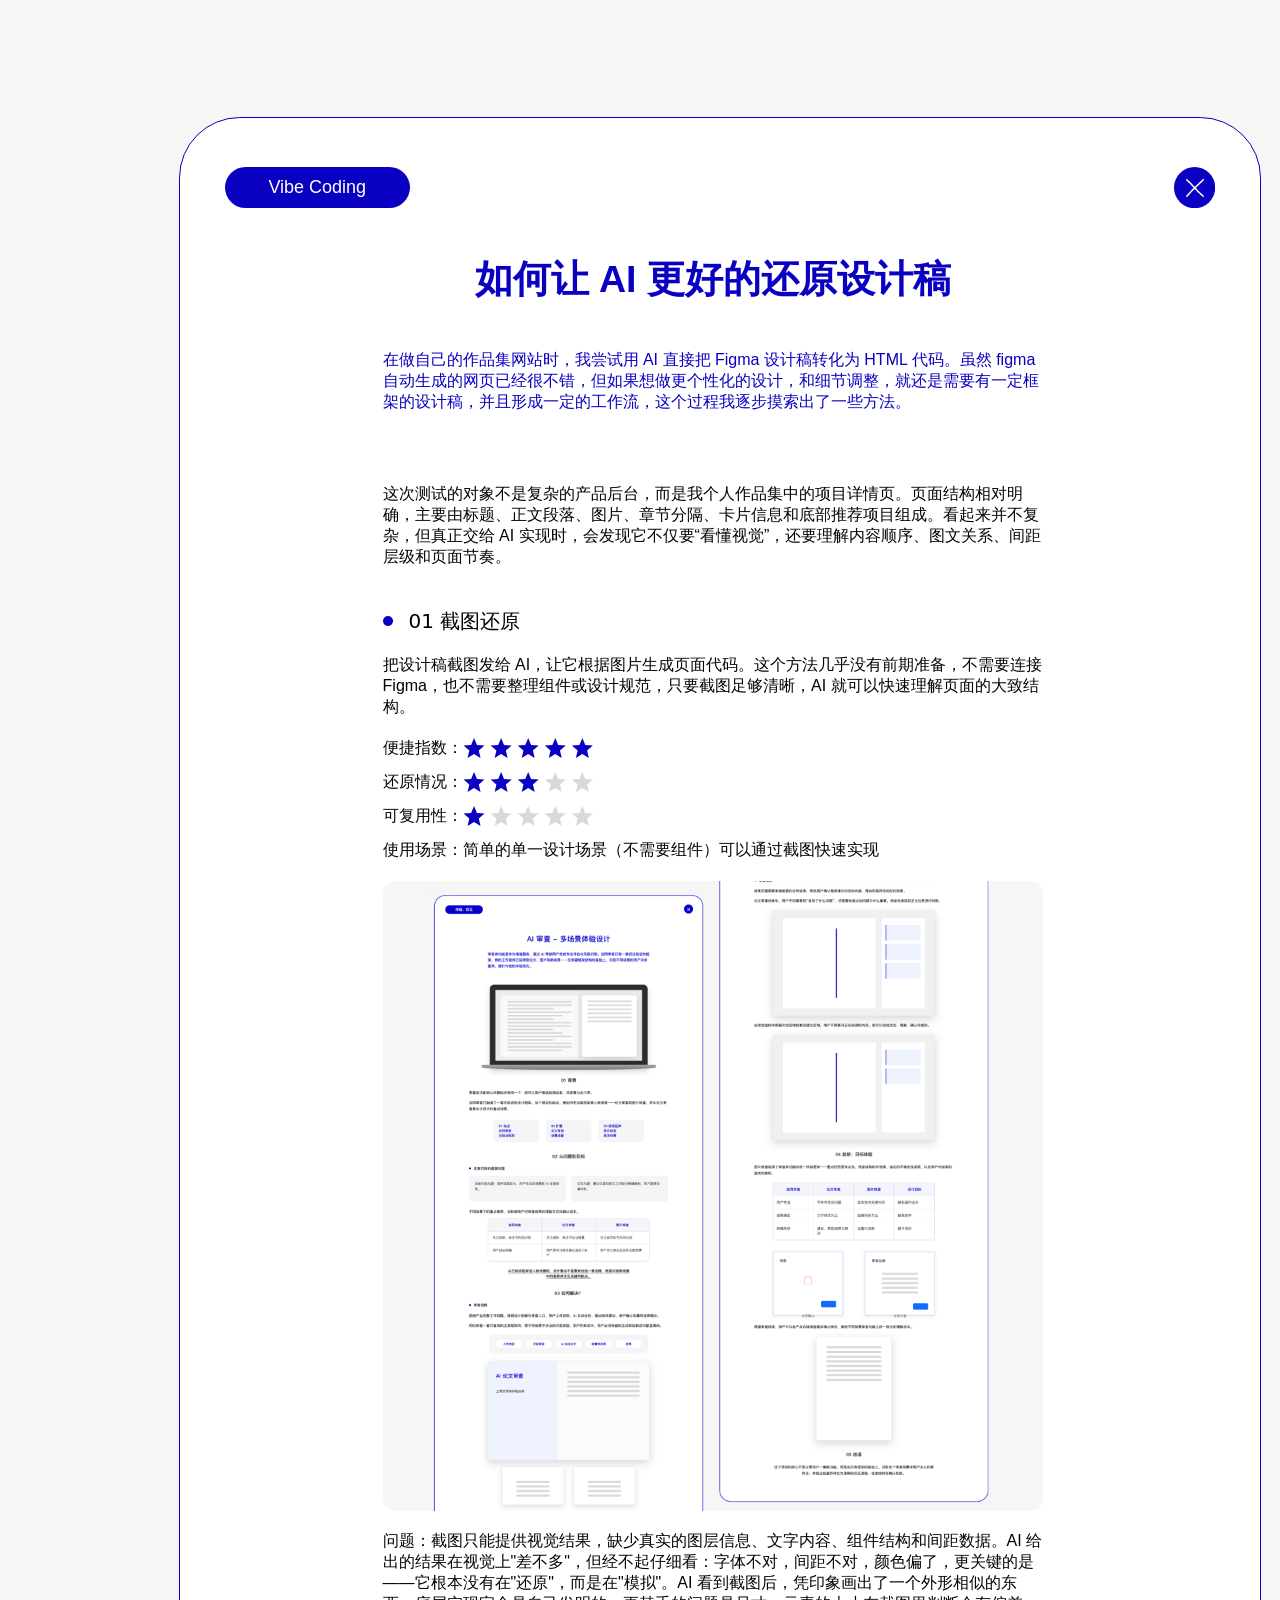
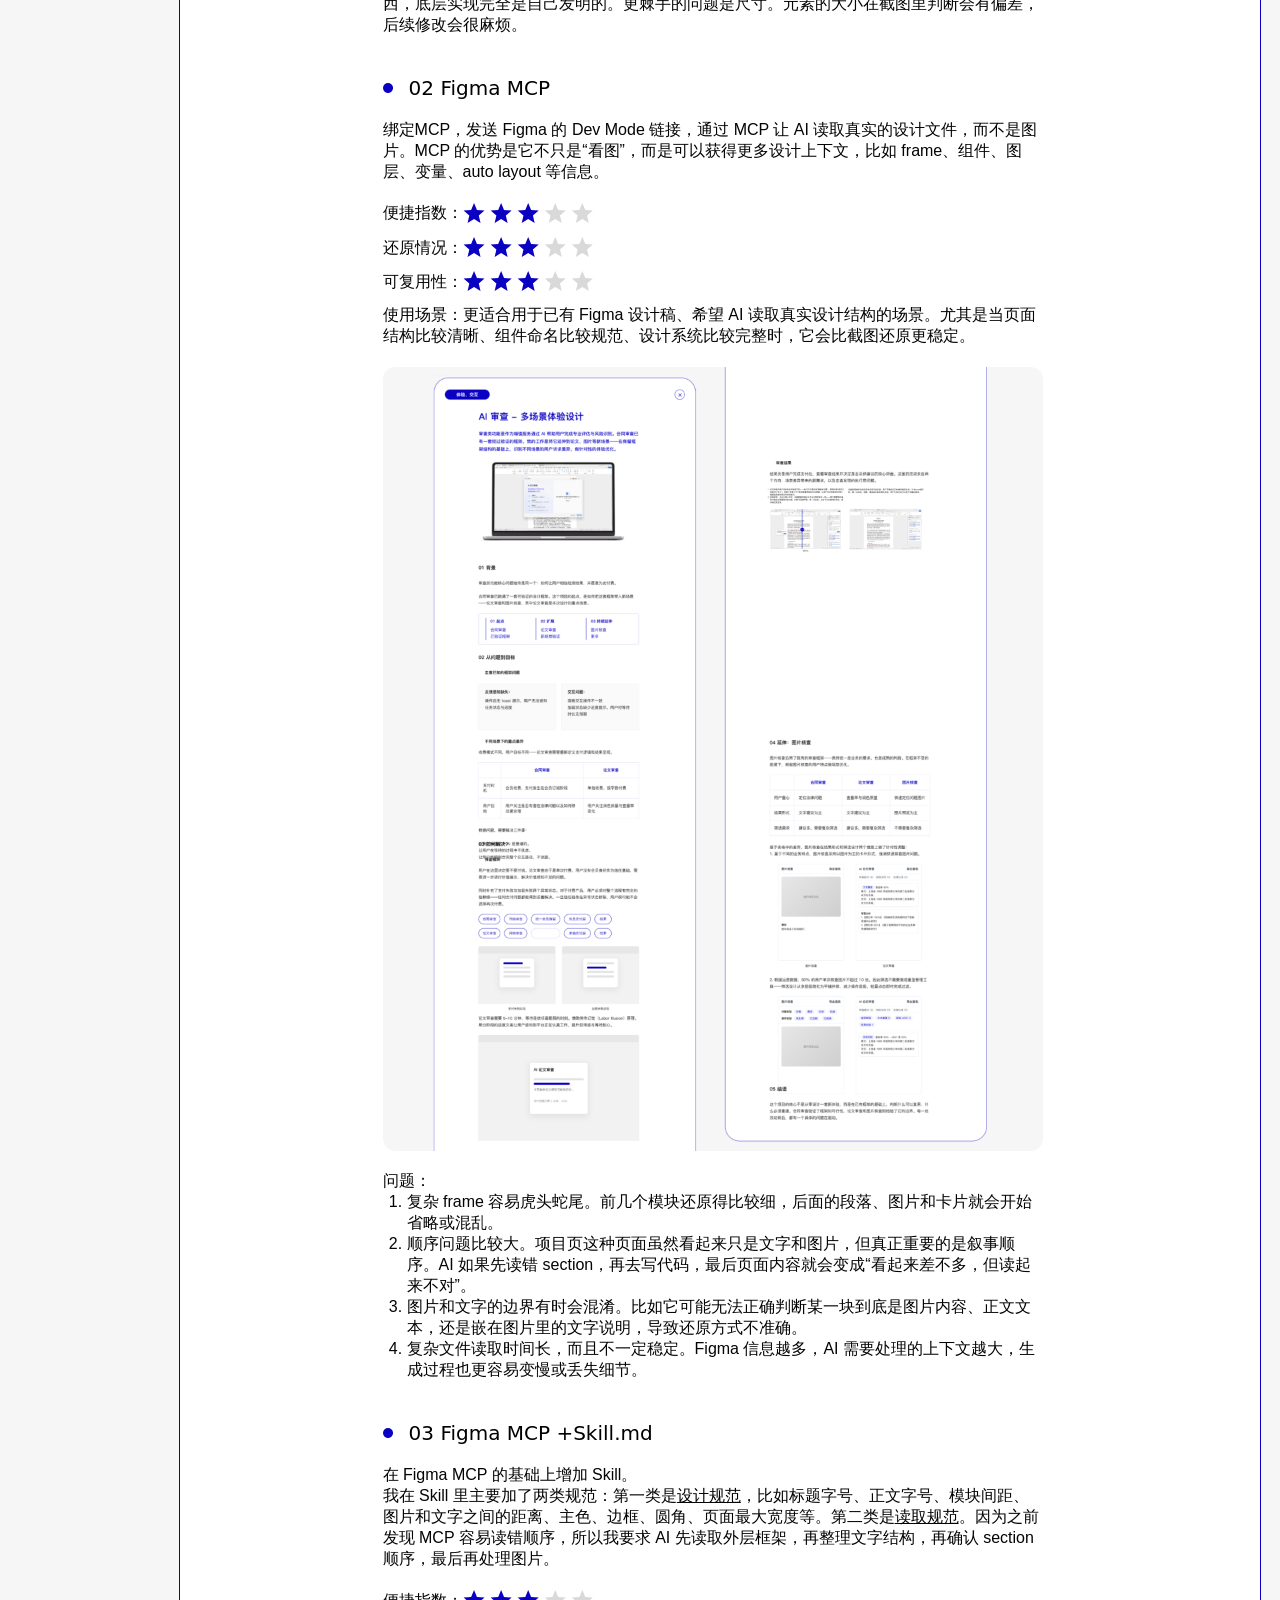
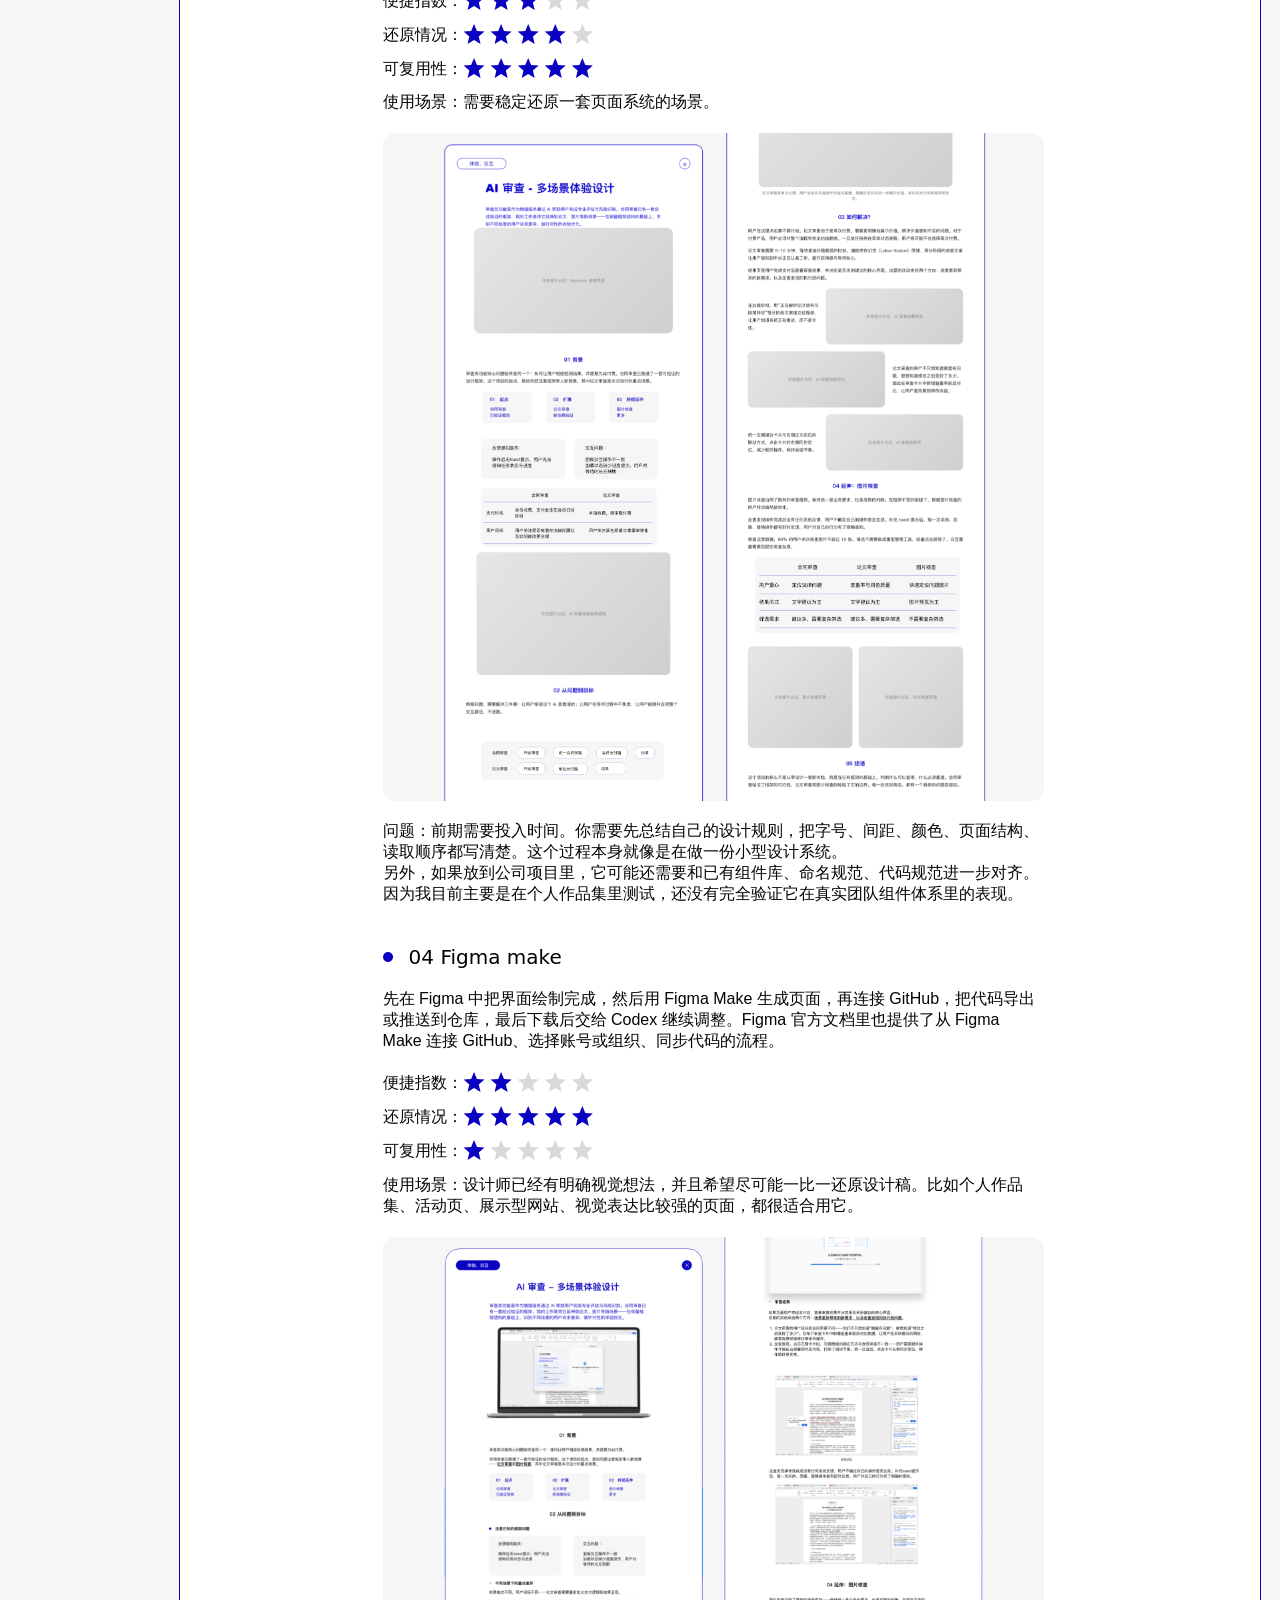
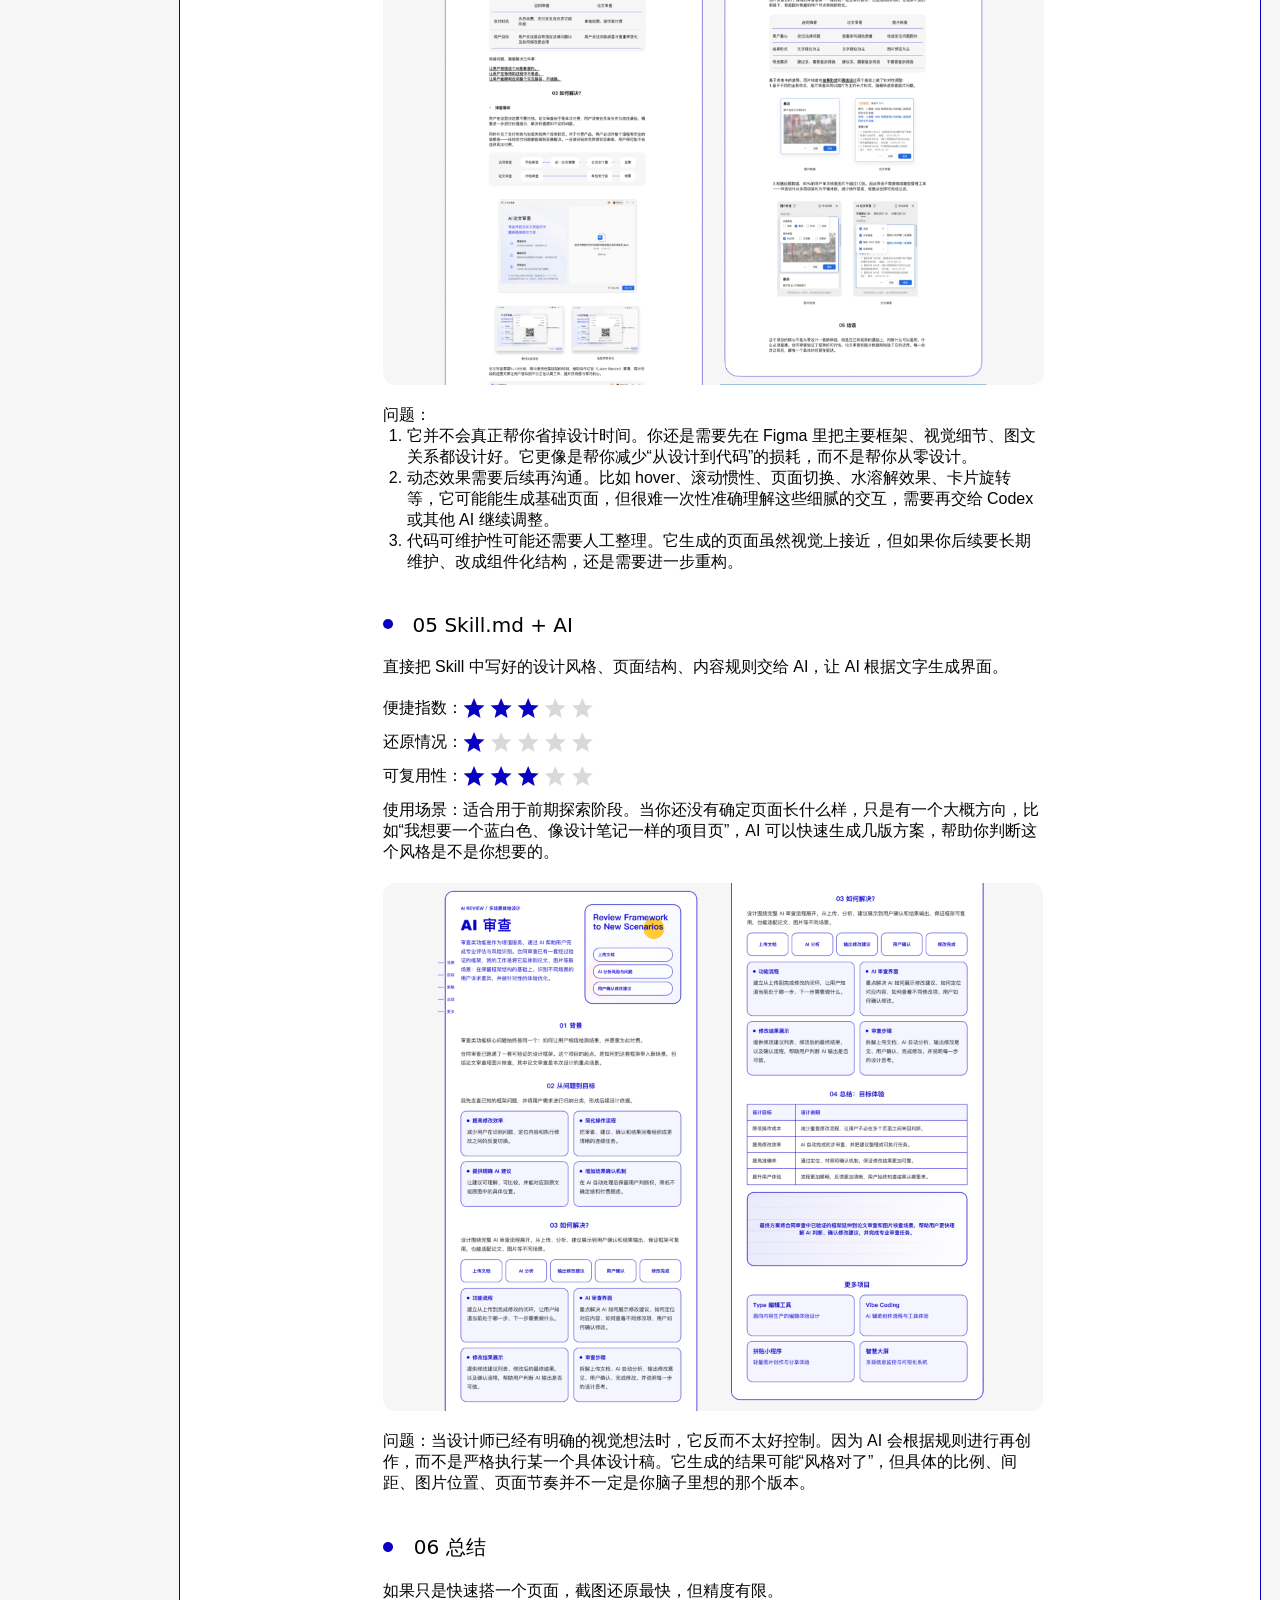
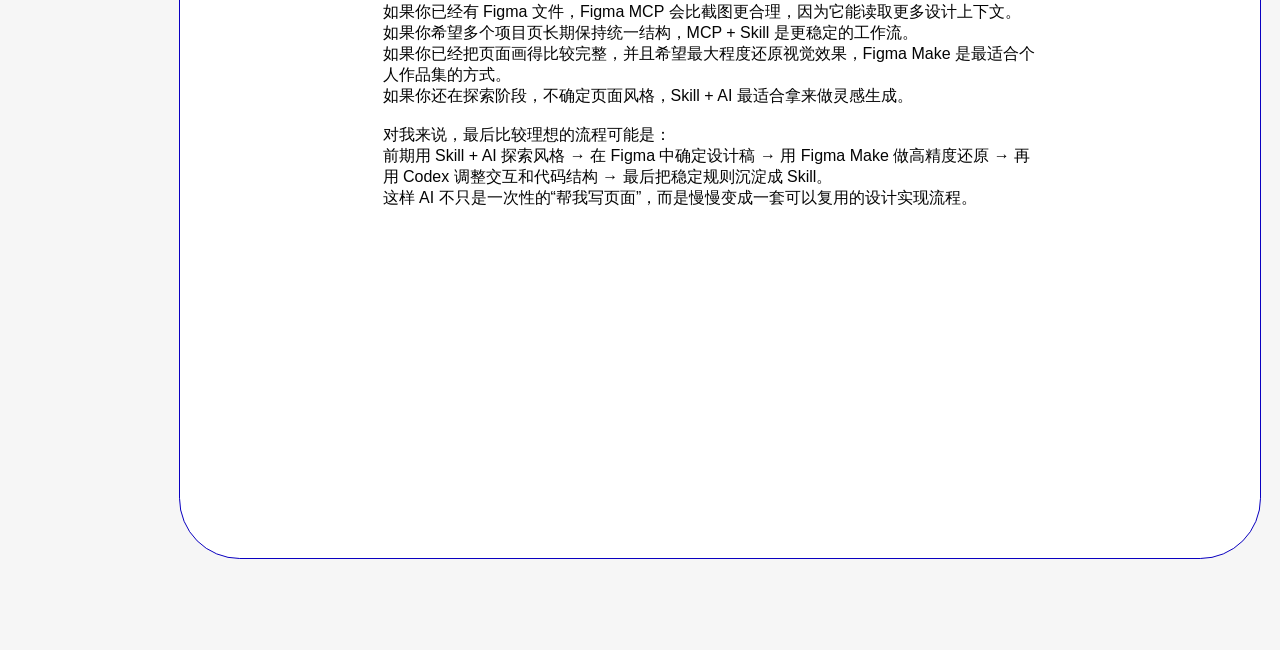
==== assets/components/aidesign111-exact/index.html @ 051c2003 "Upload complete portfolio site" ====
<!doctype html><html lang="zh-CN"><head><meta charset="UTF-8"><meta name="viewport" content="width=device-width,initial-scale=1"><style>html,body{height:100%;margin:0}#root{height:100%}@import"https://fonts.googleapis.com/css2?family=Archivo+Black&display=swap";/*! tailwindcss v4.1.12 | MIT License | https://tailwindcss.com */@layer properties{@supports (((-webkit-hyphens:none)) and (not (margin-trim:inline))) or ((-moz-orient:inline) and (not (color:rgb(from red r g b)))){*,:before,:after,::backdrop{--tw-translate-x:0;--tw-translate-y:0;--tw-translate-z:0;--tw-rotate-x:initial;--tw-rotate-y:initial;--tw-rotate-z:initial;--tw-skew-x:initial;--tw-skew-y:initial;--tw-space-x-reverse:0;--tw-border-style:solid;--tw-leading:initial;--tw-font-weight:initial;--tw-tracking:initial;--tw-ordinal:initial;--tw-slashed-zero:initial;--tw-numeric-figure:initial;--tw-numeric-spacing:initial;--tw-numeric-fraction:initial;--tw-shadow:0 0 #0000;--tw-shadow-color:initial;--tw-shadow-alpha:100%;--tw-inset-shadow:0 0 #0000;--tw-inset-shadow-color:initial;--tw-inset-shadow-alpha:100%;--tw-ring-color:initial;--tw-ring-shadow:0 0 #0000;--tw-inset-ring-color:initial;--tw-inset-ring-shadow:0 0 #0000;--tw-ring-inset:initial;--tw-ring-offset-width:0px;--tw-ring-offset-color:#fff;--tw-ring-offset-shadow:0 0 #0000;--tw-outline-style:solid;--tw-duration:initial;--tw-ease:initial;--tw-content:"";--tw-animation-delay:0s;--tw-animation-direction:normal;--tw-animation-duration:initial;--tw-animation-fill-mode:none;--tw-animation-iteration-count:1;--tw-enter-blur:0;--tw-enter-opacity:1;--tw-enter-rotate:0;--tw-enter-scale:1;--tw-enter-translate-x:0;--tw-enter-translate-y:0;--tw-exit-blur:0;--tw-exit-opacity:1;--tw-exit-rotate:0;--tw-exit-scale:1;--tw-exit-translate-x:0;--tw-exit-translate-y:0}}}@layer theme{:root,:host{--font-sans:ui-sans-serif,system-ui,sans-serif,"Apple Color Emoji","Segoe UI Emoji","Segoe UI Symbol","Noto Color Emoji";--font-mono:ui-monospace,SFMono-Regular,Menlo,Monaco,Consolas,"Liberation Mono","Courier New",monospace;--color-gray-100:oklch(96.7% .003 264.542);--color-black:#000;--color-white:#fff;--spacing:.25rem;--container-sm:24rem;--container-lg:32rem;--text-xs:.75rem;--text-xs--line-height:calc(1/.75);--text-sm:.875rem;--text-sm--line-height:calc(1.25/.875);--text-base:1rem;--text-base--line-height: 1.5 ;--text-lg:1.125rem;--text-lg--line-height:calc(1.75/1.125);--text-xl:1.25rem;--text-2xl:1.5rem;--font-weight-normal:400;--font-weight-medium:500;--font-weight-semibold:600;--tracking-tight:-.025em;--tracking-widest:.1em;--leading-relaxed:1.625;--radius-xs:.125rem;--ease-in-out:cubic-bezier(.4,0,.2,1);--animate-pulse:pulse 2s cubic-bezier(.4,0,.6,1)infinite;--aspect-video:16/9;--default-transition-duration:.15s;--default-transition-timing-function:cubic-bezier(.4,0,.2,1);--default-font-family:var(--font-sans);--default-mono-font-family:var(--font-mono);--color-border:var(--border)}}@layer base{*,:after,:before,::backdrop{box-sizing:border-box;border:0 solid;margin:0;padding:0}::file-selector-button{box-sizing:border-box;border:0 solid;margin:0;padding:0}html,:host{-webkit-text-size-adjust:100%;-moz-tab-size:4;tab-size:4;line-height:1.5;font-family:var(--default-font-family,ui-sans-serif,system-ui,sans-serif,"Apple Color Emoji","Segoe UI Emoji","Segoe UI Symbol","Noto Color Emoji");font-feature-settings:var(--default-font-feature-settings,normal);font-variation-settings:var(--default-font-variation-settings,normal);-webkit-tap-highlight-color:transparent}hr{height:0;color:inherit;border-top-width:1px}abbr:where([title]){-webkit-text-decoration:underline dotted;text-decoration:underline dotted}h1,h2,h3,h4,h5,h6{font-size:inherit;font-weight:inherit}a{color:inherit;-webkit-text-decoration:inherit;text-decoration:inherit}b,strong{font-weight:bolder}code,kbd,samp,pre{font-family:var(--default-mono-font-family,ui-monospace,SFMono-Regular,Menlo,Monaco,Consolas,"Liberation Mono","Courier New",monospace);font-feature-settings:var(--default-mono-font-feature-settings,normal);font-variation-settings:var(--default-mono-font-variation-settings,normal);font-size:1em}small{font-size:80%}sub,sup{vertical-align:baseline;font-size:75%;line-height:0;position:relative}sub{bottom:-.25em}sup{top:-.5em}table{text-indent:0;border-color:inherit;border-collapse:collapse}:-moz-focusring{outline:auto}progress{vertical-align:baseline}summary{display:list-item}ol,ul,menu{list-style:none}img,svg,video,canvas,audio,iframe,embed,object{vertical-align:middle;display:block}img,video{max-width:100%;height:auto}button,input,select,optgroup,textarea{font:inherit;font-feature-settings:inherit;font-variation-settings:inherit;letter-spacing:inherit;color:inherit;opacity:1;background-color:#0000;border-radius:0}::file-selector-button{font:inherit;font-feature-settings:inherit;font-variation-settings:inherit;letter-spacing:inherit;color:inherit;opacity:1;background-color:#0000;border-radius:0}:where(select:is([multiple],[size])) optgroup{font-weight:bolder}:where(select:is([multiple],[size])) optgroup option{padding-inline-start:20px}::file-selector-button{margin-inline-end:4px}::placeholder{opacity:1}@supports (not ((-webkit-appearance:-apple-pay-button))) or (contain-intrinsic-size:1px){::placeholder{color:currentColor}@supports (color:color-mix(in lab,red,red)){::placeholder{color:color-mix(in oklab,currentcolor 50%,transparent)}}}textarea{resize:vertical}::-webkit-search-decoration{-webkit-appearance:none}::-webkit-date-and-time-value{min-height:1lh;text-align:inherit}::-webkit-datetime-edit{display:inline-flex}::-webkit-datetime-edit-fields-wrapper{padding:0}::-webkit-datetime-edit{padding-block:0}::-webkit-datetime-edit-year-field{padding-block:0}::-webkit-datetime-edit-month-field{padding-block:0}::-webkit-datetime-edit-day-field{padding-block:0}::-webkit-datetime-edit-hour-field{padding-block:0}::-webkit-datetime-edit-minute-field{padding-block:0}::-webkit-datetime-edit-second-field{padding-block:0}::-webkit-datetime-edit-millisecond-field{padding-block:0}::-webkit-datetime-edit-meridiem-field{padding-block:0}::-webkit-calendar-picker-indicator{line-height:1}:-moz-ui-invalid{box-shadow:none}button,input:where([type=button],[type=reset],[type=submit]){-webkit-appearance:button;-moz-appearance:button;appearance:button}::file-selector-button{-webkit-appearance:button;-moz-appearance:button;appearance:button}::-webkit-inner-spin-button{height:auto}::-webkit-outer-spin-button{height:auto}[hidden]:where(:not([hidden=until-found])){display:none!important}*{border-color:var(--border);outline-color:var(--ring)}@supports (color:color-mix(in lab,red,red)){*{outline-color:color-mix(in oklab,var(--ring)50%,transparent)}}body{background-color:var(--background);color:var(--foreground)}html{font-size:var(--font-size)}h1{font-size:var(--text-2xl);font-weight:var(--font-weight-medium);line-height:1.5}h2{font-size:var(--text-xl);font-weight:var(--font-weight-medium);line-height:1.5}h3{font-size:var(--text-lg);font-weight:var(--font-weight-medium);line-height:1.5}h4,label,button{font-size:var(--text-base);font-weight:var(--font-weight-medium);line-height:1.5}input{font-size:var(--text-base);font-weight:var(--font-weight-normal);line-height:1.5}}@layer components;@layer utilities{.\@container\/card-header{container:card-header/inline-size}.pointer-events-none{pointer-events:none}.invisible{visibility:hidden}.sr-only{clip:rect(0,0,0,0);white-space:nowrap;border-width:0;width:1px;height:1px;margin:-1px;padding:0;position:absolute;overflow:hidden}.absolute{position:absolute}.fixed{position:fixed}.relative{position:relative}.inset-0{inset:calc(var(--spacing)*0)}.inset-\[-0\.9\%_-7\.06\%_-1\.79\%_-3\.06\%\]{top:-.9%;right:-7.06%;bottom:-1.79%;left:-3.06%}.inset-\[-0\.17px_-0\.1\%\]{top:-.17px;right:-.1%;bottom:-.17px;left:-.1%}.inset-\[-0\.17px_0\]{top:-.17px;right:0;bottom:-.17px;left:0}.inset-\[-0\.75px\]{top:-.75px;right:-.75px;bottom:-.75px;left:-.75px}.inset-\[-0\.81px_-2\.94\%\]{top:-.81px;right:-2.94%;bottom:-.81px;left:-2.94%}.inset-\[-1\.51\%_0_-1\.5\%_-1\.53\%\]{top:-1.51%;right:0;bottom:-1.5%;left:-1.53%}.inset-\[-3\.91\%_-6\.06\%_-4\.01\%_-6\.06\%\]{top:-3.91%;right:-6.06%;bottom:-4.01%;left:-6.06%}.inset-\[-4\.54\%_-1\.82\%_-1\.5\%_-3\.55\%\]{top:-4.54%;right:-1.82%;bottom:-1.5%;left:-3.55%}.inset-x-0{inset-inline:calc(var(--spacing)*0)}.inset-y-0{inset-block:calc(var(--spacing)*0)}.-top-12{top:calc(var(--spacing)*-12)}.top-0{top:calc(var(--spacing)*0)}.top-1\.5{top:calc(var(--spacing)*1.5)}.top-1\/2{top:50%}.top-3\.5{top:calc(var(--spacing)*3.5)}.top-4{top:calc(var(--spacing)*4)}.top-\[-21\.43\%\]{top:-21.43%}.top-\[-161\.44\%\]{top:-161.44%}.top-\[-326\.54px\]{top:-326.54px}.top-\[-731\.53px\]{top:-731.53px}.top-\[-732\.27px\]{top:-732.27px}.top-\[-760\.29\%\]{top:-760.29%}.top-\[-775\.22px\]{top:-775.22px}.top-\[-783\.21px\]{top:-783.21px}.top-\[0\.07px\]{top:.07px}.top-\[1\.68px\]{top:1.68px}.top-\[1px\]{top:1px}.top-\[7\.93px\]{top:7.93px}.top-\[8\.5px\]{top:8.5px}.top-\[8\.56px\]{top:8.56px}.top-\[8\.91px\]{top:8.91px}.top-\[9\.55px\]{top:9.55px}.top-\[19\.97px\]{top:19.97px}.top-\[25px\]{top:25px}.top-\[26\.43px\]{top:26.43px}.top-\[50\%\]{top:50%}.top-\[60\%\]{top:60%}.top-\[117\.37px\]{top:117.37px}.top-\[166\.5px\]{top:166.5px}.top-\[245\.64px\]{top:245.64px}.top-\[256\.5px\]{top:256.5px}.top-\[284px\]{top:284px}.top-\[297\.18px\]{top:297.18px}.top-\[343\.17px\]{top:343.17px}.top-\[346\.62px\]{top:346.62px}.top-\[349\.88px\]{top:349.88px}.top-\[466\.5px\]{top:466.5px}.top-\[471\.75px\]{top:471.75px}.top-\[474\.75px\]{top:474.75px}.top-\[483\.75px\]{top:483.75px}.top-\[510\.75px\]{top:510.75px}.top-\[555px\]{top:555px}.top-\[578\.41px\]{top:578.41px}.top-\[599\.78px\]{top:599.78px}.top-\[605\.13px\]{top:605.13px}.top-\[621\.05px\]{top:621.05px}.top-\[643\.5px\]{top:643.5px}.top-\[894\.37px\]{top:894.37px}.top-\[895\.48px\]{top:895.48px}.top-\[897\.65px\]{top:897.65px}.top-\[915\.39px\]{top:915.39px}.top-\[1153\.88px\]{top:1153.88px}.top-\[2329\.76px\]{top:2329.76px}.top-\[6917px\]{top:6917px}.top-full{top:100%}.-right-12{right:calc(var(--spacing)*-12)}.right-0{right:calc(var(--spacing)*0)}.right-1{right:calc(var(--spacing)*1)}.right-2{right:calc(var(--spacing)*2)}.right-3{right:calc(var(--spacing)*3)}.right-4{right:calc(var(--spacing)*4)}.right-\[224\.63px\]{right:224.63px}.right-\[397\.06px\]{right:397.06px}.right-\[397px\]{right:397px}.-bottom-12{bottom:calc(var(--spacing)*-12)}.bottom-0{bottom:calc(var(--spacing)*0)}.-left-12{left:calc(var(--spacing)*-12)}.left-0{left:calc(var(--spacing)*0)}.left-1{left:calc(var(--spacing)*1)}.left-1\/2{left:50%}.left-2{left:calc(var(--spacing)*2)}.left-\[-0\.14px\]{left:-.14px}.left-\[-2\.18\%\]{left:-2.18%}.left-\[-5\.07\%\]{left:-5.07%}.left-\[0\.01px\]{left:.01px}.left-\[4\.4px\]{left:4.4px}.left-\[4\.41px\]{left:4.41px}.left-\[17\.75px\]{left:17.75px}.left-\[19\.21px\]{left:19.21px}.left-\[21\.15px\]{left:21.15px}.left-\[21\.64px\]{left:21.64px}.left-\[23\.58px\]{left:23.58px}.left-\[31\.57px\]{left:31.57px}.left-\[32\.49px\]{left:32.49px}.left-\[33\.28px\]{left:33.28px}.left-\[37\.52px\]{left:37.52px}.left-\[39px\]{left:39px}.left-\[41\.47px\]{left:41.47px}.left-\[41\.82px\]{left:41.82px}.left-\[42\.85px\]{left:42.85px}.left-\[42\.88px\]{left:42.88px}.left-\[44\.8px\]{left:44.8px}.left-\[45\.82px\]{left:45.82px}.left-\[47\.19px\]{left:47.19px}.left-\[48\.31px\]{left:48.31px}.left-\[50\%\]{left:50%}.left-\[52\.64px\]{left:52.64px}.left-\[56\.5px\]{left:56.5px}.left-\[57\.72px\]{left:57.72px}.left-\[84\.82px\]{left:84.82px}.left-\[121\.9px\]{left:121.9px}.left-\[121\.91px\]{left:121.91px}.left-\[123\.57px\]{left:123.57px}.left-\[134\.95px\]{left:134.95px}.left-\[180px\]{left:180px}.left-\[224\.63px\]{left:224.63px}.left-\[330px\]{left:330px}.left-\[333\.33px\]{left:333.33px}.left-\[337\.28px\]{left:337.28px}.left-\[338\.5px\]{left:338.5px}.left-\[339\.42px\]{left:339.42px}.left-\[382\.5px\]{left:382.5px}.left-\[382\.56px\]{left:382.56px}.left-\[423px\]{left:423px}.isolate{isolation:isolate}.z-10{z-index:10}.z-20{z-index:20}.z-50{z-index:50}.z-\[1\]{z-index:1}.col-1{grid-column:1}.col-start-2{grid-column-start:2}.row-1{grid-row:1}.row-span-2{grid-row:span 2/span 2}.row-start-1{grid-row-start:1}.-mx-1{margin-inline:calc(var(--spacing)*-1)}.mx-2{margin-inline:calc(var(--spacing)*2)}.mx-3\.5{margin-inline:calc(var(--spacing)*3.5)}.mx-auto{margin-inline:auto}.my-0\.5{margin-block:calc(var(--spacing)*.5)}.my-1{margin-block:calc(var(--spacing)*1)}.ms-\[24px\]{margin-inline-start:24px}.-mt-4{margin-top:calc(var(--spacing)*-4)}.mt-0{margin-top:calc(var(--spacing)*0)}.mt-1\.5{margin-top:calc(var(--spacing)*1.5)}.mt-2{margin-top:calc(var(--spacing)*2)}.mt-4{margin-top:calc(var(--spacing)*4)}.mt-\[0\.12px\]{margin-top:.12px}.mt-\[0\.27px\]{margin-top:.27px}.mt-\[11\.2px\]{margin-top:11.2px}.mt-\[19\.5px\]{margin-top:19.5px}.mt-\[135\.75px\]{margin-top:135.75px}.mt-\[180px\]{margin-top:180px}.mt-\[222px\]{margin-top:222px}.mt-auto{margin-top:auto}.mb-0{margin-bottom:calc(var(--spacing)*0)}.-ml-4{margin-left:calc(var(--spacing)*-4)}.ml-0{margin-left:calc(var(--spacing)*0)}.ml-1{margin-left:calc(var(--spacing)*1)}.ml-\[21px\]{margin-left:21px}.ml-\[28\.5px\]{margin-left:28.5px}.ml-\[31\.5px\]{margin-left:31.5px}.ml-\[34\.82px\]{margin-left:34.82px}.ml-\[77\.37px\]{margin-left:77.37px}.ml-\[245\.1px\]{margin-left:245.1px}.ml-auto{margin-left:auto}.line-clamp-1{-webkit-line-clamp:1;-webkit-box-orient:vertical;display:-webkit-box;overflow:hidden}.block{display:block}.contents{display:contents}.flex{display:flex}.grid{display:grid}.hidden{display:none}.inline-block{display:inline-block}.inline-flex{display:inline-flex}.inline-grid{display:inline-grid}.table{display:table}.table-caption{display:table-caption}.table-cell{display:table-cell}.table-row{display:table-row}.field-sizing-content{field-sizing:content}.aspect-square{aspect-ratio:1}.aspect-video{aspect-ratio:var(--aspect-video)}.size-2{width:calc(var(--spacing)*2);height:calc(var(--spacing)*2)}.size-2\.5{width:calc(var(--spacing)*2.5);height:calc(var(--spacing)*2.5)}.size-3{width:calc(var(--spacing)*3);height:calc(var(--spacing)*3)}.size-3\.5{width:calc(var(--spacing)*3.5);height:calc(var(--spacing)*3.5)}.size-4{width:calc(var(--spacing)*4);height:calc(var(--spacing)*4)}.size-7{width:calc(var(--spacing)*7);height:calc(var(--spacing)*7)}.size-8{width:calc(var(--spacing)*8);height:calc(var(--spacing)*8)}.size-9{width:calc(var(--spacing)*9);height:calc(var(--spacing)*9)}.size-10{width:calc(var(--spacing)*10);height:calc(var(--spacing)*10)}.size-\[5\.25px\]{width:5.25px;height:5.25px}.size-\[9\.75px\]{width:9.75px;height:9.75px}.size-\[10\.035px\]{width:10.035px;height:10.035px}.size-\[37\.5px\]{width:37.5px;height:37.5px}.size-\[41\.25px\]{width:41.25px;height:41.25px}.size-full{width:100%;height:100%}.h-0{height:calc(var(--spacing)*0)}.h-1\.5{height:calc(var(--spacing)*1.5)}.h-2{height:calc(var(--spacing)*2)}.h-2\.5{height:calc(var(--spacing)*2.5)}.h-4{height:calc(var(--spacing)*4)}.h-5{height:calc(var(--spacing)*5)}.h-7{height:calc(var(--spacing)*7)}.h-8{height:calc(var(--spacing)*8)}.h-9{height:calc(var(--spacing)*9)}.h-10{height:calc(var(--spacing)*10)}.h-12{height:calc(var(--spacing)*12)}.h-\[1\.15rem\]{height:1.15rem}.h-\[5\.327px\]{height:5.327px}.h-\[8\.841px\]{height:8.841px}.h-\[12\.176px\]{height:12.176px}.h-\[12\.297px\]{height:12.297px}.h-\[17\.39px\]{height:17.39px}.h-\[19\.891px\]{height:19.891px}.h-\[20px\]{height:20px}.h-\[22\.078px\]{height:22.078px}.h-\[27px\]{height:27px}.h-\[33\.68px\]{height:33.68px}.h-\[38\.363px\]{height:38.363px}.h-\[38\.911px\]{height:38.911px}.h-\[40\.125px\]{height:40.125px}.h-\[40\.678px\]{height:40.678px}.h-\[41\.25px\]{height:41.25px}.h-\[45px\]{height:45px}.h-\[46\.737px\]{height:46.737px}.h-\[58\.104px\]{height:58.104px}.h-\[61\.597px\]{height:61.597px}.h-\[65\.01px\]{height:65.01px}.h-\[65\.201px\]{height:65.201px}.h-\[75\.956px\]{height:75.956px}.h-\[77\.632px\]{height:77.632px}.h-\[81\.655px\]{height:81.655px}.h-\[87\.488px\]{height:87.488px}.h-\[102\.21\%\]{height:102.21%}.h-\[144\.75px\]{height:144.75px}.h-\[155\.73\%\]{height:155.73%}.h-\[183\.39\%\]{height:183.39%}.h-\[186\.891px\]{height:186.891px}.h-\[261\.44\%\]{height:261.44%}.h-\[390px\]{height:390px}.h-\[528px\]{height:528px}.h-\[630px\]{height:630px}.h-\[668px\]{height:668px}.h-\[748px\]{height:748px}.h-\[784px\]{height:784px}.h-\[869\.873px\]{height:869.873px}.h-\[1370\.26px\]{height:1370.26px}.h-\[1382\.12\%\]{height:1382.12%}.h-\[1399\.527px\]{height:1399.53px}.h-\[1416\.822px\]{height:1416.82px}.h-\[1549\.838px\]{height:1549.84px}.h-\[1551\.704px\]{height:1551.7px}.h-\[1551\.897px\]{height:1551.9px}.h-\[6720\.803px\]{height:6720.8px}.h-\[calc\(100\%-1px\)\]{height:calc(100% - 1px)}.h-\[var\(--radix-navigation-menu-viewport-height\)\]{height:var(--radix-navigation-menu-viewport-height)}.h-\[var\(--radix-select-trigger-height\)\]{height:var(--radix-select-trigger-height)}.h-auto{height:auto}.h-full{height:100%}.h-px{height:1px}.h-svh{height:100svh}.max-h-\(--radix-context-menu-content-available-height\){max-height:var(--radix-context-menu-content-available-height)}.max-h-\(--radix-dropdown-menu-content-available-height\){max-height:var(--radix-dropdown-menu-content-available-height)}.max-h-\(--radix-select-content-available-height\){max-height:var(--radix-select-content-available-height)}.max-h-\[300px\]{max-height:300px}.min-h-0{min-height:calc(var(--spacing)*0)}.min-h-4{min-height:calc(var(--spacing)*4)}.min-h-16{min-height:calc(var(--spacing)*16)}.min-h-svh{min-height:100svh}.w-\(--sidebar-width\){width:var(--sidebar-width)}.w-0{width:calc(var(--spacing)*0)}.w-1{width:calc(var(--spacing)*1)}.w-2{width:calc(var(--spacing)*2)}.w-2\.5{width:calc(var(--spacing)*2.5)}.w-3{width:calc(var(--spacing)*3)}.w-3\/4{width:75%}.w-4{width:calc(var(--spacing)*4)}.w-5{width:calc(var(--spacing)*5)}.w-8{width:calc(var(--spacing)*8)}.w-9{width:calc(var(--spacing)*9)}.w-64{width:calc(var(--spacing)*64)}.w-72{width:calc(var(--spacing)*72)}.w-\[12\.375px\]{width:12.375px}.w-\[20\.295px\]{width:20.295px}.w-\[23\.207px\]{width:23.207px}.w-\[24\.52px\]{width:24.52px}.w-\[25\.5px\]{width:25.5px}.w-\[26\.318px\]{width:26.318px}.w-\[28\.408px\]{width:28.408px}.w-\[30\.094px\]{width:30.094px}.w-\[34\.244px\]{width:34.244px}.w-\[36px\]{width:36px}.w-\[43\.607px\]{width:43.607px}.w-\[45\.883px\]{width:45.883px}.w-\[46\.439px\]{width:46.439px}.w-\[49\.333px\]{width:49.333px}.w-\[52\.219px\]{width:52.219px}.w-\[54\.705px\]{width:54.705px}.w-\[56px\]{width:56px}.w-\[59\.682px\]{width:59.682px}.w-\[59\.975px\]{width:59.975px}.w-\[63\.106px\]{width:63.106px}.w-\[63\.145px\]{width:63.145px}.w-\[80\.694px\]{width:80.694px}.w-\[82\.461px\]{width:82.461px}.w-\[83\.899px\]{width:83.899px}.w-\[84\.033px\]{width:84.033px}.w-\[100px\]{width:100px}.w-\[102\.18\%\]{width:102.18%}.w-\[118\.24\%\]{width:118.24%}.w-\[130\.391px\]{width:130.391px}.w-\[159\.669px\]{width:159.669px}.w-\[167\.881px\]{width:167.881px}.w-\[168\.188px\]{width:168.188px}.w-\[168\.494px\]{width:168.494px}.w-\[175\.522px\]{width:175.522px}.w-\[182\.1px\]{width:182.1px}.w-\[182\.36px\]{width:182.36px}.w-\[185\.25px\]{width:185.25px}.w-\[191\.346px\]{width:191.346px}.w-\[192\.806px\]{width:192.806px}.w-\[196\.225px\]{width:196.225px}.w-\[196\.584px\]{width:196.584px}.w-\[205\.156px\]{width:205.156px}.w-\[210\.391px\]{width:210.391px}.w-\[220\.177px\]{width:220.177px}.w-\[224px\]{width:224px}.w-\[226\.495px\]{width:226.495px}.w-\[229\.412px\]{width:229.412px}.w-\[230\.383px\]{width:230.383px}.w-\[234px\]{width:234px}.w-\[235\.244px\]{width:235.244px}.w-\[240px\]{width:240px}.w-\[254\.178px\]{width:254.178px}.w-\[266\.781px\]{width:266.781px}.w-\[266\.784px\]{width:266.784px}.w-\[266px\]{width:266px}.w-\[279\.481px\]{width:279.481px}.w-\[280\.341px\]{width:280.341px}.w-\[297px\]{width:297px}.w-\[602\.673px\]{width:602.673px}.w-\[606px\]{width:606px}.w-\[660\.323px\]{width:660.323px}.w-\[660\.442px\]{width:660.442px}.w-\[660px\]{width:660px}.w-\[661\.388px\]{width:661.388px}.w-\[661px\]{width:661px}.w-\[1080px\]{width:1080px}.w-\[1361px\]{width:1361px}.w-\[min-content\]{width:min-content}.w-auto{width:auto}.w-fit{width:fit-content}.w-full{width:100%}.w-max{width:max-content}.w-px{width:1px}.max-w-\(--skeleton-width\){max-width:var(--skeleton-width)}.max-w-\[calc\(100\%-2rem\)\]{max-width:calc(100% - 2rem)}.max-w-max{max-width:max-content}.max-w-none{max-width:none}.min-w-0{min-width:calc(var(--spacing)*0)}.min-w-5{min-width:calc(var(--spacing)*5)}.min-w-8{min-width:calc(var(--spacing)*8)}.min-w-9{min-width:calc(var(--spacing)*9)}.min-w-10{min-width:calc(var(--spacing)*10)}.min-w-\[8rem\]{min-width:8rem}.min-w-\[12rem\]{min-width:12rem}.min-w-\[var\(--radix-select-trigger-width\)\]{min-width:var(--radix-select-trigger-width)}.min-w-full{min-width:100%}.flex-1{flex:1}.shrink-0{flex-shrink:0}.grow{flex-grow:1}.grow-0{flex-grow:0}.basis-full{flex-basis:100%}.caption-bottom{caption-side:bottom}.border-collapse{border-collapse:collapse}.origin-\(--radix-context-menu-content-transform-origin\){transform-origin:var(--radix-context-menu-content-transform-origin)}.origin-\(--radix-dropdown-menu-content-transform-origin\){transform-origin:var(--radix-dropdown-menu-content-transform-origin)}.origin-\(--radix-hover-card-content-transform-origin\){transform-origin:var(--radix-hover-card-content-transform-origin)}.origin-\(--radix-menubar-content-transform-origin\){transform-origin:var(--radix-menubar-content-transform-origin)}.origin-\(--radix-popover-content-transform-origin\){transform-origin:var(--radix-popover-content-transform-origin)}.origin-\(--radix-select-content-transform-origin\){transform-origin:var(--radix-select-content-transform-origin)}.origin-\(--radix-tooltip-content-transform-origin\){transform-origin:var(--radix-tooltip-content-transform-origin)}.-translate-x-1\/2{--tw-translate-x: -50% ;translate:var(--tw-translate-x)var(--tw-translate-y)}.-translate-x-px{--tw-translate-x:-1px;translate:var(--tw-translate-x)var(--tw-translate-y)}.translate-x-\[-50\%\]{--tw-translate-x:-50%;translate:var(--tw-translate-x)var(--tw-translate-y)}.translate-x-px{--tw-translate-x:1px;translate:var(--tw-translate-x)var(--tw-translate-y)}.-translate-y-1\/2{--tw-translate-y: -50% ;translate:var(--tw-translate-x)var(--tw-translate-y)}.translate-y-0\.5{--tw-translate-y:calc(var(--spacing)*.5);translate:var(--tw-translate-x)var(--tw-translate-y)}.translate-y-\[-50\%\]{--tw-translate-y:-50%;translate:var(--tw-translate-x)var(--tw-translate-y)}.translate-y-\[calc\(-50\%_-_2px\)\]{--tw-translate-y: calc(-50% - 2px) ;translate:var(--tw-translate-x)var(--tw-translate-y)}.rotate-45{rotate:45deg}.rotate-90{rotate:90deg}.transform{transform:var(--tw-rotate-x,)var(--tw-rotate-y,)var(--tw-rotate-z,)var(--tw-skew-x,)var(--tw-skew-y,)}.animate-caret-blink{animation:1.25s ease-out infinite caret-blink}.animate-in{animation:enter var(--tw-animation-duration,var(--tw-duration,.15s))var(--tw-ease,ease)var(--tw-animation-delay,0s)var(--tw-animation-iteration-count,1)var(--tw-animation-direction,normal)var(--tw-animation-fill-mode,none)}.animate-pulse{animation:var(--animate-pulse)}.cursor-default{cursor:default}.touch-none{touch-action:none}.resize-none{resize:none}.scroll-my-1{scroll-margin-block:calc(var(--spacing)*1)}.scroll-py-1{scroll-padding-block:calc(var(--spacing)*1)}.list-decimal{list-style-type:decimal}.list-none{list-style-type:none}.auto-rows-min{grid-auto-rows:min-content}.grid-cols-\[0_1fr\]{grid-template-columns:0 1fr}.grid-cols-\[max-content\]{grid-template-columns:max-content}.grid-rows-\[auto_auto\]{grid-template-rows:auto auto}.grid-rows-\[max-content\]{grid-template-rows:max-content}.flex-col{flex-direction:column}.flex-col-reverse{flex-direction:column-reverse}.flex-row{flex-direction:row}.flex-wrap{flex-wrap:wrap}.place-items-start{place-items:start}.content-stretch{align-content:stretch}.items-center{align-items:center}.items-end{align-items:flex-end}.items-start{align-items:flex-start}.items-stretch{align-items:stretch}.justify-between{justify-content:space-between}.justify-center{justify-content:center}.justify-items-start{justify-items:start}.gap-1{gap:calc(var(--spacing)*1)}.gap-1\.5{gap:calc(var(--spacing)*1.5)}.gap-2{gap:calc(var(--spacing)*2)}.gap-3{gap:calc(var(--spacing)*3)}.gap-4{gap:calc(var(--spacing)*4)}.gap-6{gap:calc(var(--spacing)*6)}.gap-\[4\.262px\]{gap:4.262px}.gap-\[4\.528px\]{gap:4.528px}.gap-\[4\.981px\]{gap:4.981px}.gap-\[5\.534px\]{gap:5.534px}.gap-\[6\.226px\]{gap:6.226px}.gap-\[8\.025px\]{gap:8.025px}.gap-\[9\.339px\]{gap:9.339px}.gap-\[9\.962px\]{gap:9.962px}.gap-\[9px\]{gap:9px}.gap-\[10\.095px\]{gap:10.095px}.gap-\[10\.654px\]{gap:10.654px}.gap-\[12\.453px\]{gap:12.453px}.gap-\[12px\]{gap:12px}.gap-\[16px\]{gap:16px}.gap-\[20px\]{gap:20px}.gap-\[39\.225px\]{gap:39.225px}.gap-\[39px\]{gap:39px}.gap-\[40px\]{gap:40px}.gap-\[53\.269px\]{gap:53.269px}:where(.space-x-1>:not(:last-child)){--tw-space-x-reverse:0;margin-inline-start:calc(calc(var(--spacing)*1)*var(--tw-space-x-reverse));margin-inline-end:calc(calc(var(--spacing)*1)*calc(1 - var(--tw-space-x-reverse)))}.gap-y-0\.5{row-gap:calc(var(--spacing)*.5)}.self-start{align-self:flex-start}.justify-self-end{justify-self:flex-end}.overflow-auto{overflow:auto}.overflow-clip{overflow:clip}.overflow-hidden{overflow:hidden}.overflow-x-auto{overflow-x:auto}.overflow-x-hidden{overflow-x:hidden}.overflow-y-auto{overflow-y:auto}.rounded-\[2px\]{border-radius:2px}.rounded-\[4\.262px\]{border-radius:4.262px}.rounded-\[4\.428px\]{border-radius:4.428px}.rounded-\[4\.981px\]{border-radius:4.981px}.rounded-\[4px\]{border-radius:4px}.rounded-\[12px\]{border-radius:12px}.rounded-\[22\.5px\]{border-radius:22.5px}.rounded-\[23\.25px\]{border-radius:23.25px}.rounded-\[60\.75px\]{border-radius:60.75px}.rounded-\[60px\]{border-radius:60px}.rounded-\[inherit\]{border-radius:inherit}.rounded-full{border-radius:3.40282e38px}.rounded-lg{border-radius:var(--radius)}.rounded-md{border-radius:calc(var(--radius) - 2px)}.rounded-none{border-radius:0}.rounded-sm{border-radius:calc(var(--radius) - 4px)}.rounded-xl{border-radius:calc(var(--radius) + 4px)}.rounded-xs{border-radius:var(--radius-xs)}.rounded-tl-sm{border-top-left-radius:calc(var(--radius) - 4px)}.border{border-style:var(--tw-border-style);border-width:1px}.border-\[0\.173px\]{border-style:var(--tw-border-style);border-width:.173px}.border-\[1\.5px\]{border-style:var(--tw-border-style);border-width:1.5px}.border-y{border-block-style:var(--tw-border-style);border-block-width:1px}.border-t{border-top-style:var(--tw-border-style);border-top-width:1px}.border-r{border-right-style:var(--tw-border-style);border-right-width:1px}.border-b{border-bottom-style:var(--tw-border-style);border-bottom-width:1px}.border-l{border-left-style:var(--tw-border-style);border-left-width:1px}.border-dashed{--tw-border-style:dashed;border-style:dashed}.border-solid{--tw-border-style:solid;border-style:solid}.border-\(--color-border\){border-color:var(--color-border)}.border-\[\#0a00c1\]{border-color:#0a00c1}.border-\[rgba\(10\,0\,193\,0\.5\)\]{border-color:#0a00c180}.border-border\/50{border-color:var(--border)}@supports (color:color-mix(in lab,red,red)){.border-border\/50{border-color:color-mix(in oklab,var(--border)50%,transparent)}}.border-input{border-color:var(--input)}.border-primary{border-color:var(--primary)}.border-sidebar-border{border-color:var(--sidebar-border)}.border-transparent{border-color:#0000}.border-t-transparent{border-top-color:#0000}.border-l-transparent{border-left-color:#0000}.bg-\(--color-bg\){background-color:var(--color-bg)}.bg-\[\#0a00c1\]{background-color:#0a00c1}.bg-\[\#f6f6f6\]{background-color:#f6f6f6}.bg-accent{background-color:var(--accent)}.bg-background{background-color:var(--background)}.bg-black\/50{background-color:#00000080}@supports (color:color-mix(in lab,red,red)){.bg-black\/50{background-color:color-mix(in oklab,var(--color-black)50%,transparent)}}.bg-border{background-color:var(--border)}.bg-card{background-color:var(--card)}.bg-destructive{background-color:var(--destructive)}.bg-foreground{background-color:var(--foreground)}.bg-gray-100{background-color:var(--color-gray-100)}.bg-input-background{background-color:var(--input-background)}.bg-muted,.bg-muted\/50{background-color:var(--muted)}@supports (color:color-mix(in lab,red,red)){.bg-muted\/50{background-color:color-mix(in oklab,var(--muted)50%,transparent)}}.bg-popover{background-color:var(--popover)}.bg-primary,.bg-primary\/20{background-color:var(--primary)}@supports (color:color-mix(in lab,red,red)){.bg-primary\/20{background-color:color-mix(in oklab,var(--primary)20%,transparent)}}.bg-secondary{background-color:var(--secondary)}.bg-sidebar{background-color:var(--sidebar)}.bg-sidebar-border{background-color:var(--sidebar-border)}.bg-transparent{background-color:#0000}.bg-white{background-color:var(--color-white)}.fill-current{fill:currentColor}.fill-primary{fill:var(--primary)}.object-cover{object-fit:cover}.p-0{padding:calc(var(--spacing)*0)}.p-1{padding:calc(var(--spacing)*1)}.p-2{padding:calc(var(--spacing)*2)}.p-3{padding:calc(var(--spacing)*3)}.p-4{padding:calc(var(--spacing)*4)}.p-6{padding:calc(var(--spacing)*6)}.p-\[3px\]{padding:3px}.p-px{padding:1px}.px-1{padding-inline:calc(var(--spacing)*1)}.px-1\.5{padding-inline:calc(var(--spacing)*1.5)}.px-2{padding-inline:calc(var(--spacing)*2)}.px-2\.5{padding-inline:calc(var(--spacing)*2.5)}.px-3{padding-inline:calc(var(--spacing)*3)}.px-4{padding-inline:calc(var(--spacing)*4)}.px-6{padding-inline:calc(var(--spacing)*6)}.px-\[2\.663px\]{padding-inline:2.663px}.px-\[5\.534px\]{padding-inline:5.534px}.px-\[33\.75px\]{padding-inline:33.75px}.px-\[47\.942px\]{padding-inline:47.942px}.py-0\.5{padding-block:calc(var(--spacing)*.5)}.py-1{padding-block:calc(var(--spacing)*1)}.py-1\.5{padding-block:calc(var(--spacing)*1.5)}.py-2{padding-block:calc(var(--spacing)*2)}.py-3{padding-block:calc(var(--spacing)*3)}.py-4{padding-block:calc(var(--spacing)*4)}.py-6{padding-block:calc(var(--spacing)*6)}.py-\[3\.321px\]{padding-block:3.321px}.py-\[5\.25px\]{padding-block:5.25px}.pt-0{padding-top:calc(var(--spacing)*0)}.pt-1{padding-top:calc(var(--spacing)*1)}.pt-3{padding-top:calc(var(--spacing)*3)}.pt-4{padding-top:calc(var(--spacing)*4)}.pt-6{padding-top:calc(var(--spacing)*6)}.pt-\[3\.995px\]{padding-top:3.995px}.pt-\[5\.811px\]{padding-top:5.811px}.pr-2{padding-right:calc(var(--spacing)*2)}.pr-2\.5{padding-right:calc(var(--spacing)*2.5)}.pr-8{padding-right:calc(var(--spacing)*8)}.pr-\[4\.262px\]{padding-right:4.262px}.pr-\[9\.962px\]{padding-right:9.962px}.pr-\[13\.559px\]{padding-right:13.559px}.pb-3{padding-bottom:calc(var(--spacing)*3)}.pb-4{padding-bottom:calc(var(--spacing)*4)}.pb-6{padding-bottom:calc(var(--spacing)*6)}.pb-\[4\.981px\]{padding-bottom:4.981px}.pb-\[6\.126px\]{padding-bottom:6.126px}.pb-\[10\.515px\]{padding-bottom:10.515px}.pl-2{padding-left:calc(var(--spacing)*2)}.pl-4{padding-left:calc(var(--spacing)*4)}.pl-8{padding-left:calc(var(--spacing)*8)}.pl-\[2\.663px\]{padding-left:2.663px}.pl-\[10\.792px\]{padding-left:10.792px}.text-center{text-align:center}.text-left{text-align:left}.align-middle{vertical-align:middle}.font-\[\'Archivo_Black\:Regular\'\,\'Noto_Sans_JP\:Regular\'\,\'Noto_Sans_SC\:Regular\'\,sans-serif\]{font-family:Archivo Black\:Regular,Noto Sans JP\:Regular,Noto Sans SC\:Regular,sans-serif}.font-\[\'Archivo_Black\:Regular\'\,\'Noto_Sans_SC\:Regular\'\,sans-serif\]{font-family:Archivo Black\:Regular,Noto Sans SC\:Regular,sans-serif}.font-\[\'Archivo_Black\:Regular\'\,sans-serif\]{font-family:Archivo Black\:Regular,sans-serif}.font-\[\'PingFang_SC\:Medium\'\,sans-serif\]{font-family:PingFang SC\:Medium,sans-serif}.font-\[\'PingFang_SC\:Regular\'\,sans-serif\]{font-family:PingFang SC\:Regular,sans-serif}.font-\[\'PingFang_SC\:Semibold\'\,sans-serif\]{font-family:PingFang SC\:Semibold,sans-serif}.font-mono{font-family:var(--font-mono)}.text-base{font-size:var(--text-base);line-height:var(--tw-leading,var(--text-base--line-height))}.text-lg{font-size:var(--text-lg);line-height:var(--tw-leading,var(--text-lg--line-height))}.text-sm{font-size:var(--text-sm);line-height:var(--tw-leading,var(--text-sm--line-height))}.text-xs{font-size:var(--text-xs);line-height:var(--tw-leading,var(--text-xs--line-height))}.text-\[0\.8rem\]{font-size:.8rem}.text-\[3\.874px\]{font-size:3.874px}.text-\[4\.262px\]{font-size:4.262px}.text-\[4\.428px\]{font-size:4.428px}.text-\[4\.981px\]{font-size:4.981px}.text-\[15px\]{font-size:15px}.text-\[16px\]{font-size:16px}.text-\[18px\]{font-size:18px}.text-\[20px\]{font-size:20px}.text-\[21px\]{font-size:21px}.text-\[22\.5px\]{font-size:22.5px}.text-\[26\.25px\]{font-size:26.25px}.text-\[37\.5px\]{font-size:37.5px}.leading-\[0\]{--tw-leading:0;line-height:0}.leading-\[normal\]{--tw-leading:normal;line-height:normal}.leading-none{--tw-leading:1;line-height:1}.font-medium{--tw-font-weight:var(--font-weight-medium);font-weight:var(--font-weight-medium)}.font-normal{--tw-font-weight:var(--font-weight-normal);font-weight:var(--font-weight-normal)}.font-semibold{--tw-font-weight:var(--font-weight-semibold);font-weight:var(--font-weight-semibold)}.tracking-tight{--tw-tracking:var(--tracking-tight);letter-spacing:var(--tracking-tight)}.tracking-widest{--tw-tracking:var(--tracking-widest);letter-spacing:var(--tracking-widest)}.text-balance{text-wrap:balance}.break-words{overflow-wrap:break-word}.\[word-break\:break-word\]{word-break:break-word}.whitespace-nowrap{white-space:nowrap}.whitespace-pre-wrap{white-space:pre-wrap}.text-\[\#0a00c1\]{color:#0a00c1}.text-\[\#040404\]{color:#040404}.text-accent-foreground{color:var(--accent-foreground)}.text-black{color:var(--color-black)}.text-card-foreground{color:var(--card-foreground)}.text-current{color:currentColor}.text-destructive{color:var(--destructive)}.text-foreground{color:var(--foreground)}.text-muted-foreground{color:var(--muted-foreground)}.text-popover-foreground{color:var(--popover-foreground)}.text-primary{color:var(--primary)}.text-primary-foreground{color:var(--primary-foreground)}.text-secondary-foreground{color:var(--secondary-foreground)}.text-sidebar-foreground,.text-sidebar-foreground\/70{color:var(--sidebar-foreground)}@supports (color:color-mix(in lab,red,red)){.text-sidebar-foreground\/70{color:color-mix(in oklab,var(--sidebar-foreground)70%,transparent)}}.text-white{color:var(--color-white)}.not-italic{font-style:normal}.tabular-nums{--tw-numeric-spacing:tabular-nums;font-variant-numeric:var(--tw-ordinal,)var(--tw-slashed-zero,)var(--tw-numeric-figure,)var(--tw-numeric-spacing,)var(--tw-numeric-fraction,)}.underline{text-decoration-line:underline}.decoration-solid{text-decoration-style:solid}.decoration-from-font{text-decoration-thickness:from-font}.underline-offset-4{text-underline-offset:4px}.opacity-50{opacity:.5}.opacity-70{opacity:.7}.shadow{--tw-shadow:0 1px 3px 0 var(--tw-shadow-color,#0000001a),0 1px 2px -1px var(--tw-shadow-color,#0000001a);box-shadow:var(--tw-inset-shadow),var(--tw-inset-ring-shadow),var(--tw-ring-offset-shadow),var(--tw-ring-shadow),var(--tw-shadow)}.shadow-\[0_0_0_1px_hsl\(var\(--sidebar-border\)\)\]{--tw-shadow:0 0 0 1px var(--tw-shadow-color,hsl(var(--sidebar-border)));box-shadow:var(--tw-inset-shadow),var(--tw-inset-ring-shadow),var(--tw-ring-offset-shadow),var(--tw-ring-shadow),var(--tw-shadow)}.shadow-lg{--tw-shadow:0 10px 15px -3px var(--tw-shadow-color,#0000001a),0 4px 6px -4px var(--tw-shadow-color,#0000001a);box-shadow:var(--tw-inset-shadow),var(--tw-inset-ring-shadow),var(--tw-ring-offset-shadow),var(--tw-ring-shadow),var(--tw-shadow)}.shadow-md{--tw-shadow:0 4px 6px -1px var(--tw-shadow-color,#0000001a),0 2px 4px -2px var(--tw-shadow-color,#0000001a);box-shadow:var(--tw-inset-shadow),var(--tw-inset-ring-shadow),var(--tw-ring-offset-shadow),var(--tw-ring-shadow),var(--tw-shadow)}.shadow-none{--tw-shadow:0 0 #0000;box-shadow:var(--tw-inset-shadow),var(--tw-inset-ring-shadow),var(--tw-ring-offset-shadow),var(--tw-ring-shadow),var(--tw-shadow)}.shadow-sm{--tw-shadow:0 1px 3px 0 var(--tw-shadow-color,#0000001a),0 1px 2px -1px var(--tw-shadow-color,#0000001a);box-shadow:var(--tw-inset-shadow),var(--tw-inset-ring-shadow),var(--tw-ring-offset-shadow),var(--tw-ring-shadow),var(--tw-shadow)}.shadow-xl{--tw-shadow:0 20px 25px -5px var(--tw-shadow-color,#0000001a),0 8px 10px -6px var(--tw-shadow-color,#0000001a);box-shadow:var(--tw-inset-shadow),var(--tw-inset-ring-shadow),var(--tw-ring-offset-shadow),var(--tw-ring-shadow),var(--tw-shadow)}.shadow-xs{--tw-shadow:0 1px 2px 0 var(--tw-shadow-color,#0000000d);box-shadow:var(--tw-inset-shadow),var(--tw-inset-ring-shadow),var(--tw-ring-offset-shadow),var(--tw-ring-shadow),var(--tw-shadow)}.ring-0{--tw-ring-shadow:var(--tw-ring-inset,)0 0 0 calc(0px + var(--tw-ring-offset-width))var(--tw-ring-color,currentcolor);box-shadow:var(--tw-inset-shadow),var(--tw-inset-ring-shadow),var(--tw-ring-offset-shadow),var(--tw-ring-shadow),var(--tw-shadow)}.ring-ring\/50{--tw-ring-color:var(--ring)}@supports (color:color-mix(in lab,red,red)){.ring-ring\/50{--tw-ring-color:color-mix(in oklab,var(--ring)50%,transparent)}}.ring-sidebar-ring{--tw-ring-color:var(--sidebar-ring)}.ring-offset-background{--tw-ring-offset-color:var(--background)}.outline-hidden{--tw-outline-style:none;outline-style:none}@media(forced-colors:active){.outline-hidden{outline-offset:2px;outline:2px solid #0000}}.outline{outline-style:var(--tw-outline-style);outline-width:1px}.transition{transition-property:color,background-color,border-color,outline-color,text-decoration-color,fill,stroke,--tw-gradient-from,--tw-gradient-via,--tw-gradient-to,opacity,box-shadow,transform,translate,scale,rotate,filter,-webkit-backdrop-filter,backdrop-filter,display,visibility,content-visibility,overlay,pointer-events;transition-timing-function:var(--tw-ease,var(--default-transition-timing-function));transition-duration:var(--tw-duration,var(--default-transition-duration))}.transition-\[color\,box-shadow\]{transition-property:color,box-shadow;transition-timing-function:var(--tw-ease,var(--default-transition-timing-function));transition-duration:var(--tw-duration,var(--default-transition-duration))}.transition-\[left\,right\,width\]{transition-property:left,right,width;transition-timing-function:var(--tw-ease,var(--default-transition-timing-function));transition-duration:var(--tw-duration,var(--default-transition-duration))}.transition-\[margin\,opacity\]{transition-property:margin,opacity;transition-timing-function:var(--tw-ease,var(--default-transition-timing-function));transition-duration:var(--tw-duration,var(--default-transition-duration))}.transition-\[width\,height\,padding\]{transition-property:width,height,padding;transition-timing-function:var(--tw-ease,var(--default-transition-timing-function));transition-duration:var(--tw-duration,var(--default-transition-duration))}.transition-\[width\]{transition-property:width;transition-timing-function:var(--tw-ease,var(--default-transition-timing-function));transition-duration:var(--tw-duration,var(--default-transition-duration))}.transition-all{transition-property:all;transition-timing-function:var(--tw-ease,var(--default-transition-timing-function));transition-duration:var(--tw-duration,var(--default-transition-duration))}.transition-colors{transition-property:color,background-color,border-color,outline-color,text-decoration-color,fill,stroke,--tw-gradient-from,--tw-gradient-via,--tw-gradient-to;transition-timing-function:var(--tw-ease,var(--default-transition-timing-function));transition-duration:var(--tw-duration,var(--default-transition-duration))}.transition-opacity{transition-property:opacity;transition-timing-function:var(--tw-ease,var(--default-transition-timing-function));transition-duration:var(--tw-duration,var(--default-transition-duration))}.transition-shadow{transition-property:box-shadow;transition-timing-function:var(--tw-ease,var(--default-transition-timing-function));transition-duration:var(--tw-duration,var(--default-transition-duration))}.transition-transform{transition-property:transform,translate,scale,rotate;transition-timing-function:var(--tw-ease,var(--default-transition-timing-function));transition-duration:var(--tw-duration,var(--default-transition-duration))}.transition-none{transition-property:none}.duration-200{--tw-duration:.2s;transition-duration:.2s}.duration-300{--tw-duration:.3s;transition-duration:.3s}.duration-1000{--tw-duration:1s;transition-duration:1s}.ease-in-out{--tw-ease:var(--ease-in-out);transition-timing-function:var(--ease-in-out)}.ease-linear{--tw-ease:linear;transition-timing-function:linear}.fade-in-0{--tw-enter-opacity:0}.outline-none{--tw-outline-style:none;outline-style:none}.select-none{-webkit-user-select:none;user-select:none}.zoom-in-95{--tw-enter-scale:.95}.\[text-decoration-skip-ink\:none\]{-webkit-text-decoration-skip-ink:none;text-decoration-skip-ink:none}.\[text-underline-position\:from-font\]{text-underline-position:from-font}.group-focus-within\/menu-item\:opacity-100:is(:where(.group\/menu-item):focus-within *){opacity:1}@media(hover:hover){.group-hover\/menu-item\:opacity-100:is(:where(.group\/menu-item):hover *){opacity:1}}.group-has-data-\[sidebar\=menu-action\]\/menu-item\:pr-8:is(:where(.group\/menu-item):has([data-sidebar=menu-action]) *){padding-right:calc(var(--spacing)*8)}.group-data-\[collapsible\=icon\]\:-mt-8:is(:where(.group)[data-collapsible=icon] *){margin-top:calc(var(--spacing)*-8)}.group-data-\[collapsible\=icon\]\:hidden:is(:where(.group)[data-collapsible=icon] *){display:none}.group-data-\[collapsible\=icon\]\:size-8\!:is(:where(.group)[data-collapsible=icon] *){width:calc(var(--spacing)*8)!important;height:calc(var(--spacing)*8)!important}.group-data-\[collapsible\=icon\]\:w-\(--sidebar-width-icon\):is(:where(.group)[data-collapsible=icon] *){width:var(--sidebar-width-icon)}.group-data-\[collapsible\=icon\]\:w-\[calc\(var\(--sidebar-width-icon\)\+\(--spacing\(4\)\)\)\]:is(:where(.group)[data-collapsible=icon] *){width:calc(var(--sidebar-width-icon) + (calc(var(--spacing)*4)))}.group-data-\[collapsible\=icon\]\:w-\[calc\(var\(--sidebar-width-icon\)\+\(--spacing\(4\)\)\+2px\)\]:is(:where(.group)[data-collapsible=icon] *){width:calc(var(--sidebar-width-icon) + (calc(var(--spacing)*4)) + 2px)}.group-data-\[collapsible\=icon\]\:overflow-hidden:is(:where(.group)[data-collapsible=icon] *){overflow:hidden}.group-data-\[collapsible\=icon\]\:p-0\!:is(:where(.group)[data-collapsible=icon] *){padding:calc(var(--spacing)*0)!important}.group-data-\[collapsible\=icon\]\:p-2\!:is(:where(.group)[data-collapsible=icon] *){padding:calc(var(--spacing)*2)!important}.group-data-\[collapsible\=icon\]\:opacity-0:is(:where(.group)[data-collapsible=icon] *){opacity:0}.group-data-\[collapsible\=offcanvas\]\:right-\[calc\(var\(--sidebar-width\)\*-1\)\]:is(:where(.group)[data-collapsible=offcanvas] *){right:calc(var(--sidebar-width)*-1)}.group-data-\[collapsible\=offcanvas\]\:left-\[calc\(var\(--sidebar-width\)\*-1\)\]:is(:where(.group)[data-collapsible=offcanvas] *){left:calc(var(--sidebar-width)*-1)}.group-data-\[collapsible\=offcanvas\]\:w-0:is(:where(.group)[data-collapsible=offcanvas] *){width:calc(var(--spacing)*0)}.group-data-\[collapsible\=offcanvas\]\:translate-x-0:is(:where(.group)[data-collapsible=offcanvas] *){--tw-translate-x:calc(var(--spacing)*0);translate:var(--tw-translate-x)var(--tw-translate-y)}.group-data-\[disabled\=true\]\:pointer-events-none:is(:where(.group)[data-disabled=true] *){pointer-events:none}.group-data-\[disabled\=true\]\:opacity-50:is(:where(.group)[data-disabled=true] *){opacity:.5}.group-data-\[side\=left\]\:-right-4:is(:where(.group)[data-side=left] *){right:calc(var(--spacing)*-4)}.group-data-\[side\=left\]\:border-r:is(:where(.group)[data-side=left] *){border-right-style:var(--tw-border-style);border-right-width:1px}.group-data-\[side\=right\]\:left-0:is(:where(.group)[data-side=right] *){left:calc(var(--spacing)*0)}.group-data-\[side\=right\]\:rotate-180:is(:where(.group)[data-side=right] *){rotate:180deg}.group-data-\[side\=right\]\:border-l:is(:where(.group)[data-side=right] *){border-left-style:var(--tw-border-style);border-left-width:1px}.group-data-\[state\=open\]\:rotate-180:is(:where(.group)[data-state=open] *){rotate:180deg}.group-data-\[variant\=floating\]\:rounded-lg:is(:where(.group)[data-variant=floating] *){border-radius:var(--radius)}.group-data-\[variant\=floating\]\:border:is(:where(.group)[data-variant=floating] *){border-style:var(--tw-border-style);border-width:1px}.group-data-\[variant\=floating\]\:border-sidebar-border:is(:where(.group)[data-variant=floating] *){border-color:var(--sidebar-border)}.group-data-\[variant\=floating\]\:shadow-sm:is(:where(.group)[data-variant=floating] *){--tw-shadow:0 1px 3px 0 var(--tw-shadow-color,#0000001a),0 1px 2px -1px var(--tw-shadow-color,#0000001a);box-shadow:var(--tw-inset-shadow),var(--tw-inset-ring-shadow),var(--tw-ring-offset-shadow),var(--tw-ring-shadow),var(--tw-shadow)}.group-data-\[vaul-drawer-direction\=bottom\]\/drawer-content\:block:is(:where(.group\/drawer-content)[data-vaul-drawer-direction=bottom] *){display:block}.group-data-\[viewport\=false\]\/navigation-menu\:top-full:is(:where(.group\/navigation-menu)[data-viewport=false] *){top:100%}.group-data-\[viewport\=false\]\/navigation-menu\:mt-1\.5:is(:where(.group\/navigation-menu)[data-viewport=false] *){margin-top:calc(var(--spacing)*1.5)}.group-data-\[viewport\=false\]\/navigation-menu\:overflow-hidden:is(:where(.group\/navigation-menu)[data-viewport=false] *){overflow:hidden}.group-data-\[viewport\=false\]\/navigation-menu\:rounded-md:is(:where(.group\/navigation-menu)[data-viewport=false] *){border-radius:calc(var(--radius) - 2px)}.group-data-\[viewport\=false\]\/navigation-menu\:border:is(:where(.group\/navigation-menu)[data-viewport=false] *){border-style:var(--tw-border-style);border-width:1px}.group-data-\[viewport\=false\]\/navigation-menu\:bg-popover:is(:where(.group\/navigation-menu)[data-viewport=false] *){background-color:var(--popover)}.group-data-\[viewport\=false\]\/navigation-menu\:text-popover-foreground:is(:where(.group\/navigation-menu)[data-viewport=false] *){color:var(--popover-foreground)}.group-data-\[viewport\=false\]\/navigation-menu\:shadow:is(:where(.group\/navigation-menu)[data-viewport=false] *){--tw-shadow:0 1px 3px 0 var(--tw-shadow-color,#0000001a),0 1px 2px -1px var(--tw-shadow-color,#0000001a);box-shadow:var(--tw-inset-shadow),var(--tw-inset-ring-shadow),var(--tw-ring-offset-shadow),var(--tw-ring-shadow),var(--tw-shadow)}.group-data-\[viewport\=false\]\/navigation-menu\:duration-200:is(:where(.group\/navigation-menu)[data-viewport=false] *){--tw-duration:.2s;transition-duration:.2s}@media(hover:hover){.peer-hover\/menu-button\:text-sidebar-accent-foreground:is(:where(.peer\/menu-button):hover~*){color:var(--sidebar-accent-foreground)}}.peer-disabled\:cursor-not-allowed:is(:where(.peer):disabled~*){cursor:not-allowed}.peer-disabled\:opacity-50:is(:where(.peer):disabled~*){opacity:.5}.peer-data-\[active\=true\]\/menu-button\:text-sidebar-accent-foreground:is(:where(.peer\/menu-button)[data-active=true]~*){color:var(--sidebar-accent-foreground)}.peer-data-\[size\=default\]\/menu-button\:top-1\.5:is(:where(.peer\/menu-button)[data-size=default]~*){top:calc(var(--spacing)*1.5)}.peer-data-\[size\=lg\]\/menu-button\:top-2\.5:is(:where(.peer\/menu-button)[data-size=lg]~*){top:calc(var(--spacing)*2.5)}.peer-data-\[size\=sm\]\/menu-button\:top-1:is(:where(.peer\/menu-button)[data-size=sm]~*){top:calc(var(--spacing)*1)}.selection\:bg-primary ::selection{background-color:var(--primary)}.selection\:bg-primary::selection{background-color:var(--primary)}.selection\:text-primary-foreground ::selection{color:var(--primary-foreground)}.selection\:text-primary-foreground::selection{color:var(--primary-foreground)}.file\:inline-flex::file-selector-button{display:inline-flex}.file\:h-7::file-selector-button{height:calc(var(--spacing)*7)}.file\:border-0::file-selector-button{border-style:var(--tw-border-style);border-width:0}.file\:bg-transparent::file-selector-button{background-color:#0000}.file\:text-sm::file-selector-button{font-size:var(--text-sm);line-height:var(--tw-leading,var(--text-sm--line-height))}.file\:font-medium::file-selector-button{--tw-font-weight:var(--font-weight-medium);font-weight:var(--font-weight-medium)}.file\:text-foreground::file-selector-button{color:var(--foreground)}.placeholder\:text-muted-foreground::placeholder{color:var(--muted-foreground)}.after\:absolute:after{content:var(--tw-content);position:absolute}.after\:-inset-2:after{content:var(--tw-content);inset:calc(var(--spacing)*-2)}.after\:inset-y-0:after{content:var(--tw-content);inset-block:calc(var(--spacing)*0)}.after\:left-1\/2:after{content:var(--tw-content);left:50%}.after\:w-1:after{content:var(--tw-content);width:calc(var(--spacing)*1)}.after\:w-\[2px\]:after{content:var(--tw-content);width:2px}.after\:-translate-x-1\/2:after{content:var(--tw-content);--tw-translate-x: -50% ;translate:var(--tw-translate-x)var(--tw-translate-y)}.group-data-\[collapsible\=offcanvas\]\:after\:left-full:is(:where(.group)[data-collapsible=offcanvas] *):after{content:var(--tw-content);left:100%}.first\:rounded-l-md:first-child{border-top-left-radius:calc(var(--radius) - 2px);border-bottom-left-radius:calc(var(--radius) - 2px)}.first\:border-l:first-child{border-left-style:var(--tw-border-style);border-left-width:1px}.last\:rounded-r-md:last-child{border-top-right-radius:calc(var(--radius) - 2px);border-bottom-right-radius:calc(var(--radius) - 2px)}.last\:border-b-0:last-child{border-bottom-style:var(--tw-border-style);border-bottom-width:0}.focus-within\:relative:focus-within{position:relative}.focus-within\:z-20:focus-within{z-index:20}@media(hover:hover){.hover\:bg-accent:hover{background-color:var(--accent)}.hover\:bg-destructive\/90:hover{background-color:var(--destructive)}@supports (color:color-mix(in lab,red,red)){.hover\:bg-destructive\/90:hover{background-color:color-mix(in oklab,var(--destructive)90%,transparent)}}.hover\:bg-muted:hover,.hover\:bg-muted\/50:hover{background-color:var(--muted)}@supports (color:color-mix(in lab,red,red)){.hover\:bg-muted\/50:hover{background-color:color-mix(in oklab,var(--muted)50%,transparent)}}.hover\:bg-primary:hover,.hover\:bg-primary\/90:hover{background-color:var(--primary)}@supports (color:color-mix(in lab,red,red)){.hover\:bg-primary\/90:hover{background-color:color-mix(in oklab,var(--primary)90%,transparent)}}.hover\:bg-secondary\/80:hover{background-color:var(--secondary)}@supports (color:color-mix(in lab,red,red)){.hover\:bg-secondary\/80:hover{background-color:color-mix(in oklab,var(--secondary)80%,transparent)}}.hover\:bg-sidebar-accent:hover{background-color:var(--sidebar-accent)}.hover\:text-accent-foreground:hover{color:var(--accent-foreground)}.hover\:text-foreground:hover{color:var(--foreground)}.hover\:text-muted-foreground:hover{color:var(--muted-foreground)}.hover\:text-primary-foreground:hover{color:var(--primary-foreground)}.hover\:text-sidebar-accent-foreground:hover{color:var(--sidebar-accent-foreground)}.hover\:underline:hover{text-decoration-line:underline}.hover\:opacity-100:hover{opacity:1}.hover\:shadow-\[0_0_0_1px_hsl\(var\(--sidebar-accent\)\)\]:hover{--tw-shadow:0 0 0 1px var(--tw-shadow-color,hsl(var(--sidebar-accent)));box-shadow:var(--tw-inset-shadow),var(--tw-inset-ring-shadow),var(--tw-ring-offset-shadow),var(--tw-ring-shadow),var(--tw-shadow)}.hover\:ring-4:hover{--tw-ring-shadow:var(--tw-ring-inset,)0 0 0 calc(4px + var(--tw-ring-offset-width))var(--tw-ring-color,currentcolor);box-shadow:var(--tw-inset-shadow),var(--tw-inset-ring-shadow),var(--tw-ring-offset-shadow),var(--tw-ring-shadow),var(--tw-shadow)}.hover\:group-data-\[collapsible\=offcanvas\]\:bg-sidebar:hover:is(:where(.group)[data-collapsible=offcanvas] *){background-color:var(--sidebar)}.hover\:after\:bg-sidebar-border:hover:after{content:var(--tw-content);background-color:var(--sidebar-border)}}.focus\:z-10:focus{z-index:10}.focus\:bg-accent:focus{background-color:var(--accent)}.focus\:bg-primary:focus{background-color:var(--primary)}.focus\:text-accent-foreground:focus{color:var(--accent-foreground)}.focus\:text-primary-foreground:focus{color:var(--primary-foreground)}.focus\:ring-2:focus{--tw-ring-shadow:var(--tw-ring-inset,)0 0 0 calc(2px + var(--tw-ring-offset-width))var(--tw-ring-color,currentcolor);box-shadow:var(--tw-inset-shadow),var(--tw-inset-ring-shadow),var(--tw-ring-offset-shadow),var(--tw-ring-shadow),var(--tw-shadow)}.focus\:ring-ring:focus{--tw-ring-color:var(--ring)}.focus\:ring-offset-2:focus{--tw-ring-offset-width:2px;--tw-ring-offset-shadow:var(--tw-ring-inset,)0 0 0 var(--tw-ring-offset-width)var(--tw-ring-offset-color)}.focus\:outline-hidden:focus{--tw-outline-style:none;outline-style:none}@media(forced-colors:active){.focus\:outline-hidden:focus{outline-offset:2px;outline:2px solid #0000}}.focus-visible\:z-10:focus-visible{z-index:10}.focus-visible\:border-ring:focus-visible{border-color:var(--ring)}.focus-visible\:ring-1:focus-visible{--tw-ring-shadow:var(--tw-ring-inset,)0 0 0 calc(1px + var(--tw-ring-offset-width))var(--tw-ring-color,currentcolor);box-shadow:var(--tw-inset-shadow),var(--tw-inset-ring-shadow),var(--tw-ring-offset-shadow),var(--tw-ring-shadow),var(--tw-shadow)}.focus-visible\:ring-2:focus-visible{--tw-ring-shadow:var(--tw-ring-inset,)0 0 0 calc(2px + var(--tw-ring-offset-width))var(--tw-ring-color,currentcolor);box-shadow:var(--tw-inset-shadow),var(--tw-inset-ring-shadow),var(--tw-ring-offset-shadow),var(--tw-ring-shadow),var(--tw-shadow)}.focus-visible\:ring-4:focus-visible{--tw-ring-shadow:var(--tw-ring-inset,)0 0 0 calc(4px + var(--tw-ring-offset-width))var(--tw-ring-color,currentcolor);box-shadow:var(--tw-inset-shadow),var(--tw-inset-ring-shadow),var(--tw-ring-offset-shadow),var(--tw-ring-shadow),var(--tw-shadow)}.focus-visible\:ring-\[3px\]:focus-visible{--tw-ring-shadow:var(--tw-ring-inset,)0 0 0 calc(3px + var(--tw-ring-offset-width))var(--tw-ring-color,currentcolor);box-shadow:var(--tw-inset-shadow),var(--tw-inset-ring-shadow),var(--tw-ring-offset-shadow),var(--tw-ring-shadow),var(--tw-shadow)}.focus-visible\:ring-destructive\/20:focus-visible{--tw-ring-color:var(--destructive)}@supports (color:color-mix(in lab,red,red)){.focus-visible\:ring-destructive\/20:focus-visible{--tw-ring-color:color-mix(in oklab,var(--destructive)20%,transparent)}}.focus-visible\:ring-ring:focus-visible,.focus-visible\:ring-ring\/50:focus-visible{--tw-ring-color:var(--ring)}@supports (color:color-mix(in lab,red,red)){.focus-visible\:ring-ring\/50:focus-visible{--tw-ring-color:color-mix(in oklab,var(--ring)50%,transparent)}}.focus-visible\:ring-offset-1:focus-visible{--tw-ring-offset-width:1px;--tw-ring-offset-shadow:var(--tw-ring-inset,)0 0 0 var(--tw-ring-offset-width)var(--tw-ring-offset-color)}.focus-visible\:outline-hidden:focus-visible{--tw-outline-style:none;outline-style:none}@media(forced-colors:active){.focus-visible\:outline-hidden:focus-visible{outline-offset:2px;outline:2px solid #0000}}.focus-visible\:outline-1:focus-visible{outline-style:var(--tw-outline-style);outline-width:1px}.focus-visible\:outline-ring:focus-visible{outline-color:var(--ring)}.active\:bg-sidebar-accent:active{background-color:var(--sidebar-accent)}.active\:text-sidebar-accent-foreground:active{color:var(--sidebar-accent-foreground)}.disabled\:pointer-events-none:disabled{pointer-events:none}.disabled\:cursor-not-allowed:disabled{cursor:not-allowed}.disabled\:opacity-50:disabled{opacity:.5}:where([data-side=left]) .in-data-\[side\=left\]\:cursor-w-resize{cursor:w-resize}:where([data-side=right]) .in-data-\[side\=right\]\:cursor-e-resize{cursor:e-resize}.has-disabled\:opacity-50:has(:disabled){opacity:.5}.has-data-\[slot\=card-action\]\:grid-cols-\[1fr_auto\]:has([data-slot=card-action]){grid-template-columns:1fr auto}.has-data-\[variant\=inset\]\:bg-sidebar:has([data-variant=inset]){background-color:var(--sidebar)}.has-\[\>svg\]\:grid-cols-\[calc\(var\(--spacing\)\*4\)_1fr\]:has(>svg){grid-template-columns:calc(var(--spacing)*4)1fr}.has-\[\>svg\]\:gap-x-3:has(>svg){column-gap:calc(var(--spacing)*3)}.has-\[\>svg\]\:px-2\.5:has(>svg){padding-inline:calc(var(--spacing)*2.5)}.has-\[\>svg\]\:px-3:has(>svg){padding-inline:calc(var(--spacing)*3)}.has-\[\>svg\]\:px-4:has(>svg){padding-inline:calc(var(--spacing)*4)}.aria-disabled\:pointer-events-none[aria-disabled=true]{pointer-events:none}.aria-disabled\:opacity-50[aria-disabled=true]{opacity:.5}.aria-invalid\:border-destructive[aria-invalid=true]{border-color:var(--destructive)}.aria-invalid\:ring-destructive\/20[aria-invalid=true]{--tw-ring-color:var(--destructive)}@supports (color:color-mix(in lab,red,red)){.aria-invalid\:ring-destructive\/20[aria-invalid=true]{--tw-ring-color:color-mix(in oklab,var(--destructive)20%,transparent)}}.aria-selected\:bg-accent[aria-selected=true]{background-color:var(--accent)}.aria-selected\:bg-primary[aria-selected=true]{background-color:var(--primary)}.aria-selected\:text-accent-foreground[aria-selected=true]{color:var(--accent-foreground)}.aria-selected\:text-muted-foreground[aria-selected=true]{color:var(--muted-foreground)}.aria-selected\:text-primary-foreground[aria-selected=true]{color:var(--primary-foreground)}.aria-selected\:opacity-100[aria-selected=true]{opacity:1}.data-\[active\=true\]\:z-10[data-active=true]{z-index:10}.data-\[active\=true\]\:border-ring[data-active=true]{border-color:var(--ring)}.data-\[active\=true\]\:bg-accent\/50[data-active=true]{background-color:var(--accent)}@supports (color:color-mix(in lab,red,red)){.data-\[active\=true\]\:bg-accent\/50[data-active=true]{background-color:color-mix(in oklab,var(--accent)50%,transparent)}}.data-\[active\=true\]\:bg-sidebar-accent[data-active=true]{background-color:var(--sidebar-accent)}.data-\[active\=true\]\:font-medium[data-active=true]{--tw-font-weight:var(--font-weight-medium);font-weight:var(--font-weight-medium)}.data-\[active\=true\]\:text-accent-foreground[data-active=true]{color:var(--accent-foreground)}.data-\[active\=true\]\:text-sidebar-accent-foreground[data-active=true]{color:var(--sidebar-accent-foreground)}.data-\[active\=true\]\:ring-\[3px\][data-active=true]{--tw-ring-shadow:var(--tw-ring-inset,)0 0 0 calc(3px + var(--tw-ring-offset-width))var(--tw-ring-color,currentcolor);box-shadow:var(--tw-inset-shadow),var(--tw-inset-ring-shadow),var(--tw-ring-offset-shadow),var(--tw-ring-shadow),var(--tw-shadow)}.data-\[active\=true\]\:ring-ring\/50[data-active=true]{--tw-ring-color:var(--ring)}@supports (color:color-mix(in lab,red,red)){.data-\[active\=true\]\:ring-ring\/50[data-active=true]{--tw-ring-color:color-mix(in oklab,var(--ring)50%,transparent)}}@media(hover:hover){.data-\[active\=true\]\:hover\:bg-accent[data-active=true]:hover{background-color:var(--accent)}}.data-\[active\=true\]\:focus\:bg-accent[data-active=true]:focus{background-color:var(--accent)}.data-\[active\=true\]\:aria-invalid\:border-destructive[data-active=true][aria-invalid=true]{border-color:var(--destructive)}.data-\[active\=true\]\:aria-invalid\:ring-destructive\/20[data-active=true][aria-invalid=true]{--tw-ring-color:var(--destructive)}@supports (color:color-mix(in lab,red,red)){.data-\[active\=true\]\:aria-invalid\:ring-destructive\/20[data-active=true][aria-invalid=true]{--tw-ring-color:color-mix(in oklab,var(--destructive)20%,transparent)}}.data-\[disabled\]\:pointer-events-none[data-disabled]{pointer-events:none}.data-\[disabled\]\:opacity-50[data-disabled]{opacity:.5}.data-\[disabled\=true\]\:pointer-events-none[data-disabled=true]{pointer-events:none}.data-\[disabled\=true\]\:opacity-50[data-disabled=true]{opacity:.5}.data-\[error\=true\]\:text-destructive[data-error=true]{color:var(--destructive)}.data-\[inset\]\:pl-8[data-inset]{padding-left:calc(var(--spacing)*8)}.data-\[motion\=from-end\]\:slide-in-from-right-52[data-motion=from-end]{--tw-enter-translate-x:calc(var(--spacing)*52)}.data-\[motion\=from-start\]\:slide-in-from-left-52[data-motion=from-start]{--tw-enter-translate-x:calc(var(--spacing)*52*-1)}.data-\[motion\=to-end\]\:slide-out-to-right-52[data-motion=to-end]{--tw-exit-translate-x:calc(var(--spacing)*52)}.data-\[motion\=to-start\]\:slide-out-to-left-52[data-motion=to-start]{--tw-exit-translate-x:calc(var(--spacing)*52*-1)}.data-\[motion\^\=from-\]\:animate-in[data-motion^=from-]{animation:enter var(--tw-animation-duration,var(--tw-duration,.15s))var(--tw-ease,ease)var(--tw-animation-delay,0s)var(--tw-animation-iteration-count,1)var(--tw-animation-direction,normal)var(--tw-animation-fill-mode,none)}.data-\[motion\^\=from-\]\:fade-in[data-motion^=from-]{--tw-enter-opacity:0}.data-\[motion\^\=to-\]\:animate-out[data-motion^=to-]{animation:exit var(--tw-animation-duration,var(--tw-duration,.15s))var(--tw-ease,ease)var(--tw-animation-delay,0s)var(--tw-animation-iteration-count,1)var(--tw-animation-direction,normal)var(--tw-animation-fill-mode,none)}.data-\[motion\^\=to-\]\:fade-out[data-motion^=to-]{--tw-exit-opacity:0}.data-\[orientation\=horizontal\]\:h-4[data-orientation=horizontal]{height:calc(var(--spacing)*4)}.data-\[orientation\=horizontal\]\:h-full[data-orientation=horizontal]{height:100%}.data-\[orientation\=horizontal\]\:h-px[data-orientation=horizontal]{height:1px}.data-\[orientation\=horizontal\]\:w-full[data-orientation=horizontal]{width:100%}.data-\[orientation\=vertical\]\:h-full[data-orientation=vertical]{height:100%}.data-\[orientation\=vertical\]\:min-h-44[data-orientation=vertical]{min-height:calc(var(--spacing)*44)}.data-\[orientation\=vertical\]\:w-1\.5[data-orientation=vertical]{width:calc(var(--spacing)*1.5)}.data-\[orientation\=vertical\]\:w-auto[data-orientation=vertical]{width:auto}.data-\[orientation\=vertical\]\:w-full[data-orientation=vertical]{width:100%}.data-\[orientation\=vertical\]\:w-px[data-orientation=vertical]{width:1px}.data-\[orientation\=vertical\]\:flex-col[data-orientation=vertical]{flex-direction:column}.data-\[panel-group-direction\=vertical\]\:h-px[data-panel-group-direction=vertical]{height:1px}.data-\[panel-group-direction\=vertical\]\:w-full[data-panel-group-direction=vertical]{width:100%}.data-\[panel-group-direction\=vertical\]\:flex-col[data-panel-group-direction=vertical]{flex-direction:column}.data-\[panel-group-direction\=vertical\]\:after\:left-0[data-panel-group-direction=vertical]:after{content:var(--tw-content);left:calc(var(--spacing)*0)}.data-\[panel-group-direction\=vertical\]\:after\:h-1[data-panel-group-direction=vertical]:after{content:var(--tw-content);height:calc(var(--spacing)*1)}.data-\[panel-group-direction\=vertical\]\:after\:w-full[data-panel-group-direction=vertical]:after{content:var(--tw-content);width:100%}.data-\[panel-group-direction\=vertical\]\:after\:translate-x-0[data-panel-group-direction=vertical]:after{content:var(--tw-content);--tw-translate-x:calc(var(--spacing)*0);translate:var(--tw-translate-x)var(--tw-translate-y)}.data-\[panel-group-direction\=vertical\]\:after\:-translate-y-1\/2[data-panel-group-direction=vertical]:after{content:var(--tw-content);--tw-translate-y: -50% ;translate:var(--tw-translate-x)var(--tw-translate-y)}.data-\[placeholder\]\:text-muted-foreground[data-placeholder]{color:var(--muted-foreground)}.data-\[selected\=true\]\:bg-accent[data-selected=true]{background-color:var(--accent)}.data-\[selected\=true\]\:text-accent-foreground[data-selected=true]{color:var(--accent-foreground)}.data-\[side\=bottom\]\:translate-y-1[data-side=bottom]{--tw-translate-y:calc(var(--spacing)*1);translate:var(--tw-translate-x)var(--tw-translate-y)}.data-\[side\=bottom\]\:slide-in-from-top-2[data-side=bottom]{--tw-enter-translate-y:calc(var(--spacing)*2*-1)}.data-\[side\=left\]\:-translate-x-1[data-side=left]{--tw-translate-x:calc(var(--spacing)*-1);translate:var(--tw-translate-x)var(--tw-translate-y)}.data-\[side\=left\]\:slide-in-from-right-2[data-side=left]{--tw-enter-translate-x:calc(var(--spacing)*2)}.data-\[side\=right\]\:translate-x-1[data-side=right]{--tw-translate-x:calc(var(--spacing)*1);translate:var(--tw-translate-x)var(--tw-translate-y)}.data-\[side\=right\]\:slide-in-from-left-2[data-side=right]{--tw-enter-translate-x:calc(var(--spacing)*2*-1)}.data-\[side\=top\]\:-translate-y-1[data-side=top]{--tw-translate-y:calc(var(--spacing)*-1);translate:var(--tw-translate-x)var(--tw-translate-y)}.data-\[side\=top\]\:slide-in-from-bottom-2[data-side=top]{--tw-enter-translate-y:calc(var(--spacing)*2)}.data-\[size\=default\]\:h-9[data-size=default]{height:calc(var(--spacing)*9)}.data-\[size\=sm\]\:h-8[data-size=sm]{height:calc(var(--spacing)*8)}:is(.\*\:data-\[slot\=alert-description\]\:text-destructive\/90>*)[data-slot=alert-description]{color:var(--destructive)}@supports (color:color-mix(in lab,red,red)){:is(.\*\:data-\[slot\=alert-description\]\:text-destructive\/90>*)[data-slot=alert-description]{color:color-mix(in oklab,var(--destructive)90%,transparent)}}:is(.\*\*\:data-\[slot\=command-input-wrapper\]\:h-12 *)[data-slot=command-input-wrapper]{height:calc(var(--spacing)*12)}:is(.\*\*\:data-\[slot\=navigation-menu-link\]\:focus\:ring-0 *)[data-slot=navigation-menu-link]:focus{--tw-ring-shadow:var(--tw-ring-inset,)0 0 0 calc(0px + var(--tw-ring-offset-width))var(--tw-ring-color,currentcolor);box-shadow:var(--tw-inset-shadow),var(--tw-inset-ring-shadow),var(--tw-ring-offset-shadow),var(--tw-ring-shadow),var(--tw-shadow)}:is(.\*\*\:data-\[slot\=navigation-menu-link\]\:focus\:outline-none *)[data-slot=navigation-menu-link]:focus{--tw-outline-style:none;outline-style:none}:is(.\*\:data-\[slot\=select-value\]\:line-clamp-1>*)[data-slot=select-value]{-webkit-line-clamp:1;-webkit-box-orient:vertical;display:-webkit-box;overflow:hidden}:is(.\*\:data-\[slot\=select-value\]\:flex>*)[data-slot=select-value]{display:flex}:is(.\*\:data-\[slot\=select-value\]\:items-center>*)[data-slot=select-value]{align-items:center}:is(.\*\:data-\[slot\=select-value\]\:gap-2>*)[data-slot=select-value]{gap:calc(var(--spacing)*2)}.data-\[state\=active\]\:bg-card[data-state=active]{background-color:var(--card)}.data-\[state\=checked\]\:translate-x-\[calc\(100\%-2px\)\][data-state=checked]{--tw-translate-x: calc(100% - 2px) ;translate:var(--tw-translate-x)var(--tw-translate-y)}.data-\[state\=checked\]\:border-primary[data-state=checked]{border-color:var(--primary)}.data-\[state\=checked\]\:bg-primary[data-state=checked]{background-color:var(--primary)}.data-\[state\=checked\]\:text-primary-foreground[data-state=checked]{color:var(--primary-foreground)}.data-\[state\=closed\]\:animate-accordion-up[data-state=closed]{animation:accordion-up var(--tw-animation-duration,var(--tw-duration,.2s))var(--tw-ease,ease-out)var(--tw-animation-delay,0s)var(--tw-animation-iteration-count,1)var(--tw-animation-direction,normal)var(--tw-animation-fill-mode,none)}.data-\[state\=closed\]\:animate-out[data-state=closed]{animation:exit var(--tw-animation-duration,var(--tw-duration,.15s))var(--tw-ease,ease)var(--tw-animation-delay,0s)var(--tw-animation-iteration-count,1)var(--tw-animation-direction,normal)var(--tw-animation-fill-mode,none)}.data-\[state\=closed\]\:duration-300[data-state=closed]{--tw-duration:.3s;transition-duration:.3s}.data-\[state\=closed\]\:fade-out-0[data-state=closed]{--tw-exit-opacity:0}.data-\[state\=closed\]\:zoom-out-95[data-state=closed]{--tw-exit-scale:.95}.data-\[state\=closed\]\:slide-out-to-bottom[data-state=closed]{--tw-exit-translate-y:100%}.data-\[state\=closed\]\:slide-out-to-left[data-state=closed]{--tw-exit-translate-x:-100%}.data-\[state\=closed\]\:slide-out-to-right[data-state=closed]{--tw-exit-translate-x:100%}.data-\[state\=closed\]\:slide-out-to-top[data-state=closed]{--tw-exit-translate-y:-100%}.group-data-\[viewport\=false\]\/navigation-menu\:data-\[state\=closed\]\:animate-out:is(:where(.group\/navigation-menu)[data-viewport=false] *)[data-state=closed]{animation:exit var(--tw-animation-duration,var(--tw-duration,.15s))var(--tw-ease,ease)var(--tw-animation-delay,0s)var(--tw-animation-iteration-count,1)var(--tw-animation-direction,normal)var(--tw-animation-fill-mode,none)}.group-data-\[viewport\=false\]\/navigation-menu\:data-\[state\=closed\]\:fade-out-0:is(:where(.group\/navigation-menu)[data-viewport=false] *)[data-state=closed]{--tw-exit-opacity:0}.group-data-\[viewport\=false\]\/navigation-menu\:data-\[state\=closed\]\:zoom-out-95:is(:where(.group\/navigation-menu)[data-viewport=false] *)[data-state=closed]{--tw-exit-scale:.95}.data-\[state\=hidden\]\:animate-out[data-state=hidden]{animation:exit var(--tw-animation-duration,var(--tw-duration,.15s))var(--tw-ease,ease)var(--tw-animation-delay,0s)var(--tw-animation-iteration-count,1)var(--tw-animation-direction,normal)var(--tw-animation-fill-mode,none)}.data-\[state\=hidden\]\:fade-out[data-state=hidden]{--tw-exit-opacity:0}.data-\[state\=on\]\:bg-accent[data-state=on]{background-color:var(--accent)}.data-\[state\=on\]\:text-accent-foreground[data-state=on]{color:var(--accent-foreground)}.data-\[state\=open\]\:animate-accordion-down[data-state=open]{animation:accordion-down var(--tw-animation-duration,var(--tw-duration,.2s))var(--tw-ease,ease-out)var(--tw-animation-delay,0s)var(--tw-animation-iteration-count,1)var(--tw-animation-direction,normal)var(--tw-animation-fill-mode,none)}.data-\[state\=open\]\:animate-in[data-state=open]{animation:enter var(--tw-animation-duration,var(--tw-duration,.15s))var(--tw-ease,ease)var(--tw-animation-delay,0s)var(--tw-animation-iteration-count,1)var(--tw-animation-direction,normal)var(--tw-animation-fill-mode,none)}.data-\[state\=open\]\:bg-accent[data-state=open],.data-\[state\=open\]\:bg-accent\/50[data-state=open]{background-color:var(--accent)}@supports (color:color-mix(in lab,red,red)){.data-\[state\=open\]\:bg-accent\/50[data-state=open]{background-color:color-mix(in oklab,var(--accent)50%,transparent)}}.data-\[state\=open\]\:bg-secondary[data-state=open]{background-color:var(--secondary)}.data-\[state\=open\]\:text-accent-foreground[data-state=open]{color:var(--accent-foreground)}.data-\[state\=open\]\:text-muted-foreground[data-state=open]{color:var(--muted-foreground)}.data-\[state\=open\]\:opacity-100[data-state=open]{opacity:1}.data-\[state\=open\]\:duration-500[data-state=open]{--tw-duration:.5s;transition-duration:.5s}.data-\[state\=open\]\:fade-in-0[data-state=open]{--tw-enter-opacity:0}.data-\[state\=open\]\:zoom-in-90[data-state=open]{--tw-enter-scale:.9}.data-\[state\=open\]\:zoom-in-95[data-state=open]{--tw-enter-scale:.95}.data-\[state\=open\]\:slide-in-from-bottom[data-state=open]{--tw-enter-translate-y:100%}.data-\[state\=open\]\:slide-in-from-left[data-state=open]{--tw-enter-translate-x:-100%}.data-\[state\=open\]\:slide-in-from-right[data-state=open]{--tw-enter-translate-x:100%}.data-\[state\=open\]\:slide-in-from-top[data-state=open]{--tw-enter-translate-y:-100%}.group-data-\[viewport\=false\]\/navigation-menu\:data-\[state\=open\]\:animate-in:is(:where(.group\/navigation-menu)[data-viewport=false] *)[data-state=open]{animation:enter var(--tw-animation-duration,var(--tw-duration,.15s))var(--tw-ease,ease)var(--tw-animation-delay,0s)var(--tw-animation-iteration-count,1)var(--tw-animation-direction,normal)var(--tw-animation-fill-mode,none)}.group-data-\[viewport\=false\]\/navigation-menu\:data-\[state\=open\]\:fade-in-0:is(:where(.group\/navigation-menu)[data-viewport=false] *)[data-state=open]{--tw-enter-opacity:0}.group-data-\[viewport\=false\]\/navigation-menu\:data-\[state\=open\]\:zoom-in-95:is(:where(.group\/navigation-menu)[data-viewport=false] *)[data-state=open]{--tw-enter-scale:.95}@media(hover:hover){.data-\[state\=open\]\:hover\:bg-accent[data-state=open]:hover{background-color:var(--accent)}.data-\[state\=open\]\:hover\:bg-sidebar-accent[data-state=open]:hover{background-color:var(--sidebar-accent)}.data-\[state\=open\]\:hover\:text-sidebar-accent-foreground[data-state=open]:hover{color:var(--sidebar-accent-foreground)}}.data-\[state\=open\]\:focus\:bg-accent[data-state=open]:focus{background-color:var(--accent)}.data-\[state\=selected\]\:bg-muted[data-state=selected]{background-color:var(--muted)}.data-\[state\=unchecked\]\:translate-x-0[data-state=unchecked]{--tw-translate-x:calc(var(--spacing)*0);translate:var(--tw-translate-x)var(--tw-translate-y)}.data-\[state\=unchecked\]\:bg-switch-background[data-state=unchecked]{background-color:var(--switch-background)}.data-\[state\=visible\]\:animate-in[data-state=visible]{animation:enter var(--tw-animation-duration,var(--tw-duration,.15s))var(--tw-ease,ease)var(--tw-animation-delay,0s)var(--tw-animation-iteration-count,1)var(--tw-animation-direction,normal)var(--tw-animation-fill-mode,none)}.data-\[state\=visible\]\:fade-in[data-state=visible]{--tw-enter-opacity:0}.data-\[variant\=destructive\]\:text-destructive[data-variant=destructive]{color:var(--destructive)}.data-\[variant\=destructive\]\:focus\:bg-destructive\/10[data-variant=destructive]:focus{background-color:var(--destructive)}@supports (color:color-mix(in lab,red,red)){.data-\[variant\=destructive\]\:focus\:bg-destructive\/10[data-variant=destructive]:focus{background-color:color-mix(in oklab,var(--destructive)10%,transparent)}}.data-\[variant\=destructive\]\:focus\:text-destructive[data-variant=destructive]:focus{color:var(--destructive)}.data-\[variant\=outline\]\:border-l-0[data-variant=outline]{border-left-style:var(--tw-border-style);border-left-width:0}.data-\[variant\=outline\]\:shadow-xs[data-variant=outline]{--tw-shadow:0 1px 2px 0 var(--tw-shadow-color,#0000000d);box-shadow:var(--tw-inset-shadow),var(--tw-inset-ring-shadow),var(--tw-ring-offset-shadow),var(--tw-ring-shadow),var(--tw-shadow)}.data-\[variant\=outline\]\:first\:border-l[data-variant=outline]:first-child{border-left-style:var(--tw-border-style);border-left-width:1px}.data-\[vaul-drawer-direction\=bottom\]\:inset-x-0[data-vaul-drawer-direction=bottom]{inset-inline:calc(var(--spacing)*0)}.data-\[vaul-drawer-direction\=bottom\]\:bottom-0[data-vaul-drawer-direction=bottom]{bottom:calc(var(--spacing)*0)}.data-\[vaul-drawer-direction\=bottom\]\:mt-24[data-vaul-drawer-direction=bottom]{margin-top:calc(var(--spacing)*24)}.data-\[vaul-drawer-direction\=bottom\]\:max-h-\[80vh\][data-vaul-drawer-direction=bottom]{max-height:80vh}.data-\[vaul-drawer-direction\=bottom\]\:rounded-t-lg[data-vaul-drawer-direction=bottom]{border-top-left-radius:var(--radius);border-top-right-radius:var(--radius)}.data-\[vaul-drawer-direction\=bottom\]\:border-t[data-vaul-drawer-direction=bottom]{border-top-style:var(--tw-border-style);border-top-width:1px}.data-\[vaul-drawer-direction\=left\]\:inset-y-0[data-vaul-drawer-direction=left]{inset-block:calc(var(--spacing)*0)}.data-\[vaul-drawer-direction\=left\]\:left-0[data-vaul-drawer-direction=left]{left:calc(var(--spacing)*0)}.data-\[vaul-drawer-direction\=left\]\:w-3\/4[data-vaul-drawer-direction=left]{width:75%}.data-\[vaul-drawer-direction\=left\]\:border-r[data-vaul-drawer-direction=left]{border-right-style:var(--tw-border-style);border-right-width:1px}.data-\[vaul-drawer-direction\=right\]\:inset-y-0[data-vaul-drawer-direction=right]{inset-block:calc(var(--spacing)*0)}.data-\[vaul-drawer-direction\=right\]\:right-0[data-vaul-drawer-direction=right]{right:calc(var(--spacing)*0)}.data-\[vaul-drawer-direction\=right\]\:w-3\/4[data-vaul-drawer-direction=right]{width:75%}.data-\[vaul-drawer-direction\=right\]\:border-l[data-vaul-drawer-direction=right]{border-left-style:var(--tw-border-style);border-left-width:1px}.data-\[vaul-drawer-direction\=top\]\:inset-x-0[data-vaul-drawer-direction=top]{inset-inline:calc(var(--spacing)*0)}.data-\[vaul-drawer-direction\=top\]\:top-0[data-vaul-drawer-direction=top]{top:calc(var(--spacing)*0)}.data-\[vaul-drawer-direction\=top\]\:mb-24[data-vaul-drawer-direction=top]{margin-bottom:calc(var(--spacing)*24)}.data-\[vaul-drawer-direction\=top\]\:max-h-\[80vh\][data-vaul-drawer-direction=top]{max-height:80vh}.data-\[vaul-drawer-direction\=top\]\:rounded-b-lg[data-vaul-drawer-direction=top]{border-bottom-right-radius:var(--radius);border-bottom-left-radius:var(--radius)}.data-\[vaul-drawer-direction\=top\]\:border-b[data-vaul-drawer-direction=top]{border-bottom-style:var(--tw-border-style);border-bottom-width:1px}@media(min-width:40rem){.sm\:block{display:block}.sm\:flex{display:flex}.sm\:max-w-lg{max-width:var(--container-lg)}.sm\:max-w-sm{max-width:var(--container-sm)}.sm\:flex-row{flex-direction:row}.sm\:justify-end{justify-content:flex-end}.sm\:gap-2\.5{gap:calc(var(--spacing)*2.5)}.sm\:pr-2\.5{padding-right:calc(var(--spacing)*2.5)}.sm\:pl-2\.5{padding-left:calc(var(--spacing)*2.5)}.sm\:text-left{text-align:left}.data-\[vaul-drawer-direction\=left\]\:sm\:max-w-sm[data-vaul-drawer-direction=left],.data-\[vaul-drawer-direction\=right\]\:sm\:max-w-sm[data-vaul-drawer-direction=right]{max-width:var(--container-sm)}}@media(min-width:48rem){.md\:absolute{position:absolute}.md\:block{display:block}.md\:flex{display:flex}.md\:w-\[var\(--radix-navigation-menu-viewport-width\)\]{width:var(--radix-navigation-menu-viewport-width)}.md\:w-auto{width:auto}.md\:text-sm{font-size:var(--text-sm);line-height:var(--tw-leading,var(--text-sm--line-height))}.md\:opacity-0{opacity:0}.md\:peer-data-\[variant\=inset\]\:m-2:is(:where(.peer)[data-variant=inset]~*){margin:calc(var(--spacing)*2)}.md\:peer-data-\[variant\=inset\]\:ml-0:is(:where(.peer)[data-variant=inset]~*){margin-left:calc(var(--spacing)*0)}.md\:peer-data-\[variant\=inset\]\:rounded-xl:is(:where(.peer)[data-variant=inset]~*){border-radius:calc(var(--radius) + 4px)}.md\:peer-data-\[variant\=inset\]\:shadow-sm:is(:where(.peer)[data-variant=inset]~*){--tw-shadow:0 1px 3px 0 var(--tw-shadow-color,#0000001a),0 1px 2px -1px var(--tw-shadow-color,#0000001a);box-shadow:var(--tw-inset-shadow),var(--tw-inset-ring-shadow),var(--tw-ring-offset-shadow),var(--tw-ring-shadow),var(--tw-shadow)}.md\:peer-data-\[variant\=inset\]\:peer-data-\[state\=collapsed\]\:ml-2:is(:where(.peer)[data-variant=inset]~*):is(:where(.peer)[data-state=collapsed]~*){margin-left:calc(var(--spacing)*2)}.md\:after\:hidden:after{content:var(--tw-content);display:none}}.dark\:border-input:is(.dark *){border-color:var(--input)}.dark\:bg-destructive\/60:is(.dark *){background-color:var(--destructive)}@supports (color:color-mix(in lab,red,red)){.dark\:bg-destructive\/60:is(.dark *){background-color:color-mix(in oklab,var(--destructive)60%,transparent)}}.dark\:bg-input\/30:is(.dark *){background-color:var(--input)}@supports (color:color-mix(in lab,red,red)){.dark\:bg-input\/30:is(.dark *){background-color:color-mix(in oklab,var(--input)30%,transparent)}}.dark\:text-muted-foreground:is(.dark *){color:var(--muted-foreground)}@media(hover:hover){.dark\:hover\:bg-accent\/50:is(.dark *):hover{background-color:var(--accent)}@supports (color:color-mix(in lab,red,red)){.dark\:hover\:bg-accent\/50:is(.dark *):hover{background-color:color-mix(in oklab,var(--accent)50%,transparent)}}.dark\:hover\:bg-input\/50:is(.dark *):hover{background-color:var(--input)}@supports (color:color-mix(in lab,red,red)){.dark\:hover\:bg-input\/50:is(.dark *):hover{background-color:color-mix(in oklab,var(--input)50%,transparent)}}}.dark\:focus-visible\:ring-destructive\/40:is(.dark *):focus-visible{--tw-ring-color:var(--destructive)}@supports (color:color-mix(in lab,red,red)){.dark\:focus-visible\:ring-destructive\/40:is(.dark *):focus-visible{--tw-ring-color:color-mix(in oklab,var(--destructive)40%,transparent)}}.dark\:aria-invalid\:ring-destructive\/40:is(.dark *)[aria-invalid=true]{--tw-ring-color:var(--destructive)}@supports (color:color-mix(in lab,red,red)){.dark\:aria-invalid\:ring-destructive\/40:is(.dark *)[aria-invalid=true]{--tw-ring-color:color-mix(in oklab,var(--destructive)40%,transparent)}}.dark\:data-\[active\=true\]\:aria-invalid\:ring-destructive\/40:is(.dark *)[data-active=true][aria-invalid=true]{--tw-ring-color:var(--destructive)}@supports (color:color-mix(in lab,red,red)){.dark\:data-\[active\=true\]\:aria-invalid\:ring-destructive\/40:is(.dark *)[data-active=true][aria-invalid=true]{--tw-ring-color:color-mix(in oklab,var(--destructive)40%,transparent)}}.dark\:data-\[state\=active\]\:border-input:is(.dark *)[data-state=active]{border-color:var(--input)}.dark\:data-\[state\=active\]\:bg-input\/30:is(.dark *)[data-state=active]{background-color:var(--input)}@supports (color:color-mix(in lab,red,red)){.dark\:data-\[state\=active\]\:bg-input\/30:is(.dark *)[data-state=active]{background-color:color-mix(in oklab,var(--input)30%,transparent)}}.dark\:data-\[state\=active\]\:text-foreground:is(.dark *)[data-state=active]{color:var(--foreground)}.dark\:data-\[state\=checked\]\:bg-primary:is(.dark *)[data-state=checked]{background-color:var(--primary)}.dark\:data-\[state\=checked\]\:bg-primary-foreground:is(.dark *)[data-state=checked]{background-color:var(--primary-foreground)}.dark\:data-\[state\=unchecked\]\:bg-card-foreground:is(.dark *)[data-state=unchecked]{background-color:var(--card-foreground)}.dark\:data-\[state\=unchecked\]\:bg-input\/80:is(.dark *)[data-state=unchecked]{background-color:var(--input)}@supports (color:color-mix(in lab,red,red)){.dark\:data-\[state\=unchecked\]\:bg-input\/80:is(.dark *)[data-state=unchecked]{background-color:color-mix(in oklab,var(--input)80%,transparent)}}.dark\:data-\[variant\=destructive\]\:focus\:bg-destructive\/20:is(.dark *)[data-variant=destructive]:focus{background-color:var(--destructive)}@supports (color:color-mix(in lab,red,red)){.dark\:data-\[variant\=destructive\]\:focus\:bg-destructive\/20:is(.dark *)[data-variant=destructive]:focus{background-color:color-mix(in oklab,var(--destructive)20%,transparent)}}.\[\&_\.recharts-cartesian-axis-tick_text\]\:fill-muted-foreground .recharts-cartesian-axis-tick text{fill:var(--muted-foreground)}.\[\&_\.recharts-cartesian-grid_line\[stroke\=\'\#ccc\'\]\]\:stroke-border\/50 .recharts-cartesian-grid line[stroke="#ccc"]{stroke:var(--border)}@supports (color:color-mix(in lab,red,red)){.\[\&_\.recharts-cartesian-grid_line\[stroke\=\'\#ccc\'\]\]\:stroke-border\/50 .recharts-cartesian-grid line[stroke="#ccc"]{stroke:color-mix(in oklab,var(--border)50%,transparent)}}.\[\&_\.recharts-curve\.recharts-tooltip-cursor\]\:stroke-border .recharts-curve.recharts-tooltip-cursor{stroke:var(--border)}.\[\&_\.recharts-dot\[stroke\=\'\#fff\'\]\]\:stroke-transparent .recharts-dot[stroke="#fff"]{stroke:#0000}.\[\&_\.recharts-layer\]\:outline-hidden .recharts-layer{--tw-outline-style:none;outline-style:none}@media(forced-colors:active){.\[\&_\.recharts-layer\]\:outline-hidden .recharts-layer{outline-offset:2px;outline:2px solid #0000}}.\[\&_\.recharts-polar-grid_\[stroke\=\'\#ccc\'\]\]\:stroke-border .recharts-polar-grid [stroke="#ccc"]{stroke:var(--border)}.\[\&_\.recharts-radial-bar-background-sector\]\:fill-muted .recharts-radial-bar-background-sector,.\[\&_\.recharts-rectangle\.recharts-tooltip-cursor\]\:fill-muted .recharts-rectangle.recharts-tooltip-cursor{fill:var(--muted)}.\[\&_\.recharts-reference-line_\[stroke\=\'\#ccc\'\]\]\:stroke-border .recharts-reference-line [stroke="#ccc"]{stroke:var(--border)}.\[\&_\.recharts-sector\]\:outline-hidden .recharts-sector{--tw-outline-style:none;outline-style:none}@media(forced-colors:active){.\[\&_\.recharts-sector\]\:outline-hidden .recharts-sector{outline-offset:2px;outline:2px solid #0000}}.\[\&_\.recharts-sector\[stroke\=\'\#fff\'\]\]\:stroke-transparent .recharts-sector[stroke="#fff"]{stroke:#0000}.\[\&_\.recharts-surface\]\:outline-hidden .recharts-surface{--tw-outline-style:none;outline-style:none}@media(forced-colors:active){.\[\&_\.recharts-surface\]\:outline-hidden .recharts-surface{outline-offset:2px;outline:2px solid #0000}}.\[\&_\[cmdk-group-heading\]\]\:px-2 [cmdk-group-heading]{padding-inline:calc(var(--spacing)*2)}.\[\&_\[cmdk-group-heading\]\]\:py-1\.5 [cmdk-group-heading]{padding-block:calc(var(--spacing)*1.5)}.\[\&_\[cmdk-group-heading\]\]\:text-xs [cmdk-group-heading]{font-size:var(--text-xs);line-height:var(--tw-leading,var(--text-xs--line-height))}.\[\&_\[cmdk-group-heading\]\]\:font-medium [cmdk-group-heading]{--tw-font-weight:var(--font-weight-medium);font-weight:var(--font-weight-medium)}.\[\&_\[cmdk-group-heading\]\]\:text-muted-foreground [cmdk-group-heading]{color:var(--muted-foreground)}.\[\&_\[cmdk-group\]\]\:px-2 [cmdk-group]{padding-inline:calc(var(--spacing)*2)}.\[\&_\[cmdk-group\]\:not\(\[hidden\]\)_\~\[cmdk-group\]\]\:pt-0 [cmdk-group]:not([hidden])~[cmdk-group]{padding-top:calc(var(--spacing)*0)}.\[\&_\[cmdk-input-wrapper\]_svg\]\:h-5 [cmdk-input-wrapper] svg{height:calc(var(--spacing)*5)}.\[\&_\[cmdk-input-wrapper\]_svg\]\:w-5 [cmdk-input-wrapper] svg{width:calc(var(--spacing)*5)}.\[\&_\[cmdk-input\]\]\:h-12 [cmdk-input]{height:calc(var(--spacing)*12)}.\[\&_\[cmdk-item\]\]\:px-2 [cmdk-item]{padding-inline:calc(var(--spacing)*2)}.\[\&_\[cmdk-item\]\]\:py-3 [cmdk-item]{padding-block:calc(var(--spacing)*3)}.\[\&_\[cmdk-item\]_svg\]\:h-5 [cmdk-item] svg{height:calc(var(--spacing)*5)}.\[\&_\[cmdk-item\]_svg\]\:w-5 [cmdk-item] svg{width:calc(var(--spacing)*5)}.\[\&_p\]\:leading-relaxed p{--tw-leading:var(--leading-relaxed);line-height:var(--leading-relaxed)}.\[\&_svg\]\:pointer-events-none svg{pointer-events:none}.\[\&_svg\]\:shrink-0 svg{flex-shrink:0}.\[\&_svg\:not\(\[class\*\=\'size-\'\]\)\]\:size-4 svg:not([class*=size-]){width:calc(var(--spacing)*4);height:calc(var(--spacing)*4)}.\[\&_svg\:not\(\[class\*\=\'text-\'\]\)\]\:text-muted-foreground svg:not([class*=text-]){color:var(--muted-foreground)}.\[\&_tr\]\:border-b tr{border-bottom-style:var(--tw-border-style);border-bottom-width:1px}.\[\&_tr\:last-child\]\:border-0 tr:last-child{border-style:var(--tw-border-style);border-width:0}.\[\&\:has\(\>\.day-range-end\)\]\:rounded-r-md:has(>.day-range-end){border-top-right-radius:calc(var(--radius) - 2px);border-bottom-right-radius:calc(var(--radius) - 2px)}.\[\&\:has\(\>\.day-range-start\)\]\:rounded-l-md:has(>.day-range-start){border-top-left-radius:calc(var(--radius) - 2px);border-bottom-left-radius:calc(var(--radius) - 2px)}.\[\&\:has\(\[aria-selected\]\)\]\:rounded-md:has([aria-selected]){border-radius:calc(var(--radius) - 2px)}.\[\&\:has\(\[aria-selected\]\)\]\:bg-accent:has([aria-selected]){background-color:var(--accent)}.first\:\[\&\:has\(\[aria-selected\]\)\]\:rounded-l-md:first-child:has([aria-selected]){border-top-left-radius:calc(var(--radius) - 2px);border-bottom-left-radius:calc(var(--radius) - 2px)}.last\:\[\&\:has\(\[aria-selected\]\)\]\:rounded-r-md:last-child:has([aria-selected]),.\[\&\:has\(\[aria-selected\]\.day-range-end\)\]\:rounded-r-md:has([aria-selected].day-range-end){border-top-right-radius:calc(var(--radius) - 2px);border-bottom-right-radius:calc(var(--radius) - 2px)}.\[\&\:has\(\[role\=checkbox\]\)\]\:pr-0:has([role=checkbox]){padding-right:calc(var(--spacing)*0)}.\[\.border-b\]\:pb-6.border-b{padding-bottom:calc(var(--spacing)*6)}.\[\.border-t\]\:pt-6.border-t{padding-top:calc(var(--spacing)*6)}:is(.\*\:\[span\]\:last\:flex>*):is(span):last-child{display:flex}:is(.\*\:\[span\]\:last\:items-center>*):is(span):last-child{align-items:center}:is(.\*\:\[span\]\:last\:gap-2>*):is(span):last-child{gap:calc(var(--spacing)*2)}:is(.data-\[variant\=destructive\]\:\*\:\[svg\]\:\!text-destructive[data-variant=destructive]>*):is(svg){color:var(--destructive)!important}.\[\&\:last-child\]\:pb-6:last-child{padding-bottom:calc(var(--spacing)*6)}.\[\&\>\[role\=checkbox\]\]\:translate-y-\[2px\]>[role=checkbox]{--tw-translate-y:2px;translate:var(--tw-translate-x)var(--tw-translate-y)}.\[\&\>button\]\:hidden>button{display:none}.\[\&\>span\:last-child\]\:truncate>span:last-child{text-overflow:ellipsis;white-space:nowrap;overflow:hidden}.\[\&\>svg\]\:pointer-events-none>svg{pointer-events:none}.\[\&\>svg\]\:size-3>svg{width:calc(var(--spacing)*3);height:calc(var(--spacing)*3)}.\[\&\>svg\]\:size-3\.5>svg{width:calc(var(--spacing)*3.5);height:calc(var(--spacing)*3.5)}.\[\&\>svg\]\:size-4>svg{width:calc(var(--spacing)*4);height:calc(var(--spacing)*4)}.\[\&\>svg\]\:h-2\.5>svg{height:calc(var(--spacing)*2.5)}.\[\&\>svg\]\:h-3>svg{height:calc(var(--spacing)*3)}.\[\&\>svg\]\:w-2\.5>svg{width:calc(var(--spacing)*2.5)}.\[\&\>svg\]\:w-3>svg{width:calc(var(--spacing)*3)}.\[\&\>svg\]\:shrink-0>svg{flex-shrink:0}.\[\&\>svg\]\:translate-y-0\.5>svg{--tw-translate-y:calc(var(--spacing)*.5);translate:var(--tw-translate-x)var(--tw-translate-y)}.\[\&\>svg\]\:text-current>svg{color:currentColor}.\[\&\>svg\]\:text-muted-foreground>svg{color:var(--muted-foreground)}.\[\&\>svg\]\:text-sidebar-accent-foreground>svg{color:var(--sidebar-accent-foreground)}.\[\&\>tr\]\:last\:border-b-0>tr:last-child{border-bottom-style:var(--tw-border-style);border-bottom-width:0}.\[\&\[data-panel-group-direction\=vertical\]\>div\]\:rotate-90[data-panel-group-direction=vertical]>div{rotate:90deg}.\[\&\[data-state\=open\]\>svg\]\:rotate-180[data-state=open]>svg{rotate:180deg}[data-side=left][data-collapsible=offcanvas] .\[\[data-side\=left\]\[data-collapsible\=offcanvas\]_\&\]\:-right-2{right:calc(var(--spacing)*-2)}[data-side=left][data-state=collapsed] .\[\[data-side\=left\]\[data-state\=collapsed\]_\&\]\:cursor-e-resize{cursor:e-resize}[data-side=right][data-collapsible=offcanvas] .\[\[data-side\=right\]\[data-collapsible\=offcanvas\]_\&\]\:-left-2{left:calc(var(--spacing)*-2)}[data-side=right][data-state=collapsed] .\[\[data-side\=right\]\[data-state\=collapsed\]_\&\]\:cursor-w-resize{cursor:w-resize}@media(hover:hover){a.\[a\&\]\:hover\:bg-accent:hover{background-color:var(--accent)}a.\[a\&\]\:hover\:bg-destructive\/90:hover{background-color:var(--destructive)}@supports (color:color-mix(in lab,red,red)){a.\[a\&\]\:hover\:bg-destructive\/90:hover{background-color:color-mix(in oklab,var(--destructive)90%,transparent)}}a.\[a\&\]\:hover\:bg-primary\/90:hover{background-color:var(--primary)}@supports (color:color-mix(in lab,red,red)){a.\[a\&\]\:hover\:bg-primary\/90:hover{background-color:color-mix(in oklab,var(--primary)90%,transparent)}}a.\[a\&\]\:hover\:bg-secondary\/90:hover{background-color:var(--secondary)}@supports (color:color-mix(in lab,red,red)){a.\[a\&\]\:hover\:bg-secondary\/90:hover{background-color:color-mix(in oklab,var(--secondary)90%,transparent)}}a.\[a\&\]\:hover\:text-accent-foreground:hover{color:var(--accent-foreground)}}}@property --tw-animation-delay{syntax:"*";inherits:false;initial-value:0s}@property --tw-animation-direction{syntax:"*";inherits:false;initial-value:normal}@property --tw-animation-duration{syntax:"*";inherits:false}@property --tw-animation-fill-mode{syntax:"*";inherits:false;initial-value:none}@property --tw-animation-iteration-count{syntax:"*";inherits:false;initial-value:1}@property --tw-enter-blur{syntax:"*";inherits:false;initial-value:0}@property --tw-enter-opacity{syntax:"*";inherits:false;initial-value:1}@property --tw-enter-rotate{syntax:"*";inherits:false;initial-value:0}@property --tw-enter-scale{syntax:"*";inherits:false;initial-value:1}@property --tw-enter-translate-x{syntax:"*";inherits:false;initial-value:0}@property --tw-enter-translate-y{syntax:"*";inherits:false;initial-value:0}@property --tw-exit-blur{syntax:"*";inherits:false;initial-value:0}@property --tw-exit-opacity{syntax:"*";inherits:false;initial-value:1}@property --tw-exit-rotate{syntax:"*";inherits:false;initial-value:0}@property --tw-exit-scale{syntax:"*";inherits:false;initial-value:1}@property --tw-exit-translate-x{syntax:"*";inherits:false;initial-value:0}@property --tw-exit-translate-y{syntax:"*";inherits:false;initial-value:0}:root{--font-size:16px;--background:#fff;--foreground:oklch(14.5% 0 0);--card:#fff;--card-foreground:oklch(14.5% 0 0);--popover:oklch(100% 0 0);--popover-foreground:oklch(14.5% 0 0);--primary:#030213;--primary-foreground:oklch(100% 0 0);--secondary:oklch(95% .0058 264.53);--secondary-foreground:#030213;--muted:#ececf0;--muted-foreground:#717182;--accent:#e9ebef;--accent-foreground:#030213;--destructive:#d4183d;--destructive-foreground:#fff;--border:#0000001a;--input:transparent;--input-background:#f3f3f5;--switch-background:#cbced4;--font-weight-medium:500;--font-weight-normal:400;--ring:oklch(70.8% 0 0);--chart-1:oklch(64.6% .222 41.116);--chart-2:oklch(60% .118 184.704);--chart-3:oklch(39.8% .07 227.392);--chart-4:oklch(82.8% .189 84.429);--chart-5:oklch(76.9% .188 70.08);--radius:.625rem;--sidebar:oklch(98.5% 0 0);--sidebar-foreground:oklch(14.5% 0 0);--sidebar-primary:#030213;--sidebar-primary-foreground:oklch(98.5% 0 0);--sidebar-accent:oklch(97% 0 0);--sidebar-accent-foreground:oklch(20.5% 0 0);--sidebar-border:oklch(92.2% 0 0);--sidebar-ring:oklch(70.8% 0 0)}.dark{--background:oklch(14.5% 0 0);--foreground:oklch(98.5% 0 0);--card:oklch(14.5% 0 0);--card-foreground:oklch(98.5% 0 0);--popover:oklch(14.5% 0 0);--popover-foreground:oklch(98.5% 0 0);--primary:oklch(98.5% 0 0);--primary-foreground:oklch(20.5% 0 0);--secondary:oklch(26.9% 0 0);--secondary-foreground:oklch(98.5% 0 0);--muted:oklch(26.9% 0 0);--muted-foreground:oklch(70.8% 0 0);--accent:oklch(26.9% 0 0);--accent-foreground:oklch(98.5% 0 0);--destructive:oklch(39.6% .141 25.723);--destructive-foreground:oklch(63.7% .237 25.331);--border:oklch(26.9% 0 0);--input:oklch(26.9% 0 0);--ring:oklch(43.9% 0 0);--font-weight-medium:500;--font-weight-normal:400;--chart-1:oklch(48.8% .243 264.376);--chart-2:oklch(69.6% .17 162.48);--chart-3:oklch(76.9% .188 70.08);--chart-4:oklch(62.7% .265 303.9);--chart-5:oklch(64.5% .246 16.439);--sidebar:oklch(20.5% 0 0);--sidebar-foreground:oklch(98.5% 0 0);--sidebar-primary:oklch(48.8% .243 264.376);--sidebar-primary-foreground:oklch(98.5% 0 0);--sidebar-accent:oklch(26.9% 0 0);--sidebar-accent-foreground:oklch(98.5% 0 0);--sidebar-border:oklch(26.9% 0 0);--sidebar-ring:oklch(43.9% 0 0)}@property --tw-translate-x{syntax:"*";inherits:false;initial-value:0}@property --tw-translate-y{syntax:"*";inherits:false;initial-value:0}@property --tw-translate-z{syntax:"*";inherits:false;initial-value:0}@property --tw-rotate-x{syntax:"*";inherits:false}@property --tw-rotate-y{syntax:"*";inherits:false}@property --tw-rotate-z{syntax:"*";inherits:false}@property --tw-skew-x{syntax:"*";inherits:false}@property --tw-skew-y{syntax:"*";inherits:false}@property --tw-space-x-reverse{syntax:"*";inherits:false;initial-value:0}@property --tw-border-style{syntax:"*";inherits:false;initial-value:solid}@property --tw-leading{syntax:"*";inherits:false}@property --tw-font-weight{syntax:"*";inherits:false}@property --tw-tracking{syntax:"*";inherits:false}@property --tw-ordinal{syntax:"*";inherits:false}@property --tw-slashed-zero{syntax:"*";inherits:false}@property --tw-numeric-figure{syntax:"*";inherits:false}@property --tw-numeric-spacing{syntax:"*";inherits:false}@property --tw-numeric-fraction{syntax:"*";inherits:false}@property --tw-shadow{syntax:"*";inherits:false;initial-value:0 0 #0000}@property --tw-shadow-color{syntax:"*";inherits:false}@property --tw-shadow-alpha{syntax:"<percentage>";inherits:false;initial-value:100%}@property --tw-inset-shadow{syntax:"*";inherits:false;initial-value:0 0 #0000}@property --tw-inset-shadow-color{syntax:"*";inherits:false}@property --tw-inset-shadow-alpha{syntax:"<percentage>";inherits:false;initial-value:100%}@property --tw-ring-color{syntax:"*";inherits:false}@property --tw-ring-shadow{syntax:"*";inherits:false;initial-value:0 0 #0000}@property --tw-inset-ring-color{syntax:"*";inherits:false}@property --tw-inset-ring-shadow{syntax:"*";inherits:false;initial-value:0 0 #0000}@property --tw-ring-inset{syntax:"*";inherits:false}@property --tw-ring-offset-width{syntax:"<length>";inherits:false;initial-value:0}@property --tw-ring-offset-color{syntax:"*";inherits:false;initial-value:#fff}@property --tw-ring-offset-shadow{syntax:"*";inherits:false;initial-value:0 0 #0000}@property --tw-outline-style{syntax:"*";inherits:false;initial-value:solid}@property --tw-duration{syntax:"*";inherits:false}@property --tw-ease{syntax:"*";inherits:false}@property --tw-content{syntax:"*";inherits:false;initial-value:""}@keyframes pulse{50%{opacity:.5}}@keyframes enter{0%{opacity:var(--tw-enter-opacity,1);transform:translate3d(var(--tw-enter-translate-x,0),var(--tw-enter-translate-y,0),0)scale3d(var(--tw-enter-scale,1),var(--tw-enter-scale,1),var(--tw-enter-scale,1))rotate(var(--tw-enter-rotate,0));filter:blur(var(--tw-enter-blur,0))}}@keyframes exit{to{opacity:var(--tw-exit-opacity,1);transform:translate3d(var(--tw-exit-translate-x,0),var(--tw-exit-translate-y,0),0)scale3d(var(--tw-exit-scale,1),var(--tw-exit-scale,1),var(--tw-exit-scale,1))rotate(var(--tw-exit-rotate,0));filter:blur(var(--tw-exit-blur,0))}}@keyframes accordion-down{0%{height:0}to{height:var(--radix-accordion-content-height,var(--bits-accordion-content-height,var(--reka-accordion-content-height,var(--kb-accordion-content-height,var(--ngp-accordion-content-height,auto)))))}}@keyframes accordion-up{0%{height:var(--radix-accordion-content-height,var(--bits-accordion-content-height,var(--reka-accordion-content-height,var(--kb-accordion-content-height,var(--ngp-accordion-content-height,auto)))))}to{height:0}}@keyframes caret-blink{0%,70%,to{opacity:1}20%,50%{opacity:0}}
</style></head><body><div id="root"></div><script>(function(){const H=document.createElement("link").relList;if(H&&H.supports&&H.supports("modulepreload"))return;for(const R of document.querySelectorAll('link[rel="modulepreload"]'))mA(R);new MutationObserver(R=>{for(const U of R)if(U.type==="childList")for(const zA of U.addedNodes)zA.tagName==="LINK"&&zA.rel==="modulepreload"&&mA(zA)}).observe(document,{childList:!0,subtree:!0});function l(R){const U={};return R.integrity&&(U.integrity=R.integrity),R.referrerPolicy&&(U.referrerPolicy=R.referrerPolicy),R.crossOrigin==="use-credentials"?U.credentials="include":R.crossOrigin==="anonymous"?U.credentials="omit":U.credentials="same-origin",U}function mA(R){if(R.ep)return;R.ep=!0;const U=l(R);fetch(R.href,U)}})();var Q8={exports:{}},I2={},o8={exports:{}},Z={};/**
 * @license React
 * react.production.min.js
 *
 * Copyright (c) Facebook, Inc. and its affiliates.
 *
 * This source code is licensed under the MIT license found in the
 * LICENSE file in the root directory of this source tree.
 */var Q4;function bn(){if(Q4)return Z;Q4=1;var p=Symbol.for("react.element"),H=Symbol.for("react.portal"),l=Symbol.for("react.fragment"),mA=Symbol.for("react.strict_mode"),R=Symbol.for("react.profiler"),U=Symbol.for("react.provider"),zA=Symbol.for("react.context"),dA=Symbol.for("react.forward_ref"),y=Symbol.for("react.suspense"),PA=Symbol.for("react.memo"),xA=Symbol.for("react.lazy"),nA=Symbol.iterator;function _(c){return c===null||typeof c!="object"?null:(c=nA&&c[nA]||c["@@iterator"],typeof c=="function"?c:null)}var HA={isMounted:function(){return!1},enqueueForceUpdate:function(){},enqueueReplaceState:function(){},enqueueSetState:function(){}},yA=Object.assign,$={};function S(c,I,O){this.props=c,this.context=I,this.refs=$,this.updater=O||HA}S.prototype.isReactComponent={},S.prototype.setState=function(c,I){if(typeof c!="object"&&typeof c!="function"&&c!=null)throw Error("setState(...): takes an object of state variables to update or a function which returns an object of state variables.");this.updater.enqueueSetState(this,c,I,"setState")},S.prototype.forceUpdate=function(c){this.updater.enqueueForceUpdate(this,c,"forceUpdate")};function g1(){}g1.prototype=S.prototype;function u1(c,I,O){this.props=c,this.context=I,this.refs=$,this.updater=O||HA}var $A=u1.prototype=new g1;$A.constructor=u1,yA($A,S.prototype),$A.isPureReactComponent=!0;var aA=Array.isArray,A1=Object.prototype.hasOwnProperty,BA={current:null},DA={key:!0,ref:!0,__self:!0,__source:!0};function SA(c,I,O){var b,N={},k=null,W=null;if(I!=null)for(b in I.ref!==void 0&&(W=I.ref),I.key!==void 0&&(k=""+I.key),I)A1.call(I,b)&&!DA.hasOwnProperty(b)&&(N[b]=I[b]);var J=arguments.length-2;if(J===1)N.children=O;else if(1<J){for(var AA=Array(J),kA=0;kA<J;kA++)AA[kA]=arguments[kA+2];N.children=AA}if(c&&c.defaultProps)for(b in J=c.defaultProps,J)N[b]===void 0&&(N[b]=J[b]);return{$$typeof:p,type:c,key:k,ref:W,props:N,_owner:BA.current}}function G1(c,I){return{$$typeof:p,type:c.type,key:I,ref:c.ref,props:c.props,_owner:c._owner}}function I1(c){return typeof c=="object"&&c!==null&&c.$$typeof===p}function W1(c){var I={"=":"=0",":":"=2"};return"$"+c.replace(/[=:]/g,function(O){return I[O]})}var L1=/\/+/g;function NA(c,I){return typeof c=="object"&&c!==null&&c.key!=null?W1(""+c.key):I.toString(36)}function e1(c,I,O,b,N){var k=typeof c;(k==="undefined"||k==="boolean")&&(c=null);var W=!1;if(c===null)W=!0;else switch(k){case"string":case"number":W=!0;break;case"object":switch(c.$$typeof){case p:case H:W=!0}}if(W)return W=c,N=N(W),c=b===""?"."+NA(W,0):b,aA(N)?(O="",c!=null&&(O=c.replace(L1,"$&/")+"/"),e1(N,I,O,"",function(kA){return kA})):N!=null&&(I1(N)&&(N=G1(N,O+(!N.key||W&&W.key===N.key?"":(""+N.key).replace(L1,"$&/")+"/")+c)),I.push(N)),1;if(W=0,b=b===""?".":b+":",aA(c))for(var J=0;J<c.length;J++){k=c[J];var AA=b+NA(k,J);W+=e1(k,I,O,AA,N)}else if(AA=_(c),typeof AA=="function")for(c=AA.call(c),J=0;!(k=c.next()).done;)k=k.value,AA=b+NA(k,J++),W+=e1(k,I,O,AA,N);else if(k==="object")throw I=String(c),Error("Objects are not valid as a React child (found: "+(I==="[object Object]"?"object with keys {"+Object.keys(c).join(", ")+"}":I)+"). If you meant to render a collection of children, use an array instead.");return W}function c1(c,I,O){if(c==null)return c;var b=[],N=0;return e1(c,b,"","",function(k){return I.call(O,k,N++)}),b}function YA(c){if(c._status===-1){var I=c._result;I=I(),I.then(function(O){(c._status===0||c._status===-1)&&(c._status=1,c._result=O)},function(O){(c._status===0||c._status===-1)&&(c._status=2,c._result=O)}),c._status===-1&&(c._status=0,c._result=I)}if(c._status===1)return c._result.default;throw c._result}var iA={current:null},w={transition:null},Y={ReactCurrentDispatcher:iA,ReactCurrentBatchConfig:w,ReactCurrentOwner:BA};function P(){throw Error("act(...) is not supported in production builds of React.")}return Z.Children={map:c1,forEach:function(c,I,O){c1(c,function(){I.apply(this,arguments)},O)},count:function(c){var I=0;return c1(c,function(){I++}),I},toArray:function(c){return c1(c,function(I){return I})||[]},only:function(c){if(!I1(c))throw Error("React.Children.only expected to receive a single React element child.");return c}},Z.Component=S,Z.Fragment=l,Z.Profiler=R,Z.PureComponent=u1,Z.StrictMode=mA,Z.Suspense=y,Z.__SECRET_INTERNALS_DO_NOT_USE_OR_YOU_WILL_BE_FIRED=Y,Z.act=P,Z.cloneElement=function(c,I,O){if(c==null)throw Error("React.cloneElement(...): The argument must be a React element, but you passed "+c+".");var b=yA({},c.props),N=c.key,k=c.ref,W=c._owner;if(I!=null){if(I.ref!==void 0&&(k=I.ref,W=BA.current),I.key!==void 0&&(N=""+I.key),c.type&&c.type.defaultProps)var J=c.type.defaultProps;for(AA in I)A1.call(I,AA)&&!DA.hasOwnProperty(AA)&&(b[AA]=I[AA]===void 0&&J!==void 0?J[AA]:I[AA])}var AA=arguments.length-2;if(AA===1)b.children=O;else if(1<AA){J=Array(AA);for(var kA=0;kA<AA;kA++)J[kA]=arguments[kA+2];b.children=J}return{$$typeof:p,type:c.type,key:N,ref:k,props:b,_owner:W}},Z.createContext=function(c){return c={$$typeof:zA,_currentValue:c,_currentValue2:c,_threadCount:0,Provider:null,Consumer:null,_defaultValue:null,_globalName:null},c.Provider={$$typeof:U,_context:c},c.Consumer=c},Z.createElement=SA,Z.createFactory=function(c){var I=SA.bind(null,c);return I.type=c,I},Z.createRef=function(){return{current:null}},Z.forwardRef=function(c){return{$$typeof:dA,render:c}},Z.isValidElement=I1,Z.lazy=function(c){return{$$typeof:xA,_payload:{_status:-1,_result:c},_init:YA}},Z.memo=function(c,I){return{$$typeof:PA,type:c,compare:I===void 0?null:I}},Z.startTransition=function(c){var I=w.transition;w.transition={};try{c()}finally{w.transition=I}},Z.unstable_act=P,Z.useCallback=function(c,I){return iA.current.useCallback(c,I)},Z.useContext=function(c){return iA.current.useContext(c)},Z.useDebugValue=function(){},Z.useDeferredValue=function(c){return iA.current.useDeferredValue(c)},Z.useEffect=function(c,I){return iA.current.useEffect(c,I)},Z.useId=function(){return iA.current.useId()},Z.useImperativeHandle=function(c,I,O){return iA.current.useImperativeHandle(c,I,O)},Z.useInsertionEffect=function(c,I){return iA.current.useInsertionEffect(c,I)},Z.useLayoutEffect=function(c,I){return iA.current.useLayoutEffect(c,I)},Z.useMemo=function(c,I){return iA.current.useMemo(c,I)},Z.useReducer=function(c,I,O){return iA.current.useReducer(c,I,O)},Z.useRef=function(c){return iA.current.useRef(c)},Z.useState=function(c){return iA.current.useState(c)},Z.useSyncExternalStore=function(c,I,O){return iA.current.useSyncExternalStore(c,I,O)},Z.useTransition=function(){return iA.current.useTransition()},Z.version="18.3.1",Z}var o4;function Z4(){return o4||(o4=1,o8.exports=bn()),o8.exports}/**
 * @license React
 * react-jsx-runtime.production.min.js
 *
 * Copyright (c) Facebook, Inc. and its affiliates.
 *
 * This source code is licensed under the MIT license found in the
 * LICENSE file in the root directory of this source tree.
 */var P4;function Xn(){if(P4)return I2;P4=1;var p=Z4(),H=Symbol.for("react.element"),l=Symbol.for("react.fragment"),mA=Object.prototype.hasOwnProperty,R=p.__SECRET_INTERNALS_DO_NOT_USE_OR_YOU_WILL_BE_FIRED.ReactCurrentOwner,U={key:!0,ref:!0,__self:!0,__source:!0};function zA(dA,y,PA){var xA,nA={},_=null,HA=null;PA!==void 0&&(_=""+PA),y.key!==void 0&&(_=""+y.key),y.ref!==void 0&&(HA=y.ref);for(xA in y)mA.call(y,xA)&&!U.hasOwnProperty(xA)&&(nA[xA]=y[xA]);if(dA&&dA.defaultProps)for(xA in y=dA.defaultProps,y)nA[xA]===void 0&&(nA[xA]=y[xA]);return{$$typeof:H,type:dA,key:_,ref:HA,props:nA,_owner:R.current}}return I2.Fragment=l,I2.jsx=zA,I2.jsxs=zA,I2}var B4;function Nn(){return B4||(B4=1,Q8.exports=Xn()),Q8.exports}var r=Nn(),m3={},P8={exports:{}},XA={},B8={exports:{}},G8={};/**
 * @license React
 * scheduler.production.min.js
 *
 * Copyright (c) Facebook, Inc. and its affiliates.
 *
 * This source code is licensed under the MIT license found in the
 * LICENSE file in the root directory of this source tree.
 */var G4;function kn(){return G4||(G4=1,(function(p){function H(w,Y){var P=w.length;w.push(Y);A:for(;0<P;){var c=P-1>>>1,I=w[c];if(0<R(I,Y))w[c]=Y,w[P]=I,P=c;else break A}}function l(w){return w.length===0?null:w[0]}function mA(w){if(w.length===0)return null;var Y=w[0],P=w.pop();if(P!==Y){w[0]=P;A:for(var c=0,I=w.length,O=I>>>1;c<O;){var b=2*(c+1)-1,N=w[b],k=b+1,W=w[k];if(0>R(N,P))k<I&&0>R(W,N)?(w[c]=W,w[k]=P,c=k):(w[c]=N,w[b]=P,c=b);else if(k<I&&0>R(W,P))w[c]=W,w[k]=P,c=k;else break A}}return Y}function R(w,Y){var P=w.sortIndex-Y.sortIndex;return P!==0?P:w.id-Y.id}if(typeof performance=="object"&&typeof performance.now=="function"){var U=performance;p.unstable_now=function(){return U.now()}}else{var zA=Date,dA=zA.now();p.unstable_now=function(){return zA.now()-dA}}var y=[],PA=[],xA=1,nA=null,_=3,HA=!1,yA=!1,$=!1,S=typeof setTimeout=="function"?setTimeout:null,g1=typeof clearTimeout=="function"?clearTimeout:null,u1=typeof setImmediate<"u"?setImmediate:null;typeof navigator<"u"&&navigator.scheduling!==void 0&&navigator.scheduling.isInputPending!==void 0&&navigator.scheduling.isInputPending.bind(navigator.scheduling);function $A(w){for(var Y=l(PA);Y!==null;){if(Y.callback===null)mA(PA);else if(Y.startTime<=w)mA(PA),Y.sortIndex=Y.expirationTime,H(y,Y);else break;Y=l(PA)}}function aA(w){if($=!1,$A(w),!yA)if(l(y)!==null)yA=!0,YA(A1);else{var Y=l(PA);Y!==null&&iA(aA,Y.startTime-w)}}function A1(w,Y){yA=!1,$&&($=!1,g1(SA),SA=-1),HA=!0;var P=_;try{for($A(Y),nA=l(y);nA!==null&&(!(nA.expirationTime>Y)||w&&!W1());){var c=nA.callback;if(typeof c=="function"){nA.callback=null,_=nA.priorityLevel;var I=c(nA.expirationTime<=Y);Y=p.unstable_now(),typeof I=="function"?nA.callback=I:nA===l(y)&&mA(y),$A(Y)}else mA(y);nA=l(y)}if(nA!==null)var O=!0;else{var b=l(PA);b!==null&&iA(aA,b.startTime-Y),O=!1}return O}finally{nA=null,_=P,HA=!1}}var BA=!1,DA=null,SA=-1,G1=5,I1=-1;function W1(){return!(p.unstable_now()-I1<G1)}function L1(){if(DA!==null){var w=p.unstable_now();I1=w;var Y=!0;try{Y=DA(!0,w)}finally{Y?NA():(BA=!1,DA=null)}}else BA=!1}var NA;if(typeof u1=="function")NA=function(){u1(L1)};else if(typeof MessageChannel<"u"){var e1=new MessageChannel,c1=e1.port2;e1.port1.onmessage=L1,NA=function(){c1.postMessage(null)}}else NA=function(){S(L1,0)};function YA(w){DA=w,BA||(BA=!0,NA())}function iA(w,Y){SA=S(function(){w(p.unstable_now())},Y)}p.unstable_IdlePriority=5,p.unstable_ImmediatePriority=1,p.unstable_LowPriority=4,p.unstable_NormalPriority=3,p.unstable_Profiling=null,p.unstable_UserBlockingPriority=2,p.unstable_cancelCallback=function(w){w.callback=null},p.unstable_continueExecution=function(){yA||HA||(yA=!0,YA(A1))},p.unstable_forceFrameRate=function(w){0>w||125<w?console.error("forceFrameRate takes a positive int between 0 and 125, forcing frame rates higher than 125 fps is not supported"):G1=0<w?Math.floor(1e3/w):5},p.unstable_getCurrentPriorityLevel=function(){return _},p.unstable_getFirstCallbackNode=function(){return l(y)},p.unstable_next=function(w){switch(_){case 1:case 2:case 3:var Y=3;break;default:Y=_}var P=_;_=Y;try{return w()}finally{_=P}},p.unstable_pauseExecution=function(){},p.unstable_requestPaint=function(){},p.unstable_runWithPriority=function(w,Y){switch(w){case 1:case 2:case 3:case 4:case 5:break;default:w=3}var P=_;_=w;try{return Y()}finally{_=P}},p.unstable_scheduleCallback=function(w,Y,P){var c=p.unstable_now();switch(typeof P=="object"&&P!==null?(P=P.delay,P=typeof P=="number"&&0<P?c+P:c):P=c,w){case 1:var I=-1;break;case 2:I=250;break;case 5:I=1073741823;break;case 4:I=1e4;break;default:I=5e3}return I=P+I,w={id:xA++,callback:Y,priorityLevel:w,startTime:P,expirationTime:I,sortIndex:-1},P>c?(w.sortIndex=P,H(PA,w),l(y)===null&&w===l(PA)&&($?(g1(SA),SA=-1):$=!0,iA(aA,P-c))):(w.sortIndex=I,H(y,w),yA||HA||(yA=!0,YA(A1))),w},p.unstable_shouldYield=W1,p.unstable_wrapCallback=function(w){var Y=_;return function(){var P=_;_=Y;try{return w.apply(this,arguments)}finally{_=P}}}})(G8)),G8}var j4;function Tn(){return j4||(j4=1,B8.exports=kn()),B8.exports}/**
 * @license React
 * react-dom.production.min.js
 *
 * Copyright (c) Facebook, Inc. and its affiliates.
 *
 * This source code is licensed under the MIT license found in the
 * LICENSE file in the root directory of this source tree.
 */var m4;function Rn(){if(m4)return XA;m4=1;var p=Z4(),H=Tn();function l(A){for(var e="https://reactjs.org/docs/error-decoder.html?invariant="+A,n=1;n<arguments.length;n++)e+="&args[]="+encodeURIComponent(arguments[n]);return"Minified React error #"+A+"; visit "+e+" for the full message or use the non-minified dev environment for full errors and additional helpful warnings."}var mA=new Set,R={};function U(A,e){zA(A,e),zA(A+"Capture",e)}function zA(A,e){for(R[A]=e,A=0;A<e.length;A++)mA.add(e[A])}var dA=!(typeof window>"u"||typeof window.document>"u"||typeof window.document.createElement>"u"),y=Object.prototype.hasOwnProperty,PA=/^[:A-Z_a-z\u00C0-\u00D6\u00D8-\u00F6\u00F8-\u02FF\u0370-\u037D\u037F-\u1FFF\u200C-\u200D\u2070-\u218F\u2C00-\u2FEF\u3001-\uD7FF\uF900-\uFDCF\uFDF0-\uFFFD][:A-Z_a-z\u00C0-\u00D6\u00D8-\u00F6\u00F8-\u02FF\u0370-\u037D\u037F-\u1FFF\u200C-\u200D\u2070-\u218F\u2C00-\u2FEF\u3001-\uD7FF\uF900-\uFDCF\uFDF0-\uFFFD\-.0-9\u00B7\u0300-\u036F\u203F-\u2040]*$/,xA={},nA={};function _(A){return y.call(nA,A)?!0:y.call(xA,A)?!1:PA.test(A)?nA[A]=!0:(xA[A]=!0,!1)}function HA(A,e,n,t){if(n!==null&&n.type===0)return!1;switch(typeof e){case"function":case"symbol":return!0;case"boolean":return t?!1:n!==null?!n.acceptsBooleans:(A=A.toLowerCase().slice(0,5),A!=="data-"&&A!=="aria-");default:return!1}}function yA(A,e,n,t){if(e===null||typeof e>"u"||HA(A,e,n,t))return!0;if(t)return!1;if(n!==null)switch(n.type){case 3:return!e;case 4:return e===!1;case 5:return isNaN(e);case 6:return isNaN(e)||1>e}return!1}function $(A,e,n,t,i,s,f){this.acceptsBooleans=e===2||e===3||e===4,this.attributeName=t,this.attributeNamespace=i,this.mustUseProperty=n,this.propertyName=A,this.type=e,this.sanitizeURL=s,this.removeEmptyString=f}var S={};"children dangerouslySetInnerHTML defaultValue defaultChecked innerHTML suppressContentEditableWarning suppressHydrationWarning style".split(" ").forEach(function(A){S[A]=new $(A,0,!1,A,null,!1,!1)}),[["acceptCharset","accept-charset"],["className","class"],["htmlFor","for"],["httpEquiv","http-equiv"]].forEach(function(A){var e=A[0];S[e]=new $(e,1,!1,A[1],null,!1,!1)}),["contentEditable","draggable","spellCheck","value"].forEach(function(A){S[A]=new $(A,2,!1,A.toLowerCase(),null,!1,!1)}),["autoReverse","externalResourcesRequired","focusable","preserveAlpha"].forEach(function(A){S[A]=new $(A,2,!1,A,null,!1,!1)}),"allowFullScreen async autoFocus autoPlay controls default defer disabled disablePictureInPicture disableRemotePlayback formNoValidate hidden loop noModule noValidate open playsInline readOnly required reversed scoped seamless itemScope".split(" ").forEach(function(A){S[A]=new $(A,3,!1,A.toLowerCase(),null,!1,!1)}),["checked","multiple","muted","selected"].forEach(function(A){S[A]=new $(A,3,!0,A,null,!1,!1)}),["capture","download"].forEach(function(A){S[A]=new $(A,4,!1,A,null,!1,!1)}),["cols","rows","size","span"].forEach(function(A){S[A]=new $(A,6,!1,A,null,!1,!1)}),["rowSpan","start"].forEach(function(A){S[A]=new $(A,5,!1,A.toLowerCase(),null,!1,!1)});var g1=/[\-:]([a-z])/g;function u1(A){return A[1].toUpperCase()}"accent-height alignment-baseline arabic-form baseline-shift cap-height clip-path clip-rule color-interpolation color-interpolation-filters color-profile color-rendering dominant-baseline enable-background fill-opacity fill-rule flood-color flood-opacity font-family font-size font-size-adjust font-stretch font-style font-variant font-weight glyph-name glyph-orientation-horizontal glyph-orientation-vertical horiz-adv-x horiz-origin-x image-rendering letter-spacing lighting-color marker-end marker-mid marker-start overline-position overline-thickness paint-order panose-1 pointer-events rendering-intent shape-rendering stop-color stop-opacity strikethrough-position strikethrough-thickness stroke-dasharray stroke-dashoffset stroke-linecap stroke-linejoin stroke-miterlimit stroke-opacity stroke-width text-anchor text-decoration text-rendering underline-position underline-thickness unicode-bidi unicode-range units-per-em v-alphabetic v-hanging v-ideographic v-mathematical vector-effect vert-adv-y vert-origin-x vert-origin-y word-spacing writing-mode xmlns:xlink x-height".split(" ").forEach(function(A){var e=A.replace(g1,u1);S[e]=new $(e,1,!1,A,null,!1,!1)}),"xlink:actuate xlink:arcrole xlink:role xlink:show xlink:title xlink:type".split(" ").forEach(function(A){var e=A.replace(g1,u1);S[e]=new $(e,1,!1,A,"http://www.w3.org/1999/xlink",!1,!1)}),["xml:base","xml:lang","xml:space"].forEach(function(A){var e=A.replace(g1,u1);S[e]=new $(e,1,!1,A,"http://www.w3.org/XML/1998/namespace",!1,!1)}),["tabIndex","crossOrigin"].forEach(function(A){S[A]=new $(A,1,!1,A.toLowerCase(),null,!1,!1)}),S.xlinkHref=new $("xlinkHref",1,!1,"xlink:href","http://www.w3.org/1999/xlink",!0,!1),["src","href","action","formAction"].forEach(function(A){S[A]=new $(A,1,!1,A.toLowerCase(),null,!0,!0)});function $A(A,e,n,t){var i=S.hasOwnProperty(e)?S[e]:null;(i!==null?i.type!==0:t||!(2<e.length)||e[0]!=="o"&&e[0]!=="O"||e[1]!=="n"&&e[1]!=="N")&&(yA(e,n,i,t)&&(n=null),t||i===null?_(e)&&(n===null?A.removeAttribute(e):A.setAttribute(e,""+n)):i.mustUseProperty?A[i.propertyName]=n===null?i.type===3?!1:"":n:(e=i.attributeName,t=i.attributeNamespace,n===null?A.removeAttribute(e):(i=i.type,n=i===3||i===4&&n===!0?"":""+n,t?A.setAttributeNS(t,e,n):A.setAttribute(e,n))))}var aA=p.__SECRET_INTERNALS_DO_NOT_USE_OR_YOU_WILL_BE_FIRED,A1=Symbol.for("react.element"),BA=Symbol.for("react.portal"),DA=Symbol.for("react.fragment"),SA=Symbol.for("react.strict_mode"),G1=Symbol.for("react.profiler"),I1=Symbol.for("react.provider"),W1=Symbol.for("react.context"),L1=Symbol.for("react.forward_ref"),NA=Symbol.for("react.suspense"),e1=Symbol.for("react.suspense_list"),c1=Symbol.for("react.memo"),YA=Symbol.for("react.lazy"),iA=Symbol.for("react.offscreen"),w=Symbol.iterator;function Y(A){return A===null||typeof A!="object"?null:(A=w&&A[w]||A["@@iterator"],typeof A=="function"?A:null)}var P=Object.assign,c;function I(A){if(c===void 0)try{throw Error()}catch(n){var e=n.stack.trim().match(/\n( *(at )?)/);c=e&&e[1]||""}return`
`+c+A}var O=!1;function b(A,e){if(!A||O)return"";O=!0;var n=Error.prepareStackTrace;Error.prepareStackTrace=void 0;try{if(e)if(e=function(){throw Error()},Object.defineProperty(e.prototype,"props",{set:function(){throw Error()}}),typeof Reflect=="object"&&Reflect.construct){try{Reflect.construct(e,[])}catch(M){var t=M}Reflect.construct(A,[],e)}else{try{e.call()}catch(M){t=M}A.call(e.prototype)}else{try{throw Error()}catch(M){t=M}A()}}catch(M){if(M&&t&&typeof M.stack=="string"){for(var i=M.stack.split(`
`),s=t.stack.split(`
`),f=i.length-1,v=s.length-1;1<=f&&0<=v&&i[f]!==s[v];)v--;for(;1<=f&&0<=v;f--,v--)if(i[f]!==s[v]){if(f!==1||v!==1)do if(f--,v--,0>v||i[f]!==s[v]){var u=`
`+i[f].replace(" at new "," at ");return A.displayName&&u.includes("<anonymous>")&&(u=u.replace("<anonymous>",A.displayName)),u}while(1<=f&&0<=v);break}}}finally{O=!1,Error.prepareStackTrace=n}return(A=A?A.displayName||A.name:"")?I(A):""}function N(A){switch(A.tag){case 5:return I(A.type);case 16:return I("Lazy");case 13:return I("Suspense");case 19:return I("SuspenseList");case 0:case 2:case 15:return A=b(A.type,!1),A;case 11:return A=b(A.type.render,!1),A;case 1:return A=b(A.type,!0),A;default:return""}}function k(A){if(A==null)return null;if(typeof A=="function")return A.displayName||A.name||null;if(typeof A=="string")return A;switch(A){case DA:return"Fragment";case BA:return"Portal";case G1:return"Profiler";case SA:return"StrictMode";case NA:return"Suspense";case e1:return"SuspenseList"}if(typeof A=="object")switch(A.$$typeof){case W1:return(A.displayName||"Context")+".Consumer";case I1:return(A._context.displayName||"Context")+".Provider";case L1:var e=A.render;return A=A.displayName,A||(A=e.displayName||e.name||"",A=A!==""?"ForwardRef("+A+")":"ForwardRef"),A;case c1:return e=A.displayName||null,e!==null?e:k(A.type)||"Memo";case YA:e=A._payload,A=A._init;try{return k(A(e))}catch{}}return null}function W(A){var e=A.type;switch(A.tag){case 24:return"Cache";case 9:return(e.displayName||"Context")+".Consumer";case 10:return(e._context.displayName||"Context")+".Provider";case 18:return"DehydratedFragment";case 11:return A=e.render,A=A.displayName||A.name||"",e.displayName||(A!==""?"ForwardRef("+A+")":"ForwardRef");case 7:return"Fragment";case 5:return e;case 4:return"Portal";case 3:return"Root";case 6:return"Text";case 16:return k(e);case 8:return e===SA?"StrictMode":"Mode";case 22:return"Offscreen";case 12:return"Profiler";case 21:return"Scope";case 13:return"Suspense";case 19:return"SuspenseList";case 25:return"TracingMarker";case 1:case 0:case 17:case 2:case 14:case 15:if(typeof e=="function")return e.displayName||e.name||null;if(typeof e=="string")return e}return null}function J(A){switch(typeof A){case"boolean":case"number":case"string":case"undefined":return A;case"object":return A;default:return""}}function AA(A){var e=A.type;return(A=A.nodeName)&&A.toLowerCase()==="input"&&(e==="checkbox"||e==="radio")}function kA(A){var e=AA(A)?"checked":"value",n=Object.getOwnPropertyDescriptor(A.constructor.prototype,e),t=""+A[e];if(!A.hasOwnProperty(e)&&typeof n<"u"&&typeof n.get=="function"&&typeof n.set=="function"){var i=n.get,s=n.set;return Object.defineProperty(A,e,{configurable:!0,get:function(){return i.call(this)},set:function(f){t=""+f,s.call(this,f)}}),Object.defineProperty(A,e,{enumerable:n.enumerable}),{getValue:function(){return t},setValue:function(f){t=""+f},stopTracking:function(){A._valueTracker=null,delete A[e]}}}}function x2(A){A._valueTracker||(A._valueTracker=kA(A))}function m8(A){if(!A)return!1;var e=A._valueTracker;if(!e)return!0;var n=e.getValue(),t="";return A&&(t=AA(A)?A.checked?"true":"false":A.value),A=t,A!==n?(e.setValue(A),!0):!1}function a2(A){if(A=A||(typeof document<"u"?document:void 0),typeof A>"u")return null;try{return A.activeElement||A.body}catch{return A.body}}function D3(A,e){var n=e.checked;return P({},e,{defaultChecked:void 0,defaultValue:void 0,value:void 0,checked:n??A._wrapperState.initialChecked})}function D8(A,e){var n=e.defaultValue==null?"":e.defaultValue,t=e.checked!=null?e.checked:e.defaultChecked;n=J(e.value!=null?e.value:n),A._wrapperState={initialChecked:t,initialValue:n,controlled:e.type==="checkbox"||e.type==="radio"?e.checked!=null:e.value!=null}}function Y8(A,e){e=e.checked,e!=null&&$A(A,"checked",e,!1)}function Y3(A,e){Y8(A,e);var n=J(e.value),t=e.type;if(n!=null)t==="number"?(n===0&&A.value===""||A.value!=n)&&(A.value=""+n):A.value!==""+n&&(A.value=""+n);else if(t==="submit"||t==="reset"){A.removeAttribute("value");return}e.hasOwnProperty("value")?h3(A,e.type,n):e.hasOwnProperty("defaultValue")&&h3(A,e.type,J(e.defaultValue)),e.checked==null&&e.defaultChecked!=null&&(A.defaultChecked=!!e.defaultChecked)}function h8(A,e,n){if(e.hasOwnProperty("value")||e.hasOwnProperty("defaultValue")){var t=e.type;if(!(t!=="submit"&&t!=="reset"||e.value!==void 0&&e.value!==null))return;e=""+A._wrapperState.initialValue,n||e===A.value||(A.value=e),A.defaultValue=e}n=A.name,n!==""&&(A.name=""),A.defaultChecked=!!A._wrapperState.initialChecked,n!==""&&(A.name=n)}function h3(A,e,n){(e!=="number"||a2(A.ownerDocument)!==A)&&(n==null?A.defaultValue=""+A._wrapperState.initialValue:A.defaultValue!==""+n&&(A.defaultValue=""+n))}var p7=Array.isArray;function f7(A,e,n,t){if(A=A.options,e){e={};for(var i=0;i<n.length;i++)e["$"+n[i]]=!0;for(n=0;n<A.length;n++)i=e.hasOwnProperty("$"+A[n].value),A[n].selected!==i&&(A[n].selected=i),i&&t&&(A[n].defaultSelected=!0)}else{for(n=""+J(n),e=null,i=0;i<A.length;i++){if(A[i].value===n){A[i].selected=!0,t&&(A[i].defaultSelected=!0);return}e!==null||A[i].disabled||(e=A[i])}e!==null&&(e.selected=!0)}}function p3(A,e){if(e.dangerouslySetInnerHTML!=null)throw Error(l(91));return P({},e,{value:void 0,defaultValue:void 0,children:""+A._wrapperState.initialValue})}function p8(A,e){var n=e.value;if(n==null){if(n=e.children,e=e.defaultValue,n!=null){if(e!=null)throw Error(l(92));if(p7(n)){if(1<n.length)throw Error(l(93));n=n[0]}e=n}e==null&&(e=""),n=e}A._wrapperState={initialValue:J(n)}}function O8(A,e){var n=J(e.value),t=J(e.defaultValue);n!=null&&(n=""+n,n!==A.value&&(A.value=n),e.defaultValue==null&&A.defaultValue!==n&&(A.defaultValue=n)),t!=null&&(A.defaultValue=""+t)}function Z8(A){var e=A.textContent;e===A._wrapperState.initialValue&&e!==""&&e!==null&&(A.value=e)}function b8(A){switch(A){case"svg":return"http://www.w3.org/2000/svg";case"math":return"http://www.w3.org/1998/Math/MathML";default:return"http://www.w3.org/1999/xhtml"}}function O3(A,e){return A==null||A==="http://www.w3.org/1999/xhtml"?b8(e):A==="http://www.w3.org/2000/svg"&&e==="foreignObject"?"http://www.w3.org/1999/xhtml":A}var E2,X8=(function(A){return typeof MSApp<"u"&&MSApp.execUnsafeLocalFunction?function(e,n,t,i){MSApp.execUnsafeLocalFunction(function(){return A(e,n,t,i)})}:A})(function(A,e){if(A.namespaceURI!=="http://www.w3.org/2000/svg"||"innerHTML"in A)A.innerHTML=e;else{for(E2=E2||document.createElement("div"),E2.innerHTML="<svg>"+e.valueOf().toString()+"</svg>",e=E2.firstChild;A.firstChild;)A.removeChild(A.firstChild);for(;e.firstChild;)A.appendChild(e.firstChild)}});function O7(A,e){if(e){var n=A.firstChild;if(n&&n===A.lastChild&&n.nodeType===3){n.nodeValue=e;return}}A.textContent=e}var Z7={animationIterationCount:!0,aspectRatio:!0,borderImageOutset:!0,borderImageSlice:!0,borderImageWidth:!0,boxFlex:!0,boxFlexGroup:!0,boxOrdinalGroup:!0,columnCount:!0,columns:!0,flex:!0,flexGrow:!0,flexPositive:!0,flexShrink:!0,flexNegative:!0,flexOrder:!0,gridArea:!0,gridRow:!0,gridRowEnd:!0,gridRowSpan:!0,gridRowStart:!0,gridColumn:!0,gridColumnEnd:!0,gridColumnSpan:!0,gridColumnStart:!0,fontWeight:!0,lineClamp:!0,lineHeight:!0,opacity:!0,order:!0,orphans:!0,tabSize:!0,widows:!0,zIndex:!0,zoom:!0,fillOpacity:!0,floodOpacity:!0,stopOpacity:!0,strokeDasharray:!0,strokeDashoffset:!0,strokeMiterlimit:!0,strokeOpacity:!0,strokeWidth:!0},k4=["Webkit","ms","Moz","O"];Object.keys(Z7).forEach(function(A){k4.forEach(function(e){e=e+A.charAt(0).toUpperCase()+A.substring(1),Z7[e]=Z7[A]})});function N8(A,e,n){return e==null||typeof e=="boolean"||e===""?"":n||typeof e!="number"||e===0||Z7.hasOwnProperty(A)&&Z7[A]?(""+e).trim():e+"px"}function k8(A,e){A=A.style;for(var n in e)if(e.hasOwnProperty(n)){var t=n.indexOf("--")===0,i=N8(n,e[n],t);n==="float"&&(n="cssFloat"),t?A.setProperty(n,i):A[n]=i}}var T4=P({menuitem:!0},{area:!0,base:!0,br:!0,col:!0,embed:!0,hr:!0,img:!0,input:!0,keygen:!0,link:!0,meta:!0,param:!0,source:!0,track:!0,wbr:!0});function Z3(A,e){if(e){if(T4[A]&&(e.children!=null||e.dangerouslySetInnerHTML!=null))throw Error(l(137,A));if(e.dangerouslySetInnerHTML!=null){if(e.children!=null)throw Error(l(60));if(typeof e.dangerouslySetInnerHTML!="object"||!("__html"in e.dangerouslySetInnerHTML))throw Error(l(61))}if(e.style!=null&&typeof e.style!="object")throw Error(l(62))}}function b3(A,e){if(A.indexOf("-")===-1)return typeof e.is=="string";switch(A){case"annotation-xml":case"color-profile":case"font-face":case"font-face-src":case"font-face-uri":case"font-face-format":case"font-face-name":case"missing-glyph":return!1;default:return!0}}var X3=null;function N3(A){return A=A.target||A.srcElement||window,A.correspondingUseElement&&(A=A.correspondingUseElement),A.nodeType===3?A.parentNode:A}var k3=null,v7=null,u7=null;function T8(A){if(A=t2(A)){if(typeof k3!="function")throw Error(l(280));var e=A.stateNode;e&&(e=H2(e),k3(A.stateNode,A.type,e))}}function R8(A){v7?u7?u7.push(A):u7=[A]:v7=A}function J8(){if(v7){var A=v7,e=u7;if(u7=v7=null,T8(A),e)for(A=0;A<e.length;A++)T8(e[A])}}function F8(A,e){return A(e)}function H8(){}var T3=!1;function y8(A,e,n){if(T3)return A(e,n);T3=!0;try{return F8(A,e,n)}finally{T3=!1,(v7!==null||u7!==null)&&(H8(),J8())}}function b7(A,e){var n=A.stateNode;if(n===null)return null;var t=H2(n);if(t===null)return null;n=t[e];A:switch(e){case"onClick":case"onClickCapture":case"onDoubleClick":case"onDoubleClickCapture":case"onMouseDown":case"onMouseDownCapture":case"onMouseMove":case"onMouseMoveCapture":case"onMouseUp":case"onMouseUpCapture":case"onMouseEnter":(t=!t.disabled)||(A=A.type,t=!(A==="button"||A==="input"||A==="select"||A==="textarea")),A=!t;break A;default:A=!1}if(A)return null;if(n&&typeof n!="function")throw Error(l(231,e,typeof n));return n}var R3=!1;if(dA)try{var X7={};Object.defineProperty(X7,"passive",{get:function(){R3=!0}}),window.addEventListener("test",X7,X7),window.removeEventListener("test",X7,X7)}catch{R3=!1}function R4(A,e,n,t,i,s,f,v,u){var M=Array.prototype.slice.call(arguments,3);try{e.apply(n,M)}catch(x){this.onError(x)}}var N7=!1,w2=null,Q2=!1,J3=null,J4={onError:function(A){N7=!0,w2=A}};function F4(A,e,n,t,i,s,f,v,u){N7=!1,w2=null,R4.apply(J4,arguments)}function H4(A,e,n,t,i,s,f,v,u){if(F4.apply(this,arguments),N7){if(N7){var M=w2;N7=!1,w2=null}else throw Error(l(198));Q2||(Q2=!0,J3=M)}}function K1(A){var e=A,n=A;if(A.alternate)for(;e.return;)e=e.return;else{A=e;do e=A,(e.flags&4098)!==0&&(n=e.return),A=e.return;while(A)}return e.tag===3?n:null}function S8(A){if(A.tag===13){var e=A.memoizedState;if(e===null&&(A=A.alternate,A!==null&&(e=A.memoizedState)),e!==null)return e.dehydrated}return null}function W8(A){if(K1(A)!==A)throw Error(l(188))}function y4(A){var e=A.alternate;if(!e){if(e=K1(A),e===null)throw Error(l(188));return e!==A?null:A}for(var n=A,t=e;;){var i=n.return;if(i===null)break;var s=i.alternate;if(s===null){if(t=i.return,t!==null){n=t;continue}break}if(i.child===s.child){for(s=i.child;s;){if(s===n)return W8(i),A;if(s===t)return W8(i),e;s=s.sibling}throw Error(l(188))}if(n.return!==t.return)n=i,t=s;else{for(var f=!1,v=i.child;v;){if(v===n){f=!0,n=i,t=s;break}if(v===t){f=!0,t=i,n=s;break}v=v.sibling}if(!f){for(v=s.child;v;){if(v===n){f=!0,n=s,t=i;break}if(v===t){f=!0,t=s,n=i;break}v=v.sibling}if(!f)throw Error(l(189))}}if(n.alternate!==t)throw Error(l(190))}if(n.tag!==3)throw Error(l(188));return n.stateNode.current===n?A:e}function K8(A){return A=y4(A),A!==null?U8(A):null}function U8(A){if(A.tag===5||A.tag===6)return A;for(A=A.child;A!==null;){var e=U8(A);if(e!==null)return e;A=A.sibling}return null}var V8=H.unstable_scheduleCallback,q8=H.unstable_cancelCallback,S4=H.unstable_shouldYield,W4=H.unstable_requestPaint,fA=H.unstable_now,K4=H.unstable_getCurrentPriorityLevel,F3=H.unstable_ImmediatePriority,_8=H.unstable_UserBlockingPriority,o2=H.unstable_NormalPriority,U4=H.unstable_LowPriority,$8=H.unstable_IdlePriority,P2=null,z1=null;function V4(A){if(z1&&typeof z1.onCommitFiberRoot=="function")try{z1.onCommitFiberRoot(P2,A,void 0,(A.current.flags&128)===128)}catch{}}var n1=Math.clz32?Math.clz32:$4,q4=Math.log,_4=Math.LN2;function $4(A){return A>>>=0,A===0?32:31-(q4(A)/_4|0)|0}var B2=64,G2=4194304;function k7(A){switch(A&-A){case 1:return 1;case 2:return 2;case 4:return 4;case 8:return 8;case 16:return 16;case 32:return 32;case 64:case 128:case 256:case 512:case 1024:case 2048:case 4096:case 8192:case 16384:case 32768:case 65536:case 131072:case 262144:case 524288:case 1048576:case 2097152:return A&4194240;case 4194304:case 8388608:case 16777216:case 33554432:case 67108864:return A&130023424;case 134217728:return 134217728;case 268435456:return 268435456;case 536870912:return 536870912;case 1073741824:return 1073741824;default:return A}}function j2(A,e){var n=A.pendingLanes;if(n===0)return 0;var t=0,i=A.suspendedLanes,s=A.pingedLanes,f=n&268435455;if(f!==0){var v=f&~i;v!==0?t=k7(v):(s&=f,s!==0&&(t=k7(s)))}else f=n&~i,f!==0?t=k7(f):s!==0&&(t=k7(s));if(t===0)return 0;if(e!==0&&e!==t&&(e&i)===0&&(i=t&-t,s=e&-e,i>=s||i===16&&(s&4194240)!==0))return e;if((t&4)!==0&&(t|=n&16),e=A.entangledLanes,e!==0)for(A=A.entanglements,e&=t;0<e;)n=31-n1(e),i=1<<n,t|=A[n],e&=~i;return t}function A0(A,e){switch(A){case 1:case 2:case 4:return e+250;case 8:case 16:case 32:case 64:case 128:case 256:case 512:case 1024:case 2048:case 4096:case 8192:case 16384:case 32768:case 65536:case 131072:case 262144:case 524288:case 1048576:case 2097152:return e+5e3;case 4194304:case 8388608:case 16777216:case 33554432:case 67108864:return-1;case 134217728:case 268435456:case 536870912:case 1073741824:return-1;default:return-1}}function e0(A,e){for(var n=A.suspendedLanes,t=A.pingedLanes,i=A.expirationTimes,s=A.pendingLanes;0<s;){var f=31-n1(s),v=1<<f,u=i[f];u===-1?((v&n)===0||(v&t)!==0)&&(i[f]=A0(v,e)):u<=e&&(A.expiredLanes|=v),s&=~v}}function H3(A){return A=A.pendingLanes&-1073741825,A!==0?A:A&1073741824?1073741824:0}function Ae(){var A=B2;return B2<<=1,(B2&4194240)===0&&(B2=64),A}function y3(A){for(var e=[],n=0;31>n;n++)e.push(A);return e}function T7(A,e,n){A.pendingLanes|=e,e!==536870912&&(A.suspendedLanes=0,A.pingedLanes=0),A=A.eventTimes,e=31-n1(e),A[e]=n}function n0(A,e){var n=A.pendingLanes&~e;A.pendingLanes=e,A.suspendedLanes=0,A.pingedLanes=0,A.expiredLanes&=e,A.mutableReadLanes&=e,A.entangledLanes&=e,e=A.entanglements;var t=A.eventTimes;for(A=A.expirationTimes;0<n;){var i=31-n1(n),s=1<<i;e[i]=0,t[i]=-1,A[i]=-1,n&=~s}}function S3(A,e){var n=A.entangledLanes|=e;for(A=A.entanglements;n;){var t=31-n1(n),i=1<<t;i&e|A[t]&e&&(A[t]|=e),n&=~i}}var F=0;function ee(A){return A&=-A,1<A?4<A?(A&268435455)!==0?16:536870912:4:1}var ne,W3,te,re,ie,K3=!1,m2=[],j1=null,m1=null,D1=null,R7=new Map,J7=new Map,Y1=[],t0="mousedown mouseup touchcancel touchend touchstart auxclick dblclick pointercancel pointerdown pointerup dragend dragstart drop compositionend compositionstart keydown keypress keyup input textInput copy cut paste click change contextmenu reset submit".split(" ");function se(A,e){switch(A){case"focusin":case"focusout":j1=null;break;case"dragenter":case"dragleave":m1=null;break;case"mouseover":case"mouseout":D1=null;break;case"pointerover":case"pointerout":R7.delete(e.pointerId);break;case"gotpointercapture":case"lostpointercapture":J7.delete(e.pointerId)}}function F7(A,e,n,t,i,s){return A===null||A.nativeEvent!==s?(A={blockedOn:e,domEventName:n,eventSystemFlags:t,nativeEvent:s,targetContainers:[i]},e!==null&&(e=t2(e),e!==null&&W3(e)),A):(A.eventSystemFlags|=t,e=A.targetContainers,i!==null&&e.indexOf(i)===-1&&e.push(i),A)}function r0(A,e,n,t,i){switch(e){case"focusin":return j1=F7(j1,A,e,n,t,i),!0;case"dragenter":return m1=F7(m1,A,e,n,t,i),!0;case"mouseover":return D1=F7(D1,A,e,n,t,i),!0;case"pointerover":var s=i.pointerId;return R7.set(s,F7(R7.get(s)||null,A,e,n,t,i)),!0;case"gotpointercapture":return s=i.pointerId,J7.set(s,F7(J7.get(s)||null,A,e,n,t,i)),!0}return!1}function fe(A){var e=U1(A.target);if(e!==null){var n=K1(e);if(n!==null){if(e=n.tag,e===13){if(e=S8(n),e!==null){A.blockedOn=e,ie(A.priority,function(){te(n)});return}}else if(e===3&&n.stateNode.current.memoizedState.isDehydrated){A.blockedOn=n.tag===3?n.stateNode.containerInfo:null;return}}}A.blockedOn=null}function D2(A){if(A.blockedOn!==null)return!1;for(var e=A.targetContainers;0<e.length;){var n=V3(A.domEventName,A.eventSystemFlags,e[0],A.nativeEvent);if(n===null){n=A.nativeEvent;var t=new n.constructor(n.type,n);X3=t,n.target.dispatchEvent(t),X3=null}else return e=t2(n),e!==null&&W3(e),A.blockedOn=n,!1;e.shift()}return!0}function ve(A,e,n){D2(A)&&n.delete(e)}function i0(){K3=!1,j1!==null&&D2(j1)&&(j1=null),m1!==null&&D2(m1)&&(m1=null),D1!==null&&D2(D1)&&(D1=null),R7.forEach(ve),J7.forEach(ve)}function H7(A,e){A.blockedOn===e&&(A.blockedOn=null,K3||(K3=!0,H.unstable_scheduleCallback(H.unstable_NormalPriority,i0)))}function y7(A){function e(i){return H7(i,A)}if(0<m2.length){H7(m2[0],A);for(var n=1;n<m2.length;n++){var t=m2[n];t.blockedOn===A&&(t.blockedOn=null)}}for(j1!==null&&H7(j1,A),m1!==null&&H7(m1,A),D1!==null&&H7(D1,A),R7.forEach(e),J7.forEach(e),n=0;n<Y1.length;n++)t=Y1[n],t.blockedOn===A&&(t.blockedOn=null);for(;0<Y1.length&&(n=Y1[0],n.blockedOn===null);)fe(n),n.blockedOn===null&&Y1.shift()}var L7=aA.ReactCurrentBatchConfig,Y2=!0;function s0(A,e,n,t){var i=F,s=L7.transition;L7.transition=null;try{F=1,U3(A,e,n,t)}finally{F=i,L7.transition=s}}function f0(A,e,n,t){var i=F,s=L7.transition;L7.transition=null;try{F=4,U3(A,e,n,t)}finally{F=i,L7.transition=s}}function U3(A,e,n,t){if(Y2){var i=V3(A,e,n,t);if(i===null)d9(A,e,t,h2,n),se(A,t);else if(r0(i,A,e,n,t))t.stopPropagation();else if(se(A,t),e&4&&-1<t0.indexOf(A)){for(;i!==null;){var s=t2(i);if(s!==null&&ne(s),s=V3(A,e,n,t),s===null&&d9(A,e,t,h2,n),s===i)break;i=s}i!==null&&t.stopPropagation()}else d9(A,e,t,null,n)}}var h2=null;function V3(A,e,n,t){if(h2=null,A=N3(t),A=U1(A),A!==null)if(e=K1(A),e===null)A=null;else if(n=e.tag,n===13){if(A=S8(e),A!==null)return A;A=null}else if(n===3){if(e.stateNode.current.memoizedState.isDehydrated)return e.tag===3?e.stateNode.containerInfo:null;A=null}else e!==A&&(A=null);return h2=A,null}function ue(A){switch(A){case"cancel":case"click":case"close":case"contextmenu":case"copy":case"cut":case"auxclick":case"dblclick":case"dragend":case"dragstart":case"drop":case"focusin":case"focusout":case"input":case"invalid":case"keydown":case"keypress":case"keyup":case"mousedown":case"mouseup":case"paste":case"pause":case"play":case"pointercancel":case"pointerdown":case"pointerup":case"ratechange":case"reset":case"resize":case"seeked":case"submit":case"touchcancel":case"touchend":case"touchstart":case"volumechange":case"change":case"selectionchange":case"textInput":case"compositionstart":case"compositionend":case"compositionupdate":case"beforeblur":case"afterblur":case"beforeinput":case"blur":case"fullscreenchange":case"focus":case"hashchange":case"popstate":case"select":case"selectstart":return 1;case"drag":case"dragenter":case"dragexit":case"dragleave":case"dragover":case"mousemove":case"mouseout":case"mouseover":case"pointermove":case"pointerout":case"pointerover":case"scroll":case"toggle":case"touchmove":case"wheel":case"mouseenter":case"mouseleave":case"pointerenter":case"pointerleave":return 4;case"message":switch(K4()){case F3:return 1;case _8:return 4;case o2:case U4:return 16;case $8:return 536870912;default:return 16}default:return 16}}var h1=null,q3=null,p2=null;function Le(){if(p2)return p2;var A,e=q3,n=e.length,t,i="value"in h1?h1.value:h1.textContent,s=i.length;for(A=0;A<n&&e[A]===i[A];A++);var f=n-A;for(t=1;t<=f&&e[n-t]===i[s-t];t++);return p2=i.slice(A,1<t?1-t:void 0)}function O2(A){var e=A.keyCode;return"charCode"in A?(A=A.charCode,A===0&&e===13&&(A=13)):A=e,A===10&&(A=13),32<=A||A===13?A:0}function Z2(){return!0}function ce(){return!1}function TA(A){function e(n,t,i,s,f){this._reactName=n,this._targetInst=i,this.type=t,this.nativeEvent=s,this.target=f,this.currentTarget=null;for(var v in A)A.hasOwnProperty(v)&&(n=A[v],this[v]=n?n(s):s[v]);return this.isDefaultPrevented=(s.defaultPrevented!=null?s.defaultPrevented:s.returnValue===!1)?Z2:ce,this.isPropagationStopped=ce,this}return P(e.prototype,{preventDefault:function(){this.defaultPrevented=!0;var n=this.nativeEvent;n&&(n.preventDefault?n.preventDefault():typeof n.returnValue!="unknown"&&(n.returnValue=!1),this.isDefaultPrevented=Z2)},stopPropagation:function(){var n=this.nativeEvent;n&&(n.stopPropagation?n.stopPropagation():typeof n.cancelBubble!="unknown"&&(n.cancelBubble=!0),this.isPropagationStopped=Z2)},persist:function(){},isPersistent:Z2}),e}var c7={eventPhase:0,bubbles:0,cancelable:0,timeStamp:function(A){return A.timeStamp||Date.now()},defaultPrevented:0,isTrusted:0},_3=TA(c7),S7=P({},c7,{view:0,detail:0}),v0=TA(S7),$3,A9,W7,b2=P({},S7,{screenX:0,screenY:0,clientX:0,clientY:0,pageX:0,pageY:0,ctrlKey:0,shiftKey:0,altKey:0,metaKey:0,getModifierState:n9,button:0,buttons:0,relatedTarget:function(A){return A.relatedTarget===void 0?A.fromElement===A.srcElement?A.toElement:A.fromElement:A.relatedTarget},movementX:function(A){return"movementX"in A?A.movementX:(A!==W7&&(W7&&A.type==="mousemove"?($3=A.screenX-W7.screenX,A9=A.screenY-W7.screenY):A9=$3=0,W7=A),$3)},movementY:function(A){return"movementY"in A?A.movementY:A9}}),ze=TA(b2),u0=P({},b2,{dataTransfer:0}),L0=TA(u0),c0=P({},S7,{relatedTarget:0}),e9=TA(c0),z0=P({},c7,{animationName:0,elapsedTime:0,pseudoElement:0}),d0=TA(z0),M0=P({},c7,{clipboardData:function(A){return"clipboardData"in A?A.clipboardData:window.clipboardData}}),l0=TA(M0),C0=P({},c7,{data:0}),de=TA(C0),g0={Esc:"Escape",Spacebar:" ",Left:"ArrowLeft",Up:"ArrowUp",Right:"ArrowRight",Down:"ArrowDown",Del:"Delete",Win:"OS",Menu:"ContextMenu",Apps:"ContextMenu",Scroll:"ScrollLock",MozPrintableKey:"Unidentified"},I0={8:"Backspace",9:"Tab",12:"Clear",13:"Enter",16:"Shift",17:"Control",18:"Alt",19:"Pause",20:"CapsLock",27:"Escape",32:" ",33:"PageUp",34:"PageDown",35:"End",36:"Home",37:"ArrowLeft",38:"ArrowUp",39:"ArrowRight",40:"ArrowDown",45:"Insert",46:"Delete",112:"F1",113:"F2",114:"F3",115:"F4",116:"F5",117:"F6",118:"F7",119:"F8",120:"F9",121:"F10",122:"F11",123:"F12",144:"NumLock",145:"ScrollLock",224:"Meta"},x0={Alt:"altKey",Control:"ctrlKey",Meta:"metaKey",Shift:"shiftKey"};function a0(A){var e=this.nativeEvent;return e.getModifierState?e.getModifierState(A):(A=x0[A])?!!e[A]:!1}function n9(){return a0}var E0=P({},S7,{key:function(A){if(A.key){var e=g0[A.key]||A.key;if(e!=="Unidentified")return e}return A.type==="keypress"?(A=O2(A),A===13?"Enter":String.fromCharCode(A)):A.type==="keydown"||A.type==="keyup"?I0[A.keyCode]||"Unidentified":""},code:0,location:0,ctrlKey:0,shiftKey:0,altKey:0,metaKey:0,repeat:0,locale:0,getModifierState:n9,charCode:function(A){return A.type==="keypress"?O2(A):0},keyCode:function(A){return A.type==="keydown"||A.type==="keyup"?A.keyCode:0},which:function(A){return A.type==="keypress"?O2(A):A.type==="keydown"||A.type==="keyup"?A.keyCode:0}}),w0=TA(E0),Q0=P({},b2,{pointerId:0,width:0,height:0,pressure:0,tangentialPressure:0,tiltX:0,tiltY:0,twist:0,pointerType:0,isPrimary:0}),Me=TA(Q0),o0=P({},S7,{touches:0,targetTouches:0,changedTouches:0,altKey:0,metaKey:0,ctrlKey:0,shiftKey:0,getModifierState:n9}),P0=TA(o0),B0=P({},c7,{propertyName:0,elapsedTime:0,pseudoElement:0}),G0=TA(B0),j0=P({},b2,{deltaX:function(A){return"deltaX"in A?A.deltaX:"wheelDeltaX"in A?-A.wheelDeltaX:0},deltaY:function(A){return"deltaY"in A?A.deltaY:"wheelDeltaY"in A?-A.wheelDeltaY:"wheelDelta"in A?-A.wheelDelta:0},deltaZ:0,deltaMode:0}),m0=TA(j0),D0=[9,13,27,32],t9=dA&&"CompositionEvent"in window,K7=null;dA&&"documentMode"in document&&(K7=document.documentMode);var Y0=dA&&"TextEvent"in window&&!K7,le=dA&&(!t9||K7&&8<K7&&11>=K7),Ce=" ",ge=!1;function Ie(A,e){switch(A){case"keyup":return D0.indexOf(e.keyCode)!==-1;case"keydown":return e.keyCode!==229;case"keypress":case"mousedown":case"focusout":return!0;default:return!1}}function xe(A){return A=A.detail,typeof A=="object"&&"data"in A?A.data:null}var z7=!1;function h0(A,e){switch(A){case"compositionend":return xe(e);case"keypress":return e.which!==32?null:(ge=!0,Ce);case"textInput":return A=e.data,A===Ce&&ge?null:A;default:return null}}function p0(A,e){if(z7)return A==="compositionend"||!t9&&Ie(A,e)?(A=Le(),p2=q3=h1=null,z7=!1,A):null;switch(A){case"paste":return null;case"keypress":if(!(e.ctrlKey||e.altKey||e.metaKey)||e.ctrlKey&&e.altKey){if(e.char&&1<e.char.length)return e.char;if(e.which)return String.fromCharCode(e.which)}return null;case"compositionend":return le&&e.locale!=="ko"?null:e.data;default:return null}}var O0={color:!0,date:!0,datetime:!0,"datetime-local":!0,email:!0,month:!0,number:!0,password:!0,range:!0,search:!0,tel:!0,text:!0,time:!0,url:!0,week:!0};function ae(A){var e=A&&A.nodeName&&A.nodeName.toLowerCase();return e==="input"?!!O0[A.type]:e==="textarea"}function Ee(A,e,n,t){R8(t),e=R2(e,"onChange"),0<e.length&&(n=new _3("onChange","change",null,n,t),A.push({event:n,listeners:e}))}var U7=null,V7=null;function Z0(A){ke(A,0)}function X2(A){var e=g7(A);if(m8(e))return A}function b0(A,e){if(A==="change")return e}var we=!1;if(dA){var r9;if(dA){var i9="oninput"in document;if(!i9){var Qe=document.createElement("div");Qe.setAttribute("oninput","return;"),i9=typeof Qe.oninput=="function"}r9=i9}else r9=!1;we=r9&&(!document.documentMode||9<document.documentMode)}function oe(){U7&&(U7.detachEvent("onpropertychange",Pe),V7=U7=null)}function Pe(A){if(A.propertyName==="value"&&X2(V7)){var e=[];Ee(e,V7,A,N3(A)),y8(Z0,e)}}function X0(A,e,n){A==="focusin"?(oe(),U7=e,V7=n,U7.attachEvent("onpropertychange",Pe)):A==="focusout"&&oe()}function N0(A){if(A==="selectionchange"||A==="keyup"||A==="keydown")return X2(V7)}function k0(A,e){if(A==="click")return X2(e)}function T0(A,e){if(A==="input"||A==="change")return X2(e)}function R0(A,e){return A===e&&(A!==0||1/A===1/e)||A!==A&&e!==e}var t1=typeof Object.is=="function"?Object.is:R0;function q7(A,e){if(t1(A,e))return!0;if(typeof A!="object"||A===null||typeof e!="object"||e===null)return!1;var n=Object.keys(A),t=Object.keys(e);if(n.length!==t.length)return!1;for(t=0;t<n.length;t++){var i=n[t];if(!y.call(e,i)||!t1(A[i],e[i]))return!1}return!0}function Be(A){for(;A&&A.firstChild;)A=A.firstChild;return A}function Ge(A,e){var n=Be(A);A=0;for(var t;n;){if(n.nodeType===3){if(t=A+n.textContent.length,A<=e&&t>=e)return{node:n,offset:e-A};A=t}A:{for(;n;){if(n.nextSibling){n=n.nextSibling;break A}n=n.parentNode}n=void 0}n=Be(n)}}function je(A,e){return A&&e?A===e?!0:A&&A.nodeType===3?!1:e&&e.nodeType===3?je(A,e.parentNode):"contains"in A?A.contains(e):A.compareDocumentPosition?!!(A.compareDocumentPosition(e)&16):!1:!1}function me(){for(var A=window,e=a2();e instanceof A.HTMLIFrameElement;){try{var n=typeof e.contentWindow.location.href=="string"}catch{n=!1}if(n)A=e.contentWindow;else break;e=a2(A.document)}return e}function s9(A){var e=A&&A.nodeName&&A.nodeName.toLowerCase();return e&&(e==="input"&&(A.type==="text"||A.type==="search"||A.type==="tel"||A.type==="url"||A.type==="password")||e==="textarea"||A.contentEditable==="true")}function J0(A){var e=me(),n=A.focusedElem,t=A.selectionRange;if(e!==n&&n&&n.ownerDocument&&je(n.ownerDocument.documentElement,n)){if(t!==null&&s9(n)){if(e=t.start,A=t.end,A===void 0&&(A=e),"selectionStart"in n)n.selectionStart=e,n.selectionEnd=Math.min(A,n.value.length);else if(A=(e=n.ownerDocument||document)&&e.defaultView||window,A.getSelection){A=A.getSelection();var i=n.textContent.length,s=Math.min(t.start,i);t=t.end===void 0?s:Math.min(t.end,i),!A.extend&&s>t&&(i=t,t=s,s=i),i=Ge(n,s);var f=Ge(n,t);i&&f&&(A.rangeCount!==1||A.anchorNode!==i.node||A.anchorOffset!==i.offset||A.focusNode!==f.node||A.focusOffset!==f.offset)&&(e=e.createRange(),e.setStart(i.node,i.offset),A.removeAllRanges(),s>t?(A.addRange(e),A.extend(f.node,f.offset)):(e.setEnd(f.node,f.offset),A.addRange(e)))}}for(e=[],A=n;A=A.parentNode;)A.nodeType===1&&e.push({element:A,left:A.scrollLeft,top:A.scrollTop});for(typeof n.focus=="function"&&n.focus(),n=0;n<e.length;n++)A=e[n],A.element.scrollLeft=A.left,A.element.scrollTop=A.top}}var F0=dA&&"documentMode"in document&&11>=document.documentMode,d7=null,f9=null,_7=null,v9=!1;function De(A,e,n){var t=n.window===n?n.document:n.nodeType===9?n:n.ownerDocument;v9||d7==null||d7!==a2(t)||(t=d7,"selectionStart"in t&&s9(t)?t={start:t.selectionStart,end:t.selectionEnd}:(t=(t.ownerDocument&&t.ownerDocument.defaultView||window).getSelection(),t={anchorNode:t.anchorNode,anchorOffset:t.anchorOffset,focusNode:t.focusNode,focusOffset:t.focusOffset}),_7&&q7(_7,t)||(_7=t,t=R2(f9,"onSelect"),0<t.length&&(e=new _3("onSelect","select",null,e,n),A.push({event:e,listeners:t}),e.target=d7)))}function N2(A,e){var n={};return n[A.toLowerCase()]=e.toLowerCase(),n["Webkit"+A]="webkit"+e,n["Moz"+A]="moz"+e,n}var M7={animationend:N2("Animation","AnimationEnd"),animationiteration:N2("Animation","AnimationIteration"),animationstart:N2("Animation","AnimationStart"),transitionend:N2("Transition","TransitionEnd")},u9={},Ye={};dA&&(Ye=document.createElement("div").style,"AnimationEvent"in window||(delete M7.animationend.animation,delete M7.animationiteration.animation,delete M7.animationstart.animation),"TransitionEvent"in window||delete M7.transitionend.transition);function k2(A){if(u9[A])return u9[A];if(!M7[A])return A;var e=M7[A],n;for(n in e)if(e.hasOwnProperty(n)&&n in Ye)return u9[A]=e[n];return A}var he=k2("animationend"),pe=k2("animationiteration"),Oe=k2("animationstart"),Ze=k2("transitionend"),be=new Map,Xe="abort auxClick cancel canPlay canPlayThrough click close contextMenu copy cut drag dragEnd dragEnter dragExit dragLeave dragOver dragStart drop durationChange emptied encrypted ended error gotPointerCapture input invalid keyDown keyPress keyUp load loadedData loadedMetadata loadStart lostPointerCapture mouseDown mouseMove mouseOut mouseOver mouseUp paste pause play playing pointerCancel pointerDown pointerMove pointerOut pointerOver pointerUp progress rateChange reset resize seeked seeking stalled submit suspend timeUpdate touchCancel touchEnd touchStart volumeChange scroll toggle touchMove waiting wheel".split(" ");function p1(A,e){be.set(A,e),U(e,[A])}for(var L9=0;L9<Xe.length;L9++){var c9=Xe[L9],H0=c9.toLowerCase(),y0=c9[0].toUpperCase()+c9.slice(1);p1(H0,"on"+y0)}p1(he,"onAnimationEnd"),p1(pe,"onAnimationIteration"),p1(Oe,"onAnimationStart"),p1("dblclick","onDoubleClick"),p1("focusin","onFocus"),p1("focusout","onBlur"),p1(Ze,"onTransitionEnd"),zA("onMouseEnter",["mouseout","mouseover"]),zA("onMouseLeave",["mouseout","mouseover"]),zA("onPointerEnter",["pointerout","pointerover"]),zA("onPointerLeave",["pointerout","pointerover"]),U("onChange","change click focusin focusout input keydown keyup selectionchange".split(" ")),U("onSelect","focusout contextmenu dragend focusin keydown keyup mousedown mouseup selectionchange".split(" ")),U("onBeforeInput",["compositionend","keypress","textInput","paste"]),U("onCompositionEnd","compositionend focusout keydown keypress keyup mousedown".split(" ")),U("onCompositionStart","compositionstart focusout keydown keypress keyup mousedown".split(" ")),U("onCompositionUpdate","compositionupdate focusout keydown keypress keyup mousedown".split(" "));var $7="abort canplay canplaythrough durationchange emptied encrypted ended error loadeddata loadedmetadata loadstart pause play playing progress ratechange resize seeked seeking stalled suspend timeupdate volumechange waiting".split(" "),S0=new Set("cancel close invalid load scroll toggle".split(" ").concat($7));function Ne(A,e,n){var t=A.type||"unknown-event";A.currentTarget=n,H4(t,e,void 0,A),A.currentTarget=null}function ke(A,e){e=(e&4)!==0;for(var n=0;n<A.length;n++){var t=A[n],i=t.event;t=t.listeners;A:{var s=void 0;if(e)for(var f=t.length-1;0<=f;f--){var v=t[f],u=v.instance,M=v.currentTarget;if(v=v.listener,u!==s&&i.isPropagationStopped())break A;Ne(i,v,M),s=u}else for(f=0;f<t.length;f++){if(v=t[f],u=v.instance,M=v.currentTarget,v=v.listener,u!==s&&i.isPropagationStopped())break A;Ne(i,v,M),s=u}}}if(Q2)throw A=J3,Q2=!1,J3=null,A}function V(A,e){var n=e[x9];n===void 0&&(n=e[x9]=new Set);var t=A+"__bubble";n.has(t)||(Te(e,A,2,!1),n.add(t))}function z9(A,e,n){var t=0;e&&(t|=4),Te(n,A,t,e)}var T2="_reactListening"+Math.random().toString(36).slice(2);function A2(A){if(!A[T2]){A[T2]=!0,mA.forEach(function(n){n!=="selectionchange"&&(S0.has(n)||z9(n,!1,A),z9(n,!0,A))});var e=A.nodeType===9?A:A.ownerDocument;e===null||e[T2]||(e[T2]=!0,z9("selectionchange",!1,e))}}function Te(A,e,n,t){switch(ue(e)){case 1:var i=s0;break;case 4:i=f0;break;default:i=U3}n=i.bind(null,e,n,A),i=void 0,!R3||e!=="touchstart"&&e!=="touchmove"&&e!=="wheel"||(i=!0),t?i!==void 0?A.addEventListener(e,n,{capture:!0,passive:i}):A.addEventListener(e,n,!0):i!==void 0?A.addEventListener(e,n,{passive:i}):A.addEventListener(e,n,!1)}function d9(A,e,n,t,i){var s=t;if((e&1)===0&&(e&2)===0&&t!==null)A:for(;;){if(t===null)return;var f=t.tag;if(f===3||f===4){var v=t.stateNode.containerInfo;if(v===i||v.nodeType===8&&v.parentNode===i)break;if(f===4)for(f=t.return;f!==null;){var u=f.tag;if((u===3||u===4)&&(u=f.stateNode.containerInfo,u===i||u.nodeType===8&&u.parentNode===i))return;f=f.return}for(;v!==null;){if(f=U1(v),f===null)return;if(u=f.tag,u===5||u===6){t=s=f;continue A}v=v.parentNode}}t=t.return}y8(function(){var M=s,x=N3(n),a=[];A:{var g=be.get(A);if(g!==void 0){var Q=_3,B=A;switch(A){case"keypress":if(O2(n)===0)break A;case"keydown":case"keyup":Q=w0;break;case"focusin":B="focus",Q=e9;break;case"focusout":B="blur",Q=e9;break;case"beforeblur":case"afterblur":Q=e9;break;case"click":if(n.button===2)break A;case"auxclick":case"dblclick":case"mousedown":case"mousemove":case"mouseup":case"mouseout":case"mouseover":case"contextmenu":Q=ze;break;case"drag":case"dragend":case"dragenter":case"dragexit":case"dragleave":case"dragover":case"dragstart":case"drop":Q=L0;break;case"touchcancel":case"touchend":case"touchmove":case"touchstart":Q=P0;break;case he:case pe:case Oe:Q=d0;break;case Ze:Q=G0;break;case"scroll":Q=v0;break;case"wheel":Q=m0;break;case"copy":case"cut":case"paste":Q=l0;break;case"gotpointercapture":case"lostpointercapture":case"pointercancel":case"pointerdown":case"pointermove":case"pointerout":case"pointerover":case"pointerup":Q=Me}var G=(e&4)!==0,vA=!G&&A==="scroll",z=G?g!==null?g+"Capture":null:g;G=[];for(var L=M,d;L!==null;){d=L;var E=d.stateNode;if(d.tag===5&&E!==null&&(d=E,z!==null&&(E=b7(L,z),E!=null&&G.push(e2(L,E,d)))),vA)break;L=L.return}0<G.length&&(g=new Q(g,B,null,n,x),a.push({event:g,listeners:G}))}}if((e&7)===0){A:{if(g=A==="mouseover"||A==="pointerover",Q=A==="mouseout"||A==="pointerout",g&&n!==X3&&(B=n.relatedTarget||n.fromElement)&&(U1(B)||B[x1]))break A;if((Q||g)&&(g=x.window===x?x:(g=x.ownerDocument)?g.defaultView||g.parentWindow:window,Q?(B=n.relatedTarget||n.toElement,Q=M,B=B?U1(B):null,B!==null&&(vA=K1(B),B!==vA||B.tag!==5&&B.tag!==6)&&(B=null)):(Q=null,B=M),Q!==B)){if(G=ze,E="onMouseLeave",z="onMouseEnter",L="mouse",(A==="pointerout"||A==="pointerover")&&(G=Me,E="onPointerLeave",z="onPointerEnter",L="pointer"),vA=Q==null?g:g7(Q),d=B==null?g:g7(B),g=new G(E,L+"leave",Q,n,x),g.target=vA,g.relatedTarget=d,E=null,U1(x)===M&&(G=new G(z,L+"enter",B,n,x),G.target=d,G.relatedTarget=vA,E=G),vA=E,Q&&B)e:{for(G=Q,z=B,L=0,d=G;d;d=l7(d))L++;for(d=0,E=z;E;E=l7(E))d++;for(;0<L-d;)G=l7(G),L--;for(;0<d-L;)z=l7(z),d--;for(;L--;){if(G===z||z!==null&&G===z.alternate)break e;G=l7(G),z=l7(z)}G=null}else G=null;Q!==null&&Re(a,g,Q,G,!1),B!==null&&vA!==null&&Re(a,vA,B,G,!0)}}A:{if(g=M?g7(M):window,Q=g.nodeName&&g.nodeName.toLowerCase(),Q==="select"||Q==="input"&&g.type==="file")var j=b0;else if(ae(g))if(we)j=T0;else{j=N0;var m=X0}else(Q=g.nodeName)&&Q.toLowerCase()==="input"&&(g.type==="checkbox"||g.type==="radio")&&(j=k0);if(j&&(j=j(A,M))){Ee(a,j,n,x);break A}m&&m(A,g,M),A==="focusout"&&(m=g._wrapperState)&&m.controlled&&g.type==="number"&&h3(g,"number",g.value)}switch(m=M?g7(M):window,A){case"focusin":(ae(m)||m.contentEditable==="true")&&(d7=m,f9=M,_7=null);break;case"focusout":_7=f9=d7=null;break;case"mousedown":v9=!0;break;case"contextmenu":case"mouseup":case"dragend":v9=!1,De(a,n,x);break;case"selectionchange":if(F0)break;case"keydown":case"keyup":De(a,n,x)}var D;if(t9)A:{switch(A){case"compositionstart":var h="onCompositionStart";break A;case"compositionend":h="onCompositionEnd";break A;case"compositionupdate":h="onCompositionUpdate";break A}h=void 0}else z7?Ie(A,n)&&(h="onCompositionEnd"):A==="keydown"&&n.keyCode===229&&(h="onCompositionStart");h&&(le&&n.locale!=="ko"&&(z7||h!=="onCompositionStart"?h==="onCompositionEnd"&&z7&&(D=Le()):(h1=x,q3="value"in h1?h1.value:h1.textContent,z7=!0)),m=R2(M,h),0<m.length&&(h=new de(h,A,null,n,x),a.push({event:h,listeners:m}),D?h.data=D:(D=xe(n),D!==null&&(h.data=D)))),(D=Y0?h0(A,n):p0(A,n))&&(M=R2(M,"onBeforeInput"),0<M.length&&(x=new de("onBeforeInput","beforeinput",null,n,x),a.push({event:x,listeners:M}),x.data=D))}ke(a,e)})}function e2(A,e,n){return{instance:A,listener:e,currentTarget:n}}function R2(A,e){for(var n=e+"Capture",t=[];A!==null;){var i=A,s=i.stateNode;i.tag===5&&s!==null&&(i=s,s=b7(A,n),s!=null&&t.unshift(e2(A,s,i)),s=b7(A,e),s!=null&&t.push(e2(A,s,i))),A=A.return}return t}function l7(A){if(A===null)return null;do A=A.return;while(A&&A.tag!==5);return A||null}function Re(A,e,n,t,i){for(var s=e._reactName,f=[];n!==null&&n!==t;){var v=n,u=v.alternate,M=v.stateNode;if(u!==null&&u===t)break;v.tag===5&&M!==null&&(v=M,i?(u=b7(n,s),u!=null&&f.unshift(e2(n,u,v))):i||(u=b7(n,s),u!=null&&f.push(e2(n,u,v)))),n=n.return}f.length!==0&&A.push({event:e,listeners:f})}var W0=/\r\n?/g,K0=/\u0000|\uFFFD/g;function Je(A){return(typeof A=="string"?A:""+A).replace(W0,`
`).replace(K0,"")}function J2(A,e,n){if(e=Je(e),Je(A)!==e&&n)throw Error(l(425))}function F2(){}var M9=null,l9=null;function C9(A,e){return A==="textarea"||A==="noscript"||typeof e.children=="string"||typeof e.children=="number"||typeof e.dangerouslySetInnerHTML=="object"&&e.dangerouslySetInnerHTML!==null&&e.dangerouslySetInnerHTML.__html!=null}var g9=typeof setTimeout=="function"?setTimeout:void 0,U0=typeof clearTimeout=="function"?clearTimeout:void 0,Fe=typeof Promise=="function"?Promise:void 0,V0=typeof queueMicrotask=="function"?queueMicrotask:typeof Fe<"u"?function(A){return Fe.resolve(null).then(A).catch(q0)}:g9;function q0(A){setTimeout(function(){throw A})}function I9(A,e){var n=e,t=0;do{var i=n.nextSibling;if(A.removeChild(n),i&&i.nodeType===8)if(n=i.data,n==="/$"){if(t===0){A.removeChild(i),y7(e);return}t--}else n!=="$"&&n!=="$?"&&n!=="$!"||t++;n=i}while(n);y7(e)}function O1(A){for(;A!=null;A=A.nextSibling){var e=A.nodeType;if(e===1||e===3)break;if(e===8){if(e=A.data,e==="$"||e==="$!"||e==="$?")break;if(e==="/$")return null}}return A}function He(A){A=A.previousSibling;for(var e=0;A;){if(A.nodeType===8){var n=A.data;if(n==="$"||n==="$!"||n==="$?"){if(e===0)return A;e--}else n==="/$"&&e++}A=A.previousSibling}return null}var C7=Math.random().toString(36).slice(2),d1="__reactFiber$"+C7,n2="__reactProps$"+C7,x1="__reactContainer$"+C7,x9="__reactEvents$"+C7,_0="__reactListeners$"+C7,$0="__reactHandles$"+C7;function U1(A){var e=A[d1];if(e)return e;for(var n=A.parentNode;n;){if(e=n[x1]||n[d1]){if(n=e.alternate,e.child!==null||n!==null&&n.child!==null)for(A=He(A);A!==null;){if(n=A[d1])return n;A=He(A)}return e}A=n,n=A.parentNode}return null}function t2(A){return A=A[d1]||A[x1],!A||A.tag!==5&&A.tag!==6&&A.tag!==13&&A.tag!==3?null:A}function g7(A){if(A.tag===5||A.tag===6)return A.stateNode;throw Error(l(33))}function H2(A){return A[n2]||null}var a9=[],I7=-1;function Z1(A){return{current:A}}function q(A){0>I7||(A.current=a9[I7],a9[I7]=null,I7--)}function K(A,e){I7++,a9[I7]=A.current,A.current=e}var b1={},EA=Z1(b1),hA=Z1(!1),V1=b1;function x7(A,e){var n=A.type.contextTypes;if(!n)return b1;var t=A.stateNode;if(t&&t.__reactInternalMemoizedUnmaskedChildContext===e)return t.__reactInternalMemoizedMaskedChildContext;var i={},s;for(s in n)i[s]=e[s];return t&&(A=A.stateNode,A.__reactInternalMemoizedUnmaskedChildContext=e,A.__reactInternalMemoizedMaskedChildContext=i),i}function pA(A){return A=A.childContextTypes,A!=null}function y2(){q(hA),q(EA)}function ye(A,e,n){if(EA.current!==b1)throw Error(l(168));K(EA,e),K(hA,n)}function Se(A,e,n){var t=A.stateNode;if(e=e.childContextTypes,typeof t.getChildContext!="function")return n;t=t.getChildContext();for(var i in t)if(!(i in e))throw Error(l(108,W(A)||"Unknown",i));return P({},n,t)}function S2(A){return A=(A=A.stateNode)&&A.__reactInternalMemoizedMergedChildContext||b1,V1=EA.current,K(EA,A),K(hA,hA.current),!0}function We(A,e,n){var t=A.stateNode;if(!t)throw Error(l(169));n?(A=Se(A,e,V1),t.__reactInternalMemoizedMergedChildContext=A,q(hA),q(EA),K(EA,A)):q(hA),K(hA,n)}var a1=null,W2=!1,E9=!1;function Ke(A){a1===null?a1=[A]:a1.push(A)}function An(A){W2=!0,Ke(A)}function X1(){if(!E9&&a1!==null){E9=!0;var A=0,e=F;try{var n=a1;for(F=1;A<n.length;A++){var t=n[A];do t=t(!0);while(t!==null)}a1=null,W2=!1}catch(i){throw a1!==null&&(a1=a1.slice(A+1)),V8(F3,X1),i}finally{F=e,E9=!1}}return null}var a7=[],E7=0,K2=null,U2=0,WA=[],KA=0,q1=null,E1=1,w1="";function _1(A,e){a7[E7++]=U2,a7[E7++]=K2,K2=A,U2=e}function Ue(A,e,n){WA[KA++]=E1,WA[KA++]=w1,WA[KA++]=q1,q1=A;var t=E1;A=w1;var i=32-n1(t)-1;t&=~(1<<i),n+=1;var s=32-n1(e)+i;if(30<s){var f=i-i%5;s=(t&(1<<f)-1).toString(32),t>>=f,i-=f,E1=1<<32-n1(e)+i|n<<i|t,w1=s+A}else E1=1<<s|n<<i|t,w1=A}function w9(A){A.return!==null&&(_1(A,1),Ue(A,1,0))}function Q9(A){for(;A===K2;)K2=a7[--E7],a7[E7]=null,U2=a7[--E7],a7[E7]=null;for(;A===q1;)q1=WA[--KA],WA[KA]=null,w1=WA[--KA],WA[KA]=null,E1=WA[--KA],WA[KA]=null}var RA=null,JA=null,eA=!1,r1=null;function Ve(A,e){var n=_A(5,null,null,0);n.elementType="DELETED",n.stateNode=e,n.return=A,e=A.deletions,e===null?(A.deletions=[n],A.flags|=16):e.push(n)}function qe(A,e){switch(A.tag){case 5:var n=A.type;return e=e.nodeType!==1||n.toLowerCase()!==e.nodeName.toLowerCase()?null:e,e!==null?(A.stateNode=e,RA=A,JA=O1(e.firstChild),!0):!1;case 6:return e=A.pendingProps===""||e.nodeType!==3?null:e,e!==null?(A.stateNode=e,RA=A,JA=null,!0):!1;case 13:return e=e.nodeType!==8?null:e,e!==null?(n=q1!==null?{id:E1,overflow:w1}:null,A.memoizedState={dehydrated:e,treeContext:n,retryLane:1073741824},n=_A(18,null,null,0),n.stateNode=e,n.return=A,A.child=n,RA=A,JA=null,!0):!1;default:return!1}}function o9(A){return(A.mode&1)!==0&&(A.flags&128)===0}function P9(A){if(eA){var e=JA;if(e){var n=e;if(!qe(A,e)){if(o9(A))throw Error(l(418));e=O1(n.nextSibling);var t=RA;e&&qe(A,e)?Ve(t,n):(A.flags=A.flags&-4097|2,eA=!1,RA=A)}}else{if(o9(A))throw Error(l(418));A.flags=A.flags&-4097|2,eA=!1,RA=A}}}function _e(A){for(A=A.return;A!==null&&A.tag!==5&&A.tag!==3&&A.tag!==13;)A=A.return;RA=A}function V2(A){if(A!==RA)return!1;if(!eA)return _e(A),eA=!0,!1;var e;if((e=A.tag!==3)&&!(e=A.tag!==5)&&(e=A.type,e=e!=="head"&&e!=="body"&&!C9(A.type,A.memoizedProps)),e&&(e=JA)){if(o9(A))throw $e(),Error(l(418));for(;e;)Ve(A,e),e=O1(e.nextSibling)}if(_e(A),A.tag===13){if(A=A.memoizedState,A=A!==null?A.dehydrated:null,!A)throw Error(l(317));A:{for(A=A.nextSibling,e=0;A;){if(A.nodeType===8){var n=A.data;if(n==="/$"){if(e===0){JA=O1(A.nextSibling);break A}e--}else n!=="$"&&n!=="$!"&&n!=="$?"||e++}A=A.nextSibling}JA=null}}else JA=RA?O1(A.stateNode.nextSibling):null;return!0}function $e(){for(var A=JA;A;)A=O1(A.nextSibling)}function w7(){JA=RA=null,eA=!1}function B9(A){r1===null?r1=[A]:r1.push(A)}var en=aA.ReactCurrentBatchConfig;function r2(A,e,n){if(A=n.ref,A!==null&&typeof A!="function"&&typeof A!="object"){if(n._owner){if(n=n._owner,n){if(n.tag!==1)throw Error(l(309));var t=n.stateNode}if(!t)throw Error(l(147,A));var i=t,s=""+A;return e!==null&&e.ref!==null&&typeof e.ref=="function"&&e.ref._stringRef===s?e.ref:(e=function(f){var v=i.refs;f===null?delete v[s]:v[s]=f},e._stringRef=s,e)}if(typeof A!="string")throw Error(l(284));if(!n._owner)throw Error(l(290,A))}return A}function q2(A,e){throw A=Object.prototype.toString.call(e),Error(l(31,A==="[object Object]"?"object with keys {"+Object.keys(e).join(", ")+"}":A))}function A5(A){var e=A._init;return e(A._payload)}function e5(A){function e(z,L){if(A){var d=z.deletions;d===null?(z.deletions=[L],z.flags|=16):d.push(L)}}function n(z,L){if(!A)return null;for(;L!==null;)e(z,L),L=L.sibling;return null}function t(z,L){for(z=new Map;L!==null;)L.key!==null?z.set(L.key,L):z.set(L.index,L),L=L.sibling;return z}function i(z,L){return z=y1(z,L),z.index=0,z.sibling=null,z}function s(z,L,d){return z.index=d,A?(d=z.alternate,d!==null?(d=d.index,d<L?(z.flags|=2,L):d):(z.flags|=2,L)):(z.flags|=1048576,L)}function f(z){return A&&z.alternate===null&&(z.flags|=2),z}function v(z,L,d,E){return L===null||L.tag!==6?(L=g8(d,z.mode,E),L.return=z,L):(L=i(L,d),L.return=z,L)}function u(z,L,d,E){var j=d.type;return j===DA?x(z,L,d.props.children,E,d.key):L!==null&&(L.elementType===j||typeof j=="object"&&j!==null&&j.$$typeof===YA&&A5(j)===L.type)?(E=i(L,d.props),E.ref=r2(z,L,d),E.return=z,E):(E=E3(d.type,d.key,d.props,null,z.mode,E),E.ref=r2(z,L,d),E.return=z,E)}function M(z,L,d,E){return L===null||L.tag!==4||L.stateNode.containerInfo!==d.containerInfo||L.stateNode.implementation!==d.implementation?(L=I8(d,z.mode,E),L.return=z,L):(L=i(L,d.children||[]),L.return=z,L)}function x(z,L,d,E,j){return L===null||L.tag!==7?(L=s7(d,z.mode,E,j),L.return=z,L):(L=i(L,d),L.return=z,L)}function a(z,L,d){if(typeof L=="string"&&L!==""||typeof L=="number")return L=g8(""+L,z.mode,d),L.return=z,L;if(typeof L=="object"&&L!==null){switch(L.$$typeof){case A1:return d=E3(L.type,L.key,L.props,null,z.mode,d),d.ref=r2(z,null,L),d.return=z,d;case BA:return L=I8(L,z.mode,d),L.return=z,L;case YA:var E=L._init;return a(z,E(L._payload),d)}if(p7(L)||Y(L))return L=s7(L,z.mode,d,null),L.return=z,L;q2(z,L)}return null}function g(z,L,d,E){var j=L!==null?L.key:null;if(typeof d=="string"&&d!==""||typeof d=="number")return j!==null?null:v(z,L,""+d,E);if(typeof d=="object"&&d!==null){switch(d.$$typeof){case A1:return d.key===j?u(z,L,d,E):null;case BA:return d.key===j?M(z,L,d,E):null;case YA:return j=d._init,g(z,L,j(d._payload),E)}if(p7(d)||Y(d))return j!==null?null:x(z,L,d,E,null);q2(z,d)}return null}function Q(z,L,d,E,j){if(typeof E=="string"&&E!==""||typeof E=="number")return z=z.get(d)||null,v(L,z,""+E,j);if(typeof E=="object"&&E!==null){switch(E.$$typeof){case A1:return z=z.get(E.key===null?d:E.key)||null,u(L,z,E,j);case BA:return z=z.get(E.key===null?d:E.key)||null,M(L,z,E,j);case YA:var m=E._init;return Q(z,L,d,m(E._payload),j)}if(p7(E)||Y(E))return z=z.get(d)||null,x(L,z,E,j,null);q2(L,E)}return null}function B(z,L,d,E){for(var j=null,m=null,D=L,h=L=0,CA=null;D!==null&&h<d.length;h++){D.index>h?(CA=D,D=null):CA=D.sibling;var T=g(z,D,d[h],E);if(T===null){D===null&&(D=CA);break}A&&D&&T.alternate===null&&e(z,D),L=s(T,L,h),m===null?j=T:m.sibling=T,m=T,D=CA}if(h===d.length)return n(z,D),eA&&_1(z,h),j;if(D===null){for(;h<d.length;h++)D=a(z,d[h],E),D!==null&&(L=s(D,L,h),m===null?j=D:m.sibling=D,m=D);return eA&&_1(z,h),j}for(D=t(z,D);h<d.length;h++)CA=Q(D,z,h,d[h],E),CA!==null&&(A&&CA.alternate!==null&&D.delete(CA.key===null?h:CA.key),L=s(CA,L,h),m===null?j=CA:m.sibling=CA,m=CA);return A&&D.forEach(function(S1){return e(z,S1)}),eA&&_1(z,h),j}function G(z,L,d,E){var j=Y(d);if(typeof j!="function")throw Error(l(150));if(d=j.call(d),d==null)throw Error(l(151));for(var m=j=null,D=L,h=L=0,CA=null,T=d.next();D!==null&&!T.done;h++,T=d.next()){D.index>h?(CA=D,D=null):CA=D.sibling;var S1=g(z,D,T.value,E);if(S1===null){D===null&&(D=CA);break}A&&D&&S1.alternate===null&&e(z,D),L=s(S1,L,h),m===null?j=S1:m.sibling=S1,m=S1,D=CA}if(T.done)return n(z,D),eA&&_1(z,h),j;if(D===null){for(;!T.done;h++,T=d.next())T=a(z,T.value,E),T!==null&&(L=s(T,L,h),m===null?j=T:m.sibling=T,m=T);return eA&&_1(z,h),j}for(D=t(z,D);!T.done;h++,T=d.next())T=Q(D,z,h,T.value,E),T!==null&&(A&&T.alternate!==null&&D.delete(T.key===null?h:T.key),L=s(T,L,h),m===null?j=T:m.sibling=T,m=T);return A&&D.forEach(function(Zn){return e(z,Zn)}),eA&&_1(z,h),j}function vA(z,L,d,E){if(typeof d=="object"&&d!==null&&d.type===DA&&d.key===null&&(d=d.props.children),typeof d=="object"&&d!==null){switch(d.$$typeof){case A1:A:{for(var j=d.key,m=L;m!==null;){if(m.key===j){if(j=d.type,j===DA){if(m.tag===7){n(z,m.sibling),L=i(m,d.props.children),L.return=z,z=L;break A}}else if(m.elementType===j||typeof j=="object"&&j!==null&&j.$$typeof===YA&&A5(j)===m.type){n(z,m.sibling),L=i(m,d.props),L.ref=r2(z,m,d),L.return=z,z=L;break A}n(z,m);break}else e(z,m);m=m.sibling}d.type===DA?(L=s7(d.props.children,z.mode,E,d.key),L.return=z,z=L):(E=E3(d.type,d.key,d.props,null,z.mode,E),E.ref=r2(z,L,d),E.return=z,z=E)}return f(z);case BA:A:{for(m=d.key;L!==null;){if(L.key===m)if(L.tag===4&&L.stateNode.containerInfo===d.containerInfo&&L.stateNode.implementation===d.implementation){n(z,L.sibling),L=i(L,d.children||[]),L.return=z,z=L;break A}else{n(z,L);break}else e(z,L);L=L.sibling}L=I8(d,z.mode,E),L.return=z,z=L}return f(z);case YA:return m=d._init,vA(z,L,m(d._payload),E)}if(p7(d))return B(z,L,d,E);if(Y(d))return G(z,L,d,E);q2(z,d)}return typeof d=="string"&&d!==""||typeof d=="number"?(d=""+d,L!==null&&L.tag===6?(n(z,L.sibling),L=i(L,d),L.return=z,z=L):(n(z,L),L=g8(d,z.mode,E),L.return=z,z=L),f(z)):n(z,L)}return vA}var Q7=e5(!0),n5=e5(!1),_2=Z1(null),$2=null,o7=null,G9=null;function j9(){G9=o7=$2=null}function m9(A){var e=_2.current;q(_2),A._currentValue=e}function D9(A,e,n){for(;A!==null;){var t=A.alternate;if((A.childLanes&e)!==e?(A.childLanes|=e,t!==null&&(t.childLanes|=e)):t!==null&&(t.childLanes&e)!==e&&(t.childLanes|=e),A===n)break;A=A.return}}function P7(A,e){$2=A,G9=o7=null,A=A.dependencies,A!==null&&A.firstContext!==null&&((A.lanes&e)!==0&&(OA=!0),A.firstContext=null)}function UA(A){var e=A._currentValue;if(G9!==A)if(A={context:A,memoizedValue:e,next:null},o7===null){if($2===null)throw Error(l(308));o7=A,$2.dependencies={lanes:0,firstContext:A}}else o7=o7.next=A;return e}var $1=null;function Y9(A){$1===null?$1=[A]:$1.push(A)}function t5(A,e,n,t){var i=e.interleaved;return i===null?(n.next=n,Y9(e)):(n.next=i.next,i.next=n),e.interleaved=n,Q1(A,t)}function Q1(A,e){A.lanes|=e;var n=A.alternate;for(n!==null&&(n.lanes|=e),n=A,A=A.return;A!==null;)A.childLanes|=e,n=A.alternate,n!==null&&(n.childLanes|=e),n=A,A=A.return;return n.tag===3?n.stateNode:null}var N1=!1;function h9(A){A.updateQueue={baseState:A.memoizedState,firstBaseUpdate:null,lastBaseUpdate:null,shared:{pending:null,interleaved:null,lanes:0},effects:null}}function r5(A,e){A=A.updateQueue,e.updateQueue===A&&(e.updateQueue={baseState:A.baseState,firstBaseUpdate:A.firstBaseUpdate,lastBaseUpdate:A.lastBaseUpdate,shared:A.shared,effects:A.effects})}function o1(A,e){return{eventTime:A,lane:e,tag:0,payload:null,callback:null,next:null}}function k1(A,e,n){var t=A.updateQueue;if(t===null)return null;if(t=t.shared,(X&2)!==0){var i=t.pending;return i===null?e.next=e:(e.next=i.next,i.next=e),t.pending=e,Q1(A,n)}return i=t.interleaved,i===null?(e.next=e,Y9(t)):(e.next=i.next,i.next=e),t.interleaved=e,Q1(A,n)}function A3(A,e,n){if(e=e.updateQueue,e!==null&&(e=e.shared,(n&4194240)!==0)){var t=e.lanes;t&=A.pendingLanes,n|=t,e.lanes=n,S3(A,n)}}function i5(A,e){var n=A.updateQueue,t=A.alternate;if(t!==null&&(t=t.updateQueue,n===t)){var i=null,s=null;if(n=n.firstBaseUpdate,n!==null){do{var f={eventTime:n.eventTime,lane:n.lane,tag:n.tag,payload:n.payload,callback:n.callback,next:null};s===null?i=s=f:s=s.next=f,n=n.next}while(n!==null);s===null?i=s=e:s=s.next=e}else i=s=e;n={baseState:t.baseState,firstBaseUpdate:i,lastBaseUpdate:s,shared:t.shared,effects:t.effects},A.updateQueue=n;return}A=n.lastBaseUpdate,A===null?n.firstBaseUpdate=e:A.next=e,n.lastBaseUpdate=e}function e3(A,e,n,t){var i=A.updateQueue;N1=!1;var s=i.firstBaseUpdate,f=i.lastBaseUpdate,v=i.shared.pending;if(v!==null){i.shared.pending=null;var u=v,M=u.next;u.next=null,f===null?s=M:f.next=M,f=u;var x=A.alternate;x!==null&&(x=x.updateQueue,v=x.lastBaseUpdate,v!==f&&(v===null?x.firstBaseUpdate=M:v.next=M,x.lastBaseUpdate=u))}if(s!==null){var a=i.baseState;f=0,x=M=u=null,v=s;do{var g=v.lane,Q=v.eventTime;if((t&g)===g){x!==null&&(x=x.next={eventTime:Q,lane:0,tag:v.tag,payload:v.payload,callback:v.callback,next:null});A:{var B=A,G=v;switch(g=e,Q=n,G.tag){case 1:if(B=G.payload,typeof B=="function"){a=B.call(Q,a,g);break A}a=B;break A;case 3:B.flags=B.flags&-65537|128;case 0:if(B=G.payload,g=typeof B=="function"?B.call(Q,a,g):B,g==null)break A;a=P({},a,g);break A;case 2:N1=!0}}v.callback!==null&&v.lane!==0&&(A.flags|=64,g=i.effects,g===null?i.effects=[v]:g.push(v))}else Q={eventTime:Q,lane:g,tag:v.tag,payload:v.payload,callback:v.callback,next:null},x===null?(M=x=Q,u=a):x=x.next=Q,f|=g;if(v=v.next,v===null){if(v=i.shared.pending,v===null)break;g=v,v=g.next,g.next=null,i.lastBaseUpdate=g,i.shared.pending=null}}while(!0);if(x===null&&(u=a),i.baseState=u,i.firstBaseUpdate=M,i.lastBaseUpdate=x,e=i.shared.interleaved,e!==null){i=e;do f|=i.lane,i=i.next;while(i!==e)}else s===null&&(i.shared.lanes=0);n7|=f,A.lanes=f,A.memoizedState=a}}function s5(A,e,n){if(A=e.effects,e.effects=null,A!==null)for(e=0;e<A.length;e++){var t=A[e],i=t.callback;if(i!==null){if(t.callback=null,t=n,typeof i!="function")throw Error(l(191,i));i.call(t)}}}var i2={},M1=Z1(i2),s2=Z1(i2),f2=Z1(i2);function A7(A){if(A===i2)throw Error(l(174));return A}function p9(A,e){switch(K(f2,e),K(s2,A),K(M1,i2),A=e.nodeType,A){case 9:case 11:e=(e=e.documentElement)?e.namespaceURI:O3(null,"");break;default:A=A===8?e.parentNode:e,e=A.namespaceURI||null,A=A.tagName,e=O3(e,A)}q(M1),K(M1,e)}function B7(){q(M1),q(s2),q(f2)}function f5(A){A7(f2.current);var e=A7(M1.current),n=O3(e,A.type);e!==n&&(K(s2,A),K(M1,n))}function O9(A){s2.current===A&&(q(M1),q(s2))}var tA=Z1(0);function n3(A){for(var e=A;e!==null;){if(e.tag===13){var n=e.memoizedState;if(n!==null&&(n=n.dehydrated,n===null||n.data==="$?"||n.data==="$!"))return e}else if(e.tag===19&&e.memoizedProps.revealOrder!==void 0){if((e.flags&128)!==0)return e}else if(e.child!==null){e.child.return=e,e=e.child;continue}if(e===A)break;for(;e.sibling===null;){if(e.return===null||e.return===A)return null;e=e.return}e.sibling.return=e.return,e=e.sibling}return null}var Z9=[];function b9(){for(var A=0;A<Z9.length;A++)Z9[A]._workInProgressVersionPrimary=null;Z9.length=0}var t3=aA.ReactCurrentDispatcher,X9=aA.ReactCurrentBatchConfig,e7=0,rA=null,LA=null,MA=null,r3=!1,v2=!1,u2=0,nn=0;function wA(){throw Error(l(321))}function N9(A,e){if(e===null)return!1;for(var n=0;n<e.length&&n<A.length;n++)if(!t1(A[n],e[n]))return!1;return!0}function k9(A,e,n,t,i,s){if(e7=s,rA=e,e.memoizedState=null,e.updateQueue=null,e.lanes=0,t3.current=A===null||A.memoizedState===null?fn:vn,A=n(t,i),v2){s=0;do{if(v2=!1,u2=0,25<=s)throw Error(l(301));s+=1,MA=LA=null,e.updateQueue=null,t3.current=un,A=n(t,i)}while(v2)}if(t3.current=f3,e=LA!==null&&LA.next!==null,e7=0,MA=LA=rA=null,r3=!1,e)throw Error(l(300));return A}function T9(){var A=u2!==0;return u2=0,A}function l1(){var A={memoizedState:null,baseState:null,baseQueue:null,queue:null,next:null};return MA===null?rA.memoizedState=MA=A:MA=MA.next=A,MA}function VA(){if(LA===null){var A=rA.alternate;A=A!==null?A.memoizedState:null}else A=LA.next;var e=MA===null?rA.memoizedState:MA.next;if(e!==null)MA=e,LA=A;else{if(A===null)throw Error(l(310));LA=A,A={memoizedState:LA.memoizedState,baseState:LA.baseState,baseQueue:LA.baseQueue,queue:LA.queue,next:null},MA===null?rA.memoizedState=MA=A:MA=MA.next=A}return MA}function L2(A,e){return typeof e=="function"?e(A):e}function R9(A){var e=VA(),n=e.queue;if(n===null)throw Error(l(311));n.lastRenderedReducer=A;var t=LA,i=t.baseQueue,s=n.pending;if(s!==null){if(i!==null){var f=i.next;i.next=s.next,s.next=f}t.baseQueue=i=s,n.pending=null}if(i!==null){s=i.next,t=t.baseState;var v=f=null,u=null,M=s;do{var x=M.lane;if((e7&x)===x)u!==null&&(u=u.next={lane:0,action:M.action,hasEagerState:M.hasEagerState,eagerState:M.eagerState,next:null}),t=M.hasEagerState?M.eagerState:A(t,M.action);else{var a={lane:x,action:M.action,hasEagerState:M.hasEagerState,eagerState:M.eagerState,next:null};u===null?(v=u=a,f=t):u=u.next=a,rA.lanes|=x,n7|=x}M=M.next}while(M!==null&&M!==s);u===null?f=t:u.next=v,t1(t,e.memoizedState)||(OA=!0),e.memoizedState=t,e.baseState=f,e.baseQueue=u,n.lastRenderedState=t}if(A=n.interleaved,A!==null){i=A;do s=i.lane,rA.lanes|=s,n7|=s,i=i.next;while(i!==A)}else i===null&&(n.lanes=0);return[e.memoizedState,n.dispatch]}function J9(A){var e=VA(),n=e.queue;if(n===null)throw Error(l(311));n.lastRenderedReducer=A;var t=n.dispatch,i=n.pending,s=e.memoizedState;if(i!==null){n.pending=null;var f=i=i.next;do s=A(s,f.action),f=f.next;while(f!==i);t1(s,e.memoizedState)||(OA=!0),e.memoizedState=s,e.baseQueue===null&&(e.baseState=s),n.lastRenderedState=s}return[s,t]}function v5(){}function u5(A,e){var n=rA,t=VA(),i=e(),s=!t1(t.memoizedState,i);if(s&&(t.memoizedState=i,OA=!0),t=t.queue,F9(z5.bind(null,n,t,A),[A]),t.getSnapshot!==e||s||MA!==null&&MA.memoizedState.tag&1){if(n.flags|=2048,c2(9,c5.bind(null,n,t,i,e),void 0,null),lA===null)throw Error(l(349));(e7&30)!==0||L5(n,e,i)}return i}function L5(A,e,n){A.flags|=16384,A={getSnapshot:e,value:n},e=rA.updateQueue,e===null?(e={lastEffect:null,stores:null},rA.updateQueue=e,e.stores=[A]):(n=e.stores,n===null?e.stores=[A]:n.push(A))}function c5(A,e,n,t){e.value=n,e.getSnapshot=t,d5(e)&&M5(A)}function z5(A,e,n){return n(function(){d5(e)&&M5(A)})}function d5(A){var e=A.getSnapshot;A=A.value;try{var n=e();return!t1(A,n)}catch{return!0}}function M5(A){var e=Q1(A,1);e!==null&&v1(e,A,1,-1)}function l5(A){var e=l1();return typeof A=="function"&&(A=A()),e.memoizedState=e.baseState=A,A={pending:null,interleaved:null,lanes:0,dispatch:null,lastRenderedReducer:L2,lastRenderedState:A},e.queue=A,A=A.dispatch=sn.bind(null,rA,A),[e.memoizedState,A]}function c2(A,e,n,t){return A={tag:A,create:e,destroy:n,deps:t,next:null},e=rA.updateQueue,e===null?(e={lastEffect:null,stores:null},rA.updateQueue=e,e.lastEffect=A.next=A):(n=e.lastEffect,n===null?e.lastEffect=A.next=A:(t=n.next,n.next=A,A.next=t,e.lastEffect=A)),A}function C5(){return VA().memoizedState}function i3(A,e,n,t){var i=l1();rA.flags|=A,i.memoizedState=c2(1|e,n,void 0,t===void 0?null:t)}function s3(A,e,n,t){var i=VA();t=t===void 0?null:t;var s=void 0;if(LA!==null){var f=LA.memoizedState;if(s=f.destroy,t!==null&&N9(t,f.deps)){i.memoizedState=c2(e,n,s,t);return}}rA.flags|=A,i.memoizedState=c2(1|e,n,s,t)}function g5(A,e){return i3(8390656,8,A,e)}function F9(A,e){return s3(2048,8,A,e)}function I5(A,e){return s3(4,2,A,e)}function x5(A,e){return s3(4,4,A,e)}function a5(A,e){if(typeof e=="function")return A=A(),e(A),function(){e(null)};if(e!=null)return A=A(),e.current=A,function(){e.current=null}}function E5(A,e,n){return n=n!=null?n.concat([A]):null,s3(4,4,a5.bind(null,e,A),n)}function H9(){}function w5(A,e){var n=VA();e=e===void 0?null:e;var t=n.memoizedState;return t!==null&&e!==null&&N9(e,t[1])?t[0]:(n.memoizedState=[A,e],A)}function Q5(A,e){var n=VA();e=e===void 0?null:e;var t=n.memoizedState;return t!==null&&e!==null&&N9(e,t[1])?t[0]:(A=A(),n.memoizedState=[A,e],A)}function o5(A,e,n){return(e7&21)===0?(A.baseState&&(A.baseState=!1,OA=!0),A.memoizedState=n):(t1(n,e)||(n=Ae(),rA.lanes|=n,n7|=n,A.baseState=!0),e)}function tn(A,e){var n=F;F=n!==0&&4>n?n:4,A(!0);var t=X9.transition;X9.transition={};try{A(!1),e()}finally{F=n,X9.transition=t}}function P5(){return VA().memoizedState}function rn(A,e,n){var t=F1(A);if(n={lane:t,action:n,hasEagerState:!1,eagerState:null,next:null},B5(A))G5(e,n);else if(n=t5(A,e,n,t),n!==null){var i=jA();v1(n,A,t,i),j5(n,e,t)}}function sn(A,e,n){var t=F1(A),i={lane:t,action:n,hasEagerState:!1,eagerState:null,next:null};if(B5(A))G5(e,i);else{var s=A.alternate;if(A.lanes===0&&(s===null||s.lanes===0)&&(s=e.lastRenderedReducer,s!==null))try{var f=e.lastRenderedState,v=s(f,n);if(i.hasEagerState=!0,i.eagerState=v,t1(v,f)){var u=e.interleaved;u===null?(i.next=i,Y9(e)):(i.next=u.next,u.next=i),e.interleaved=i;return}}catch{}finally{}n=t5(A,e,i,t),n!==null&&(i=jA(),v1(n,A,t,i),j5(n,e,t))}}function B5(A){var e=A.alternate;return A===rA||e!==null&&e===rA}function G5(A,e){v2=r3=!0;var n=A.pending;n===null?e.next=e:(e.next=n.next,n.next=e),A.pending=e}function j5(A,e,n){if((n&4194240)!==0){var t=e.lanes;t&=A.pendingLanes,n|=t,e.lanes=n,S3(A,n)}}var f3={readContext:UA,useCallback:wA,useContext:wA,useEffect:wA,useImperativeHandle:wA,useInsertionEffect:wA,useLayoutEffect:wA,useMemo:wA,useReducer:wA,useRef:wA,useState:wA,useDebugValue:wA,useDeferredValue:wA,useTransition:wA,useMutableSource:wA,useSyncExternalStore:wA,useId:wA,unstable_isNewReconciler:!1},fn={readContext:UA,useCallback:function(A,e){return l1().memoizedState=[A,e===void 0?null:e],A},useContext:UA,useEffect:g5,useImperativeHandle:function(A,e,n){return n=n!=null?n.concat([A]):null,i3(4194308,4,a5.bind(null,e,A),n)},useLayoutEffect:function(A,e){return i3(4194308,4,A,e)},useInsertionEffect:function(A,e){return i3(4,2,A,e)},useMemo:function(A,e){var n=l1();return e=e===void 0?null:e,A=A(),n.memoizedState=[A,e],A},useReducer:function(A,e,n){var t=l1();return e=n!==void 0?n(e):e,t.memoizedState=t.baseState=e,A={pending:null,interleaved:null,lanes:0,dispatch:null,lastRenderedReducer:A,lastRenderedState:e},t.queue=A,A=A.dispatch=rn.bind(null,rA,A),[t.memoizedState,A]},useRef:function(A){var e=l1();return A={current:A},e.memoizedState=A},useState:l5,useDebugValue:H9,useDeferredValue:function(A){return l1().memoizedState=A},useTransition:function(){var A=l5(!1),e=A[0];return A=tn.bind(null,A[1]),l1().memoizedState=A,[e,A]},useMutableSource:function(){},useSyncExternalStore:function(A,e,n){var t=rA,i=l1();if(eA){if(n===void 0)throw Error(l(407));n=n()}else{if(n=e(),lA===null)throw Error(l(349));(e7&30)!==0||L5(t,e,n)}i.memoizedState=n;var s={value:n,getSnapshot:e};return i.queue=s,g5(z5.bind(null,t,s,A),[A]),t.flags|=2048,c2(9,c5.bind(null,t,s,n,e),void 0,null),n},useId:function(){var A=l1(),e=lA.identifierPrefix;if(eA){var n=w1,t=E1;n=(t&~(1<<32-n1(t)-1)).toString(32)+n,e=":"+e+"R"+n,n=u2++,0<n&&(e+="H"+n.toString(32)),e+=":"}else n=nn++,e=":"+e+"r"+n.toString(32)+":";return A.memoizedState=e},unstable_isNewReconciler:!1},vn={readContext:UA,useCallback:w5,useContext:UA,useEffect:F9,useImperativeHandle:E5,useInsertionEffect:I5,useLayoutEffect:x5,useMemo:Q5,useReducer:R9,useRef:C5,useState:function(){return R9(L2)},useDebugValue:H9,useDeferredValue:function(A){var e=VA();return o5(e,LA.memoizedState,A)},useTransition:function(){var A=R9(L2)[0],e=VA().memoizedState;return[A,e]},useMutableSource:v5,useSyncExternalStore:u5,useId:P5,unstable_isNewReconciler:!1},un={readContext:UA,useCallback:w5,useContext:UA,useEffect:F9,useImperativeHandle:E5,useInsertionEffect:I5,useLayoutEffect:x5,useMemo:Q5,useReducer:J9,useRef:C5,useState:function(){return J9(L2)},useDebugValue:H9,useDeferredValue:function(A){var e=VA();return LA===null?e.memoizedState=A:o5(e,LA.memoizedState,A)},useTransition:function(){var A=J9(L2)[0],e=VA().memoizedState;return[A,e]},useMutableSource:v5,useSyncExternalStore:u5,useId:P5,unstable_isNewReconciler:!1};function i1(A,e){if(A&&A.defaultProps){e=P({},e),A=A.defaultProps;for(var n in A)e[n]===void 0&&(e[n]=A[n]);return e}return e}function y9(A,e,n,t){e=A.memoizedState,n=n(t,e),n=n==null?e:P({},e,n),A.memoizedState=n,A.lanes===0&&(A.updateQueue.baseState=n)}var v3={isMounted:function(A){return(A=A._reactInternals)?K1(A)===A:!1},enqueueSetState:function(A,e,n){A=A._reactInternals;var t=jA(),i=F1(A),s=o1(t,i);s.payload=e,n!=null&&(s.callback=n),e=k1(A,s,i),e!==null&&(v1(e,A,i,t),A3(e,A,i))},enqueueReplaceState:function(A,e,n){A=A._reactInternals;var t=jA(),i=F1(A),s=o1(t,i);s.tag=1,s.payload=e,n!=null&&(s.callback=n),e=k1(A,s,i),e!==null&&(v1(e,A,i,t),A3(e,A,i))},enqueueForceUpdate:function(A,e){A=A._reactInternals;var n=jA(),t=F1(A),i=o1(n,t);i.tag=2,e!=null&&(i.callback=e),e=k1(A,i,t),e!==null&&(v1(e,A,t,n),A3(e,A,t))}};function m5(A,e,n,t,i,s,f){return A=A.stateNode,typeof A.shouldComponentUpdate=="function"?A.shouldComponentUpdate(t,s,f):e.prototype&&e.prototype.isPureReactComponent?!q7(n,t)||!q7(i,s):!0}function D5(A,e,n){var t=!1,i=b1,s=e.contextType;return typeof s=="object"&&s!==null?s=UA(s):(i=pA(e)?V1:EA.current,t=e.contextTypes,s=(t=t!=null)?x7(A,i):b1),e=new e(n,s),A.memoizedState=e.state!==null&&e.state!==void 0?e.state:null,e.updater=v3,A.stateNode=e,e._reactInternals=A,t&&(A=A.stateNode,A.__reactInternalMemoizedUnmaskedChildContext=i,A.__reactInternalMemoizedMaskedChildContext=s),e}function Y5(A,e,n,t){A=e.state,typeof e.componentWillReceiveProps=="function"&&e.componentWillReceiveProps(n,t),typeof e.UNSAFE_componentWillReceiveProps=="function"&&e.UNSAFE_componentWillReceiveProps(n,t),e.state!==A&&v3.enqueueReplaceState(e,e.state,null)}function S9(A,e,n,t){var i=A.stateNode;i.props=n,i.state=A.memoizedState,i.refs={},h9(A);var s=e.contextType;typeof s=="object"&&s!==null?i.context=UA(s):(s=pA(e)?V1:EA.current,i.context=x7(A,s)),i.state=A.memoizedState,s=e.getDerivedStateFromProps,typeof s=="function"&&(y9(A,e,s,n),i.state=A.memoizedState),typeof e.getDerivedStateFromProps=="function"||typeof i.getSnapshotBeforeUpdate=="function"||typeof i.UNSAFE_componentWillMount!="function"&&typeof i.componentWillMount!="function"||(e=i.state,typeof i.componentWillMount=="function"&&i.componentWillMount(),typeof i.UNSAFE_componentWillMount=="function"&&i.UNSAFE_componentWillMount(),e!==i.state&&v3.enqueueReplaceState(i,i.state,null),e3(A,n,i,t),i.state=A.memoizedState),typeof i.componentDidMount=="function"&&(A.flags|=4194308)}function G7(A,e){try{var n="",t=e;do n+=N(t),t=t.return;while(t);var i=n}catch(s){i=`
Error generating stack: `+s.message+`
`+s.stack}return{value:A,source:e,stack:i,digest:null}}function W9(A,e,n){return{value:A,source:null,stack:n??null,digest:e??null}}function K9(A,e){try{console.error(e.value)}catch(n){setTimeout(function(){throw n})}}var Ln=typeof WeakMap=="function"?WeakMap:Map;function h5(A,e,n){n=o1(-1,n),n.tag=3,n.payload={element:null};var t=e.value;return n.callback=function(){l3||(l3=!0,u8=t),K9(A,e)},n}function p5(A,e,n){n=o1(-1,n),n.tag=3;var t=A.type.getDerivedStateFromError;if(typeof t=="function"){var i=e.value;n.payload=function(){return t(i)},n.callback=function(){K9(A,e)}}var s=A.stateNode;return s!==null&&typeof s.componentDidCatch=="function"&&(n.callback=function(){K9(A,e),typeof t!="function"&&(R1===null?R1=new Set([this]):R1.add(this));var f=e.stack;this.componentDidCatch(e.value,{componentStack:f!==null?f:""})}),n}function O5(A,e,n){var t=A.pingCache;if(t===null){t=A.pingCache=new Ln;var i=new Set;t.set(e,i)}else i=t.get(e),i===void 0&&(i=new Set,t.set(e,i));i.has(n)||(i.add(n),A=on.bind(null,A,e,n),e.then(A,A))}function Z5(A){do{var e;if((e=A.tag===13)&&(e=A.memoizedState,e=e!==null?e.dehydrated!==null:!0),e)return A;A=A.return}while(A!==null);return null}function b5(A,e,n,t,i){return(A.mode&1)===0?(A===e?A.flags|=65536:(A.flags|=128,n.flags|=131072,n.flags&=-52805,n.tag===1&&(n.alternate===null?n.tag=17:(e=o1(-1,1),e.tag=2,k1(n,e,1))),n.lanes|=1),A):(A.flags|=65536,A.lanes=i,A)}var cn=aA.ReactCurrentOwner,OA=!1;function GA(A,e,n,t){e.child=A===null?n5(e,null,n,t):Q7(e,A.child,n,t)}function X5(A,e,n,t,i){n=n.render;var s=e.ref;return P7(e,i),t=k9(A,e,n,t,s,i),n=T9(),A!==null&&!OA?(e.updateQueue=A.updateQueue,e.flags&=-2053,A.lanes&=~i,P1(A,e,i)):(eA&&n&&w9(e),e.flags|=1,GA(A,e,t,i),e.child)}function N5(A,e,n,t,i){if(A===null){var s=n.type;return typeof s=="function"&&!C8(s)&&s.defaultProps===void 0&&n.compare===null&&n.defaultProps===void 0?(e.tag=15,e.type=s,k5(A,e,s,t,i)):(A=E3(n.type,null,t,e,e.mode,i),A.ref=e.ref,A.return=e,e.child=A)}if(s=A.child,(A.lanes&i)===0){var f=s.memoizedProps;if(n=n.compare,n=n!==null?n:q7,n(f,t)&&A.ref===e.ref)return P1(A,e,i)}return e.flags|=1,A=y1(s,t),A.ref=e.ref,A.return=e,e.child=A}function k5(A,e,n,t,i){if(A!==null){var s=A.memoizedProps;if(q7(s,t)&&A.ref===e.ref)if(OA=!1,e.pendingProps=t=s,(A.lanes&i)!==0)(A.flags&131072)!==0&&(OA=!0);else return e.lanes=A.lanes,P1(A,e,i)}return U9(A,e,n,t,i)}function T5(A,e,n){var t=e.pendingProps,i=t.children,s=A!==null?A.memoizedState:null;if(t.mode==="hidden")if((e.mode&1)===0)e.memoizedState={baseLanes:0,cachePool:null,transitions:null},K(m7,FA),FA|=n;else{if((n&1073741824)===0)return A=s!==null?s.baseLanes|n:n,e.lanes=e.childLanes=1073741824,e.memoizedState={baseLanes:A,cachePool:null,transitions:null},e.updateQueue=null,K(m7,FA),FA|=A,null;e.memoizedState={baseLanes:0,cachePool:null,transitions:null},t=s!==null?s.baseLanes:n,K(m7,FA),FA|=t}else s!==null?(t=s.baseLanes|n,e.memoizedState=null):t=n,K(m7,FA),FA|=t;return GA(A,e,i,n),e.child}function R5(A,e){var n=e.ref;(A===null&&n!==null||A!==null&&A.ref!==n)&&(e.flags|=512,e.flags|=2097152)}function U9(A,e,n,t,i){var s=pA(n)?V1:EA.current;return s=x7(e,s),P7(e,i),n=k9(A,e,n,t,s,i),t=T9(),A!==null&&!OA?(e.updateQueue=A.updateQueue,e.flags&=-2053,A.lanes&=~i,P1(A,e,i)):(eA&&t&&w9(e),e.flags|=1,GA(A,e,n,i),e.child)}function J5(A,e,n,t,i){if(pA(n)){var s=!0;S2(e)}else s=!1;if(P7(e,i),e.stateNode===null)L3(A,e),D5(e,n,t),S9(e,n,t,i),t=!0;else if(A===null){var f=e.stateNode,v=e.memoizedProps;f.props=v;var u=f.context,M=n.contextType;typeof M=="object"&&M!==null?M=UA(M):(M=pA(n)?V1:EA.current,M=x7(e,M));var x=n.getDerivedStateFromProps,a=typeof x=="function"||typeof f.getSnapshotBeforeUpdate=="function";a||typeof f.UNSAFE_componentWillReceiveProps!="function"&&typeof f.componentWillReceiveProps!="function"||(v!==t||u!==M)&&Y5(e,f,t,M),N1=!1;var g=e.memoizedState;f.state=g,e3(e,t,f,i),u=e.memoizedState,v!==t||g!==u||hA.current||N1?(typeof x=="function"&&(y9(e,n,x,t),u=e.memoizedState),(v=N1||m5(e,n,v,t,g,u,M))?(a||typeof f.UNSAFE_componentWillMount!="function"&&typeof f.componentWillMount!="function"||(typeof f.componentWillMount=="function"&&f.componentWillMount(),typeof f.UNSAFE_componentWillMount=="function"&&f.UNSAFE_componentWillMount()),typeof f.componentDidMount=="function"&&(e.flags|=4194308)):(typeof f.componentDidMount=="function"&&(e.flags|=4194308),e.memoizedProps=t,e.memoizedState=u),f.props=t,f.state=u,f.context=M,t=v):(typeof f.componentDidMount=="function"&&(e.flags|=4194308),t=!1)}else{f=e.stateNode,r5(A,e),v=e.memoizedProps,M=e.type===e.elementType?v:i1(e.type,v),f.props=M,a=e.pendingProps,g=f.context,u=n.contextType,typeof u=="object"&&u!==null?u=UA(u):(u=pA(n)?V1:EA.current,u=x7(e,u));var Q=n.getDerivedStateFromProps;(x=typeof Q=="function"||typeof f.getSnapshotBeforeUpdate=="function")||typeof f.UNSAFE_componentWillReceiveProps!="function"&&typeof f.componentWillReceiveProps!="function"||(v!==a||g!==u)&&Y5(e,f,t,u),N1=!1,g=e.memoizedState,f.state=g,e3(e,t,f,i);var B=e.memoizedState;v!==a||g!==B||hA.current||N1?(typeof Q=="function"&&(y9(e,n,Q,t),B=e.memoizedState),(M=N1||m5(e,n,M,t,g,B,u)||!1)?(x||typeof f.UNSAFE_componentWillUpdate!="function"&&typeof f.componentWillUpdate!="function"||(typeof f.componentWillUpdate=="function"&&f.componentWillUpdate(t,B,u),typeof f.UNSAFE_componentWillUpdate=="function"&&f.UNSAFE_componentWillUpdate(t,B,u)),typeof f.componentDidUpdate=="function"&&(e.flags|=4),typeof f.getSnapshotBeforeUpdate=="function"&&(e.flags|=1024)):(typeof f.componentDidUpdate!="function"||v===A.memoizedProps&&g===A.memoizedState||(e.flags|=4),typeof f.getSnapshotBeforeUpdate!="function"||v===A.memoizedProps&&g===A.memoizedState||(e.flags|=1024),e.memoizedProps=t,e.memoizedState=B),f.props=t,f.state=B,f.context=u,t=M):(typeof f.componentDidUpdate!="function"||v===A.memoizedProps&&g===A.memoizedState||(e.flags|=4),typeof f.getSnapshotBeforeUpdate!="function"||v===A.memoizedProps&&g===A.memoizedState||(e.flags|=1024),t=!1)}return V9(A,e,n,t,s,i)}function V9(A,e,n,t,i,s){R5(A,e);var f=(e.flags&128)!==0;if(!t&&!f)return i&&We(e,n,!1),P1(A,e,s);t=e.stateNode,cn.current=e;var v=f&&typeof n.getDerivedStateFromError!="function"?null:t.render();return e.flags|=1,A!==null&&f?(e.child=Q7(e,A.child,null,s),e.child=Q7(e,null,v,s)):GA(A,e,v,s),e.memoizedState=t.state,i&&We(e,n,!0),e.child}function F5(A){var e=A.stateNode;e.pendingContext?ye(A,e.pendingContext,e.pendingContext!==e.context):e.context&&ye(A,e.context,!1),p9(A,e.containerInfo)}function H5(A,e,n,t,i){return w7(),B9(i),e.flags|=256,GA(A,e,n,t),e.child}var q9={dehydrated:null,treeContext:null,retryLane:0};function _9(A){return{baseLanes:A,cachePool:null,transitions:null}}function y5(A,e,n){var t=e.pendingProps,i=tA.current,s=!1,f=(e.flags&128)!==0,v;if((v=f)||(v=A!==null&&A.memoizedState===null?!1:(i&2)!==0),v?(s=!0,e.flags&=-129):(A===null||A.memoizedState!==null)&&(i|=1),K(tA,i&1),A===null)return P9(e),A=e.memoizedState,A!==null&&(A=A.dehydrated,A!==null)?((e.mode&1)===0?e.lanes=1:A.data==="$!"?e.lanes=8:e.lanes=1073741824,null):(f=t.children,A=t.fallback,s?(t=e.mode,s=e.child,f={mode:"hidden",children:f},(t&1)===0&&s!==null?(s.childLanes=0,s.pendingProps=f):s=w3(f,t,0,null),A=s7(A,t,n,null),s.return=e,A.return=e,s.sibling=A,e.child=s,e.child.memoizedState=_9(n),e.memoizedState=q9,A):$9(e,f));if(i=A.memoizedState,i!==null&&(v=i.dehydrated,v!==null))return zn(A,e,f,t,v,i,n);if(s){s=t.fallback,f=e.mode,i=A.child,v=i.sibling;var u={mode:"hidden",children:t.children};return(f&1)===0&&e.child!==i?(t=e.child,t.childLanes=0,t.pendingProps=u,e.deletions=null):(t=y1(i,u),t.subtreeFlags=i.subtreeFlags&14680064),v!==null?s=y1(v,s):(s=s7(s,f,n,null),s.flags|=2),s.return=e,t.return=e,t.sibling=s,e.child=t,t=s,s=e.child,f=A.child.memoizedState,f=f===null?_9(n):{baseLanes:f.baseLanes|n,cachePool:null,transitions:f.transitions},s.memoizedState=f,s.childLanes=A.childLanes&~n,e.memoizedState=q9,t}return s=A.child,A=s.sibling,t=y1(s,{mode:"visible",children:t.children}),(e.mode&1)===0&&(t.lanes=n),t.return=e,t.sibling=null,A!==null&&(n=e.deletions,n===null?(e.deletions=[A],e.flags|=16):n.push(A)),e.child=t,e.memoizedState=null,t}function $9(A,e){return e=w3({mode:"visible",children:e},A.mode,0,null),e.return=A,A.child=e}function u3(A,e,n,t){return t!==null&&B9(t),Q7(e,A.child,null,n),A=$9(e,e.pendingProps.children),A.flags|=2,e.memoizedState=null,A}function zn(A,e,n,t,i,s,f){if(n)return e.flags&256?(e.flags&=-257,t=W9(Error(l(422))),u3(A,e,f,t)):e.memoizedState!==null?(e.child=A.child,e.flags|=128,null):(s=t.fallback,i=e.mode,t=w3({mode:"visible",children:t.children},i,0,null),s=s7(s,i,f,null),s.flags|=2,t.return=e,s.return=e,t.sibling=s,e.child=t,(e.mode&1)!==0&&Q7(e,A.child,null,f),e.child.memoizedState=_9(f),e.memoizedState=q9,s);if((e.mode&1)===0)return u3(A,e,f,null);if(i.data==="$!"){if(t=i.nextSibling&&i.nextSibling.dataset,t)var v=t.dgst;return t=v,s=Error(l(419)),t=W9(s,t,void 0),u3(A,e,f,t)}if(v=(f&A.childLanes)!==0,OA||v){if(t=lA,t!==null){switch(f&-f){case 4:i=2;break;case 16:i=8;break;case 64:case 128:case 256:case 512:case 1024:case 2048:case 4096:case 8192:case 16384:case 32768:case 65536:case 131072:case 262144:case 524288:case 1048576:case 2097152:case 4194304:case 8388608:case 16777216:case 33554432:case 67108864:i=32;break;case 536870912:i=268435456;break;default:i=0}i=(i&(t.suspendedLanes|f))!==0?0:i,i!==0&&i!==s.retryLane&&(s.retryLane=i,Q1(A,i),v1(t,A,i,-1))}return l8(),t=W9(Error(l(421))),u3(A,e,f,t)}return i.data==="$?"?(e.flags|=128,e.child=A.child,e=Pn.bind(null,A),i._reactRetry=e,null):(A=s.treeContext,JA=O1(i.nextSibling),RA=e,eA=!0,r1=null,A!==null&&(WA[KA++]=E1,WA[KA++]=w1,WA[KA++]=q1,E1=A.id,w1=A.overflow,q1=e),e=$9(e,t.children),e.flags|=4096,e)}function S5(A,e,n){A.lanes|=e;var t=A.alternate;t!==null&&(t.lanes|=e),D9(A.return,e,n)}function A8(A,e,n,t,i){var s=A.memoizedState;s===null?A.memoizedState={isBackwards:e,rendering:null,renderingStartTime:0,last:t,tail:n,tailMode:i}:(s.isBackwards=e,s.rendering=null,s.renderingStartTime=0,s.last=t,s.tail=n,s.tailMode=i)}function W5(A,e,n){var t=e.pendingProps,i=t.revealOrder,s=t.tail;if(GA(A,e,t.children,n),t=tA.current,(t&2)!==0)t=t&1|2,e.flags|=128;else{if(A!==null&&(A.flags&128)!==0)A:for(A=e.child;A!==null;){if(A.tag===13)A.memoizedState!==null&&S5(A,n,e);else if(A.tag===19)S5(A,n,e);else if(A.child!==null){A.child.return=A,A=A.child;continue}if(A===e)break A;for(;A.sibling===null;){if(A.return===null||A.return===e)break A;A=A.return}A.sibling.return=A.return,A=A.sibling}t&=1}if(K(tA,t),(e.mode&1)===0)e.memoizedState=null;else switch(i){case"forwards":for(n=e.child,i=null;n!==null;)A=n.alternate,A!==null&&n3(A)===null&&(i=n),n=n.sibling;n=i,n===null?(i=e.child,e.child=null):(i=n.sibling,n.sibling=null),A8(e,!1,i,n,s);break;case"backwards":for(n=null,i=e.child,e.child=null;i!==null;){if(A=i.alternate,A!==null&&n3(A)===null){e.child=i;break}A=i.sibling,i.sibling=n,n=i,i=A}A8(e,!0,n,null,s);break;case"together":A8(e,!1,null,null,void 0);break;default:e.memoizedState=null}return e.child}function L3(A,e){(e.mode&1)===0&&A!==null&&(A.alternate=null,e.alternate=null,e.flags|=2)}function P1(A,e,n){if(A!==null&&(e.dependencies=A.dependencies),n7|=e.lanes,(n&e.childLanes)===0)return null;if(A!==null&&e.child!==A.child)throw Error(l(153));if(e.child!==null){for(A=e.child,n=y1(A,A.pendingProps),e.child=n,n.return=e;A.sibling!==null;)A=A.sibling,n=n.sibling=y1(A,A.pendingProps),n.return=e;n.sibling=null}return e.child}function dn(A,e,n){switch(e.tag){case 3:F5(e),w7();break;case 5:f5(e);break;case 1:pA(e.type)&&S2(e);break;case 4:p9(e,e.stateNode.containerInfo);break;case 10:var t=e.type._context,i=e.memoizedProps.value;K(_2,t._currentValue),t._currentValue=i;break;case 13:if(t=e.memoizedState,t!==null)return t.dehydrated!==null?(K(tA,tA.current&1),e.flags|=128,null):(n&e.child.childLanes)!==0?y5(A,e,n):(K(tA,tA.current&1),A=P1(A,e,n),A!==null?A.sibling:null);K(tA,tA.current&1);break;case 19:if(t=(n&e.childLanes)!==0,(A.flags&128)!==0){if(t)return W5(A,e,n);e.flags|=128}if(i=e.memoizedState,i!==null&&(i.rendering=null,i.tail=null,i.lastEffect=null),K(tA,tA.current),t)break;return null;case 22:case 23:return e.lanes=0,T5(A,e,n)}return P1(A,e,n)}var K5,e8,U5,V5;K5=function(A,e){for(var n=e.child;n!==null;){if(n.tag===5||n.tag===6)A.appendChild(n.stateNode);else if(n.tag!==4&&n.child!==null){n.child.return=n,n=n.child;continue}if(n===e)break;for(;n.sibling===null;){if(n.return===null||n.return===e)return;n=n.return}n.sibling.return=n.return,n=n.sibling}},e8=function(){},U5=function(A,e,n,t){var i=A.memoizedProps;if(i!==t){A=e.stateNode,A7(M1.current);var s=null;switch(n){case"input":i=D3(A,i),t=D3(A,t),s=[];break;case"select":i=P({},i,{value:void 0}),t=P({},t,{value:void 0}),s=[];break;case"textarea":i=p3(A,i),t=p3(A,t),s=[];break;default:typeof i.onClick!="function"&&typeof t.onClick=="function"&&(A.onclick=F2)}Z3(n,t);var f;n=null;for(M in i)if(!t.hasOwnProperty(M)&&i.hasOwnProperty(M)&&i[M]!=null)if(M==="style"){var v=i[M];for(f in v)v.hasOwnProperty(f)&&(n||(n={}),n[f]="")}else M!=="dangerouslySetInnerHTML"&&M!=="children"&&M!=="suppressContentEditableWarning"&&M!=="suppressHydrationWarning"&&M!=="autoFocus"&&(R.hasOwnProperty(M)?s||(s=[]):(s=s||[]).push(M,null));for(M in t){var u=t[M];if(v=i!=null?i[M]:void 0,t.hasOwnProperty(M)&&u!==v&&(u!=null||v!=null))if(M==="style")if(v){for(f in v)!v.hasOwnProperty(f)||u&&u.hasOwnProperty(f)||(n||(n={}),n[f]="");for(f in u)u.hasOwnProperty(f)&&v[f]!==u[f]&&(n||(n={}),n[f]=u[f])}else n||(s||(s=[]),s.push(M,n)),n=u;else M==="dangerouslySetInnerHTML"?(u=u?u.__html:void 0,v=v?v.__html:void 0,u!=null&&v!==u&&(s=s||[]).push(M,u)):M==="children"?typeof u!="string"&&typeof u!="number"||(s=s||[]).push(M,""+u):M!=="suppressContentEditableWarning"&&M!=="suppressHydrationWarning"&&(R.hasOwnProperty(M)?(u!=null&&M==="onScroll"&&V("scroll",A),s||v===u||(s=[])):(s=s||[]).push(M,u))}n&&(s=s||[]).push("style",n);var M=s;(e.updateQueue=M)&&(e.flags|=4)}},V5=function(A,e,n,t){n!==t&&(e.flags|=4)};function z2(A,e){if(!eA)switch(A.tailMode){case"hidden":e=A.tail;for(var n=null;e!==null;)e.alternate!==null&&(n=e),e=e.sibling;n===null?A.tail=null:n.sibling=null;break;case"collapsed":n=A.tail;for(var t=null;n!==null;)n.alternate!==null&&(t=n),n=n.sibling;t===null?e||A.tail===null?A.tail=null:A.tail.sibling=null:t.sibling=null}}function QA(A){var e=A.alternate!==null&&A.alternate.child===A.child,n=0,t=0;if(e)for(var i=A.child;i!==null;)n|=i.lanes|i.childLanes,t|=i.subtreeFlags&14680064,t|=i.flags&14680064,i.return=A,i=i.sibling;else for(i=A.child;i!==null;)n|=i.lanes|i.childLanes,t|=i.subtreeFlags,t|=i.flags,i.return=A,i=i.sibling;return A.subtreeFlags|=t,A.childLanes=n,e}function Mn(A,e,n){var t=e.pendingProps;switch(Q9(e),e.tag){case 2:case 16:case 15:case 0:case 11:case 7:case 8:case 12:case 9:case 14:return QA(e),null;case 1:return pA(e.type)&&y2(),QA(e),null;case 3:return t=e.stateNode,B7(),q(hA),q(EA),b9(),t.pendingContext&&(t.context=t.pendingContext,t.pendingContext=null),(A===null||A.child===null)&&(V2(e)?e.flags|=4:A===null||A.memoizedState.isDehydrated&&(e.flags&256)===0||(e.flags|=1024,r1!==null&&(z8(r1),r1=null))),e8(A,e),QA(e),null;case 5:O9(e);var i=A7(f2.current);if(n=e.type,A!==null&&e.stateNode!=null)U5(A,e,n,t,i),A.ref!==e.ref&&(e.flags|=512,e.flags|=2097152);else{if(!t){if(e.stateNode===null)throw Error(l(166));return QA(e),null}if(A=A7(M1.current),V2(e)){t=e.stateNode,n=e.type;var s=e.memoizedProps;switch(t[d1]=e,t[n2]=s,A=(e.mode&1)!==0,n){case"dialog":V("cancel",t),V("close",t);break;case"iframe":case"object":case"embed":V("load",t);break;case"video":case"audio":for(i=0;i<$7.length;i++)V($7[i],t);break;case"source":V("error",t);break;case"img":case"image":case"link":V("error",t),V("load",t);break;case"details":V("toggle",t);break;case"input":D8(t,s),V("invalid",t);break;case"select":t._wrapperState={wasMultiple:!!s.multiple},V("invalid",t);break;case"textarea":p8(t,s),V("invalid",t)}Z3(n,s),i=null;for(var f in s)if(s.hasOwnProperty(f)){var v=s[f];f==="children"?typeof v=="string"?t.textContent!==v&&(s.suppressHydrationWarning!==!0&&J2(t.textContent,v,A),i=["children",v]):typeof v=="number"&&t.textContent!==""+v&&(s.suppressHydrationWarning!==!0&&J2(t.textContent,v,A),i=["children",""+v]):R.hasOwnProperty(f)&&v!=null&&f==="onScroll"&&V("scroll",t)}switch(n){case"input":x2(t),h8(t,s,!0);break;case"textarea":x2(t),Z8(t);break;case"select":case"option":break;default:typeof s.onClick=="function"&&(t.onclick=F2)}t=i,e.updateQueue=t,t!==null&&(e.flags|=4)}else{f=i.nodeType===9?i:i.ownerDocument,A==="http://www.w3.org/1999/xhtml"&&(A=b8(n)),A==="http://www.w3.org/1999/xhtml"?n==="script"?(A=f.createElement("div"),A.innerHTML="<script><\/script>",A=A.removeChild(A.firstChild)):typeof t.is=="string"?A=f.createElement(n,{is:t.is}):(A=f.createElement(n),n==="select"&&(f=A,t.multiple?f.multiple=!0:t.size&&(f.size=t.size))):A=f.createElementNS(A,n),A[d1]=e,A[n2]=t,K5(A,e,!1,!1),e.stateNode=A;A:{switch(f=b3(n,t),n){case"dialog":V("cancel",A),V("close",A),i=t;break;case"iframe":case"object":case"embed":V("load",A),i=t;break;case"video":case"audio":for(i=0;i<$7.length;i++)V($7[i],A);i=t;break;case"source":V("error",A),i=t;break;case"img":case"image":case"link":V("error",A),V("load",A),i=t;break;case"details":V("toggle",A),i=t;break;case"input":D8(A,t),i=D3(A,t),V("invalid",A);break;case"option":i=t;break;case"select":A._wrapperState={wasMultiple:!!t.multiple},i=P({},t,{value:void 0}),V("invalid",A);break;case"textarea":p8(A,t),i=p3(A,t),V("invalid",A);break;default:i=t}Z3(n,i),v=i;for(s in v)if(v.hasOwnProperty(s)){var u=v[s];s==="style"?k8(A,u):s==="dangerouslySetInnerHTML"?(u=u?u.__html:void 0,u!=null&&X8(A,u)):s==="children"?typeof u=="string"?(n!=="textarea"||u!=="")&&O7(A,u):typeof u=="number"&&O7(A,""+u):s!=="suppressContentEditableWarning"&&s!=="suppressHydrationWarning"&&s!=="autoFocus"&&(R.hasOwnProperty(s)?u!=null&&s==="onScroll"&&V("scroll",A):u!=null&&$A(A,s,u,f))}switch(n){case"input":x2(A),h8(A,t,!1);break;case"textarea":x2(A),Z8(A);break;case"option":t.value!=null&&A.setAttribute("value",""+J(t.value));break;case"select":A.multiple=!!t.multiple,s=t.value,s!=null?f7(A,!!t.multiple,s,!1):t.defaultValue!=null&&f7(A,!!t.multiple,t.defaultValue,!0);break;default:typeof i.onClick=="function"&&(A.onclick=F2)}switch(n){case"button":case"input":case"select":case"textarea":t=!!t.autoFocus;break A;case"img":t=!0;break A;default:t=!1}}t&&(e.flags|=4)}e.ref!==null&&(e.flags|=512,e.flags|=2097152)}return QA(e),null;case 6:if(A&&e.stateNode!=null)V5(A,e,A.memoizedProps,t);else{if(typeof t!="string"&&e.stateNode===null)throw Error(l(166));if(n=A7(f2.current),A7(M1.current),V2(e)){if(t=e.stateNode,n=e.memoizedProps,t[d1]=e,(s=t.nodeValue!==n)&&(A=RA,A!==null))switch(A.tag){case 3:J2(t.nodeValue,n,(A.mode&1)!==0);break;case 5:A.memoizedProps.suppressHydrationWarning!==!0&&J2(t.nodeValue,n,(A.mode&1)!==0)}s&&(e.flags|=4)}else t=(n.nodeType===9?n:n.ownerDocument).createTextNode(t),t[d1]=e,e.stateNode=t}return QA(e),null;case 13:if(q(tA),t=e.memoizedState,A===null||A.memoizedState!==null&&A.memoizedState.dehydrated!==null){if(eA&&JA!==null&&(e.mode&1)!==0&&(e.flags&128)===0)$e(),w7(),e.flags|=98560,s=!1;else if(s=V2(e),t!==null&&t.dehydrated!==null){if(A===null){if(!s)throw Error(l(318));if(s=e.memoizedState,s=s!==null?s.dehydrated:null,!s)throw Error(l(317));s[d1]=e}else w7(),(e.flags&128)===0&&(e.memoizedState=null),e.flags|=4;QA(e),s=!1}else r1!==null&&(z8(r1),r1=null),s=!0;if(!s)return e.flags&65536?e:null}return(e.flags&128)!==0?(e.lanes=n,e):(t=t!==null,t!==(A!==null&&A.memoizedState!==null)&&t&&(e.child.flags|=8192,(e.mode&1)!==0&&(A===null||(tA.current&1)!==0?cA===0&&(cA=3):l8())),e.updateQueue!==null&&(e.flags|=4),QA(e),null);case 4:return B7(),e8(A,e),A===null&&A2(e.stateNode.containerInfo),QA(e),null;case 10:return m9(e.type._context),QA(e),null;case 17:return pA(e.type)&&y2(),QA(e),null;case 19:if(q(tA),s=e.memoizedState,s===null)return QA(e),null;if(t=(e.flags&128)!==0,f=s.rendering,f===null)if(t)z2(s,!1);else{if(cA!==0||A!==null&&(A.flags&128)!==0)for(A=e.child;A!==null;){if(f=n3(A),f!==null){for(e.flags|=128,z2(s,!1),t=f.updateQueue,t!==null&&(e.updateQueue=t,e.flags|=4),e.subtreeFlags=0,t=n,n=e.child;n!==null;)s=n,A=t,s.flags&=14680066,f=s.alternate,f===null?(s.childLanes=0,s.lanes=A,s.child=null,s.subtreeFlags=0,s.memoizedProps=null,s.memoizedState=null,s.updateQueue=null,s.dependencies=null,s.stateNode=null):(s.childLanes=f.childLanes,s.lanes=f.lanes,s.child=f.child,s.subtreeFlags=0,s.deletions=null,s.memoizedProps=f.memoizedProps,s.memoizedState=f.memoizedState,s.updateQueue=f.updateQueue,s.type=f.type,A=f.dependencies,s.dependencies=A===null?null:{lanes:A.lanes,firstContext:A.firstContext}),n=n.sibling;return K(tA,tA.current&1|2),e.child}A=A.sibling}s.tail!==null&&fA()>D7&&(e.flags|=128,t=!0,z2(s,!1),e.lanes=4194304)}else{if(!t)if(A=n3(f),A!==null){if(e.flags|=128,t=!0,n=A.updateQueue,n!==null&&(e.updateQueue=n,e.flags|=4),z2(s,!0),s.tail===null&&s.tailMode==="hidden"&&!f.alternate&&!eA)return QA(e),null}else 2*fA()-s.renderingStartTime>D7&&n!==1073741824&&(e.flags|=128,t=!0,z2(s,!1),e.lanes=4194304);s.isBackwards?(f.sibling=e.child,e.child=f):(n=s.last,n!==null?n.sibling=f:e.child=f,s.last=f)}return s.tail!==null?(e=s.tail,s.rendering=e,s.tail=e.sibling,s.renderingStartTime=fA(),e.sibling=null,n=tA.current,K(tA,t?n&1|2:n&1),e):(QA(e),null);case 22:case 23:return M8(),t=e.memoizedState!==null,A!==null&&A.memoizedState!==null!==t&&(e.flags|=8192),t&&(e.mode&1)!==0?(FA&1073741824)!==0&&(QA(e),e.subtreeFlags&6&&(e.flags|=8192)):QA(e),null;case 24:return null;case 25:return null}throw Error(l(156,e.tag))}function ln(A,e){switch(Q9(e),e.tag){case 1:return pA(e.type)&&y2(),A=e.flags,A&65536?(e.flags=A&-65537|128,e):null;case 3:return B7(),q(hA),q(EA),b9(),A=e.flags,(A&65536)!==0&&(A&128)===0?(e.flags=A&-65537|128,e):null;case 5:return O9(e),null;case 13:if(q(tA),A=e.memoizedState,A!==null&&A.dehydrated!==null){if(e.alternate===null)throw Error(l(340));w7()}return A=e.flags,A&65536?(e.flags=A&-65537|128,e):null;case 19:return q(tA),null;case 4:return B7(),null;case 10:return m9(e.type._context),null;case 22:case 23:return M8(),null;case 24:return null;default:return null}}var c3=!1,oA=!1,Cn=typeof WeakSet=="function"?WeakSet:Set,o=null;function j7(A,e){var n=A.ref;if(n!==null)if(typeof n=="function")try{n(null)}catch(t){sA(A,e,t)}else n.current=null}function n8(A,e,n){try{n()}catch(t){sA(A,e,t)}}var q5=!1;function gn(A,e){if(M9=Y2,A=me(),s9(A)){if("selectionStart"in A)var n={start:A.selectionStart,end:A.selectionEnd};else A:{n=(n=A.ownerDocument)&&n.defaultView||window;var t=n.getSelection&&n.getSelection();if(t&&t.rangeCount!==0){n=t.anchorNode;var i=t.anchorOffset,s=t.focusNode;t=t.focusOffset;try{n.nodeType,s.nodeType}catch{n=null;break A}var f=0,v=-1,u=-1,M=0,x=0,a=A,g=null;e:for(;;){for(var Q;a!==n||i!==0&&a.nodeType!==3||(v=f+i),a!==s||t!==0&&a.nodeType!==3||(u=f+t),a.nodeType===3&&(f+=a.nodeValue.length),(Q=a.firstChild)!==null;)g=a,a=Q;for(;;){if(a===A)break e;if(g===n&&++M===i&&(v=f),g===s&&++x===t&&(u=f),(Q=a.nextSibling)!==null)break;a=g,g=a.parentNode}a=Q}n=v===-1||u===-1?null:{start:v,end:u}}else n=null}n=n||{start:0,end:0}}else n=null;for(l9={focusedElem:A,selectionRange:n},Y2=!1,o=e;o!==null;)if(e=o,A=e.child,(e.subtreeFlags&1028)!==0&&A!==null)A.return=e,o=A;else for(;o!==null;){e=o;try{var B=e.alternate;if((e.flags&1024)!==0)switch(e.tag){case 0:case 11:case 15:break;case 1:if(B!==null){var G=B.memoizedProps,vA=B.memoizedState,z=e.stateNode,L=z.getSnapshotBeforeUpdate(e.elementType===e.type?G:i1(e.type,G),vA);z.__reactInternalSnapshotBeforeUpdate=L}break;case 3:var d=e.stateNode.containerInfo;d.nodeType===1?d.textContent="":d.nodeType===9&&d.documentElement&&d.removeChild(d.documentElement);break;case 5:case 6:case 4:case 17:break;default:throw Error(l(163))}}catch(E){sA(e,e.return,E)}if(A=e.sibling,A!==null){A.return=e.return,o=A;break}o=e.return}return B=q5,q5=!1,B}function d2(A,e,n){var t=e.updateQueue;if(t=t!==null?t.lastEffect:null,t!==null){var i=t=t.next;do{if((i.tag&A)===A){var s=i.destroy;i.destroy=void 0,s!==void 0&&n8(e,n,s)}i=i.next}while(i!==t)}}function z3(A,e){if(e=e.updateQueue,e=e!==null?e.lastEffect:null,e!==null){var n=e=e.next;do{if((n.tag&A)===A){var t=n.create;n.destroy=t()}n=n.next}while(n!==e)}}function t8(A){var e=A.ref;if(e!==null){var n=A.stateNode;switch(A.tag){case 5:A=n;break;default:A=n}typeof e=="function"?e(A):e.current=A}}function _5(A){var e=A.alternate;e!==null&&(A.alternate=null,_5(e)),A.child=null,A.deletions=null,A.sibling=null,A.tag===5&&(e=A.stateNode,e!==null&&(delete e[d1],delete e[n2],delete e[x9],delete e[_0],delete e[$0])),A.stateNode=null,A.return=null,A.dependencies=null,A.memoizedProps=null,A.memoizedState=null,A.pendingProps=null,A.stateNode=null,A.updateQueue=null}function $5(A){return A.tag===5||A.tag===3||A.tag===4}function A4(A){A:for(;;){for(;A.sibling===null;){if(A.return===null||$5(A.return))return null;A=A.return}for(A.sibling.return=A.return,A=A.sibling;A.tag!==5&&A.tag!==6&&A.tag!==18;){if(A.flags&2||A.child===null||A.tag===4)continue A;A.child.return=A,A=A.child}if(!(A.flags&2))return A.stateNode}}function r8(A,e,n){var t=A.tag;if(t===5||t===6)A=A.stateNode,e?n.nodeType===8?n.parentNode.insertBefore(A,e):n.insertBefore(A,e):(n.nodeType===8?(e=n.parentNode,e.insertBefore(A,n)):(e=n,e.appendChild(A)),n=n._reactRootContainer,n!=null||e.onclick!==null||(e.onclick=F2));else if(t!==4&&(A=A.child,A!==null))for(r8(A,e,n),A=A.sibling;A!==null;)r8(A,e,n),A=A.sibling}function i8(A,e,n){var t=A.tag;if(t===5||t===6)A=A.stateNode,e?n.insertBefore(A,e):n.appendChild(A);else if(t!==4&&(A=A.child,A!==null))for(i8(A,e,n),A=A.sibling;A!==null;)i8(A,e,n),A=A.sibling}var gA=null,s1=!1;function T1(A,e,n){for(n=n.child;n!==null;)e4(A,e,n),n=n.sibling}function e4(A,e,n){if(z1&&typeof z1.onCommitFiberUnmount=="function")try{z1.onCommitFiberUnmount(P2,n)}catch{}switch(n.tag){case 5:oA||j7(n,e);case 6:var t=gA,i=s1;gA=null,T1(A,e,n),gA=t,s1=i,gA!==null&&(s1?(A=gA,n=n.stateNode,A.nodeType===8?A.parentNode.removeChild(n):A.removeChild(n)):gA.removeChild(n.stateNode));break;case 18:gA!==null&&(s1?(A=gA,n=n.stateNode,A.nodeType===8?I9(A.parentNode,n):A.nodeType===1&&I9(A,n),y7(A)):I9(gA,n.stateNode));break;case 4:t=gA,i=s1,gA=n.stateNode.containerInfo,s1=!0,T1(A,e,n),gA=t,s1=i;break;case 0:case 11:case 14:case 15:if(!oA&&(t=n.updateQueue,t!==null&&(t=t.lastEffect,t!==null))){i=t=t.next;do{var s=i,f=s.destroy;s=s.tag,f!==void 0&&((s&2)!==0||(s&4)!==0)&&n8(n,e,f),i=i.next}while(i!==t)}T1(A,e,n);break;case 1:if(!oA&&(j7(n,e),t=n.stateNode,typeof t.componentWillUnmount=="function"))try{t.props=n.memoizedProps,t.state=n.memoizedState,t.componentWillUnmount()}catch(v){sA(n,e,v)}T1(A,e,n);break;case 21:T1(A,e,n);break;case 22:n.mode&1?(oA=(t=oA)||n.memoizedState!==null,T1(A,e,n),oA=t):T1(A,e,n);break;default:T1(A,e,n)}}function n4(A){var e=A.updateQueue;if(e!==null){A.updateQueue=null;var n=A.stateNode;n===null&&(n=A.stateNode=new Cn),e.forEach(function(t){var i=Bn.bind(null,A,t);n.has(t)||(n.add(t),t.then(i,i))})}}function f1(A,e){var n=e.deletions;if(n!==null)for(var t=0;t<n.length;t++){var i=n[t];try{var s=A,f=e,v=f;A:for(;v!==null;){switch(v.tag){case 5:gA=v.stateNode,s1=!1;break A;case 3:gA=v.stateNode.containerInfo,s1=!0;break A;case 4:gA=v.stateNode.containerInfo,s1=!0;break A}v=v.return}if(gA===null)throw Error(l(160));e4(s,f,i),gA=null,s1=!1;var u=i.alternate;u!==null&&(u.return=null),i.return=null}catch(M){sA(i,e,M)}}if(e.subtreeFlags&12854)for(e=e.child;e!==null;)t4(e,A),e=e.sibling}function t4(A,e){var n=A.alternate,t=A.flags;switch(A.tag){case 0:case 11:case 14:case 15:if(f1(e,A),C1(A),t&4){try{d2(3,A,A.return),z3(3,A)}catch(G){sA(A,A.return,G)}try{d2(5,A,A.return)}catch(G){sA(A,A.return,G)}}break;case 1:f1(e,A),C1(A),t&512&&n!==null&&j7(n,n.return);break;case 5:if(f1(e,A),C1(A),t&512&&n!==null&&j7(n,n.return),A.flags&32){var i=A.stateNode;try{O7(i,"")}catch(G){sA(A,A.return,G)}}if(t&4&&(i=A.stateNode,i!=null)){var s=A.memoizedProps,f=n!==null?n.memoizedProps:s,v=A.type,u=A.updateQueue;if(A.updateQueue=null,u!==null)try{v==="input"&&s.type==="radio"&&s.name!=null&&Y8(i,s),b3(v,f);var M=b3(v,s);for(f=0;f<u.length;f+=2){var x=u[f],a=u[f+1];x==="style"?k8(i,a):x==="dangerouslySetInnerHTML"?X8(i,a):x==="children"?O7(i,a):$A(i,x,a,M)}switch(v){case"input":Y3(i,s);break;case"textarea":O8(i,s);break;case"select":var g=i._wrapperState.wasMultiple;i._wrapperState.wasMultiple=!!s.multiple;var Q=s.value;Q!=null?f7(i,!!s.multiple,Q,!1):g!==!!s.multiple&&(s.defaultValue!=null?f7(i,!!s.multiple,s.defaultValue,!0):f7(i,!!s.multiple,s.multiple?[]:"",!1))}i[n2]=s}catch(G){sA(A,A.return,G)}}break;case 6:if(f1(e,A),C1(A),t&4){if(A.stateNode===null)throw Error(l(162));i=A.stateNode,s=A.memoizedProps;try{i.nodeValue=s}catch(G){sA(A,A.return,G)}}break;case 3:if(f1(e,A),C1(A),t&4&&n!==null&&n.memoizedState.isDehydrated)try{y7(e.containerInfo)}catch(G){sA(A,A.return,G)}break;case 4:f1(e,A),C1(A);break;case 13:f1(e,A),C1(A),i=A.child,i.flags&8192&&(s=i.memoizedState!==null,i.stateNode.isHidden=s,!s||i.alternate!==null&&i.alternate.memoizedState!==null||(v8=fA())),t&4&&n4(A);break;case 22:if(x=n!==null&&n.memoizedState!==null,A.mode&1?(oA=(M=oA)||x,f1(e,A),oA=M):f1(e,A),C1(A),t&8192){if(M=A.memoizedState!==null,(A.stateNode.isHidden=M)&&!x&&(A.mode&1)!==0)for(o=A,x=A.child;x!==null;){for(a=o=x;o!==null;){switch(g=o,Q=g.child,g.tag){case 0:case 11:case 14:case 15:d2(4,g,g.return);break;case 1:j7(g,g.return);var B=g.stateNode;if(typeof B.componentWillUnmount=="function"){t=g,n=g.return;try{e=t,B.props=e.memoizedProps,B.state=e.memoizedState,B.componentWillUnmount()}catch(G){sA(t,n,G)}}break;case 5:j7(g,g.return);break;case 22:if(g.memoizedState!==null){s4(a);continue}}Q!==null?(Q.return=g,o=Q):s4(a)}x=x.sibling}A:for(x=null,a=A;;){if(a.tag===5){if(x===null){x=a;try{i=a.stateNode,M?(s=i.style,typeof s.setProperty=="function"?s.setProperty("display","none","important"):s.display="none"):(v=a.stateNode,u=a.memoizedProps.style,f=u!=null&&u.hasOwnProperty("display")?u.display:null,v.style.display=N8("display",f))}catch(G){sA(A,A.return,G)}}}else if(a.tag===6){if(x===null)try{a.stateNode.nodeValue=M?"":a.memoizedProps}catch(G){sA(A,A.return,G)}}else if((a.tag!==22&&a.tag!==23||a.memoizedState===null||a===A)&&a.child!==null){a.child.return=a,a=a.child;continue}if(a===A)break A;for(;a.sibling===null;){if(a.return===null||a.return===A)break A;x===a&&(x=null),a=a.return}x===a&&(x=null),a.sibling.return=a.return,a=a.sibling}}break;case 19:f1(e,A),C1(A),t&4&&n4(A);break;case 21:break;default:f1(e,A),C1(A)}}function C1(A){var e=A.flags;if(e&2){try{A:{for(var n=A.return;n!==null;){if($5(n)){var t=n;break A}n=n.return}throw Error(l(160))}switch(t.tag){case 5:var i=t.stateNode;t.flags&32&&(O7(i,""),t.flags&=-33);var s=A4(A);i8(A,s,i);break;case 3:case 4:var f=t.stateNode.containerInfo,v=A4(A);r8(A,v,f);break;default:throw Error(l(161))}}catch(u){sA(A,A.return,u)}A.flags&=-3}e&4096&&(A.flags&=-4097)}function In(A,e,n){o=A,r4(A)}function r4(A,e,n){for(var t=(A.mode&1)!==0;o!==null;){var i=o,s=i.child;if(i.tag===22&&t){var f=i.memoizedState!==null||c3;if(!f){var v=i.alternate,u=v!==null&&v.memoizedState!==null||oA;v=c3;var M=oA;if(c3=f,(oA=u)&&!M)for(o=i;o!==null;)f=o,u=f.child,f.tag===22&&f.memoizedState!==null?f4(i):u!==null?(u.return=f,o=u):f4(i);for(;s!==null;)o=s,r4(s),s=s.sibling;o=i,c3=v,oA=M}i4(A)}else(i.subtreeFlags&8772)!==0&&s!==null?(s.return=i,o=s):i4(A)}}function i4(A){for(;o!==null;){var e=o;if((e.flags&8772)!==0){var n=e.alternate;try{if((e.flags&8772)!==0)switch(e.tag){case 0:case 11:case 15:oA||z3(5,e);break;case 1:var t=e.stateNode;if(e.flags&4&&!oA)if(n===null)t.componentDidMount();else{var i=e.elementType===e.type?n.memoizedProps:i1(e.type,n.memoizedProps);t.componentDidUpdate(i,n.memoizedState,t.__reactInternalSnapshotBeforeUpdate)}var s=e.updateQueue;s!==null&&s5(e,s,t);break;case 3:var f=e.updateQueue;if(f!==null){if(n=null,e.child!==null)switch(e.child.tag){case 5:n=e.child.stateNode;break;case 1:n=e.child.stateNode}s5(e,f,n)}break;case 5:var v=e.stateNode;if(n===null&&e.flags&4){n=v;var u=e.memoizedProps;switch(e.type){case"button":case"input":case"select":case"textarea":u.autoFocus&&n.focus();break;case"img":u.src&&(n.src=u.src)}}break;case 6:break;case 4:break;case 12:break;case 13:if(e.memoizedState===null){var M=e.alternate;if(M!==null){var x=M.memoizedState;if(x!==null){var a=x.dehydrated;a!==null&&y7(a)}}}break;case 19:case 17:case 21:case 22:case 23:case 25:break;default:throw Error(l(163))}oA||e.flags&512&&t8(e)}catch(g){sA(e,e.return,g)}}if(e===A){o=null;break}if(n=e.sibling,n!==null){n.return=e.return,o=n;break}o=e.return}}function s4(A){for(;o!==null;){var e=o;if(e===A){o=null;break}var n=e.sibling;if(n!==null){n.return=e.return,o=n;break}o=e.return}}function f4(A){for(;o!==null;){var e=o;try{switch(e.tag){case 0:case 11:case 15:var n=e.return;try{z3(4,e)}catch(u){sA(e,n,u)}break;case 1:var t=e.stateNode;if(typeof t.componentDidMount=="function"){var i=e.return;try{t.componentDidMount()}catch(u){sA(e,i,u)}}var s=e.return;try{t8(e)}catch(u){sA(e,s,u)}break;case 5:var f=e.return;try{t8(e)}catch(u){sA(e,f,u)}}}catch(u){sA(e,e.return,u)}if(e===A){o=null;break}var v=e.sibling;if(v!==null){v.return=e.return,o=v;break}o=e.return}}var xn=Math.ceil,d3=aA.ReactCurrentDispatcher,s8=aA.ReactCurrentOwner,qA=aA.ReactCurrentBatchConfig,X=0,lA=null,uA=null,IA=0,FA=0,m7=Z1(0),cA=0,M2=null,n7=0,M3=0,f8=0,l2=null,ZA=null,v8=0,D7=1/0,B1=null,l3=!1,u8=null,R1=null,C3=!1,J1=null,g3=0,C2=0,L8=null,I3=-1,x3=0;function jA(){return(X&6)!==0?fA():I3!==-1?I3:I3=fA()}function F1(A){return(A.mode&1)===0?1:(X&2)!==0&&IA!==0?IA&-IA:en.transition!==null?(x3===0&&(x3=Ae()),x3):(A=F,A!==0||(A=window.event,A=A===void 0?16:ue(A.type)),A)}function v1(A,e,n,t){if(50<C2)throw C2=0,L8=null,Error(l(185));T7(A,n,t),((X&2)===0||A!==lA)&&(A===lA&&((X&2)===0&&(M3|=n),cA===4&&H1(A,IA)),bA(A,t),n===1&&X===0&&(e.mode&1)===0&&(D7=fA()+500,W2&&X1()))}function bA(A,e){var n=A.callbackNode;e0(A,e);var t=j2(A,A===lA?IA:0);if(t===0)n!==null&&q8(n),A.callbackNode=null,A.callbackPriority=0;else if(e=t&-t,A.callbackPriority!==e){if(n!=null&&q8(n),e===1)A.tag===0?An(u4.bind(null,A)):Ke(u4.bind(null,A)),V0(function(){(X&6)===0&&X1()}),n=null;else{switch(ee(t)){case 1:n=F3;break;case 4:n=_8;break;case 16:n=o2;break;case 536870912:n=$8;break;default:n=o2}n=g4(n,v4.bind(null,A))}A.callbackPriority=e,A.callbackNode=n}}function v4(A,e){if(I3=-1,x3=0,(X&6)!==0)throw Error(l(327));var n=A.callbackNode;if(Y7()&&A.callbackNode!==n)return null;var t=j2(A,A===lA?IA:0);if(t===0)return null;if((t&30)!==0||(t&A.expiredLanes)!==0||e)e=a3(A,t);else{e=t;var i=X;X|=2;var s=c4();(lA!==A||IA!==e)&&(B1=null,D7=fA()+500,r7(A,e));do try{wn();break}catch(v){L4(A,v)}while(!0);j9(),d3.current=s,X=i,uA!==null?e=0:(lA=null,IA=0,e=cA)}if(e!==0){if(e===2&&(i=H3(A),i!==0&&(t=i,e=c8(A,i))),e===1)throw n=M2,r7(A,0),H1(A,t),bA(A,fA()),n;if(e===6)H1(A,t);else{if(i=A.current.alternate,(t&30)===0&&!an(i)&&(e=a3(A,t),e===2&&(s=H3(A),s!==0&&(t=s,e=c8(A,s))),e===1))throw n=M2,r7(A,0),H1(A,t),bA(A,fA()),n;switch(A.finishedWork=i,A.finishedLanes=t,e){case 0:case 1:throw Error(l(345));case 2:i7(A,ZA,B1);break;case 3:if(H1(A,t),(t&130023424)===t&&(e=v8+500-fA(),10<e)){if(j2(A,0)!==0)break;if(i=A.suspendedLanes,(i&t)!==t){jA(),A.pingedLanes|=A.suspendedLanes&i;break}A.timeoutHandle=g9(i7.bind(null,A,ZA,B1),e);break}i7(A,ZA,B1);break;case 4:if(H1(A,t),(t&4194240)===t)break;for(e=A.eventTimes,i=-1;0<t;){var f=31-n1(t);s=1<<f,f=e[f],f>i&&(i=f),t&=~s}if(t=i,t=fA()-t,t=(120>t?120:480>t?480:1080>t?1080:1920>t?1920:3e3>t?3e3:4320>t?4320:1960*xn(t/1960))-t,10<t){A.timeoutHandle=g9(i7.bind(null,A,ZA,B1),t);break}i7(A,ZA,B1);break;case 5:i7(A,ZA,B1);break;default:throw Error(l(329))}}}return bA(A,fA()),A.callbackNode===n?v4.bind(null,A):null}function c8(A,e){var n=l2;return A.current.memoizedState.isDehydrated&&(r7(A,e).flags|=256),A=a3(A,e),A!==2&&(e=ZA,ZA=n,e!==null&&z8(e)),A}function z8(A){ZA===null?ZA=A:ZA.push.apply(ZA,A)}function an(A){for(var e=A;;){if(e.flags&16384){var n=e.updateQueue;if(n!==null&&(n=n.stores,n!==null))for(var t=0;t<n.length;t++){var i=n[t],s=i.getSnapshot;i=i.value;try{if(!t1(s(),i))return!1}catch{return!1}}}if(n=e.child,e.subtreeFlags&16384&&n!==null)n.return=e,e=n;else{if(e===A)break;for(;e.sibling===null;){if(e.return===null||e.return===A)return!0;e=e.return}e.sibling.return=e.return,e=e.sibling}}return!0}function H1(A,e){for(e&=~f8,e&=~M3,A.suspendedLanes|=e,A.pingedLanes&=~e,A=A.expirationTimes;0<e;){var n=31-n1(e),t=1<<n;A[n]=-1,e&=~t}}function u4(A){if((X&6)!==0)throw Error(l(327));Y7();var e=j2(A,0);if((e&1)===0)return bA(A,fA()),null;var n=a3(A,e);if(A.tag!==0&&n===2){var t=H3(A);t!==0&&(e=t,n=c8(A,t))}if(n===1)throw n=M2,r7(A,0),H1(A,e),bA(A,fA()),n;if(n===6)throw Error(l(345));return A.finishedWork=A.current.alternate,A.finishedLanes=e,i7(A,ZA,B1),bA(A,fA()),null}function d8(A,e){var n=X;X|=1;try{return A(e)}finally{X=n,X===0&&(D7=fA()+500,W2&&X1())}}function t7(A){J1!==null&&J1.tag===0&&(X&6)===0&&Y7();var e=X;X|=1;var n=qA.transition,t=F;try{if(qA.transition=null,F=1,A)return A()}finally{F=t,qA.transition=n,X=e,(X&6)===0&&X1()}}function M8(){FA=m7.current,q(m7)}function r7(A,e){A.finishedWork=null,A.finishedLanes=0;var n=A.timeoutHandle;if(n!==-1&&(A.timeoutHandle=-1,U0(n)),uA!==null)for(n=uA.return;n!==null;){var t=n;switch(Q9(t),t.tag){case 1:t=t.type.childContextTypes,t!=null&&y2();break;case 3:B7(),q(hA),q(EA),b9();break;case 5:O9(t);break;case 4:B7();break;case 13:q(tA);break;case 19:q(tA);break;case 10:m9(t.type._context);break;case 22:case 23:M8()}n=n.return}if(lA=A,uA=A=y1(A.current,null),IA=FA=e,cA=0,M2=null,f8=M3=n7=0,ZA=l2=null,$1!==null){for(e=0;e<$1.length;e++)if(n=$1[e],t=n.interleaved,t!==null){n.interleaved=null;var i=t.next,s=n.pending;if(s!==null){var f=s.next;s.next=i,t.next=f}n.pending=t}$1=null}return A}function L4(A,e){do{var n=uA;try{if(j9(),t3.current=f3,r3){for(var t=rA.memoizedState;t!==null;){var i=t.queue;i!==null&&(i.pending=null),t=t.next}r3=!1}if(e7=0,MA=LA=rA=null,v2=!1,u2=0,s8.current=null,n===null||n.return===null){cA=1,M2=e,uA=null;break}A:{var s=A,f=n.return,v=n,u=e;if(e=IA,v.flags|=32768,u!==null&&typeof u=="object"&&typeof u.then=="function"){var M=u,x=v,a=x.tag;if((x.mode&1)===0&&(a===0||a===11||a===15)){var g=x.alternate;g?(x.updateQueue=g.updateQueue,x.memoizedState=g.memoizedState,x.lanes=g.lanes):(x.updateQueue=null,x.memoizedState=null)}var Q=Z5(f);if(Q!==null){Q.flags&=-257,b5(Q,f,v,s,e),Q.mode&1&&O5(s,M,e),e=Q,u=M;var B=e.updateQueue;if(B===null){var G=new Set;G.add(u),e.updateQueue=G}else B.add(u);break A}else{if((e&1)===0){O5(s,M,e),l8();break A}u=Error(l(426))}}else if(eA&&v.mode&1){var vA=Z5(f);if(vA!==null){(vA.flags&65536)===0&&(vA.flags|=256),b5(vA,f,v,s,e),B9(G7(u,v));break A}}s=u=G7(u,v),cA!==4&&(cA=2),l2===null?l2=[s]:l2.push(s),s=f;do{switch(s.tag){case 3:s.flags|=65536,e&=-e,s.lanes|=e;var z=h5(s,u,e);i5(s,z);break A;case 1:v=u;var L=s.type,d=s.stateNode;if((s.flags&128)===0&&(typeof L.getDerivedStateFromError=="function"||d!==null&&typeof d.componentDidCatch=="function"&&(R1===null||!R1.has(d)))){s.flags|=65536,e&=-e,s.lanes|=e;var E=p5(s,v,e);i5(s,E);break A}}s=s.return}while(s!==null)}d4(n)}catch(j){e=j,uA===n&&n!==null&&(uA=n=n.return);continue}break}while(!0)}function c4(){var A=d3.current;return d3.current=f3,A===null?f3:A}function l8(){(cA===0||cA===3||cA===2)&&(cA=4),lA===null||(n7&268435455)===0&&(M3&268435455)===0||H1(lA,IA)}function a3(A,e){var n=X;X|=2;var t=c4();(lA!==A||IA!==e)&&(B1=null,r7(A,e));do try{En();break}catch(i){L4(A,i)}while(!0);if(j9(),X=n,d3.current=t,uA!==null)throw Error(l(261));return lA=null,IA=0,cA}function En(){for(;uA!==null;)z4(uA)}function wn(){for(;uA!==null&&!S4();)z4(uA)}function z4(A){var e=C4(A.alternate,A,FA);A.memoizedProps=A.pendingProps,e===null?d4(A):uA=e,s8.current=null}function d4(A){var e=A;do{var n=e.alternate;if(A=e.return,(e.flags&32768)===0){if(n=Mn(n,e,FA),n!==null){uA=n;return}}else{if(n=ln(n,e),n!==null){n.flags&=32767,uA=n;return}if(A!==null)A.flags|=32768,A.subtreeFlags=0,A.deletions=null;else{cA=6,uA=null;return}}if(e=e.sibling,e!==null){uA=e;return}uA=e=A}while(e!==null);cA===0&&(cA=5)}function i7(A,e,n){var t=F,i=qA.transition;try{qA.transition=null,F=1,Qn(A,e,n,t)}finally{qA.transition=i,F=t}return null}function Qn(A,e,n,t){do Y7();while(J1!==null);if((X&6)!==0)throw Error(l(327));n=A.finishedWork;var i=A.finishedLanes;if(n===null)return null;if(A.finishedWork=null,A.finishedLanes=0,n===A.current)throw Error(l(177));A.callbackNode=null,A.callbackPriority=0;var s=n.lanes|n.childLanes;if(n0(A,s),A===lA&&(uA=lA=null,IA=0),(n.subtreeFlags&2064)===0&&(n.flags&2064)===0||C3||(C3=!0,g4(o2,function(){return Y7(),null})),s=(n.flags&15990)!==0,(n.subtreeFlags&15990)!==0||s){s=qA.transition,qA.transition=null;var f=F;F=1;var v=X;X|=4,s8.current=null,gn(A,n),t4(n,A),J0(l9),Y2=!!M9,l9=M9=null,A.current=n,In(n),W4(),X=v,F=f,qA.transition=s}else A.current=n;if(C3&&(C3=!1,J1=A,g3=i),s=A.pendingLanes,s===0&&(R1=null),V4(n.stateNode),bA(A,fA()),e!==null)for(t=A.onRecoverableError,n=0;n<e.length;n++)i=e[n],t(i.value,{componentStack:i.stack,digest:i.digest});if(l3)throw l3=!1,A=u8,u8=null,A;return(g3&1)!==0&&A.tag!==0&&Y7(),s=A.pendingLanes,(s&1)!==0?A===L8?C2++:(C2=0,L8=A):C2=0,X1(),null}function Y7(){if(J1!==null){var A=ee(g3),e=qA.transition,n=F;try{if(qA.transition=null,F=16>A?16:A,J1===null)var t=!1;else{if(A=J1,J1=null,g3=0,(X&6)!==0)throw Error(l(331));var i=X;for(X|=4,o=A.current;o!==null;){var s=o,f=s.child;if((o.flags&16)!==0){var v=s.deletions;if(v!==null){for(var u=0;u<v.length;u++){var M=v[u];for(o=M;o!==null;){var x=o;switch(x.tag){case 0:case 11:case 15:d2(8,x,s)}var a=x.child;if(a!==null)a.return=x,o=a;else for(;o!==null;){x=o;var g=x.sibling,Q=x.return;if(_5(x),x===M){o=null;break}if(g!==null){g.return=Q,o=g;break}o=Q}}}var B=s.alternate;if(B!==null){var G=B.child;if(G!==null){B.child=null;do{var vA=G.sibling;G.sibling=null,G=vA}while(G!==null)}}o=s}}if((s.subtreeFlags&2064)!==0&&f!==null)f.return=s,o=f;else A:for(;o!==null;){if(s=o,(s.flags&2048)!==0)switch(s.tag){case 0:case 11:case 15:d2(9,s,s.return)}var z=s.sibling;if(z!==null){z.return=s.return,o=z;break A}o=s.return}}var L=A.current;for(o=L;o!==null;){f=o;var d=f.child;if((f.subtreeFlags&2064)!==0&&d!==null)d.return=f,o=d;else A:for(f=L;o!==null;){if(v=o,(v.flags&2048)!==0)try{switch(v.tag){case 0:case 11:case 15:z3(9,v)}}catch(j){sA(v,v.return,j)}if(v===f){o=null;break A}var E=v.sibling;if(E!==null){E.return=v.return,o=E;break A}o=v.return}}if(X=i,X1(),z1&&typeof z1.onPostCommitFiberRoot=="function")try{z1.onPostCommitFiberRoot(P2,A)}catch{}t=!0}return t}finally{F=n,qA.transition=e}}return!1}function M4(A,e,n){e=G7(n,e),e=h5(A,e,1),A=k1(A,e,1),e=jA(),A!==null&&(T7(A,1,e),bA(A,e))}function sA(A,e,n){if(A.tag===3)M4(A,A,n);else for(;e!==null;){if(e.tag===3){M4(e,A,n);break}else if(e.tag===1){var t=e.stateNode;if(typeof e.type.getDerivedStateFromError=="function"||typeof t.componentDidCatch=="function"&&(R1===null||!R1.has(t))){A=G7(n,A),A=p5(e,A,1),e=k1(e,A,1),A=jA(),e!==null&&(T7(e,1,A),bA(e,A));break}}e=e.return}}function on(A,e,n){var t=A.pingCache;t!==null&&t.delete(e),e=jA(),A.pingedLanes|=A.suspendedLanes&n,lA===A&&(IA&n)===n&&(cA===4||cA===3&&(IA&130023424)===IA&&500>fA()-v8?r7(A,0):f8|=n),bA(A,e)}function l4(A,e){e===0&&((A.mode&1)===0?e=1:(e=G2,G2<<=1,(G2&130023424)===0&&(G2=4194304)));var n=jA();A=Q1(A,e),A!==null&&(T7(A,e,n),bA(A,n))}function Pn(A){var e=A.memoizedState,n=0;e!==null&&(n=e.retryLane),l4(A,n)}function Bn(A,e){var n=0;switch(A.tag){case 13:var t=A.stateNode,i=A.memoizedState;i!==null&&(n=i.retryLane);break;case 19:t=A.stateNode;break;default:throw Error(l(314))}t!==null&&t.delete(e),l4(A,n)}var C4;C4=function(A,e,n){if(A!==null)if(A.memoizedProps!==e.pendingProps||hA.current)OA=!0;else{if((A.lanes&n)===0&&(e.flags&128)===0)return OA=!1,dn(A,e,n);OA=(A.flags&131072)!==0}else OA=!1,eA&&(e.flags&1048576)!==0&&Ue(e,U2,e.index);switch(e.lanes=0,e.tag){case 2:var t=e.type;L3(A,e),A=e.pendingProps;var i=x7(e,EA.current);P7(e,n),i=k9(null,e,t,A,i,n);var s=T9();return e.flags|=1,typeof i=="object"&&i!==null&&typeof i.render=="function"&&i.$$typeof===void 0?(e.tag=1,e.memoizedState=null,e.updateQueue=null,pA(t)?(s=!0,S2(e)):s=!1,e.memoizedState=i.state!==null&&i.state!==void 0?i.state:null,h9(e),i.updater=v3,e.stateNode=i,i._reactInternals=e,S9(e,t,A,n),e=V9(null,e,t,!0,s,n)):(e.tag=0,eA&&s&&w9(e),GA(null,e,i,n),e=e.child),e;case 16:t=e.elementType;A:{switch(L3(A,e),A=e.pendingProps,i=t._init,t=i(t._payload),e.type=t,i=e.tag=jn(t),A=i1(t,A),i){case 0:e=U9(null,e,t,A,n);break A;case 1:e=J5(null,e,t,A,n);break A;case 11:e=X5(null,e,t,A,n);break A;case 14:e=N5(null,e,t,i1(t.type,A),n);break A}throw Error(l(306,t,""))}return e;case 0:return t=e.type,i=e.pendingProps,i=e.elementType===t?i:i1(t,i),U9(A,e,t,i,n);case 1:return t=e.type,i=e.pendingProps,i=e.elementType===t?i:i1(t,i),J5(A,e,t,i,n);case 3:A:{if(F5(e),A===null)throw Error(l(387));t=e.pendingProps,s=e.memoizedState,i=s.element,r5(A,e),e3(e,t,null,n);var f=e.memoizedState;if(t=f.element,s.isDehydrated)if(s={element:t,isDehydrated:!1,cache:f.cache,pendingSuspenseBoundaries:f.pendingSuspenseBoundaries,transitions:f.transitions},e.updateQueue.baseState=s,e.memoizedState=s,e.flags&256){i=G7(Error(l(423)),e),e=H5(A,e,t,n,i);break A}else if(t!==i){i=G7(Error(l(424)),e),e=H5(A,e,t,n,i);break A}else for(JA=O1(e.stateNode.containerInfo.firstChild),RA=e,eA=!0,r1=null,n=n5(e,null,t,n),e.child=n;n;)n.flags=n.flags&-3|4096,n=n.sibling;else{if(w7(),t===i){e=P1(A,e,n);break A}GA(A,e,t,n)}e=e.child}return e;case 5:return f5(e),A===null&&P9(e),t=e.type,i=e.pendingProps,s=A!==null?A.memoizedProps:null,f=i.children,C9(t,i)?f=null:s!==null&&C9(t,s)&&(e.flags|=32),R5(A,e),GA(A,e,f,n),e.child;case 6:return A===null&&P9(e),null;case 13:return y5(A,e,n);case 4:return p9(e,e.stateNode.containerInfo),t=e.pendingProps,A===null?e.child=Q7(e,null,t,n):GA(A,e,t,n),e.child;case 11:return t=e.type,i=e.pendingProps,i=e.elementType===t?i:i1(t,i),X5(A,e,t,i,n);case 7:return GA(A,e,e.pendingProps,n),e.child;case 8:return GA(A,e,e.pendingProps.children,n),e.child;case 12:return GA(A,e,e.pendingProps.children,n),e.child;case 10:A:{if(t=e.type._context,i=e.pendingProps,s=e.memoizedProps,f=i.value,K(_2,t._currentValue),t._currentValue=f,s!==null)if(t1(s.value,f)){if(s.children===i.children&&!hA.current){e=P1(A,e,n);break A}}else for(s=e.child,s!==null&&(s.return=e);s!==null;){var v=s.dependencies;if(v!==null){f=s.child;for(var u=v.firstContext;u!==null;){if(u.context===t){if(s.tag===1){u=o1(-1,n&-n),u.tag=2;var M=s.updateQueue;if(M!==null){M=M.shared;var x=M.pending;x===null?u.next=u:(u.next=x.next,x.next=u),M.pending=u}}s.lanes|=n,u=s.alternate,u!==null&&(u.lanes|=n),D9(s.return,n,e),v.lanes|=n;break}u=u.next}}else if(s.tag===10)f=s.type===e.type?null:s.child;else if(s.tag===18){if(f=s.return,f===null)throw Error(l(341));f.lanes|=n,v=f.alternate,v!==null&&(v.lanes|=n),D9(f,n,e),f=s.sibling}else f=s.child;if(f!==null)f.return=s;else for(f=s;f!==null;){if(f===e){f=null;break}if(s=f.sibling,s!==null){s.return=f.return,f=s;break}f=f.return}s=f}GA(A,e,i.children,n),e=e.child}return e;case 9:return i=e.type,t=e.pendingProps.children,P7(e,n),i=UA(i),t=t(i),e.flags|=1,GA(A,e,t,n),e.child;case 14:return t=e.type,i=i1(t,e.pendingProps),i=i1(t.type,i),N5(A,e,t,i,n);case 15:return k5(A,e,e.type,e.pendingProps,n);case 17:return t=e.type,i=e.pendingProps,i=e.elementType===t?i:i1(t,i),L3(A,e),e.tag=1,pA(t)?(A=!0,S2(e)):A=!1,P7(e,n),D5(e,t,i),S9(e,t,i,n),V9(null,e,t,!0,A,n);case 19:return W5(A,e,n);case 22:return T5(A,e,n)}throw Error(l(156,e.tag))};function g4(A,e){return V8(A,e)}function Gn(A,e,n,t){this.tag=A,this.key=n,this.sibling=this.child=this.return=this.stateNode=this.type=this.elementType=null,this.index=0,this.ref=null,this.pendingProps=e,this.dependencies=this.memoizedState=this.updateQueue=this.memoizedProps=null,this.mode=t,this.subtreeFlags=this.flags=0,this.deletions=null,this.childLanes=this.lanes=0,this.alternate=null}function _A(A,e,n,t){return new Gn(A,e,n,t)}function C8(A){return A=A.prototype,!(!A||!A.isReactComponent)}function jn(A){if(typeof A=="function")return C8(A)?1:0;if(A!=null){if(A=A.$$typeof,A===L1)return 11;if(A===c1)return 14}return 2}function y1(A,e){var n=A.alternate;return n===null?(n=_A(A.tag,e,A.key,A.mode),n.elementType=A.elementType,n.type=A.type,n.stateNode=A.stateNode,n.alternate=A,A.alternate=n):(n.pendingProps=e,n.type=A.type,n.flags=0,n.subtreeFlags=0,n.deletions=null),n.flags=A.flags&14680064,n.childLanes=A.childLanes,n.lanes=A.lanes,n.child=A.child,n.memoizedProps=A.memoizedProps,n.memoizedState=A.memoizedState,n.updateQueue=A.updateQueue,e=A.dependencies,n.dependencies=e===null?null:{lanes:e.lanes,firstContext:e.firstContext},n.sibling=A.sibling,n.index=A.index,n.ref=A.ref,n}function E3(A,e,n,t,i,s){var f=2;if(t=A,typeof A=="function")C8(A)&&(f=1);else if(typeof A=="string")f=5;else A:switch(A){case DA:return s7(n.children,i,s,e);case SA:f=8,i|=8;break;case G1:return A=_A(12,n,e,i|2),A.elementType=G1,A.lanes=s,A;case NA:return A=_A(13,n,e,i),A.elementType=NA,A.lanes=s,A;case e1:return A=_A(19,n,e,i),A.elementType=e1,A.lanes=s,A;case iA:return w3(n,i,s,e);default:if(typeof A=="object"&&A!==null)switch(A.$$typeof){case I1:f=10;break A;case W1:f=9;break A;case L1:f=11;break A;case c1:f=14;break A;case YA:f=16,t=null;break A}throw Error(l(130,A==null?A:typeof A,""))}return e=_A(f,n,e,i),e.elementType=A,e.type=t,e.lanes=s,e}function s7(A,e,n,t){return A=_A(7,A,t,e),A.lanes=n,A}function w3(A,e,n,t){return A=_A(22,A,t,e),A.elementType=iA,A.lanes=n,A.stateNode={isHidden:!1},A}function g8(A,e,n){return A=_A(6,A,null,e),A.lanes=n,A}function I8(A,e,n){return e=_A(4,A.children!==null?A.children:[],A.key,e),e.lanes=n,e.stateNode={containerInfo:A.containerInfo,pendingChildren:null,implementation:A.implementation},e}function mn(A,e,n,t,i){this.tag=e,this.containerInfo=A,this.finishedWork=this.pingCache=this.current=this.pendingChildren=null,this.timeoutHandle=-1,this.callbackNode=this.pendingContext=this.context=null,this.callbackPriority=0,this.eventTimes=y3(0),this.expirationTimes=y3(-1),this.entangledLanes=this.finishedLanes=this.mutableReadLanes=this.expiredLanes=this.pingedLanes=this.suspendedLanes=this.pendingLanes=0,this.entanglements=y3(0),this.identifierPrefix=t,this.onRecoverableError=i,this.mutableSourceEagerHydrationData=null}function x8(A,e,n,t,i,s,f,v,u){return A=new mn(A,e,n,v,u),e===1?(e=1,s===!0&&(e|=8)):e=0,s=_A(3,null,null,e),A.current=s,s.stateNode=A,s.memoizedState={element:t,isDehydrated:n,cache:null,transitions:null,pendingSuspenseBoundaries:null},h9(s),A}function Dn(A,e,n){var t=3<arguments.length&&arguments[3]!==void 0?arguments[3]:null;return{$$typeof:BA,key:t==null?null:""+t,children:A,containerInfo:e,implementation:n}}function I4(A){if(!A)return b1;A=A._reactInternals;A:{if(K1(A)!==A||A.tag!==1)throw Error(l(170));var e=A;do{switch(e.tag){case 3:e=e.stateNode.context;break A;case 1:if(pA(e.type)){e=e.stateNode.__reactInternalMemoizedMergedChildContext;break A}}e=e.return}while(e!==null);throw Error(l(171))}if(A.tag===1){var n=A.type;if(pA(n))return Se(A,n,e)}return e}function x4(A,e,n,t,i,s,f,v,u){return A=x8(n,t,!0,A,i,s,f,v,u),A.context=I4(null),n=A.current,t=jA(),i=F1(n),s=o1(t,i),s.callback=e??null,k1(n,s,i),A.current.lanes=i,T7(A,i,t),bA(A,t),A}function Q3(A,e,n,t){var i=e.current,s=jA(),f=F1(i);return n=I4(n),e.context===null?e.context=n:e.pendingContext=n,e=o1(s,f),e.payload={element:A},t=t===void 0?null:t,t!==null&&(e.callback=t),A=k1(i,e,f),A!==null&&(v1(A,i,f,s),A3(A,i,f)),f}function o3(A){if(A=A.current,!A.child)return null;switch(A.child.tag){case 5:return A.child.stateNode;default:return A.child.stateNode}}function a4(A,e){if(A=A.memoizedState,A!==null&&A.dehydrated!==null){var n=A.retryLane;A.retryLane=n!==0&&n<e?n:e}}function a8(A,e){a4(A,e),(A=A.alternate)&&a4(A,e)}function Yn(){return null}var E4=typeof reportError=="function"?reportError:function(A){console.error(A)};function E8(A){this._internalRoot=A}P3.prototype.render=E8.prototype.render=function(A){var e=this._internalRoot;if(e===null)throw Error(l(409));Q3(A,e,null,null)},P3.prototype.unmount=E8.prototype.unmount=function(){var A=this._internalRoot;if(A!==null){this._internalRoot=null;var e=A.containerInfo;t7(function(){Q3(null,A,null,null)}),e[x1]=null}};function P3(A){this._internalRoot=A}P3.prototype.unstable_scheduleHydration=function(A){if(A){var e=re();A={blockedOn:null,target:A,priority:e};for(var n=0;n<Y1.length&&e!==0&&e<Y1[n].priority;n++);Y1.splice(n,0,A),n===0&&fe(A)}};function w8(A){return!(!A||A.nodeType!==1&&A.nodeType!==9&&A.nodeType!==11)}function B3(A){return!(!A||A.nodeType!==1&&A.nodeType!==9&&A.nodeType!==11&&(A.nodeType!==8||A.nodeValue!==" react-mount-point-unstable "))}function w4(){}function hn(A,e,n,t,i){if(i){if(typeof t=="function"){var s=t;t=function(){var M=o3(f);s.call(M)}}var f=x4(e,t,A,0,null,!1,!1,"",w4);return A._reactRootContainer=f,A[x1]=f.current,A2(A.nodeType===8?A.parentNode:A),t7(),f}for(;i=A.lastChild;)A.removeChild(i);if(typeof t=="function"){var v=t;t=function(){var M=o3(u);v.call(M)}}var u=x8(A,0,!1,null,null,!1,!1,"",w4);return A._reactRootContainer=u,A[x1]=u.current,A2(A.nodeType===8?A.parentNode:A),t7(function(){Q3(e,u,n,t)}),u}function G3(A,e,n,t,i){var s=n._reactRootContainer;if(s){var f=s;if(typeof i=="function"){var v=i;i=function(){var u=o3(f);v.call(u)}}Q3(e,f,A,i)}else f=hn(n,e,A,i,t);return o3(f)}ne=function(A){switch(A.tag){case 3:var e=A.stateNode;if(e.current.memoizedState.isDehydrated){var n=k7(e.pendingLanes);n!==0&&(S3(e,n|1),bA(e,fA()),(X&6)===0&&(D7=fA()+500,X1()))}break;case 13:t7(function(){var t=Q1(A,1);if(t!==null){var i=jA();v1(t,A,1,i)}}),a8(A,1)}},W3=function(A){if(A.tag===13){var e=Q1(A,134217728);if(e!==null){var n=jA();v1(e,A,134217728,n)}a8(A,134217728)}},te=function(A){if(A.tag===13){var e=F1(A),n=Q1(A,e);if(n!==null){var t=jA();v1(n,A,e,t)}a8(A,e)}},re=function(){return F},ie=function(A,e){var n=F;try{return F=A,e()}finally{F=n}},k3=function(A,e,n){switch(e){case"input":if(Y3(A,n),e=n.name,n.type==="radio"&&e!=null){for(n=A;n.parentNode;)n=n.parentNode;for(n=n.querySelectorAll("input[name="+JSON.stringify(""+e)+'][type="radio"]'),e=0;e<n.length;e++){var t=n[e];if(t!==A&&t.form===A.form){var i=H2(t);if(!i)throw Error(l(90));m8(t),Y3(t,i)}}}break;case"textarea":O8(A,n);break;case"select":e=n.value,e!=null&&f7(A,!!n.multiple,e,!1)}},F8=d8,H8=t7;var pn={usingClientEntryPoint:!1,Events:[t2,g7,H2,R8,J8,d8]},g2={findFiberByHostInstance:U1,bundleType:0,version:"18.3.1",rendererPackageName:"react-dom"},On={bundleType:g2.bundleType,version:g2.version,rendererPackageName:g2.rendererPackageName,rendererConfig:g2.rendererConfig,overrideHookState:null,overrideHookStateDeletePath:null,overrideHookStateRenamePath:null,overrideProps:null,overridePropsDeletePath:null,overridePropsRenamePath:null,setErrorHandler:null,setSuspenseHandler:null,scheduleUpdate:null,currentDispatcherRef:aA.ReactCurrentDispatcher,findHostInstanceByFiber:function(A){return A=K8(A),A===null?null:A.stateNode},findFiberByHostInstance:g2.findFiberByHostInstance||Yn,findHostInstancesForRefresh:null,scheduleRefresh:null,scheduleRoot:null,setRefreshHandler:null,getCurrentFiber:null,reconcilerVersion:"18.3.1-next-f1338f8080-20240426"};if(typeof __REACT_DEVTOOLS_GLOBAL_HOOK__<"u"){var j3=__REACT_DEVTOOLS_GLOBAL_HOOK__;if(!j3.isDisabled&&j3.supportsFiber)try{P2=j3.inject(On),z1=j3}catch{}}return XA.__SECRET_INTERNALS_DO_NOT_USE_OR_YOU_WILL_BE_FIRED=pn,XA.createPortal=function(A,e){var n=2<arguments.length&&arguments[2]!==void 0?arguments[2]:null;if(!w8(e))throw Error(l(200));return Dn(A,e,null,n)},XA.createRoot=function(A,e){if(!w8(A))throw Error(l(299));var n=!1,t="",i=E4;return e!=null&&(e.unstable_strictMode===!0&&(n=!0),e.identifierPrefix!==void 0&&(t=e.identifierPrefix),e.onRecoverableError!==void 0&&(i=e.onRecoverableError)),e=x8(A,1,!1,null,null,n,!1,t,i),A[x1]=e.current,A2(A.nodeType===8?A.parentNode:A),new E8(e)},XA.findDOMNode=function(A){if(A==null)return null;if(A.nodeType===1)return A;var e=A._reactInternals;if(e===void 0)throw typeof A.render=="function"?Error(l(188)):(A=Object.keys(A).join(","),Error(l(268,A)));return A=K8(e),A=A===null?null:A.stateNode,A},XA.flushSync=function(A){return t7(A)},XA.hydrate=function(A,e,n){if(!B3(e))throw Error(l(200));return G3(null,A,e,!0,n)},XA.hydrateRoot=function(A,e,n){if(!w8(A))throw Error(l(405));var t=n!=null&&n.hydratedSources||null,i=!1,s="",f=E4;if(n!=null&&(n.unstable_strictMode===!0&&(i=!0),n.identifierPrefix!==void 0&&(s=n.identifierPrefix),n.onRecoverableError!==void 0&&(f=n.onRecoverableError)),e=x4(e,null,A,1,n??null,i,!1,s,f),A[x1]=e.current,A2(A),t)for(A=0;A<t.length;A++)n=t[A],i=n._getVersion,i=i(n._source),e.mutableSourceEagerHydrationData==null?e.mutableSourceEagerHydrationData=[n,i]:e.mutableSourceEagerHydrationData.push(n,i);return new P3(e)},XA.render=function(A,e,n){if(!B3(e))throw Error(l(200));return G3(null,A,e,!1,n)},XA.unmountComponentAtNode=function(A){if(!B3(A))throw Error(l(40));return A._reactRootContainer?(t7(function(){G3(null,null,A,!1,function(){A._reactRootContainer=null,A[x1]=null})}),!0):!1},XA.unstable_batchedUpdates=d8,XA.unstable_renderSubtreeIntoContainer=function(A,e,n,t){if(!B3(n))throw Error(l(200));if(A==null||A._reactInternals===void 0)throw Error(l(38));return G3(A,e,n,!1,t)},XA.version="18.3.1-next-f1338f8080-20240426",XA}var D4;function Jn(){if(D4)return P8.exports;D4=1;function p(){if(!(typeof __REACT_DEVTOOLS_GLOBAL_HOOK__>"u"||typeof __REACT_DEVTOOLS_GLOBAL_HOOK__.checkDCE!="function"))try{__REACT_DEVTOOLS_GLOBAL_HOOK__.checkDCE(p)}catch(H){console.error(H)}}return p(),P8.exports=Rn(),P8.exports}var Y4;function Fn(){if(Y4)return m3;Y4=1;var p=Jn();return m3.createRoot=p.createRoot,m3.hydrateRoot=p.hydrateRoot,m3}var Hn=Fn();const C={p12134b00:"M7.50004 17.6251C7.08582 17.6251 6.75004 17.9609 6.75004 18.3751C6.75004 18.7894 7.08582 19.1251 7.50004 19.1251V18.3751V17.6251ZM7.60004 18.3751L7.66269 17.6278L7.63142 17.6251H7.60004V18.3751ZM8.22504 18.4275L8.16238 19.1749L8.22504 18.4275ZM9.18754 18.4564L9.13538 17.7082L9.18754 18.4564ZM9.86254 18.4094L9.91469 19.1575L9.86254 18.4094ZM10.5375 18.3914L10.55 17.6415L10.5375 18.3914ZM10.875 18.397L10.8626 19.1469L10.875 18.397ZM11.2125 18.4026L11.225 17.6527L11.2125 18.4026ZM11.8875 18.4232L11.8543 19.1724L11.8875 18.4232ZM12.225 18.4382L12.1918 19.1874L12.225 18.4382ZM12.5625 18.4531L12.5958 17.7039L12.5625 18.4531ZM13.2375 18.4527L13.2716 19.2019L13.2375 18.4527ZM13.575 18.4374L13.5409 17.6881L13.575 18.4374ZM13.9125 18.422L13.8784 17.6728L13.9125 18.422ZM14.5875 18.3696L14.5058 17.6241L14.5875 18.3696ZM15.2625 18.2956L15.3443 19.0412L15.2625 18.2956ZM15.9375 18.2759L15.8992 19.0249L15.9375 18.2759ZM16.6125 18.3105L16.6509 17.5615L16.6125 18.3105ZM17.2875 18.3651L17.2052 19.1105L17.2875 18.3651ZM17.9625 18.4397L18.0449 17.6942L17.9625 18.4397ZM18.6375 18.4382L18.552 17.6931L18.6375 18.4382ZM19.3125 18.3608L19.227 17.6157L19.3125 18.3608ZM19.9875 18.3686L20.0901 17.6257L19.9875 18.3686ZM20.325 18.4152L20.2225 19.1582L20.325 18.4152ZM20.6625 18.4618L20.7651 17.7188L20.6625 18.4618ZM21.3375 18.4548L21.4551 19.1955L21.3375 18.4548ZM22.0125 18.3477L21.895 17.607L22.0125 18.3477ZM22.6875 18.2829L22.7126 19.0324L22.6875 18.2829ZM23.3625 18.2603L23.3374 17.5107L23.3625 18.2603ZM24.0375 18.2505L24.0341 19.0005L24.0375 18.2505ZM24.375 18.252L24.3785 17.502L24.375 18.252ZM24.7125 18.2536L24.7091 19.0036L24.7125 18.2536ZM25.725 18.2951L25.7694 17.5464L25.725 18.2951ZM26.0625 18.3151L26.0182 19.0638L26.0625 18.3151ZM26.6438 18.334L26.6471 19.084L26.6438 18.334ZM27.1313 18.3318L27.128 17.5819L27.1313 18.3318ZM27.375 18.353L27.5375 19.0852L28.125 18.9548V18.353H27.375ZM27.275 18.3751L27.1126 17.6429L27.275 19.1251V18.3751ZM27.375 18.3751L27.9054 18.9055L28.4357 18.3751L27.9054 17.8448L27.375 18.3751ZM27.3043 18.3044L26.7558 18.816L26.7648 18.8255L26.774 18.8348L27.3043 18.3044ZM26.8778 17.8471L26.3293 18.3586L26.8778 17.8471ZM26.1979 17.1658L26.6945 16.6038L26.1979 17.1658ZM25.6911 16.718L25.1944 17.2801L25.6911 16.718ZM25.2031 16.2514L25.7425 15.7303L25.2031 16.2514ZM24.734 15.7659L24.1947 16.287L24.734 15.7659ZM24.2677 15.2776L23.7223 15.7925L24.2677 15.2776ZM23.8041 14.7866L24.3495 14.2717L23.8041 14.7866ZM23.3289 14.3072L23.8485 13.7664L23.3289 14.3072ZM22.842 13.8395L23.3616 13.2987L22.842 13.8395ZM22.3755 13.3515L21.8118 13.8462L22.3755 13.3515ZM22.1524 13.0973L21.5887 13.592L22.1524 13.0973ZM21.9293 12.8431L21.3656 13.3378L21.9293 12.8431ZM21.4491 12.3686L20.9611 12.9381L21.4491 12.3686ZM20.935 11.9281L21.423 11.3586L20.935 11.9281ZM20.4572 11.4513L21.0257 10.9621L20.4572 11.4513ZM20.0157 10.9382L19.4472 11.4274L20.0157 10.9382ZM19.5484 10.451L19.036 10.9987L19.5484 10.451ZM19.0552 9.98957L19.5676 9.44189L19.0552 9.98957ZM18.794 9.75669L18.9044 9.01487L18.794 9.75669ZM18.7793 9.75451L18.8898 9.01269L17.2827 8.77338L18.1431 10.1517L18.7793 9.75451ZM18.8207 9.82086L18.2904 10.3512L19.457 9.4237L18.8207 9.82086ZM19.2804 9.21982C18.9875 8.92692 18.5126 8.92692 18.2197 9.21982C17.9268 9.51271 17.9268 9.98758 18.2197 10.2805L18.75 9.75015L19.2804 9.21982ZM27.3043 18.4459L26.774 17.9155L26.7458 17.9437L26.7207 17.9748L27.3043 18.4459ZM26.9095 18.9349L27.4931 19.406L26.9095 18.9349ZM26.2304 19.617L26.6515 20.2376L26.2304 19.617ZM25.946 19.8099L26.3671 20.4305L25.946 19.8099ZM25.6616 20.0028L26.0827 20.6235L25.6616 20.0028ZM25.1343 20.4301L24.6136 19.8904L25.1343 20.4301ZM24.6485 20.8988L25.1692 21.4386L24.6485 20.8988ZM24.1854 21.3904L23.6156 20.9028L24.1854 21.3904ZM23.9654 21.6476L24.5352 22.1352L23.9654 21.6476ZM23.7453 21.9048L24.3152 22.3924L23.7453 21.9048ZM23.3123 22.4264L22.7282 21.956L23.3123 22.4264ZM22.8864 22.9552L23.4706 23.4256L22.8864 22.9552ZM22.436 23.4594L22.9688 23.9872L22.436 23.4594ZM21.961 23.9389L22.4938 24.4667L21.961 23.9389ZM21.4673 24.3999L20.9772 23.8322L21.4673 24.3999ZM19.9809 25.7772L20.5097 26.3091L19.9809 25.7772ZM19.5001 26.251L20.024 26.7877L19.5001 26.251ZM19.017 26.7225L18.4931 26.1859L19.017 26.7225ZM18.7691 26.9688L18.1285 26.5789L18.7691 26.9688ZM18.7628 26.9792L18.1221 26.5893L19.2514 27.5482L18.7628 26.9792ZM18.8207 26.9294L19.3511 27.4598L18.3321 26.3604L18.8207 26.9294ZM18.2197 26.4698C17.9268 26.7627 17.9268 27.2376 18.2197 27.5305C18.5126 27.8234 18.9875 27.8234 19.2804 27.5305L18.75 27.0001L18.2197 26.4698ZM7.50004 18.3751V19.1251H7.60004V18.3751V17.6251H7.50004V18.3751ZM7.60004 18.3751L7.53738 19.1225L8.16238 19.1749L8.22504 18.4275L8.28769 17.6802L7.66269 17.6278L7.60004 18.3751ZM8.22504 18.4275L8.16238 19.1749C8.59086 19.2108 8.95692 19.2243 9.23969 19.2046L9.18754 18.4564L9.13538 17.7082C8.96815 17.7199 8.69255 17.7141 8.28769 17.6802L8.22504 18.4275ZM9.18754 18.4564L9.23969 19.2046L9.57719 19.1811L9.52504 18.4329L9.47288 17.6847L9.13538 17.7082L9.18754 18.4564ZM9.52504 18.4329L9.57719 19.1811L9.91469 19.1575L9.86254 18.4094L9.81038 17.6612L9.47288 17.6847L9.52504 18.4329ZM9.86254 18.4094L9.91469 19.1575C10.1182 19.1433 10.3217 19.1379 10.5251 19.1413L10.5375 18.3914L10.55 17.6415C10.3034 17.6374 10.0568 17.644 9.81038 17.6612L9.86254 18.4094ZM10.5375 18.3914L10.5251 19.1413L10.8626 19.1469L10.875 18.397L10.8875 17.6471L10.55 17.6415L10.5375 18.3914ZM10.875 18.397L10.8626 19.1469L11.2001 19.1525L11.2125 18.4026L11.225 17.6527L10.8875 17.6471L10.875 18.397ZM11.2125 18.4026L11.2001 19.1525C11.4182 19.1561 11.6362 19.1628 11.8543 19.1724L11.8875 18.4232L11.9208 17.6739C11.6888 17.6636 11.4569 17.6566 11.225 17.6527L11.2125 18.4026ZM11.8875 18.4232L11.8543 19.1724L12.1918 19.1874L12.225 18.4382L12.2583 17.6889L11.9208 17.6739L11.8875 18.4232ZM12.225 18.4382L12.1918 19.1874L12.5293 19.2024L12.5625 18.4531L12.5958 17.7039L12.2583 17.6889L12.225 18.4382ZM12.5625 18.4531L12.5293 19.2024C12.7767 19.2134 13.0242 19.2132 13.2716 19.2019L13.2375 18.4527L13.2034 17.7035C13.0009 17.7127 12.7983 17.7128 12.5958 17.7039L12.5625 18.4531ZM13.2375 18.4527L13.2716 19.2019L13.6091 19.1866L13.575 18.4374L13.5409 17.6881L13.2034 17.7035L13.2375 18.4527ZM13.575 18.4374L13.6091 19.1866L13.9466 19.1712L13.9125 18.422L13.8784 17.6728L13.5409 17.6881L13.575 18.4374ZM13.9125 18.422L13.9466 19.1712C14.1876 19.1603 14.4285 19.1416 14.6693 19.1152L14.5875 18.3696L14.5058 17.6241C14.2966 17.647 14.0874 17.6633 13.8784 17.6728L13.9125 18.422ZM14.5875 18.3696L14.6693 19.1152L15.0068 19.0782L14.925 18.3326L14.8433 17.5871L14.5058 17.6241L14.5875 18.3696ZM14.925 18.3326L15.0068 19.0782L15.3443 19.0412L15.2625 18.2956L15.1808 17.5501L14.8433 17.5871L14.925 18.3326ZM15.2625 18.2956L15.3443 19.0412C15.5296 19.0208 15.7144 19.0155 15.8992 19.0249L15.9375 18.2759L15.9759 17.5269C15.7107 17.5133 15.4455 17.5211 15.1808 17.5501L15.2625 18.2956ZM15.9375 18.2759L15.8992 19.0249L16.2367 19.0422L16.275 18.2932L16.3134 17.5442L15.9759 17.5269L15.9375 18.2759ZM16.275 18.2932L16.2367 19.0422L16.5742 19.0595L16.6125 18.3105L16.6509 17.5615L16.3134 17.5442L16.275 18.2932ZM16.6125 18.3105L16.5742 19.0595C16.7844 19.0703 16.9947 19.0873 17.2052 19.1105L17.2875 18.3651L17.3699 17.6196C17.1304 17.5931 16.8907 17.5738 16.6509 17.5615L16.6125 18.3105ZM17.2875 18.3651L17.2052 19.1105L17.5426 19.1478L17.625 18.4024L17.7074 17.6569L17.3699 17.6196L17.2875 18.3651ZM17.625 18.4024L17.5426 19.1478L17.8802 19.1851L17.9625 18.4397L18.0449 17.6942L17.7074 17.6569L17.625 18.4024ZM17.9625 18.4397L17.8802 19.1851C18.161 19.2162 18.4423 19.2156 18.723 19.1834L18.6375 18.4382L18.552 17.6931C18.3828 17.7126 18.2141 17.7129 18.0449 17.6942L17.9625 18.4397ZM18.6375 18.4382L18.723 19.1834L19.0605 19.1446L18.975 18.3995L18.8895 17.6544L18.552 17.6931L18.6375 18.4382ZM18.975 18.3995L19.0605 19.1446L19.398 19.1059L19.3125 18.3608L19.227 17.6157L18.8895 17.6544L18.975 18.3995ZM19.3125 18.3608L19.398 19.1059C19.5603 19.0873 19.7222 19.0891 19.885 19.1116L19.9875 18.3686L20.0901 17.6257C19.8029 17.586 19.5147 17.5827 19.227 17.6157L19.3125 18.3608ZM19.9875 18.3686L19.885 19.1116L20.2225 19.1582L20.325 18.4152L20.4276 17.6722L20.0901 17.6257L19.9875 18.3686ZM20.325 18.4152L20.2225 19.1582L20.56 19.2047L20.6625 18.4618L20.7651 17.7188L20.4276 17.6722L20.325 18.4152ZM20.6625 18.4618L20.56 19.2047C20.8583 19.2459 21.1574 19.2427 21.4551 19.1955L21.3375 18.4548L21.22 17.7141C21.0676 17.7382 20.9168 17.7397 20.7651 17.7188L20.6625 18.4618ZM21.3375 18.4548L21.4551 19.1955L21.7926 19.142L21.675 18.4012L21.5575 17.6605L21.22 17.7141L21.3375 18.4548ZM21.675 18.4012L21.7926 19.142L22.1301 19.0884L22.0125 18.3477L21.895 17.607L21.5575 17.6605L21.675 18.4012ZM22.0125 18.3477L22.1301 19.0884C22.3248 19.0575 22.519 19.0389 22.7126 19.0324L22.6875 18.2829L22.6624 17.5333C22.4061 17.5419 22.1502 17.5665 21.895 17.607L22.0125 18.3477ZM22.6875 18.2829L22.7126 19.0324L23.0501 19.0211L23.025 18.2716L22.9999 17.522L22.6624 17.5333L22.6875 18.2829ZM23.025 18.2716L23.0501 19.0211L23.3876 19.0098L23.3625 18.2603L23.3374 17.5107L22.9999 17.522L23.025 18.2716ZM23.3625 18.2603L23.3876 19.0098C23.6031 19.0026 23.8186 18.9995 24.0341 19.0005L24.0375 18.2505L24.041 17.5005C23.8064 17.4994 23.5719 17.5028 23.3374 17.5107L23.3625 18.2603ZM24.0375 18.2505L24.0341 19.0005L24.3716 19.002L24.375 18.252L24.3785 17.502L24.041 17.5005L24.0375 18.2505ZM24.375 18.252L24.3716 19.002L24.7091 19.0036L24.7125 18.2536L24.716 17.5036L24.3785 17.502L24.375 18.252ZM24.7125 18.2536L24.7091 19.0036C24.9204 19.0045 25.1318 19.0113 25.3432 19.0238L25.3875 18.2751L25.4319 17.5264C25.1933 17.5123 24.9546 17.5047 24.716 17.5036L24.7125 18.2536ZM25.3875 18.2751L25.3432 19.0238L25.6807 19.0438L25.725 18.2951L25.7694 17.5464L25.4319 17.5264L25.3875 18.2751ZM25.725 18.2951L25.6807 19.0438L26.0182 19.0638L26.0625 18.3151L26.1069 17.5664L25.7694 17.5464L25.725 18.2951ZM26.0625 18.3151L26.0182 19.0638C26.2535 19.0777 26.4639 19.0848 26.6471 19.084L26.6438 18.334L26.6405 17.584C26.4986 17.5846 26.3216 17.5791 26.1069 17.5664L26.0625 18.3151ZM26.6438 18.334L26.6471 19.084L26.8908 19.0829L26.8875 18.3329L26.8843 17.5829L26.6405 17.584L26.6438 18.334ZM26.8875 18.3329L26.8908 19.0829L27.1346 19.0818L27.1313 18.3318L27.128 17.5819L26.8843 17.5829L26.8875 18.3329ZM27.1313 18.3318L27.1346 19.0818C27.2133 19.0815 27.2603 19.0822 27.2833 19.0832C27.2984 19.0838 27.2861 19.0839 27.2616 19.0806C27.2553 19.0798 27.2073 19.0739 27.1464 19.0548C27.1212 19.0469 27.0415 19.0212 26.9531 18.9612C26.8851 18.9151 26.625 18.7194 26.625 18.3419H27.375H28.125C28.125 17.9635 27.8643 17.7668 27.7951 17.7198C27.7054 17.659 27.6238 17.6325 27.596 17.6238C27.5301 17.6031 27.4745 17.5957 27.4581 17.5935C27.4132 17.5876 27.3704 17.5855 27.3449 17.5845C27.2866 17.5821 27.2118 17.5815 27.128 17.5819L27.1313 18.3318ZM27.375 18.3419H26.625V18.353H27.375H28.125V18.3419H27.375ZM27.375 18.353L27.2126 17.6208L27.1126 17.6429L27.275 18.3751L27.4375 19.1073L27.5375 19.0852L27.375 18.353ZM27.275 18.3751V19.1251H27.375V18.3751V17.6251H27.275V18.3751ZM27.375 18.3751L27.9054 17.8448L27.8347 17.7741L27.3043 18.3044L26.774 18.8348L26.8447 18.9055L27.375 18.3751ZM27.3043 18.3044L27.8528 17.7929L27.4263 17.3356L26.8778 17.8471L26.3293 18.3586L26.7558 18.816L27.3043 18.3044ZM26.8778 17.8471L27.4263 17.3356C27.1367 17.0251 26.8907 16.7772 26.6945 16.6038L26.1979 17.1658L25.7012 17.7279C25.8429 17.853 26.0501 18.0593 26.3293 18.3586L26.8778 17.8471ZM26.1979 17.1658L26.6945 16.6038L26.4411 16.3799L25.9445 16.9419L25.4478 17.504L25.7012 17.7279L26.1979 17.1658ZM25.9445 16.9419L26.4411 16.3799L26.1877 16.156L25.6911 16.718L25.1944 17.2801L25.4478 17.504L25.9445 16.9419ZM25.6911 16.718L26.1877 16.156C26.0335 16.0198 25.8851 15.8779 25.7425 15.7303L25.2031 16.2514L24.6637 16.7725C24.8338 16.9486 25.0108 17.1178 25.1944 17.2801L25.6911 16.718ZM25.2031 16.2514L25.7425 15.7303L25.5079 15.4875L24.9686 16.0086L24.4292 16.5298L24.6637 16.7725L25.2031 16.2514ZM24.9686 16.0086L25.5079 15.4875L25.2734 15.2448L24.734 15.7659L24.1947 16.287L24.4292 16.5298L24.9686 16.0086ZM24.734 15.7659L25.2734 15.2448C25.119 15.085 24.9656 14.9243 24.813 14.7628L24.2677 15.2776L23.7223 15.7925C23.8788 15.9583 24.0363 16.1231 24.1947 16.287L24.734 15.7659ZM24.2677 15.2776L24.813 14.7628L24.5813 14.5172L24.0359 15.0321L23.4906 15.547L23.7223 15.7925L24.2677 15.2776ZM24.0359 15.0321L24.5813 14.5172L24.3495 14.2717L23.8041 14.7866L23.2588 15.3015L23.4906 15.547L24.0359 15.0321ZM23.8041 14.7866L24.3495 14.2717C24.1866 14.0992 24.0196 13.9307 23.8485 13.7664L23.3289 14.3072L22.8093 14.8481C22.9628 14.9956 23.1126 15.1467 23.2588 15.3015L23.8041 14.7866ZM23.3289 14.3072L23.8485 13.7664L23.605 13.5325L23.0854 14.0734L22.5659 14.6143L22.8093 14.8481L23.3289 14.3072ZM23.0854 14.0734L23.605 13.5325L23.3616 13.2987L22.842 13.8395L22.3224 14.3804L22.5659 14.6143L23.0854 14.0734ZM22.842 13.8395L23.3616 13.2987C23.2147 13.1575 23.0739 13.0103 22.9392 12.8568L22.3755 13.3515L21.8118 13.8462C21.9745 14.0317 22.1447 14.2097 22.3224 14.3804L22.842 13.8395ZM22.3755 13.3515L22.9392 12.8568L22.7161 12.6026L22.1524 13.0973L21.5887 13.592L21.8118 13.8462L22.3755 13.3515ZM22.1524 13.0973L22.7161 12.6026L22.493 12.3484L21.9293 12.8431L21.3656 13.3378L21.5887 13.592L22.1524 13.0973ZM21.9293 12.8431L22.493 12.3484C22.3208 12.1522 22.1354 11.969 21.9371 11.7991L21.4491 12.3686L20.9611 12.9381C21.1055 13.0619 21.2403 13.195 21.3656 13.3378L21.9293 12.8431ZM21.4491 12.3686L21.9371 11.7991L21.6801 11.5788L21.1921 12.1484L20.7041 12.7179L20.9611 12.9381L21.4491 12.3686ZM21.1921 12.1484L21.6801 11.5788L21.423 11.3586L20.935 11.9281L20.447 12.4976L20.7041 12.7179L21.1921 12.1484ZM20.935 11.9281L21.423 11.3586C21.2805 11.2365 21.1481 11.1044 21.0257 10.9621L20.4572 11.4513L19.8887 11.9405C20.0607 12.1403 20.2469 12.3261 20.447 12.4976L20.935 11.9281ZM20.4572 11.4513L21.0257 10.9621L20.805 10.7056L20.2365 11.1948L19.668 11.684L19.8887 11.9405L20.4572 11.4513ZM20.2365 11.1948L20.805 10.7056L20.5842 10.449L20.0157 10.9382L19.4472 11.4274L19.668 11.684L20.2365 11.1948ZM20.0157 10.9382L20.5842 10.449C20.4195 10.2576 20.245 10.0756 20.0608 9.9033L19.5484 10.451L19.036 10.9987C19.1806 11.134 19.3177 11.2768 19.4472 11.4274L20.0157 10.9382ZM19.5484 10.451L20.0608 9.9033L19.8142 9.6726L19.3018 10.2203L18.7894 10.768L19.036 10.9987L19.5484 10.451ZM19.3018 10.2203L19.8142 9.6726L19.5676 9.44189L19.0552 9.98957L18.5428 10.5373L18.7894 10.768L19.3018 10.2203ZM19.0552 9.98957L19.5676 9.44189C19.4842 9.36391 19.4161 9.30111 19.3657 9.25616C19.3415 9.23456 19.315 9.21139 19.2902 9.19114C19.279 9.18199 19.2583 9.16533 19.2332 9.1477C19.2215 9.13942 19.1973 9.12276 19.1656 9.10485C19.1599 9.10162 19.0539 9.03713 18.9044 9.01487L18.794 9.75669L18.6835 10.4985C18.6354 10.4913 18.5963 10.4807 18.5693 10.4722C18.5414 10.4634 18.5184 10.4544 18.5013 10.4471C18.4681 10.433 18.4426 10.4192 18.4278 10.4109C18.3985 10.3943 18.3774 10.3796 18.3693 10.3739C18.3592 10.3668 18.3518 10.3612 18.3484 10.3585C18.3445 10.3555 18.3421 10.3535 18.3414 10.353C18.3408 10.3525 18.3482 10.3586 18.3675 10.3758C18.4042 10.4085 18.4618 10.4614 18.5428 10.5373L19.0552 9.98957ZM18.794 9.75669L18.9044 9.01487L18.8898 9.01269L18.7793 9.75451L18.6689 10.4963L18.6835 10.4985L18.794 9.75669ZM18.7793 9.75451L18.1431 10.1517L18.1845 10.218L18.8207 9.82086L19.457 9.4237L19.4155 9.35735L18.7793 9.75451ZM18.8207 9.82086L19.3511 9.29053L19.2804 9.21982L18.75 9.75015L18.2197 10.2805L18.2904 10.3512L18.8207 9.82086ZM27.375 18.3751L26.8447 17.8448L26.774 17.9155L27.3043 18.4459L27.8347 18.9762L27.9054 18.9055L27.375 18.3751ZM27.3043 18.4459L26.7207 17.9748L26.3259 18.4638L26.9095 18.9349L27.4931 19.406L27.8879 18.917L27.3043 18.4459ZM26.9095 18.9349L26.3259 18.4638C26.0775 18.7716 25.9065 18.9304 25.8093 18.9963L26.2304 19.617L26.6515 20.2376C26.9334 20.0463 27.2151 19.7504 27.4931 19.406L26.9095 18.9349ZM26.2304 19.617L25.8093 18.9963L25.5249 19.1893L25.946 19.8099L26.3671 20.4305L26.6515 20.2376L26.2304 19.617ZM25.946 19.8099L25.5249 19.1893L25.2405 19.3822L25.6616 20.0028L26.0827 20.6235L26.3671 20.4305L25.946 19.8099ZM25.6616 20.0028L25.2405 19.3822C25.0162 19.5345 24.807 19.7038 24.6136 19.8904L25.1343 20.4301L25.6551 20.9699C25.7856 20.8439 25.928 20.7285 26.0827 20.6235L25.6616 20.0028ZM25.1343 20.4301L24.6136 19.8904L24.3707 20.1247L24.8914 20.6645L25.4121 21.2043L25.6551 20.9699L25.1343 20.4301ZM24.8914 20.6645L24.3707 20.1247L24.1278 20.3591L24.6485 20.8988L25.1692 21.4386L25.4121 21.2043L24.8914 20.6645ZM24.6485 20.8988L24.1278 20.3591C23.9485 20.532 23.7778 20.7132 23.6156 20.9028L24.1854 21.3904L24.7553 21.878C24.8865 21.7247 25.0245 21.5782 25.1692 21.4386L24.6485 20.8988ZM24.1854 21.3904L23.6156 20.9028L23.3955 21.16L23.9654 21.6476L24.5352 22.1352L24.7553 21.878L24.1854 21.3904ZM23.9654 21.6476L23.3955 21.16L23.1754 21.4173L23.7453 21.9048L24.3152 22.3924L24.5352 22.1352L23.9654 21.6476ZM23.7453 21.9048L23.1754 21.4173C23.0238 21.5944 22.8748 21.774 22.7282 21.956L23.3123 22.4264L23.8964 22.8969C24.0337 22.7264 24.1733 22.5583 24.3152 22.3924L23.7453 21.9048ZM23.3123 22.4264L22.7282 21.956L22.5152 22.2204L23.0994 22.6908L23.6835 23.1612L23.8964 22.8969L23.3123 22.4264ZM23.0994 22.6908L22.5152 22.2204L22.3023 22.4848L22.8864 22.9552L23.4706 23.4256L23.6835 23.1612L23.0994 22.6908ZM22.8864 22.9552L22.3023 22.4848C22.1764 22.6411 22.0433 22.79 21.9032 22.9315L22.436 23.4594L22.9688 23.9872C23.1454 23.809 23.3126 23.6218 23.4706 23.4256L22.8864 22.9552ZM22.436 23.4594L21.9032 22.9315L21.6657 23.1713L22.1985 23.6991L22.7313 24.2269L22.9688 23.9872L22.436 23.4594ZM22.1985 23.6991L21.6657 23.1713L21.4281 23.4111L21.961 23.9389L22.4938 24.4667L22.7313 24.2269L22.1985 23.6991ZM21.961 23.9389L21.4281 23.4111C21.2835 23.5571 21.1332 23.6974 20.9772 23.8322L21.4673 24.3999L21.9575 24.9675C22.1429 24.8074 22.3217 24.6405 22.4938 24.4667L21.961 23.9389ZM21.4673 24.3999L20.9772 23.8322L20.721 24.0533L21.2112 24.621L21.7013 25.1887L21.9575 24.9675L21.4673 24.3999ZM21.2112 24.621L20.721 24.0533L20.4649 24.2745L20.955 24.8422L21.4452 25.4098L21.7013 25.1887L21.2112 24.621ZM20.955 24.8422L20.4649 24.2745C20.2809 24.4334 20.1028 24.5984 19.9307 24.7695L20.4596 25.3013L20.9884 25.8331C21.1354 25.6869 21.2877 25.5458 21.4452 25.4098L20.955 24.8422ZM20.4596 25.3013L19.9307 24.7695L19.6914 25.0074L20.2202 25.5393L20.7491 26.0711L20.9884 25.8331L20.4596 25.3013ZM20.2202 25.5393L19.6914 25.0074L19.4521 25.2454L19.9809 25.7772L20.5097 26.3091L20.7491 26.0711L20.2202 25.5393ZM19.9809 25.7772L19.4521 25.2454C19.2942 25.4024 19.1355 25.5587 18.9762 25.7143L19.5001 26.251L20.024 26.7877C20.1866 26.6289 20.3486 26.4693 20.5097 26.3091L19.9809 25.7772ZM19.5001 26.251L18.9762 25.7143L18.7346 25.9501L19.2585 26.4868L19.7825 27.0234L20.024 26.7877L19.5001 26.251ZM19.2585 26.4868L18.7346 25.9501L18.4931 26.1859L19.017 26.7225L19.5409 27.2592L19.7825 27.0234L19.2585 26.4868ZM19.017 26.7225L18.4931 26.1859C18.4122 26.2648 18.3494 26.3265 18.3057 26.3699C18.2842 26.3912 18.2652 26.4103 18.2502 26.4257C18.2431 26.433 18.2336 26.4428 18.2241 26.4531C18.2196 26.4579 18.2113 26.4669 18.2017 26.4781C18.197 26.4837 18.1889 26.4932 18.1794 26.5053C18.173 26.5134 18.1515 26.5409 18.1285 26.5789L18.7691 26.9688L19.4098 27.3587C19.3969 27.3798 19.3855 27.3962 19.3786 27.4059C19.3711 27.4163 19.3647 27.4247 19.3601 27.4305C19.3512 27.4419 19.3439 27.4505 19.34 27.455C19.3321 27.4642 19.3262 27.4706 19.3247 27.4722C19.3212 27.476 19.3201 27.477 19.3239 27.4732C19.3306 27.4663 19.343 27.4538 19.3628 27.4341C19.4018 27.3954 19.4608 27.3374 19.5409 27.2592L19.017 26.7225ZM18.7691 26.9688L18.1285 26.5789L18.1221 26.5893L18.7628 26.9792L19.4034 27.3691L19.4098 27.3587L18.7691 26.9688ZM18.7628 26.9792L19.2514 27.5482L19.3094 27.4984L18.8207 26.9294L18.3321 26.3604L18.2741 26.4102L18.7628 26.9792ZM18.8207 26.9294L18.2904 26.3991L18.2197 26.4698L18.75 27.0001L19.2804 27.5305L19.3511 27.4598L18.8207 26.9294Z",p121e9400:"M92.2734 0L95.1933 7.02021L102.772 7.6278L96.9979 12.5741L98.762 19.9699L92.2734 16.0066L85.7848 19.9699L87.549 12.5741L81.7747 7.6278L89.3536 7.02021L92.2734 0Z",p14395200:"M0.75 9.03224C0.542893 9.03224 0.375 9.20013 0.375 9.40724C0.375 9.61434 0.542893 9.78224 0.75 9.78224V9.40724V9.03224ZM0.85 9.40724V9.78224H0.860186L0.870356 9.78168L0.85 9.40724ZM1.15625 9.39059L1.17661 9.76504L1.15625 9.39059ZM3.77812 9.41272L3.78854 9.03787L3.77812 9.41272ZM4.13437 9.42262L4.14479 9.04776L4.13437 9.42262ZM6.27187 9.4381L6.25925 9.81289L6.27187 9.4381ZM6.62812 9.43627L6.61164 9.06163L6.62812 9.43627ZM6.80625 9.42843L6.82273 9.80307L6.80625 9.42843ZM9.12187 9.42144L9.10765 9.79617L9.12187 9.42144ZM9.83437 9.43024L9.83294 9.80524L9.83437 9.43024ZM10.1906 9.41668L10.2205 9.79049L10.1906 9.41668ZM10.5469 9.3882L10.517 9.01439L10.5469 9.3882ZM10.9031 9.38325L10.8836 9.75774L10.9031 9.38325ZM11.0812 9.39253L11.1008 9.01804L11.0812 9.39253ZM11.9719 9.39999L11.9641 9.02507L11.9719 9.39999ZM12.3281 9.40444L12.311 9.77905L12.3281 9.40444ZM13.9312 9.38584L13.9233 9.01093L13.9312 9.38584ZM14.1094 9.38207L14.1014 9.00715L14.1094 9.38207ZM14.4656 9.37724L14.4678 9.75223L14.4656 9.37724ZM14.6437 9.37619L14.646 9.75118L14.6437 9.37619ZM15.1781 9.38079L15.164 9.75553L15.1781 9.38079ZM16.0687 9.39852L16.0713 9.77351L16.0687 9.39852ZM16.2469 9.39733L16.2444 9.02234L16.2469 9.39733ZM16.7812 9.40242L16.7746 9.77736L16.7812 9.40242ZM17.6719 9.38104L17.6913 9.75554L17.6719 9.38104ZM18.0281 9.38852L17.9931 9.76188L18.0281 9.38852ZM18.2062 9.40521L18.1713 9.77857L18.2062 9.40521ZM18.3844 9.42191L18.4194 9.04854L18.3844 9.42191ZM19.4531 9.41631L19.4362 9.04169L19.4531 9.41631ZM20.0531 9.39595L20.0317 9.77034L20.0531 9.39595ZM20.1187 9.39971L20.2065 9.03513L20.1738 9.02725L20.1402 9.02533L20.1187 9.39971ZM20.15 9.40724L20.0622 9.77182L20.1055 9.78224H20.15V9.40724ZM20.25 9.78224C20.4571 9.78224 20.625 9.61434 20.625 9.40724C20.625 9.20013 20.4571 9.03224 20.25 9.03224V9.40724V9.78224ZM0.75 9.40724V9.78224H0.85V9.40724V9.03224H0.75V9.40724ZM0.85 9.40724L0.870356 9.78168L1.17661 9.76504L1.15625 9.39059L1.13589 9.01614L0.829644 9.03279L0.85 9.40724ZM1.15625 9.39059L1.17661 9.76504C1.3751 9.75424 1.52035 9.75303 1.6184 9.75886L1.64062 9.38451L1.66285 9.01017C1.5234 9.00189 1.34573 9.00473 1.13589 9.01614L1.15625 9.39059ZM1.64062 9.38451L1.6184 9.75886L1.79653 9.76943L1.81875 9.39509L1.84097 9.02075L1.66285 9.01017L1.64062 9.38451ZM1.81875 9.39509L1.79653 9.76943L1.97465 9.78L1.99687 9.40566L2.0191 9.03132L1.84097 9.02075L1.81875 9.39509ZM1.99687 9.40566L1.97465 9.78C2.09604 9.78721 2.21743 9.79313 2.33883 9.79776L2.35312 9.42303L2.36742 9.04831C2.25132 9.04388 2.13521 9.03822 2.0191 9.03132L1.99687 9.40566ZM2.35312 9.42303L2.33883 9.79776L2.51696 9.80455L2.53125 9.42983L2.54554 9.0551L2.36742 9.04831L2.35312 9.42303ZM2.53125 9.42983L2.51696 9.80455L2.69508 9.81135L2.70937 9.43662L2.72367 9.06189L2.54554 9.0551L2.53125 9.42983ZM2.70937 9.43662L2.69508 9.81135C2.82484 9.8163 2.95461 9.81553 3.08436 9.80904L3.06562 9.43451L3.04689 9.05997C2.93913 9.06536 2.83141 9.066 2.72367 9.06189L2.70937 9.43662ZM3.06562 9.43451L3.08436 9.80904L3.26249 9.80013L3.24375 9.42559L3.22501 9.05106L3.04689 9.05997L3.06562 9.43451ZM3.24375 9.42559L3.26249 9.80013L3.44061 9.79122L3.42187 9.41668L3.40314 9.04215L3.22501 9.05106L3.24375 9.42559ZM3.42187 9.41668L3.44061 9.79122C3.54966 9.78576 3.65869 9.78455 3.76771 9.78758L3.77812 9.41272L3.78854 9.03787C3.66006 9.0343 3.53159 9.03573 3.40314 9.04215L3.42187 9.41668ZM3.77812 9.41272L3.76771 9.78758L3.94584 9.79252L3.95625 9.41767L3.96666 9.04281L3.78854 9.03787L3.77812 9.41272ZM3.95625 9.41767L3.94584 9.79252L4.12396 9.79747L4.13437 9.42262L4.14479 9.04776L3.96666 9.04281L3.95625 9.41767ZM4.13437 9.42262L4.12396 9.79747C4.24689 9.80089 4.36983 9.80224 4.49276 9.80154L4.49062 9.42655L4.48849 9.05156C4.37392 9.05221 4.25936 9.05094 4.14479 9.04776L4.13437 9.42262ZM4.49062 9.42655L4.49276 9.80154L4.67089 9.80053L4.66875 9.42553L4.66661 9.05054L4.48849 9.05156L4.49062 9.42655ZM4.66875 9.42553L4.67089 9.80053L4.84901 9.79951L4.84687 9.42452L4.84474 9.04952L4.66661 9.05054L4.66875 9.42553ZM4.84687 9.42452L4.84901 9.79951C4.96765 9.79883 5.08628 9.79821 5.20491 9.79765L5.20312 9.42265L5.20134 9.04766C5.08247 9.04822 4.9636 9.04885 4.84474 9.04952L4.84687 9.42452ZM5.20312 9.42265L5.20491 9.79765L5.38304 9.7968L5.38125 9.4218L5.37946 9.04681L5.20134 9.04766L5.20312 9.42265ZM5.38125 9.4218L5.38304 9.7968L5.56116 9.79595L5.55937 9.42095L5.55759 9.04596L5.37946 9.04681L5.38125 9.4218ZM5.55937 9.42095L5.56116 9.79595C5.6751 9.79541 5.78905 9.79705 5.903 9.80089L5.91562 9.42611L5.92825 9.05132C5.8047 9.04716 5.68114 9.04537 5.55759 9.04596L5.55937 9.42095ZM5.91562 9.42611L5.903 9.80089L6.08113 9.80689L6.09375 9.4321L6.10637 9.05732L5.92825 9.05132L5.91562 9.42611ZM6.09375 9.4321L6.08113 9.80689L6.25925 9.81289L6.27187 9.4381L6.2845 9.06332L6.10637 9.05732L6.09375 9.4321ZM6.27187 9.4381L6.25925 9.81289C6.3877 9.81722 6.51616 9.81656 6.64461 9.8109L6.62812 9.43627L6.61164 9.06163C6.50258 9.06643 6.39354 9.06699 6.2845 9.06332L6.27187 9.4381ZM6.62812 9.43627L6.64461 9.8109L6.82273 9.80307L6.80625 9.42843L6.78977 9.05379L6.61164 9.06163L6.62812 9.43627ZM6.80625 9.42843L6.82273 9.80307L7.00086 9.79523L6.98437 9.42059L6.96789 9.04596L6.78977 9.05379L6.80625 9.42843ZM6.98437 9.42059L7.00086 9.79523C7.11741 9.7901 7.23397 9.786 7.35052 9.78292L7.34062 9.40805L7.33073 9.03319C7.20978 9.03638 7.08884 9.04064 6.96789 9.04596L6.98437 9.42059ZM7.34062 9.40805L7.35052 9.78292L7.52865 9.77822L7.51875 9.40335L7.50885 9.02848L7.33073 9.03319L7.34062 9.40805ZM7.51875 9.40335L7.52865 9.77822L7.70677 9.77352L7.69687 9.39865L7.68698 9.02378L7.50885 9.02848L7.51875 9.40335ZM7.69687 9.39865L7.70677 9.77352C7.82096 9.7705 7.93515 9.76957 8.04933 9.77073L8.05312 9.39575L8.05692 9.02077C7.9336 9.01952 7.81029 9.02052 7.68698 9.02378L7.69687 9.39865ZM8.05312 9.39575L8.04933 9.77073L8.22746 9.77253L8.23125 9.39755L8.23504 9.02257L8.05692 9.02077L8.05312 9.39575ZM8.23125 9.39755L8.22746 9.77253L8.40558 9.77433L8.40937 9.39935L8.41317 9.02437L8.23504 9.02257L8.23125 9.39755ZM8.40937 9.39935L8.40558 9.77433C8.52085 9.7755 8.63612 9.77827 8.7514 9.78265L8.76562 9.40792L8.77985 9.03319C8.65763 9.02855 8.5354 9.02561 8.41317 9.02437L8.40937 9.39935ZM8.76562 9.40792L8.7514 9.78265L8.92953 9.78941L8.94375 9.41468L8.95797 9.03995L8.77985 9.03319L8.76562 9.40792ZM8.94375 9.41468L8.92953 9.78941L9.10765 9.79617L9.12187 9.42144L9.1361 9.04671L8.95797 9.03995L8.94375 9.41468ZM9.12187 9.42144L9.10765 9.79617C9.23066 9.80084 9.35367 9.80341 9.47669 9.80388L9.47812 9.42888L9.47956 9.05388C9.36507 9.05345 9.25059 9.05105 9.1361 9.04671L9.12187 9.42144ZM9.47812 9.42888L9.47669 9.80388L9.65482 9.80456L9.65625 9.42956L9.65768 9.05456L9.47956 9.05388L9.47812 9.42888ZM9.65625 9.42956L9.65482 9.80456L9.83294 9.80524L9.83437 9.43024L9.83581 9.05524L9.65768 9.05456L9.65625 9.42956ZM9.83437 9.43024L9.83294 9.80524C9.96218 9.80573 10.0914 9.80081 10.2205 9.79049L10.1906 9.41668L10.1607 9.04287C10.0524 9.05154 9.94407 9.05566 9.83581 9.05524L9.83437 9.43024ZM10.1906 9.41668L10.2205 9.79049L10.3986 9.77625L10.3687 9.40244L10.3389 9.02863L10.1607 9.04287L10.1906 9.41668ZM10.3687 9.40244L10.3986 9.77625L10.5768 9.76201L10.5469 9.3882L10.517 9.01439L10.3389 9.02863L10.3687 9.40244ZM10.5469 9.3882L10.5768 9.76201C10.6791 9.75383 10.7813 9.75241 10.8836 9.75774L10.9031 9.38325L10.9226 9.00876C10.7874 9.00171 10.6521 9.00359 10.517 9.01439L10.5469 9.3882ZM10.9031 9.38325L10.8836 9.75774L11.0617 9.76703L11.0812 9.39253L11.1008 9.01804L10.9226 9.00876L10.9031 9.38325ZM11.0812 9.39253L11.0617 9.76703L11.2399 9.77631L11.2594 9.40182L11.2789 9.02733L11.1008 9.01804L11.0812 9.39253ZM11.2594 9.40182L11.2399 9.77631C11.3677 9.78298 11.4956 9.78498 11.6234 9.78232L11.6156 9.4074L11.6078 9.03248C11.4982 9.03476 11.3886 9.03305 11.2789 9.02733L11.2594 9.40182ZM11.6156 9.4074L11.6234 9.78232L11.8015 9.77861L11.7937 9.4037L11.7859 9.02878L11.6078 9.03248L11.6156 9.4074ZM11.7937 9.4037L11.8015 9.77861L11.9797 9.77491L11.9719 9.39999L11.9641 9.02507L11.7859 9.02878L11.7937 9.4037ZM11.9719 9.39999L11.9797 9.77491C12.0901 9.77261 12.2005 9.77399 12.311 9.77905L12.3281 9.40444L12.3453 9.02984C12.2182 9.02402 12.0912 9.02243 11.9641 9.02507L11.9719 9.39999ZM12.3281 9.40444L12.311 9.77905L12.4891 9.78721L12.5062 9.4126L12.5234 9.03799L12.3453 9.02984L12.3281 9.40444ZM12.5062 9.4126L12.4891 9.78721L12.6672 9.79537L12.6844 9.42076L12.7015 9.04615L12.5234 9.03799L12.5062 9.4126ZM12.6844 9.42076L12.6672 9.79537C12.7979 9.80135 12.9286 9.80109 13.0593 9.79457L13.0406 9.42004L13.022 9.0455C12.9151 9.05083 12.8083 9.05105 12.7015 9.04615L12.6844 9.42076ZM13.0406 9.42004L13.0593 9.79457L13.2374 9.78569L13.2187 9.41116L13.2001 9.03662L13.022 9.0455L13.0406 9.42004ZM13.2187 9.41116L13.2374 9.78569L13.4155 9.77681L13.3969 9.40228L13.3782 9.02775L13.2001 9.03662L13.2187 9.41116ZM13.3969 9.40228L13.4155 9.77681C13.5307 9.77107 13.6459 9.76698 13.7611 9.76454L13.7531 9.38962L13.7452 9.01471C13.6228 9.0173 13.5005 9.02165 13.3782 9.02775L13.3969 9.40228ZM13.7531 9.38962L13.7611 9.76454L13.9392 9.76076L13.9312 9.38584L13.9233 9.01093L13.7452 9.01471L13.7531 9.38962ZM13.9312 9.38584L13.9392 9.76076L14.1173 9.75698L14.1094 9.38207L14.1014 9.00715L13.9233 9.01093L13.9312 9.38584ZM14.1094 9.38207L14.1173 9.75698C14.2342 9.7545 14.351 9.75292 14.4678 9.75223L14.4656 9.37724L14.4634 9.00225C14.3428 9.00296 14.2221 9.00459 14.1014 9.00715L14.1094 9.38207ZM14.4656 9.37724L14.4678 9.75223L14.646 9.75118L14.6437 9.37619L14.6415 9.0012L14.4634 9.00225L14.4656 9.37724ZM14.6437 9.37619L14.646 9.75118L14.8241 9.75014L14.8219 9.37514L14.8197 9.00015L14.6415 9.0012L14.6437 9.37619ZM14.8219 9.37514L14.8241 9.75014C14.9374 9.74947 15.0507 9.75127 15.164 9.75553L15.1781 9.38079L15.1922 9.00606C15.068 9.00139 14.9439 8.99942 14.8197 9.00015L14.8219 9.37514ZM15.1781 9.38079L15.164 9.75553L15.3422 9.76223L15.3562 9.3875L15.3703 9.01276L15.1922 9.00606L15.1781 9.38079ZM15.3562 9.3875L15.3422 9.76223L15.5203 9.76893L15.5344 9.3942L15.5485 9.01946L15.3703 9.01276L15.3562 9.3875ZM15.5344 9.3942L15.5203 9.76893C15.6446 9.77361 15.7688 9.77553 15.8931 9.7747L15.8906 9.39971L15.8881 9.02472C15.7749 9.02548 15.6617 9.02372 15.5485 9.01946L15.5344 9.3942ZM15.8906 9.39971L15.8931 9.7747L16.0713 9.77351L16.0687 9.39852L16.0662 9.02353L15.8881 9.02472L15.8906 9.39971ZM16.0687 9.39852L16.0713 9.77351L16.2494 9.77233L16.2469 9.39733L16.2444 9.02234L16.0662 9.02353L16.0687 9.39852ZM16.2469 9.39733L16.2494 9.77233C16.3651 9.77155 16.4808 9.77219 16.5965 9.77422L16.6031 9.39928L16.6097 9.02434C16.4879 9.0222 16.3662 9.02153 16.2444 9.02234L16.2469 9.39733ZM16.6031 9.39928L16.5965 9.77422L16.7746 9.77736L16.7812 9.40242L16.7879 9.02748L16.6097 9.02434L16.6031 9.39928ZM16.7812 9.40242L16.7746 9.77736L16.9528 9.7805L16.9594 9.40556L16.966 9.03062L16.7879 9.02748L16.7812 9.40242ZM16.9594 9.40556L16.9528 9.7805C17.0802 9.78274 17.2076 9.78057 17.335 9.77397L17.3156 9.39948L17.2962 9.02498C17.1861 9.03068 17.0761 9.03255 16.966 9.03062L16.9594 9.40556ZM17.3156 9.39948L17.335 9.77397L17.5131 9.76476L17.4937 9.39026L17.4744 9.01576L17.2962 9.02498L17.3156 9.39948ZM17.4937 9.39026L17.5131 9.76476L17.6913 9.75554L17.6719 9.38104L17.6525 9.00654L17.4744 9.01576L17.4937 9.39026ZM17.6719 9.38104L17.6913 9.75554C17.7918 9.75033 17.8924 9.75244 17.9931 9.76188L18.0281 9.38852L18.0631 9.01515C17.9263 9.00233 17.7894 8.99945 17.6525 9.00654L17.6719 9.38104ZM18.0281 9.38852L17.9931 9.76188L18.1713 9.77857L18.2062 9.40521L18.2412 9.03185L18.0631 9.01515L18.0281 9.38852ZM18.2062 9.40521L18.1713 9.77857L18.3494 9.79527L18.3844 9.42191L18.4194 9.04854L18.2412 9.03185L18.2062 9.40521ZM18.3844 9.42191L18.3494 9.79527C18.4822 9.80772 18.6151 9.81262 18.7481 9.80996L18.7406 9.43504L18.7331 9.06011C18.6286 9.0622 18.5241 9.05835 18.4194 9.04854L18.3844 9.42191ZM18.7406 9.43504L18.7481 9.80996L18.9262 9.8064L18.9187 9.43147L18.9112 9.05655L18.7331 9.06011L18.7406 9.43504ZM18.9187 9.43147L18.9262 9.8064L19.1044 9.80284L19.0969 9.42791L19.0894 9.05299L18.9112 9.05655L18.9187 9.43147ZM19.0969 9.42791L19.1044 9.80284C19.2263 9.8004 19.3481 9.79643 19.47 9.79093L19.4531 9.41631L19.4362 9.04169C19.3206 9.04691 19.205 9.05067 19.0894 9.05299L19.0969 9.42791ZM19.4531 9.41631L19.47 9.79093L19.6482 9.78289L19.6312 9.40827L19.6143 9.03365L19.4362 9.04169L19.4531 9.41631ZM19.6312 9.40827L19.6482 9.78289L19.8263 9.77485L19.8094 9.40023L19.7925 9.02561L19.6143 9.03365L19.6312 9.40827ZM19.8094 9.40023L19.8263 9.77485C19.9468 9.76941 20.0098 9.76909 20.0317 9.77034L20.0531 9.39595L20.0746 9.02157C20.009 9.01781 19.9095 9.02033 19.7925 9.02561L19.8094 9.40023ZM20.0531 9.39595L20.0317 9.77034L20.0973 9.7741L20.1187 9.39971L20.1402 9.02533L20.0746 9.02157L20.0531 9.39595ZM20.1187 9.39971L20.031 9.7643L20.0622 9.77182L20.15 9.40724L20.2378 9.04265L20.2065 9.03513L20.1187 9.39971ZM20.15 9.40724V9.78224H20.25V9.40724V9.03224H20.15V9.40724Z",p171df900:"M0.75 18.0322C0.542893 18.0322 0.375 18.2001 0.375 18.4072C0.375 18.6143 0.542893 18.7822 0.75 18.7822V18.4072V18.0322ZM0.85 18.4072V18.7822H0.860186L0.870356 18.7817L0.85 18.4072ZM1.15625 18.3906L1.17661 18.765L1.15625 18.3906ZM3.77812 18.4127L3.78854 18.0379L3.77812 18.4127ZM4.13437 18.4226L4.14479 18.0478L4.13437 18.4226ZM6.27187 18.4381L6.25925 18.8129L6.27187 18.4381ZM6.62812 18.4363L6.61164 18.0616L6.62812 18.4363ZM6.80625 18.4284L6.82273 18.8031L6.80625 18.4284ZM9.12187 18.4214L9.10765 18.7962L9.12187 18.4214ZM9.83437 18.4302L9.83294 18.8052L9.83437 18.4302ZM10.1906 18.4167L10.2205 18.7905L10.1906 18.4167ZM10.5469 18.3882L10.517 18.0144L10.5469 18.3882ZM10.9031 18.3832L10.8836 18.7577L10.9031 18.3832ZM11.0812 18.3925L11.1008 18.018L11.0812 18.3925ZM11.9719 18.4L11.9641 18.0251L11.9719 18.4ZM12.3281 18.4044L12.311 18.779L12.3281 18.4044ZM13.9312 18.3858L13.9233 18.0109L13.9312 18.3858ZM14.1094 18.3821L14.1014 18.0072L14.1094 18.3821ZM14.4656 18.3772L14.4678 18.7522L14.4656 18.3772ZM14.6437 18.3762L14.646 18.7512L14.6437 18.3762ZM15.1781 18.3808L15.164 18.7555L15.1781 18.3808ZM16.0687 18.3985L16.0713 18.7735L16.0687 18.3985ZM16.2469 18.3973L16.2444 18.0223L16.2469 18.3973ZM16.7812 18.4024L16.7746 18.7774L16.7812 18.4024ZM17.6719 18.381L17.6913 18.7555L17.6719 18.381ZM18.0281 18.3885L17.9931 18.7619L18.0281 18.3885ZM18.2062 18.4052L18.1713 18.7786L18.2062 18.4052ZM18.3844 18.4219L18.4194 18.0485L18.3844 18.4219ZM19.4531 18.4163L19.4362 18.0417L19.4531 18.4163ZM20.0531 18.396L20.0317 18.7703L20.0531 18.396ZM20.1187 18.3997L20.2065 18.0351L20.1738 18.0273L20.1402 18.0253L20.1187 18.3997ZM20.15 18.4072L20.0622 18.7718L20.1055 18.7822H20.15V18.4072ZM20.25 18.7822C20.4571 18.7822 20.625 18.6143 20.625 18.4072C20.625 18.2001 20.4571 18.0322 20.25 18.0322V18.4072V18.7822ZM0.75 18.4072V18.7822H0.85V18.4072V18.0322H0.75V18.4072ZM0.85 18.4072L0.870356 18.7817L1.17661 18.765L1.15625 18.3906L1.13589 18.0161L0.829644 18.0328L0.85 18.4072ZM1.15625 18.3906L1.17661 18.765C1.3751 18.7542 1.52035 18.753 1.6184 18.7589L1.64062 18.3845L1.66285 18.0102C1.5234 18.0019 1.34573 18.0047 1.13589 18.0161L1.15625 18.3906ZM1.64062 18.3845L1.6184 18.7589L1.79653 18.7694L1.81875 18.3951L1.84097 18.0207L1.66285 18.0102L1.64062 18.3845ZM1.81875 18.3951L1.79653 18.7694L1.97465 18.78L1.99687 18.4057L2.0191 18.0313L1.84097 18.0207L1.81875 18.3951ZM1.99687 18.4057L1.97465 18.78C2.09604 18.7872 2.21743 18.7931 2.33883 18.7978L2.35312 18.423L2.36742 18.0483C2.25132 18.0439 2.13521 18.0382 2.0191 18.0313L1.99687 18.4057ZM2.35312 18.423L2.33883 18.7978L2.51696 18.8046L2.53125 18.4298L2.54554 18.0551L2.36742 18.0483L2.35312 18.423ZM2.53125 18.4298L2.51696 18.8046L2.69508 18.8113L2.70937 18.4366L2.72367 18.0619L2.54554 18.0551L2.53125 18.4298ZM2.70937 18.4366L2.69508 18.8113C2.82484 18.8163 2.95461 18.8155 3.08436 18.809L3.06562 18.4345L3.04689 18.06C2.93913 18.0654 2.83141 18.066 2.72367 18.0619L2.70937 18.4366ZM3.06562 18.4345L3.08436 18.809L3.26249 18.8001L3.24375 18.4256L3.22501 18.0511L3.04689 18.06L3.06562 18.4345ZM3.24375 18.4256L3.26249 18.8001L3.44061 18.7912L3.42187 18.4167L3.40314 18.0422L3.22501 18.0511L3.24375 18.4256ZM3.42187 18.4167L3.44061 18.7912C3.54966 18.7858 3.65869 18.7845 3.76771 18.7876L3.77812 18.4127L3.78854 18.0379C3.66006 18.0343 3.53159 18.0357 3.40314 18.0422L3.42187 18.4167ZM3.77812 18.4127L3.76771 18.7876L3.94584 18.7925L3.95625 18.4177L3.96666 18.0428L3.78854 18.0379L3.77812 18.4127ZM3.95625 18.4177L3.94584 18.7925L4.12396 18.7975L4.13437 18.4226L4.14479 18.0478L3.96666 18.0428L3.95625 18.4177ZM4.13437 18.4226L4.12396 18.7975C4.24689 18.8009 4.36983 18.8022 4.49276 18.8015L4.49062 18.4265L4.48849 18.0516C4.37392 18.0522 4.25936 18.0509 4.14479 18.0478L4.13437 18.4226ZM4.49062 18.4265L4.49276 18.8015L4.67089 18.8005L4.66875 18.4255L4.66661 18.0505L4.48849 18.0516L4.49062 18.4265ZM4.66875 18.4255L4.67089 18.8005L4.84901 18.7995L4.84687 18.4245L4.84474 18.0495L4.66661 18.0505L4.66875 18.4255ZM4.84687 18.4245L4.84901 18.7995C4.96765 18.7988 5.08628 18.7982 5.20491 18.7976L5.20312 18.4227L5.20134 18.0477C5.08247 18.0482 4.9636 18.0488 4.84474 18.0495L4.84687 18.4245ZM5.20312 18.4227L5.20491 18.7976L5.38304 18.7968L5.38125 18.4218L5.37946 18.0468L5.20134 18.0477L5.20312 18.4227ZM5.38125 18.4218L5.38304 18.7968L5.56116 18.796L5.55937 18.421L5.55759 18.046L5.37946 18.0468L5.38125 18.4218ZM5.55937 18.421L5.56116 18.796C5.6751 18.7954 5.78905 18.7971 5.903 18.8009L5.91562 18.4261L5.92825 18.0513C5.8047 18.0472 5.68114 18.0454 5.55759 18.046L5.55937 18.421ZM5.91562 18.4261L5.903 18.8009L6.08113 18.8069L6.09375 18.4321L6.10637 18.0573L5.92825 18.0513L5.91562 18.4261ZM6.09375 18.4321L6.08113 18.8069L6.25925 18.8129L6.27187 18.4381L6.2845 18.0633L6.10637 18.0573L6.09375 18.4321ZM6.27187 18.4381L6.25925 18.8129C6.3877 18.8172 6.51616 18.8166 6.64461 18.8109L6.62812 18.4363L6.61164 18.0616C6.50258 18.0664 6.39354 18.067 6.2845 18.0633L6.27187 18.4381ZM6.62812 18.4363L6.64461 18.8109L6.82273 18.8031L6.80625 18.4284L6.78977 18.0538L6.61164 18.0616L6.62812 18.4363ZM6.80625 18.4284L6.82273 18.8031L7.00086 18.7952L6.98437 18.4206L6.96789 18.046L6.78977 18.0538L6.80625 18.4284ZM6.98437 18.4206L7.00086 18.7952C7.11741 18.7901 7.23397 18.786 7.35052 18.7829L7.34062 18.4081L7.33073 18.0332C7.20978 18.0364 7.08884 18.0406 6.96789 18.046L6.98437 18.4206ZM7.34062 18.4081L7.35052 18.7829L7.52865 18.7782L7.51875 18.4034L7.50885 18.0285L7.33073 18.0332L7.34062 18.4081ZM7.51875 18.4034L7.52865 18.7782L7.70677 18.7735L7.69687 18.3986L7.68698 18.0238L7.50885 18.0285L7.51875 18.4034ZM7.69687 18.3986L7.70677 18.7735C7.82096 18.7705 7.93515 18.7696 8.04933 18.7707L8.05312 18.3957L8.05692 18.0208C7.9336 18.0195 7.81029 18.0205 7.68698 18.0238L7.69687 18.3986ZM8.05312 18.3957L8.04933 18.7707L8.22746 18.7725L8.23125 18.3975L8.23504 18.0226L8.05692 18.0208L8.05312 18.3957ZM8.23125 18.3975L8.22746 18.7725L8.40558 18.7743L8.40937 18.3994L8.41317 18.0244L8.23504 18.0226L8.23125 18.3975ZM8.40937 18.3994L8.40558 18.7743C8.52085 18.7755 8.63612 18.7783 8.7514 18.7826L8.76562 18.4079L8.77985 18.0332C8.65763 18.0285 8.5354 18.0256 8.41317 18.0244L8.40937 18.3994ZM8.76562 18.4079L8.7514 18.7826L8.92953 18.7894L8.94375 18.4147L8.95797 18.0399L8.77985 18.0332L8.76562 18.4079ZM8.94375 18.4147L8.92953 18.7894L9.10765 18.7962L9.12187 18.4214L9.1361 18.0467L8.95797 18.0399L8.94375 18.4147ZM9.12187 18.4214L9.10765 18.7962C9.23066 18.8008 9.35367 18.8034 9.47669 18.8039L9.47812 18.4289L9.47956 18.0539C9.36507 18.0534 9.25059 18.0511 9.1361 18.0467L9.12187 18.4214ZM9.47812 18.4289L9.47669 18.8039L9.65482 18.8046L9.65625 18.4296L9.65768 18.0546L9.47956 18.0539L9.47812 18.4289ZM9.65625 18.4296L9.65482 18.8046L9.83294 18.8052L9.83437 18.4302L9.83581 18.0552L9.65768 18.0546L9.65625 18.4296ZM9.83437 18.4302L9.83294 18.8052C9.96218 18.8057 10.0914 18.8008 10.2205 18.7905L10.1906 18.4167L10.1607 18.0429C10.0524 18.0515 9.94407 18.0557 9.83581 18.0552L9.83437 18.4302ZM10.1906 18.4167L10.2205 18.7905L10.3986 18.7762L10.3687 18.4024L10.3389 18.0286L10.1607 18.0429L10.1906 18.4167ZM10.3687 18.4024L10.3986 18.7762L10.5768 18.762L10.5469 18.3882L10.517 18.0144L10.3389 18.0286L10.3687 18.4024ZM10.5469 18.3882L10.5768 18.762C10.6791 18.7538 10.7813 18.7524 10.8836 18.7577L10.9031 18.3832L10.9226 18.0088C10.7874 18.0017 10.6521 18.0036 10.517 18.0144L10.5469 18.3882ZM10.9031 18.3832L10.8836 18.7577L11.0617 18.767L11.0812 18.3925L11.1008 18.018L10.9226 18.0088L10.9031 18.3832ZM11.0812 18.3925L11.0617 18.767L11.2399 18.7763L11.2594 18.4018L11.2789 18.0273L11.1008 18.018L11.0812 18.3925ZM11.2594 18.4018L11.2399 18.7763C11.3677 18.783 11.4956 18.785 11.6234 18.7823L11.6156 18.4074L11.6078 18.0325C11.4982 18.0348 11.3886 18.033 11.2789 18.0273L11.2594 18.4018ZM11.6156 18.4074L11.6234 18.7823L11.8015 18.7786L11.7937 18.4037L11.7859 18.0288L11.6078 18.0325L11.6156 18.4074ZM11.7937 18.4037L11.8015 18.7786L11.9797 18.7749L11.9719 18.4L11.9641 18.0251L11.7859 18.0288L11.7937 18.4037ZM11.9719 18.4L11.9797 18.7749C12.0901 18.7726 12.2005 18.774 12.311 18.779L12.3281 18.4044L12.3453 18.0298C12.2182 18.024 12.0912 18.0224 11.9641 18.0251L11.9719 18.4ZM12.3281 18.4044L12.311 18.779L12.4891 18.7872L12.5062 18.4126L12.5234 18.038L12.3453 18.0298L12.3281 18.4044ZM12.5062 18.4126L12.4891 18.7872L12.6672 18.7954L12.6844 18.4208L12.7015 18.0462L12.5234 18.038L12.5062 18.4126ZM12.6844 18.4208L12.6672 18.7954C12.7979 18.8014 12.9286 18.8011 13.0593 18.7946L13.0406 18.42L13.022 18.0455C12.9151 18.0508 12.8083 18.051 12.7015 18.0462L12.6844 18.4208ZM13.0406 18.42L13.0593 18.7946L13.2374 18.7857L13.2187 18.4112L13.2001 18.0366L13.022 18.0455L13.0406 18.42ZM13.2187 18.4112L13.2374 18.7857L13.4155 18.7768L13.3969 18.4023L13.3782 18.0277L13.2001 18.0366L13.2187 18.4112ZM13.3969 18.4023L13.4155 18.7768C13.5307 18.7711 13.6459 18.767 13.7611 18.7645L13.7531 18.3896L13.7452 18.0147C13.6228 18.0173 13.5005 18.0216 13.3782 18.0277L13.3969 18.4023ZM13.7531 18.3896L13.7611 18.7645L13.9392 18.7608L13.9312 18.3858L13.9233 18.0109L13.7452 18.0147L13.7531 18.3896ZM13.9312 18.3858L13.9392 18.7608L14.1173 18.757L14.1094 18.3821L14.1014 18.0072L13.9233 18.0109L13.9312 18.3858ZM14.1094 18.3821L14.1173 18.757C14.2342 18.7545 14.351 18.7529 14.4678 18.7522L14.4656 18.3772L14.4634 18.0022C14.3428 18.003 14.2221 18.0046 14.1014 18.0072L14.1094 18.3821ZM14.4656 18.3772L14.4678 18.7522L14.646 18.7512L14.6437 18.3762L14.6415 18.0012L14.4634 18.0022L14.4656 18.3772ZM14.6437 18.3762L14.646 18.7512L14.8241 18.7501L14.8219 18.3751L14.8197 18.0001L14.6415 18.0012L14.6437 18.3762ZM14.8219 18.3751L14.8241 18.7501C14.9374 18.7495 15.0507 18.7513 15.164 18.7555L15.1781 18.3808L15.1922 18.0061C15.068 18.0014 14.9439 17.9994 14.8197 18.0001L14.8219 18.3751ZM15.1781 18.3808L15.164 18.7555L15.3422 18.7622L15.3562 18.3875L15.3703 18.0128L15.1922 18.0061L15.1781 18.3808ZM15.3562 18.3875L15.3422 18.7622L15.5203 18.7689L15.5344 18.3942L15.5485 18.0195L15.3703 18.0128L15.3562 18.3875ZM15.5344 18.3942L15.5203 18.7689C15.6446 18.7736 15.7688 18.7755 15.8931 18.7747L15.8906 18.3997L15.8881 18.0247C15.7749 18.0255 15.6617 18.0237 15.5485 18.0195L15.5344 18.3942ZM15.8906 18.3997L15.8931 18.7747L16.0713 18.7735L16.0687 18.3985L16.0662 18.0235L15.8881 18.0247L15.8906 18.3997ZM16.0687 18.3985L16.0713 18.7735L16.2494 18.7723L16.2469 18.3973L16.2444 18.0223L16.0662 18.0235L16.0687 18.3985ZM16.2469 18.3973L16.2494 18.7723C16.3651 18.7716 16.4808 18.7722 16.5965 18.7742L16.6031 18.3993L16.6097 18.0243C16.4879 18.0222 16.3662 18.0215 16.2444 18.0223L16.2469 18.3973ZM16.6031 18.3993L16.5965 18.7742L16.7746 18.7774L16.7812 18.4024L16.7879 18.0275L16.6097 18.0243L16.6031 18.3993ZM16.7812 18.4024L16.7746 18.7774L16.9528 18.7805L16.9594 18.4056L16.966 18.0306L16.7879 18.0275L16.7812 18.4024ZM16.9594 18.4056L16.9528 18.7805C17.0802 18.7827 17.2076 18.7806 17.335 18.774L17.3156 18.3995L17.2962 18.025C17.1861 18.0307 17.0761 18.0326 16.966 18.0306L16.9594 18.4056ZM17.3156 18.3995L17.335 18.774L17.5131 18.7648L17.4937 18.3903L17.4744 18.0158L17.2962 18.025L17.3156 18.3995ZM17.4937 18.3903L17.5131 18.7648L17.6913 18.7555L17.6719 18.381L17.6525 18.0065L17.4744 18.0158L17.4937 18.3903ZM17.6719 18.381L17.6913 18.7555C17.7918 18.7503 17.8924 18.7524 17.9931 18.7619L18.0281 18.3885L18.0631 18.0152C17.9263 18.0023 17.7894 17.9995 17.6525 18.0065L17.6719 18.381ZM18.0281 18.3885L17.9931 18.7619L18.1713 18.7786L18.2062 18.4052L18.2412 18.0318L18.0631 18.0152L18.0281 18.3885ZM18.2062 18.4052L18.1713 18.7786L18.3494 18.7953L18.3844 18.4219L18.4194 18.0485L18.2412 18.0318L18.2062 18.4052ZM18.3844 18.4219L18.3494 18.7953C18.4822 18.8077 18.6151 18.8126 18.7481 18.81L18.7406 18.435L18.7331 18.0601C18.6286 18.0622 18.5241 18.0584 18.4194 18.0485L18.3844 18.4219ZM18.7406 18.435L18.7481 18.81L18.9262 18.8064L18.9187 18.4315L18.9112 18.0565L18.7331 18.0601L18.7406 18.435ZM18.9187 18.4315L18.9262 18.8064L19.1044 18.8028L19.0969 18.4279L19.0894 18.053L18.9112 18.0565L18.9187 18.4315ZM19.0969 18.4279L19.1044 18.8028C19.2263 18.8004 19.3481 18.7964 19.47 18.7909L19.4531 18.4163L19.4362 18.0417C19.3206 18.0469 19.205 18.0507 19.0894 18.053L19.0969 18.4279ZM19.4531 18.4163L19.47 18.7909L19.6482 18.7829L19.6312 18.4083L19.6143 18.0337L19.4362 18.0417L19.4531 18.4163ZM19.6312 18.4083L19.6482 18.7829L19.8263 18.7749L19.8094 18.4002L19.7925 18.0256L19.6143 18.0337L19.6312 18.4083ZM19.8094 18.4002L19.8263 18.7749C19.9468 18.7694 20.0098 18.7691 20.0317 18.7703L20.0531 18.396L20.0746 18.0216C20.009 18.0178 19.9095 18.0203 19.7925 18.0256L19.8094 18.4002ZM20.0531 18.396L20.0317 18.7703L20.0973 18.7741L20.1187 18.3997L20.1402 18.0253L20.0746 18.0216L20.0531 18.396ZM20.1187 18.3997L20.031 18.7643L20.0622 18.7718L20.15 18.4072L20.2378 18.0426L20.2065 18.0351L20.1187 18.3997ZM20.15 18.4072V18.7822H20.25V18.4072V18.0322H20.15V18.4072Z",p18a28c00:"M65.1953 0L68.1152 7.02021L75.6941 7.6278L69.9198 12.5741L71.6839 19.9699L65.1953 16.0066L58.7067 19.9699L60.4709 12.5741L54.6965 7.6278L62.2754 7.02021L65.1953 0Z",p18d3900:"M0.75 0.0322367C0.542893 0.0322367 0.375 0.20013 0.375 0.407237C0.375 0.614344 0.542893 0.782237 0.75 0.782237V0.407237V0.0322367ZM0.85 0.407237V0.782237H0.860186L0.870356 0.781684L0.85 0.407237ZM1.15625 0.390588L1.17661 0.765035L1.15625 0.390588ZM3.77812 0.412721L3.78854 0.0378658L3.77812 0.412721ZM4.13437 0.422617L4.14479 0.0477616L4.13437 0.422617ZM6.27187 0.438104L6.25925 0.812892L6.27187 0.438104ZM6.62812 0.436267L6.61164 0.0616296L6.62812 0.436267ZM6.80625 0.428431L6.82273 0.803068L6.80625 0.428431ZM9.12187 0.421438L9.10765 0.796168L9.12187 0.421438ZM9.83437 0.43024L9.83294 0.805237L9.83437 0.43024ZM10.1906 0.41668L10.2205 0.790488L10.1906 0.41668ZM10.5469 0.388201L10.517 0.0143936L10.5469 0.388201ZM10.9031 0.383248L10.8836 0.757739L10.9031 0.383248ZM11.0812 0.392534L11.1008 0.0180429L11.0812 0.392534ZM11.9719 0.399989L11.9641 0.0250704L11.9719 0.399989ZM12.3281 0.404442L12.311 0.77905L12.3281 0.404442ZM13.9312 0.385844L13.9233 0.0109285L13.9312 0.385844ZM14.1094 0.382066L14.1014 0.00715065L14.1094 0.382066ZM14.4656 0.37724L14.4678 0.752233L14.4656 0.37724ZM14.6437 0.376191L14.646 0.751184L14.6437 0.376191ZM15.1781 0.380795L15.164 0.75553L15.1781 0.380795ZM16.0687 0.398523L16.0713 0.773514L16.0687 0.398523ZM16.2469 0.397334L16.2444 0.0223423L16.2469 0.397334ZM16.7812 0.40242L16.7746 0.777362L16.7812 0.40242ZM17.6719 0.381039L17.6913 0.755538L17.6719 0.381039ZM18.0281 0.388516L17.9931 0.76188L18.0281 0.388516ZM18.2062 0.40521L18.1713 0.778574L18.2062 0.40521ZM18.3844 0.421905L18.4194 0.0485413L18.3844 0.421905ZM19.4531 0.416309L19.4362 0.0416898L19.4531 0.416309ZM20.0531 0.395954L20.0317 0.77034L20.0531 0.395954ZM20.1187 0.399715L20.2065 0.0351272L20.1738 0.0272541L20.1402 0.0253292L20.1187 0.399715ZM20.15 0.407237L20.0622 0.771824L20.1055 0.782237H20.15V0.407237ZM20.25 0.782237C20.4571 0.782237 20.625 0.614344 20.625 0.407237C20.625 0.20013 20.4571 0.0322367 20.25 0.0322367V0.407237V0.782237ZM0.75 0.407237V0.782237H0.85V0.407237V0.0322367H0.75V0.407237ZM0.85 0.407237L0.870356 0.781684L1.17661 0.765035L1.15625 0.390588L1.13589 0.0161409L0.829644 0.0327896L0.85 0.407237ZM1.15625 0.390588L1.17661 0.765035C1.3751 0.754244 1.52035 0.753034 1.6184 0.758855L1.64062 0.384514L1.66285 0.0101732C1.5234 0.00189438 1.34573 0.00473341 1.13589 0.0161409L1.15625 0.390588ZM1.64062 0.384514L1.6184 0.758855L1.79653 0.76943L1.81875 0.395089L1.84097 0.020748L1.66285 0.0101732L1.64062 0.384514ZM1.81875 0.395089L1.79653 0.76943L1.97465 0.780005L1.99687 0.405664L2.0191 0.0313228L1.84097 0.020748L1.81875 0.395089ZM1.99687 0.405664L1.97465 0.780005C2.09604 0.787211 2.21743 0.79313 2.33883 0.79776L2.35312 0.423033L2.36742 0.0483054C2.25132 0.0438768 2.13521 0.038216 2.0191 0.0313228L1.99687 0.405664ZM2.35312 0.423033L2.33883 0.79776L2.51696 0.804555L2.53125 0.429827L2.54554 0.0550998L2.36742 0.0483054L2.35312 0.423033ZM2.53125 0.429827L2.51696 0.804555L2.69508 0.811349L2.70937 0.436622L2.72367 0.0618942L2.54554 0.0550998L2.53125 0.429827ZM2.70937 0.436622L2.69508 0.811349C2.82484 0.816299 2.95461 0.815528 3.08436 0.809037L3.06562 0.434505L3.04689 0.0599737C2.93913 0.0653641 2.83141 0.0660037 2.72367 0.0618942L2.70937 0.436622ZM3.06562 0.434505L3.08436 0.809037L3.26249 0.800126L3.24375 0.425595L3.22501 0.051063L3.04689 0.0599737L3.06562 0.434505ZM3.24375 0.425595L3.26249 0.800126L3.44061 0.791216L3.42187 0.416684L3.40314 0.0421524L3.22501 0.051063L3.24375 0.425595ZM3.42187 0.416684L3.44061 0.791216C3.54966 0.78576 3.65869 0.784548 3.76771 0.787577L3.77812 0.412721L3.78854 0.0378658C3.66006 0.0342971 3.53159 0.0357267 3.40314 0.0421524L3.42187 0.416684ZM3.77812 0.412721L3.76771 0.787577L3.94584 0.792525L3.95625 0.417669L3.96666 0.0428137L3.78854 0.0378658L3.77812 0.412721ZM3.95625 0.417669L3.94584 0.792525L4.12396 0.797472L4.13437 0.422617L4.14479 0.0477616L3.96666 0.0428137L3.95625 0.417669ZM4.13437 0.422617L4.12396 0.797472C4.24689 0.800887 4.36983 0.802244 4.49276 0.801543L4.49062 0.426549L4.48849 0.0515551C4.37392 0.0522085 4.25936 0.050944 4.14479 0.0477616L4.13437 0.422617ZM4.49062 0.426549L4.49276 0.801543L4.67089 0.800527L4.66875 0.425533L4.66661 0.0505392L4.48849 0.0515551L4.49062 0.426549ZM4.66875 0.425533L4.67089 0.800527L4.84901 0.799511L4.84687 0.424517L4.84474 0.0495233L4.66661 0.0505392L4.66875 0.425533ZM4.84687 0.424517L4.84901 0.799511C4.96765 0.798835 5.08628 0.798214 5.20491 0.797648L5.20312 0.422652L5.20134 0.0476567C5.08247 0.0482232 4.9636 0.0488454 4.84474 0.0495233L4.84687 0.424517ZM5.20312 0.422652L5.20491 0.797648L5.38304 0.796799L5.38125 0.421803L5.37946 0.0468077L5.20134 0.0476567L5.20312 0.422652ZM5.38125 0.421803L5.38304 0.796799L5.56116 0.79595L5.55937 0.420955L5.55759 0.0459588L5.37946 0.0468077L5.38125 0.421803ZM5.55937 0.420955L5.56116 0.79595C5.6751 0.795407 5.78905 0.797055 5.903 0.800893L5.91562 0.426105L5.92825 0.0513177C5.8047 0.0471563 5.68114 0.0453699 5.55759 0.0459588L5.55937 0.420955ZM5.91562 0.426105L5.903 0.800893L6.08113 0.806892L6.09375 0.432105L6.10637 0.0573172L5.92825 0.0513177L5.91562 0.426105ZM6.09375 0.432105L6.08113 0.806892L6.25925 0.812892L6.27187 0.438104L6.2845 0.0633168L6.10637 0.0573172L6.09375 0.432105ZM6.27187 0.438104L6.25925 0.812892C6.3877 0.817218 6.51616 0.816556 6.64461 0.810905L6.62812 0.436267L6.61164 0.0616296C6.50258 0.0664276 6.39354 0.0669896 6.2845 0.0633168L6.27187 0.438104ZM6.62812 0.436267L6.64461 0.810905L6.82273 0.803068L6.80625 0.428431L6.78977 0.0537929L6.61164 0.0616296L6.62812 0.436267ZM6.80625 0.428431L6.82273 0.803068L7.00086 0.795232L6.98437 0.420594L6.96789 0.0459563L6.78977 0.0537929L6.80625 0.428431ZM6.98437 0.420594L7.00086 0.795232C7.11741 0.790104 7.23397 0.786001 7.35052 0.782924L7.34062 0.408054L7.33073 0.0331851C7.20978 0.0363783 7.08884 0.0406354 6.96789 0.0459563L6.98437 0.420594ZM7.34062 0.408054L7.35052 0.782924L7.52865 0.778221L7.51875 0.403352L7.50885 0.0284823L7.33073 0.0331851L7.34062 0.408054ZM7.51875 0.403352L7.52865 0.778221L7.70677 0.773518L7.69687 0.398649L7.68698 0.0237795L7.50885 0.0284823L7.51875 0.403352ZM7.69687 0.398649L7.70677 0.773518C7.82096 0.770503 7.93515 0.769574 8.04933 0.770729L8.05312 0.395748L8.05692 0.0207671C7.9336 0.0195196 7.81029 0.0205238 7.68698 0.0237795L7.69687 0.398649ZM8.05312 0.395748L8.04933 0.770729L8.22746 0.772531L8.23125 0.39755L8.23504 0.0225691L8.05692 0.0207671L8.05312 0.395748ZM8.23125 0.39755L8.22746 0.772531L8.40558 0.774333L8.40937 0.399352L8.41317 0.0243711L8.23504 0.0225691L8.23125 0.39755ZM8.40937 0.399352L8.40558 0.774333C8.52085 0.775499 8.63612 0.77827 8.7514 0.782645L8.76562 0.407915L8.77985 0.0331851C8.65763 0.0285456 8.5354 0.0256076 8.41317 0.0243711L8.40937 0.399352ZM8.76562 0.407915L8.7514 0.782645L8.92953 0.789407L8.94375 0.414677L8.95797 0.0399465L8.77985 0.0331851L8.76562 0.407915ZM8.94375 0.414677L8.92953 0.789407L9.10765 0.796168L9.12187 0.421438L9.1361 0.0467079L8.95797 0.0399465L8.94375 0.414677ZM9.12187 0.421438L9.10765 0.796168C9.23066 0.800837 9.35367 0.803407 9.47669 0.803877L9.47812 0.42888L9.47956 0.0538823C9.36507 0.0534452 9.25059 0.0510538 9.1361 0.0467079L9.12187 0.421438ZM9.47812 0.42888L9.47669 0.803877L9.65482 0.804557L9.65625 0.42956L9.65768 0.0545625L9.47956 0.0538823L9.47812 0.42888ZM9.65625 0.42956L9.65482 0.804557L9.83294 0.805237L9.83437 0.43024L9.83581 0.0552427L9.65768 0.0545625L9.65625 0.42956ZM9.83437 0.43024L9.83294 0.805237C9.96218 0.805731 10.0914 0.800811 10.2205 0.790488L10.1906 0.41668L10.1607 0.042873C10.0524 0.0515361 9.94407 0.0556562 9.83581 0.0552427L9.83437 0.43024ZM10.1906 0.41668L10.2205 0.790488L10.3986 0.776248L10.3687 0.402441L10.3389 0.0286333L10.1607 0.042873L10.1906 0.41668ZM10.3687 0.402441L10.3986 0.776248L10.5768 0.762008L10.5469 0.388201L10.517 0.0143936L10.3389 0.0286333L10.3687 0.402441ZM10.5469 0.388201L10.5768 0.762008C10.6791 0.753827 10.7813 0.752408 10.8836 0.757739L10.9031 0.383248L10.9226 0.0087564C10.7874 0.00170535 10.6521 0.00358889 10.517 0.0143936L10.5469 0.388201ZM10.9031 0.383248L10.8836 0.757739L11.0617 0.767026L11.0812 0.392534L11.1008 0.0180429L10.9226 0.0087564L10.9031 0.383248ZM11.0812 0.392534L11.0617 0.767026L11.2399 0.776312L11.2594 0.401821L11.2789 0.0273294L11.1008 0.0180429L11.0812 0.392534ZM11.2594 0.401821L11.2399 0.776312C11.3677 0.782977 11.4956 0.784981 11.6234 0.78232L11.6156 0.407401L11.6078 0.0324824C11.4982 0.0347634 11.3886 0.0330465 11.2789 0.0273294L11.2594 0.401821ZM11.6156 0.407401L11.6234 0.78232L11.8015 0.778614L11.7937 0.403695L11.7859 0.0287764L11.6078 0.0324824L11.6156 0.407401ZM11.7937 0.403695L11.8015 0.778614L11.9797 0.774908L11.9719 0.399989L11.9641 0.0250704L11.7859 0.0287764L11.7937 0.403695ZM11.9719 0.399989L11.9797 0.774908C12.0901 0.772611 12.2005 0.773991 12.311 0.77905L12.3281 0.404442L12.3453 0.0298351C12.2182 0.0240152 12.0912 0.0224264 11.9641 0.0250704L11.9719 0.399989ZM12.3281 0.404442L12.311 0.77905L12.4891 0.787209L12.5062 0.412602L12.5234 0.0379943L12.3453 0.0298351L12.3281 0.404442ZM12.5062 0.412602L12.4891 0.787209L12.6672 0.795368L12.6844 0.420761L12.7015 0.0461535L12.5234 0.0379943L12.5062 0.412602ZM12.6844 0.420761L12.6672 0.795368C12.7979 0.801354 12.9286 0.80109 13.0593 0.794575L13.0406 0.42004L13.022 0.045505C12.9151 0.05083 12.8083 0.051046 12.7015 0.0461535L12.6844 0.420761ZM13.0406 0.42004L13.0593 0.794575L13.2374 0.785695L13.2187 0.41116L13.2001 0.036625L13.022 0.045505L13.0406 0.42004ZM13.2187 0.41116L13.2374 0.785695L13.4155 0.776815L13.3969 0.40228L13.3782 0.027745L13.2001 0.036625L13.2187 0.41116ZM13.3969 0.40228L13.4155 0.776815C13.5307 0.771073 13.6459 0.76698 13.7611 0.764538L13.7531 0.389622L13.7452 0.0147063C13.6228 0.0173008 13.5005 0.0216472 13.3782 0.027745L13.3969 0.40228ZM13.7531 0.389622L13.7611 0.764538L13.9392 0.76076L13.9312 0.385844L13.9233 0.0109285L13.7452 0.0147063L13.7531 0.389622ZM13.9312 0.385844L13.9392 0.76076L14.1173 0.756982L14.1094 0.382066L14.1014 0.00715065L13.9233 0.0109285L13.9312 0.385844ZM14.1094 0.382066L14.1173 0.756982C14.2342 0.754504 14.351 0.752921 14.4678 0.752233L14.4656 0.37724L14.4634 0.00224614C14.3428 0.00295666 14.2221 0.00459149 14.1014 0.00715065L14.1094 0.382066ZM14.4656 0.37724L14.4678 0.752233L14.646 0.751184L14.6437 0.376191L14.6415 0.00119728L14.4634 0.00224614L14.4656 0.37724ZM14.6437 0.376191L14.646 0.751184L14.8241 0.750135L14.8219 0.375142L14.8197 0.000148445L14.6415 0.00119728L14.6437 0.376191ZM14.8219 0.375142L14.8241 0.750135C14.9374 0.749468 15.0507 0.751266 15.164 0.75553L15.1781 0.380795L15.1922 0.00606003C15.068 0.00138789 14.9439 -0.000582814 14.8197 0.000148445L14.8219 0.375142ZM15.1781 0.380795L15.164 0.75553L15.3422 0.762232L15.3562 0.387497L15.3703 0.0127618L15.1922 0.00606003L15.1781 0.380795ZM15.3562 0.387497L15.3422 0.762232L15.5203 0.768933L15.5344 0.394198L15.5485 0.0194636L15.3703 0.0127618L15.3562 0.387497ZM15.5344 0.394198L15.5203 0.768933C15.6446 0.773609 15.7688 0.775533 15.8931 0.774703L15.8906 0.399712L15.8881 0.0247199C15.7749 0.0254754 15.6617 0.0237235 15.5485 0.0194636L15.5344 0.394198ZM15.8906 0.399712L15.8931 0.774703L16.0713 0.773514L16.0687 0.398523L16.0662 0.0235311L15.8881 0.0247199L15.8906 0.399712ZM16.0687 0.398523L16.0713 0.773514L16.2494 0.772326L16.2469 0.397334L16.2444 0.0223423L16.0662 0.0235311L16.0687 0.398523ZM16.2469 0.397334L16.2494 0.772326C16.3651 0.771553 16.4808 0.772186 16.5965 0.774224L16.6031 0.399282L16.6097 0.0243406C16.4879 0.0221956 16.3662 0.0215295 16.2444 0.0223423L16.2469 0.397334ZM16.6031 0.399282L16.5965 0.774224L16.7746 0.777362L16.7812 0.40242L16.7879 0.0274779L16.6097 0.0243406L16.6031 0.399282ZM16.7812 0.40242L16.7746 0.777362L16.9528 0.780499L16.9594 0.405557L16.966 0.0306151L16.7879 0.0274779L16.7812 0.40242ZM16.9594 0.405557L16.9528 0.780499C17.0802 0.782743 17.2076 0.780568 17.335 0.773975L17.3156 0.399476L17.2962 0.0249771C17.1861 0.0306753 17.0761 0.0325539 16.966 0.0306151L16.9594 0.405557ZM17.3156 0.399476L17.335 0.773975L17.5131 0.764757L17.4937 0.390258L17.4744 0.0157589L17.2962 0.0249771L17.3156 0.399476ZM17.4937 0.390258L17.5131 0.764757L17.6913 0.755538L17.6719 0.381039L17.6525 0.0065406L17.4744 0.0157589L17.4937 0.390258ZM17.6719 0.381039L17.6913 0.755538C17.7918 0.750334 17.8924 0.752439 17.9931 0.76188L18.0281 0.388516L18.0631 0.0151521C17.9263 0.00233358 17.7894 -0.000545949 17.6525 0.0065406L17.6719 0.381039ZM18.0281 0.388516L17.9931 0.76188L18.1713 0.778574L18.2062 0.40521L18.2412 0.0318467L18.0631 0.0151521L18.0281 0.388516ZM18.2062 0.40521L18.1713 0.778574L18.3494 0.795269L18.3844 0.421905L18.4194 0.0485413L18.2412 0.0318467L18.2062 0.40521ZM18.3844 0.421905L18.3494 0.795269C18.4822 0.807717 18.6151 0.812622 18.7481 0.809961L18.7406 0.435037L18.7331 0.0601115C18.6286 0.0622021 18.5241 0.0583529 18.4194 0.0485413L18.3844 0.421905ZM18.7406 0.435037L18.7481 0.809961L18.9262 0.806398L18.9187 0.431473L18.9112 0.0565484L18.7331 0.0601115L18.7406 0.435037ZM18.9187 0.431473L18.9262 0.806398L19.1044 0.802835L19.0969 0.42791L19.0894 0.0529852L18.9112 0.0565484L18.9187 0.431473ZM19.0969 0.42791L19.1044 0.802835C19.2263 0.800397 19.3481 0.796428 19.47 0.790927L19.4531 0.416309L19.4362 0.0416898C19.3206 0.0469075 19.205 0.0506725 19.0894 0.0529852L19.0969 0.42791ZM19.4531 0.416309L19.47 0.790927L19.6482 0.782889L19.6312 0.40827L19.6143 0.0336513L19.4362 0.0416898L19.4531 0.416309ZM19.6312 0.40827L19.6482 0.782889L19.8263 0.77485L19.8094 0.400232L19.7925 0.0256128L19.6143 0.0336513L19.6312 0.40827ZM19.8094 0.400232L19.8263 0.77485C19.9468 0.769412 20.0098 0.769085 20.0317 0.77034L20.0531 0.395954L20.0746 0.0215683C20.009 0.0178084 19.9095 0.020333 19.7925 0.0256128L19.8094 0.400232ZM20.0531 0.395954L20.0317 0.77034L20.0973 0.774101L20.1187 0.399715L20.1402 0.0253292L20.0746 0.0215683L20.0531 0.395954ZM20.1187 0.399715L20.031 0.764303L20.0622 0.771824L20.15 0.407237L20.2378 0.042649L20.2065 0.0351272L20.1187 0.399715ZM20.15 0.407237V0.782237H20.25V0.407237V0.0322367H20.15V0.407237Z",p1a803c00:"M0.75 36.0322C0.542893 36.0322 0.375 36.2001 0.375 36.4072C0.375 36.6143 0.542893 36.7822 0.75 36.7822V36.4072V36.0322ZM0.85 36.4072L0.86235 36.0322H0.85V36.4072ZM1.15625 36.4173L1.16859 36.0425L1.15625 36.4173ZM2.70937 36.4271L2.68819 36.8015L2.70937 36.4271ZM3.06562 36.4366L3.06693 36.8116L3.06562 36.4366ZM3.42187 36.4353L3.42057 36.0603L3.42187 36.4353ZM3.77812 36.4238L3.80113 36.7981L3.77812 36.4238ZM4.13437 36.4019L4.11137 36.0276L4.13437 36.4019ZM4.49062 36.3869L4.48216 36.012L4.49062 36.3869ZM4.84687 36.3789L4.83841 36.004L4.84687 36.3789ZM5.91562 36.3881L5.91965 36.0131V36.0131L5.91562 36.3881ZM6.09375 36.39L6.09778 36.0151V36.0151L6.09375 36.39ZM6.27187 36.3919L6.26785 36.7669V36.7669L6.27187 36.3919ZM6.62812 36.3893L6.61852 36.0144L6.62812 36.3893ZM9.12187 36.4205L9.10764 36.7952L9.12187 36.4205ZM9.83437 36.4356L9.82854 36.8105V36.8105L9.83437 36.4356ZM10.5469 36.407L10.5249 36.0327L10.5469 36.407ZM12.3281 36.4134L12.3122 36.0387L12.3281 36.4134ZM13.0406 36.3984L13.0569 36.0237L13.0406 36.3984ZM13.2187 36.4061L13.2025 36.7808L13.2187 36.4061ZM13.9312 36.4039L13.9127 36.0294L13.9312 36.4039ZM14.8219 36.4166L14.8432 36.0423L14.8219 36.4166ZM15.1781 36.4297L15.1719 36.8047L15.1781 36.4297ZM16.2469 36.3961L16.2172 36.0223L16.2469 36.3961ZM16.7812 36.3945L16.7681 36.7692L16.7812 36.3945ZM16.9594 36.4007L16.9725 36.0259L16.9594 36.4007ZM18.2062 36.3959L18.2004 36.021L18.2062 36.3959ZM19.4531 36.3981L19.4415 36.0233L19.4531 36.3981ZM20.0531 36.388L20.0166 36.7612L20.0531 36.388ZM20.1187 36.3944L20.2613 36.0476L20.2103 36.0266L20.1553 36.0212L20.1187 36.3944ZM20.15 36.4072L20.0074 36.7541L20.0759 36.7822H20.15V36.4072ZM20.25 36.7822C20.4571 36.7822 20.625 36.6143 20.625 36.4072C20.625 36.2001 20.4571 36.0322 20.25 36.0322V36.4072V36.7822ZM0.75 36.4072V36.7822H0.85V36.4072V36.0322H0.75V36.4072ZM0.85 36.4072L0.837657 36.782L1.14391 36.7921L1.15625 36.4173L1.16859 36.0425L0.862343 36.0324L0.85 36.4072ZM1.15625 36.4173L1.14391 36.7921C1.35187 36.799 1.52412 36.8001 1.65668 36.7944L1.64062 36.4198L1.62457 36.0451C1.51963 36.0496 1.36897 36.0491 1.16859 36.0425L1.15625 36.4173ZM1.64062 36.4198L1.65668 36.7944L1.83481 36.7868L1.81875 36.4121L1.80269 36.0375L1.62457 36.0451L1.64062 36.4198ZM1.81875 36.4121L1.83481 36.7868L2.01293 36.7792L1.99687 36.4045L1.98082 36.0299L1.80269 36.0375L1.81875 36.4121ZM1.99687 36.4045L2.01293 36.7792C2.11926 36.7746 2.22558 36.7753 2.33194 36.7814L2.35312 36.407L2.37431 36.0326C2.24317 36.0251 2.11199 36.0242 1.98082 36.0299L1.99687 36.4045ZM2.35312 36.407L2.33194 36.7814L2.51007 36.7914L2.53125 36.417L2.55243 36.0426L2.37431 36.0326L2.35312 36.407ZM2.53125 36.417L2.51007 36.7914L2.68819 36.8015L2.70937 36.4271L2.73056 36.0527L2.55243 36.0426L2.53125 36.417ZM2.70937 36.4271L2.68819 36.8015C2.81442 36.8087 2.94067 36.812 3.06693 36.8116L3.06562 36.4366L3.06432 36.0616C2.95308 36.062 2.84183 36.059 2.73056 36.0527L2.70937 36.4271ZM3.06562 36.4366L3.06693 36.8116L3.24506 36.8109L3.24375 36.4359L3.24244 36.061L3.06432 36.0616L3.06562 36.4366ZM3.24375 36.4359L3.24506 36.8109L3.42318 36.8103L3.42187 36.4353L3.42057 36.0603L3.24244 36.061L3.24375 36.4359ZM3.42187 36.4353L3.42318 36.8103C3.54918 36.8099 3.67517 36.8058 3.80113 36.7981L3.77812 36.4238L3.75512 36.0495C3.64358 36.0563 3.53207 36.0599 3.42057 36.0603L3.42187 36.4353ZM3.77812 36.4238L3.80113 36.7981L3.97925 36.7871L3.95625 36.4128L3.93325 36.0385L3.75512 36.0495L3.77812 36.4238ZM3.95625 36.4128L3.97925 36.7871L4.15738 36.7762L4.13437 36.4019L4.11137 36.0276L3.93325 36.0385L3.95625 36.4128ZM4.13437 36.4019L4.15738 36.7762C4.27129 36.7692 4.3852 36.7644 4.49909 36.7618L4.49062 36.3869L4.48216 36.012C4.35855 36.0148 4.23496 36.02 4.11137 36.0276L4.13437 36.4019ZM4.49062 36.3869L4.49909 36.7618L4.67721 36.7578L4.66875 36.3829L4.66029 36.008L4.48216 36.012L4.49062 36.3869ZM4.66875 36.3829L4.67721 36.7578L4.85534 36.7538L4.84687 36.3789L4.83841 36.004L4.66029 36.008L4.66875 36.3829ZM4.84687 36.3789L4.85534 36.7538C4.96927 36.7512 5.08321 36.7508 5.19714 36.7526L5.20312 36.3777L5.20911 36.0027C5.08554 36.0008 4.96197 36.0012 4.83841 36.004L4.84687 36.3789ZM5.20312 36.3777L5.19714 36.7526L5.37527 36.7555L5.38125 36.3805L5.38723 36.0056L5.20911 36.0027L5.20312 36.3777ZM5.38125 36.3805L5.37527 36.7555L5.55339 36.7583L5.55937 36.3834L5.56536 36.0084L5.38723 36.0056L5.38125 36.3805ZM5.55937 36.3834L5.55339 36.7583C5.67279 36.7602 5.79219 36.7618 5.9116 36.7631L5.91562 36.3881L5.91965 36.0131C5.80155 36.0119 5.68346 36.0103 5.56536 36.0084L5.55937 36.3834ZM5.91562 36.3881L5.9116 36.7631L6.08972 36.765L6.09375 36.39L6.09778 36.0151L5.91965 36.0131L5.91562 36.3881ZM6.09375 36.39L6.08972 36.765L6.26785 36.7669L6.27187 36.3919L6.2759 36.017L6.09778 36.0151L6.09375 36.39ZM6.27187 36.3919L6.26785 36.7669C6.39114 36.7682 6.51444 36.7673 6.63773 36.7642L6.62812 36.3893L6.61852 36.0144C6.50431 36.0173 6.39011 36.0182 6.2759 36.017L6.27187 36.3919ZM6.62812 36.3893L6.63773 36.7642L6.81586 36.7596L6.80625 36.3847L6.79664 36.0099L6.61852 36.0144L6.62812 36.3893ZM6.80625 36.3847L6.81586 36.7596L6.99398 36.755L6.98437 36.3802L6.97477 36.0053L6.79664 36.0099L6.80625 36.3847ZM6.98437 36.3802L6.99398 36.755C7.10641 36.7522 7.21883 36.7521 7.33125 36.7549L7.34062 36.3801L7.35 36.0052C7.22492 36.002 7.09984 36.0021 6.97477 36.0053L6.98437 36.3802ZM7.34062 36.3801L7.33125 36.7549L7.50938 36.7594L7.51875 36.3845L7.52812 36.0096L7.35 36.0052L7.34062 36.3801ZM7.51875 36.3845L7.50938 36.7594L7.6875 36.7638L7.69687 36.389L7.70625 36.0141L7.52812 36.0096L7.51875 36.3845ZM7.69687 36.389L7.6875 36.7638C7.80818 36.7669 7.92886 36.7689 8.04955 36.7701L8.05312 36.3951L8.0567 36.0201C7.93988 36.019 7.82307 36.017 7.70625 36.0141L7.69687 36.389ZM8.05312 36.3951L8.04955 36.7701L8.22767 36.7718L8.23125 36.3968L8.23483 36.0218L8.0567 36.0201L8.05312 36.3951ZM8.23125 36.3968L8.22767 36.7718L8.4058 36.7735L8.40937 36.3985L8.41295 36.0235L8.23483 36.0218L8.23125 36.3968ZM8.40937 36.3985L8.4058 36.7735C8.52099 36.7746 8.63619 36.7773 8.75139 36.7817L8.76562 36.407L8.77985 36.0322C8.65756 36.0276 8.53526 36.0247 8.41295 36.0235L8.40937 36.3985ZM8.76562 36.407L8.75139 36.7817L8.92952 36.7885L8.94375 36.4137L8.95798 36.039L8.77985 36.0322L8.76562 36.407ZM8.94375 36.4137L8.92952 36.7885L9.10764 36.7952L9.12187 36.4205L9.1361 36.0458L8.95798 36.039L8.94375 36.4137ZM9.12187 36.4205L9.10764 36.7952C9.22919 36.7998 9.35074 36.8031 9.47229 36.805L9.47812 36.43L9.48396 36.0551C9.36801 36.0533 9.25206 36.0502 9.1361 36.0458L9.12187 36.4205ZM9.47812 36.43L9.47229 36.805L9.65042 36.8078L9.65625 36.4328L9.66208 36.0579L9.48396 36.0551L9.47812 36.43ZM9.65625 36.4328L9.65042 36.8078L9.82854 36.8105L9.83437 36.4356L9.84021 36.0606L9.66208 36.0579L9.65625 36.4328ZM9.83437 36.4356L9.82854 36.8105C9.95657 36.8125 10.0846 36.8098 10.2126 36.8023L10.1906 36.4279L10.1687 36.0536C10.0592 36.06 9.94968 36.0623 9.84021 36.0606L9.83437 36.4356ZM10.1906 36.4279L10.2126 36.8023L10.3907 36.7918L10.3687 36.4175L10.3468 36.0431L10.1687 36.0536L10.1906 36.4279ZM10.3687 36.4175L10.3907 36.7918L10.5688 36.7814L10.5469 36.407L10.5249 36.0327L10.3468 36.0431L10.3687 36.4175ZM10.5469 36.407L10.5688 36.7814C10.6798 36.7749 10.7908 36.7718 10.9018 36.7722L10.9031 36.3972L10.9044 36.0222C10.7779 36.0218 10.6514 36.0253 10.5249 36.0327L10.5469 36.407ZM10.9031 36.3972L10.9018 36.7722L11.08 36.7728L11.0812 36.3978L11.0825 36.0228L10.9044 36.0222L10.9031 36.3972ZM11.0812 36.3978L11.08 36.7728L11.2581 36.7735L11.2594 36.3985L11.2607 36.0235L11.0825 36.0228L11.0812 36.3978ZM11.2594 36.3985L11.2581 36.7735C11.3734 36.7739 11.4888 36.7758 11.6041 36.7794L11.6156 36.4045L11.6271 36.0297C11.505 36.026 11.3828 36.0239 11.2607 36.0235L11.2594 36.3985ZM11.6156 36.4045L11.6041 36.7794L11.7823 36.7848L11.7937 36.41L11.8052 36.0352L11.6271 36.0297L11.6156 36.4045ZM11.7937 36.41L11.7823 36.7848L11.9604 36.7903L11.9719 36.4155L11.9834 36.0406L11.8052 36.0352L11.7937 36.41ZM11.9719 36.4155L11.9604 36.7903C12.0883 36.7942 12.2162 36.7935 12.344 36.788L12.3281 36.4134L12.3122 36.0387C12.2026 36.0434 12.093 36.044 11.9834 36.0406L11.9719 36.4155ZM12.3281 36.4134L12.344 36.788L12.5221 36.7805L12.5062 36.4058L12.4903 36.0311L12.3122 36.0387L12.3281 36.4134ZM12.5062 36.4058L12.5221 36.7805L12.7003 36.7729L12.6844 36.3982L12.6685 36.0236L12.4903 36.0311L12.5062 36.4058ZM12.6844 36.3982L12.7003 36.7729C12.8083 36.7683 12.9164 36.7684 13.0244 36.773L13.0406 36.3984L13.0569 36.0237C12.9274 36.0181 12.7979 36.0181 12.6685 36.0236L12.6844 36.3982ZM13.0406 36.3984L13.0244 36.773L13.2025 36.7808L13.2187 36.4061L13.235 36.0315L13.0569 36.0237L13.0406 36.3984ZM13.2187 36.4061L13.2025 36.7808L13.3806 36.7885L13.3969 36.4138L13.4131 36.0392L13.235 36.0315L13.2187 36.4061ZM13.3969 36.4138L13.3806 36.7885C13.511 36.7941 13.6413 36.7937 13.7717 36.7873L13.7531 36.4127L13.7346 36.0382C13.6274 36.0435 13.5203 36.0438 13.4131 36.0392L13.3969 36.4138ZM13.7531 36.4127L13.7717 36.7873L13.9498 36.7784L13.9312 36.4039L13.9127 36.0294L13.7346 36.0382L13.7531 36.4127ZM13.9312 36.4039L13.9498 36.7784L14.1279 36.7696L14.1094 36.3951L14.0908 36.0205L13.9127 36.0294L13.9312 36.4039ZM14.1094 36.3951L14.1279 36.7696C14.2334 36.7644 14.3388 36.7648 14.4443 36.7708L14.4656 36.3964L14.4869 36.022C14.3549 36.0145 14.2229 36.014 14.0908 36.0205L14.1094 36.3951ZM14.4656 36.3964L14.4443 36.7708L14.6224 36.7809L14.6437 36.4065L14.665 36.0321L14.4869 36.022L14.4656 36.3964ZM14.6437 36.4065L14.6224 36.7809L14.8006 36.791L14.8219 36.4166L14.8432 36.0423L14.665 36.0321L14.6437 36.4065ZM14.8219 36.4166L14.8006 36.791C14.9243 36.7981 15.0481 36.8026 15.1719 36.8047L15.1781 36.4297L15.1843 36.0548C15.0706 36.0529 14.9569 36.0487 14.8432 36.0423L14.8219 36.4166ZM15.1781 36.4297L15.1719 36.8047L15.35 36.8076L15.3562 36.4327L15.3625 36.0577L15.1843 36.0548L15.1781 36.4297ZM15.3562 36.4327L15.35 36.8076L15.5282 36.8106L15.5344 36.4356L15.5406 36.0607L15.3625 36.0577L15.3562 36.4327ZM15.5344 36.4356L15.5282 36.8106C15.6589 36.8128 15.7897 36.8087 15.9203 36.7983L15.8906 36.4244L15.8609 36.0506C15.7541 36.0591 15.6473 36.0625 15.5406 36.0607L15.5344 36.4356ZM15.8906 36.4244L15.9203 36.7983L16.0985 36.7841L16.0687 36.4103L16.039 36.0365L15.8609 36.0506L15.8906 36.4244ZM16.0687 36.4103L16.0985 36.7841L16.2766 36.77L16.2469 36.3961L16.2172 36.0223L16.039 36.0365L16.0687 36.4103ZM16.2469 36.3961L16.2766 36.77C16.3811 36.7617 16.4856 36.7593 16.59 36.763L16.6031 36.3882L16.6163 36.0135C16.4832 36.0088 16.3501 36.0117 16.2172 36.0223L16.2469 36.3961ZM16.6031 36.3882L16.59 36.763L16.7681 36.7692L16.7812 36.3945L16.7944 36.0197L16.6163 36.0135L16.6031 36.3882ZM16.7812 36.3945L16.7681 36.7692L16.9462 36.7755L16.9594 36.4007L16.9725 36.0259L16.7944 36.0197L16.7812 36.3945ZM16.9594 36.4007L16.9462 36.7755C17.0703 36.7798 17.1944 36.7815 17.3185 36.7806L17.3156 36.4056L17.3128 36.0306C17.1993 36.0315 17.0859 36.0299 16.9725 36.0259L16.9594 36.4007ZM17.3156 36.4056L17.3185 36.7806L17.4966 36.7792L17.4937 36.4042L17.4909 36.0292L17.3128 36.0306L17.3156 36.4056ZM17.4937 36.4042L17.4966 36.7792L17.6747 36.7778L17.6719 36.4029L17.669 36.0279L17.4909 36.0292L17.4937 36.4042ZM17.6719 36.4029L17.6747 36.7778C17.7945 36.7769 17.9142 36.7755 18.034 36.7737L18.0281 36.3987L18.0223 36.0238C17.9045 36.0256 17.7868 36.027 17.669 36.0279L17.6719 36.4029ZM18.0281 36.3987L18.034 36.7737L18.2121 36.7709L18.2062 36.3959L18.2004 36.021L18.0223 36.0238L18.0281 36.3987ZM18.2062 36.3959L18.2121 36.7709L18.3902 36.7681L18.3844 36.3931L18.3785 36.0182L18.2004 36.021L18.2062 36.3959ZM18.3844 36.3931L18.3902 36.7681C18.5047 36.7663 18.6192 36.7665 18.7336 36.7686L18.7406 36.3937L18.7476 36.0187C18.6246 36.0164 18.5016 36.0163 18.3785 36.0182L18.3844 36.3931ZM18.7406 36.3937L18.7336 36.7686L18.9117 36.7719L18.9187 36.397L18.9258 36.0221L18.7476 36.0187L18.7406 36.3937ZM18.9187 36.397L18.9117 36.7719L19.0899 36.7753L19.0969 36.4003L19.1039 36.0254L18.9258 36.0221L18.9187 36.397ZM19.0969 36.4003L19.0899 36.7753C19.2148 36.7776 19.3398 36.7768 19.4648 36.773L19.4531 36.3981L19.4415 36.0233C19.3289 36.0268 19.2164 36.0275 19.1039 36.0254L19.0969 36.4003ZM19.4531 36.3981L19.4648 36.773L19.6429 36.7674L19.6312 36.3926L19.6196 36.0178L19.4415 36.0233L19.4531 36.3981ZM19.6312 36.3926L19.6429 36.7674L19.821 36.7619L19.8094 36.3871L19.7977 36.0123L19.6196 36.0178L19.6312 36.3926ZM19.8094 36.3871L19.821 36.7619C19.9419 36.7581 20.0002 36.7596 20.0166 36.7612L20.0531 36.388L20.0897 36.0147C20.0185 36.0078 19.9143 36.0086 19.7977 36.0123L19.8094 36.3871ZM20.0531 36.388L20.0166 36.7612L20.0822 36.7676L20.1187 36.3944L20.1553 36.0212L20.0897 36.0147L20.0531 36.388ZM20.1187 36.3944L19.9762 36.7412L20.0074 36.7541L20.15 36.4072L20.2926 36.0604L20.2613 36.0476L20.1187 36.3944ZM20.15 36.4072V36.7822H20.25V36.4072V36.0322H20.15V36.4072Z",p1ae39400:"M0.375 9.03224C0.167893 9.03224 0 9.20013 0 9.40724C0 9.61434 0.167893 9.78224 0.375 9.78224V9.40724V9.03224ZM0.475 9.40724V9.78224H0.485186L0.495356 9.78168L0.475 9.40724ZM0.78125 9.39059L0.801606 9.76504L0.78125 9.39059ZM3.40312 9.41272L3.41354 9.03787L3.40312 9.41272ZM3.75937 9.42262L3.76979 9.04776L3.75937 9.42262ZM5.89687 9.4381L5.88425 9.81289L5.89687 9.4381ZM6.25312 9.43627L6.23664 9.06163L6.25312 9.43627ZM6.43125 9.42843L6.44773 9.80307L6.43125 9.42843ZM8.74687 9.42144L8.73265 9.79617L8.74687 9.42144ZM9.45937 9.43024L9.45794 9.80524L9.45937 9.43024ZM9.81562 9.41668L9.84551 9.79049L9.81562 9.41668ZM10.1719 9.3882L10.142 9.01439L10.1719 9.3882ZM10.5281 9.38325L10.5086 9.75774L10.5281 9.38325ZM10.7062 9.39253L10.7258 9.01804L10.7062 9.39253ZM11.5969 9.39999L11.5891 9.02507L11.5969 9.39999ZM11.9531 9.40444L11.936 9.77905L11.9531 9.40444ZM13.5562 9.38584L13.5483 9.01093L13.5562 9.38584ZM13.7344 9.38207L13.7264 9.00715L13.7344 9.38207ZM14.0906 9.37724L14.0928 9.75223L14.0906 9.37724ZM14.2687 9.37619L14.271 9.75118L14.2687 9.37619ZM14.8031 9.38079L14.789 9.75553L14.8031 9.38079ZM15.6937 9.39852L15.6963 9.77351L15.6937 9.39852ZM15.8719 9.39733L15.8694 9.02234L15.8719 9.39733ZM16.4062 9.40242L16.3996 9.77736L16.4062 9.40242ZM17.2969 9.38104L17.3163 9.75554L17.2969 9.38104ZM17.6531 9.38852L17.6181 9.76188L17.6531 9.38852ZM17.8312 9.40521L17.7963 9.77857L17.8312 9.40521ZM18.0094 9.42191L18.0444 9.04854L18.0094 9.42191ZM19.0781 9.41631L19.0612 9.04169L19.0781 9.41631ZM19.6781 9.39595L19.6567 9.77034L19.6781 9.39595ZM19.7437 9.39971L19.8315 9.03513L19.7988 9.02725L19.7652 9.02533L19.7437 9.39971ZM19.775 9.40724L19.6872 9.77182L19.7305 9.78224H19.775V9.40724ZM19.875 9.78224C20.0821 9.78224 20.25 9.61434 20.25 9.40724C20.25 9.20013 20.0821 9.03224 19.875 9.03224V9.40724V9.78224ZM0.375 9.40724V9.78224H0.475V9.40724V9.03224H0.375V9.40724ZM0.475 9.40724L0.495356 9.78168L0.801606 9.76504L0.78125 9.39059L0.760894 9.01614L0.454644 9.03279L0.475 9.40724ZM0.78125 9.39059L0.801606 9.76504C1.0001 9.75424 1.14535 9.75303 1.2434 9.75886L1.26562 9.38451L1.28785 9.01017C1.1484 9.00189 0.970733 9.00473 0.760894 9.01614L0.78125 9.39059ZM1.26562 9.38451L1.2434 9.75886L1.42153 9.76943L1.44375 9.39509L1.46597 9.02075L1.28785 9.01017L1.26562 9.38451ZM1.44375 9.39509L1.42153 9.76943L1.59965 9.78L1.62187 9.40566L1.6441 9.03132L1.46597 9.02075L1.44375 9.39509ZM1.62187 9.40566L1.59965 9.78C1.72104 9.78721 1.84243 9.79313 1.96383 9.79776L1.97812 9.42303L1.99242 9.04831C1.87632 9.04388 1.76021 9.03822 1.6441 9.03132L1.62187 9.40566ZM1.97812 9.42303L1.96383 9.79776L2.14196 9.80455L2.15625 9.42983L2.17054 9.0551L1.99242 9.04831L1.97812 9.42303ZM2.15625 9.42983L2.14196 9.80455L2.32008 9.81135L2.33437 9.43662L2.34867 9.06189L2.17054 9.0551L2.15625 9.42983ZM2.33437 9.43662L2.32008 9.81135C2.44984 9.8163 2.57961 9.81553 2.70936 9.80904L2.69062 9.43451L2.67189 9.05997C2.56413 9.06536 2.45641 9.066 2.34867 9.06189L2.33437 9.43662ZM2.69062 9.43451L2.70936 9.80904L2.88749 9.80013L2.86875 9.42559L2.85001 9.05106L2.67189 9.05997L2.69062 9.43451ZM2.86875 9.42559L2.88749 9.80013L3.06561 9.79122L3.04687 9.41668L3.02814 9.04215L2.85001 9.05106L2.86875 9.42559ZM3.04687 9.41668L3.06561 9.79122C3.17466 9.78576 3.28369 9.78455 3.39271 9.78758L3.40312 9.41272L3.41354 9.03787C3.28506 9.0343 3.15659 9.03573 3.02814 9.04215L3.04687 9.41668ZM3.40312 9.41272L3.39271 9.78758L3.57084 9.79252L3.58125 9.41767L3.59166 9.04281L3.41354 9.03787L3.40312 9.41272ZM3.58125 9.41767L3.57084 9.79252L3.74896 9.79747L3.75937 9.42262L3.76979 9.04776L3.59166 9.04281L3.58125 9.41767ZM3.75937 9.42262L3.74896 9.79747C3.87189 9.80089 3.99483 9.80224 4.11776 9.80154L4.11562 9.42655L4.11349 9.05156C3.99892 9.05221 3.88436 9.05094 3.76979 9.04776L3.75937 9.42262ZM4.11562 9.42655L4.11776 9.80154L4.29589 9.80053L4.29375 9.42553L4.29161 9.05054L4.11349 9.05156L4.11562 9.42655ZM4.29375 9.42553L4.29589 9.80053L4.47401 9.79951L4.47187 9.42452L4.46974 9.04952L4.29161 9.05054L4.29375 9.42553ZM4.47187 9.42452L4.47401 9.79951C4.59265 9.79883 4.71128 9.79821 4.82991 9.79765L4.82812 9.42265L4.82634 9.04766C4.70747 9.04822 4.5886 9.04885 4.46974 9.04952L4.47187 9.42452ZM4.82812 9.42265L4.82991 9.79765L5.00804 9.7968L5.00625 9.4218L5.00446 9.04681L4.82634 9.04766L4.82812 9.42265ZM5.00625 9.4218L5.00804 9.7968L5.18616 9.79595L5.18437 9.42095L5.18259 9.04596L5.00446 9.04681L5.00625 9.4218ZM5.18437 9.42095L5.18616 9.79595C5.3001 9.79541 5.41405 9.79705 5.528 9.80089L5.54062 9.42611L5.55325 9.05132C5.4297 9.04716 5.30614 9.04537 5.18259 9.04596L5.18437 9.42095ZM5.54062 9.42611L5.528 9.80089L5.70613 9.80689L5.71875 9.4321L5.73137 9.05732L5.55325 9.05132L5.54062 9.42611ZM5.71875 9.4321L5.70613 9.80689L5.88425 9.81289L5.89687 9.4381L5.9095 9.06332L5.73137 9.05732L5.71875 9.4321ZM5.89687 9.4381L5.88425 9.81289C6.0127 9.81722 6.14116 9.81656 6.26961 9.8109L6.25312 9.43627L6.23664 9.06163C6.12758 9.06643 6.01854 9.06699 5.9095 9.06332L5.89687 9.4381ZM6.25312 9.43627L6.26961 9.8109L6.44773 9.80307L6.43125 9.42843L6.41477 9.05379L6.23664 9.06163L6.25312 9.43627ZM6.43125 9.42843L6.44773 9.80307L6.62586 9.79523L6.60937 9.42059L6.59289 9.04596L6.41477 9.05379L6.43125 9.42843ZM6.60937 9.42059L6.62586 9.79523C6.74241 9.7901 6.85897 9.786 6.97552 9.78292L6.96562 9.40805L6.95573 9.03319C6.83478 9.03638 6.71384 9.04064 6.59289 9.04596L6.60937 9.42059ZM6.96562 9.40805L6.97552 9.78292L7.15365 9.77822L7.14375 9.40335L7.13385 9.02848L6.95573 9.03319L6.96562 9.40805ZM7.14375 9.40335L7.15365 9.77822L7.33177 9.77352L7.32187 9.39865L7.31198 9.02378L7.13385 9.02848L7.14375 9.40335ZM7.32187 9.39865L7.33177 9.77352C7.44596 9.7705 7.56015 9.76957 7.67433 9.77073L7.67812 9.39575L7.68192 9.02077C7.5586 9.01952 7.43529 9.02052 7.31198 9.02378L7.32187 9.39865ZM7.67812 9.39575L7.67433 9.77073L7.85246 9.77253L7.85625 9.39755L7.86004 9.02257L7.68192 9.02077L7.67812 9.39575ZM7.85625 9.39755L7.85246 9.77253L8.03058 9.77433L8.03437 9.39935L8.03817 9.02437L7.86004 9.02257L7.85625 9.39755ZM8.03437 9.39935L8.03058 9.77433C8.14585 9.7755 8.26112 9.77827 8.3764 9.78265L8.39062 9.40792L8.40485 9.03319C8.28263 9.02855 8.1604 9.02561 8.03817 9.02437L8.03437 9.39935ZM8.39062 9.40792L8.3764 9.78265L8.55453 9.78941L8.56875 9.41468L8.58297 9.03995L8.40485 9.03319L8.39062 9.40792ZM8.56875 9.41468L8.55453 9.78941L8.73265 9.79617L8.74687 9.42144L8.7611 9.04671L8.58297 9.03995L8.56875 9.41468ZM8.74687 9.42144L8.73265 9.79617C8.85566 9.80084 8.97867 9.80341 9.10169 9.80388L9.10312 9.42888L9.10456 9.05388C8.99007 9.05345 8.87559 9.05105 8.7611 9.04671L8.74687 9.42144ZM9.10312 9.42888L9.10169 9.80388L9.27982 9.80456L9.28125 9.42956L9.28268 9.05456L9.10456 9.05388L9.10312 9.42888ZM9.28125 9.42956L9.27982 9.80456L9.45794 9.80524L9.45937 9.43024L9.46081 9.05524L9.28268 9.05456L9.28125 9.42956ZM9.45937 9.43024L9.45794 9.80524C9.58718 9.80573 9.71637 9.80081 9.84551 9.79049L9.81562 9.41668L9.78574 9.04287C9.67738 9.05154 9.56907 9.05566 9.46081 9.05524L9.45937 9.43024ZM9.81562 9.41668L9.84551 9.79049L10.0236 9.77625L9.99375 9.40244L9.96387 9.02863L9.78574 9.04287L9.81562 9.41668ZM9.99375 9.40244L10.0236 9.77625L10.2018 9.76201L10.1719 9.3882L10.142 9.01439L9.96387 9.02863L9.99375 9.40244ZM10.1719 9.3882L10.2018 9.76201C10.3041 9.75383 10.4063 9.75241 10.5086 9.75774L10.5281 9.38325L10.5476 9.00876C10.4124 9.00171 10.2771 9.00359 10.142 9.01439L10.1719 9.3882ZM10.5281 9.38325L10.5086 9.75774L10.6867 9.76703L10.7062 9.39253L10.7258 9.01804L10.5476 9.00876L10.5281 9.38325ZM10.7062 9.39253L10.6867 9.76703L10.8649 9.77631L10.8844 9.40182L10.9039 9.02733L10.7258 9.01804L10.7062 9.39253ZM10.8844 9.40182L10.8649 9.77631C10.9927 9.78298 11.1206 9.78498 11.2484 9.78232L11.2406 9.4074L11.2328 9.03248C11.1232 9.03476 11.0136 9.03305 10.9039 9.02733L10.8844 9.40182ZM11.2406 9.4074L11.2484 9.78232L11.4265 9.77861L11.4187 9.4037L11.4109 9.02878L11.2328 9.03248L11.2406 9.4074ZM11.4187 9.4037L11.4265 9.77861L11.6047 9.77491L11.5969 9.39999L11.5891 9.02507L11.4109 9.02878L11.4187 9.4037ZM11.5969 9.39999L11.6047 9.77491C11.7151 9.77261 11.8255 9.77399 11.936 9.77905L11.9531 9.40444L11.9703 9.02984C11.8432 9.02402 11.7162 9.02243 11.5891 9.02507L11.5969 9.39999ZM11.9531 9.40444L11.936 9.77905L12.1141 9.78721L12.1312 9.4126L12.1484 9.03799L11.9703 9.02984L11.9531 9.40444ZM12.1312 9.4126L12.1141 9.78721L12.2922 9.79537L12.3094 9.42076L12.3265 9.04615L12.1484 9.03799L12.1312 9.4126ZM12.3094 9.42076L12.2922 9.79537C12.4229 9.80135 12.5536 9.80109 12.6843 9.79457L12.6656 9.42004L12.647 9.0455C12.5401 9.05083 12.4333 9.05105 12.3265 9.04615L12.3094 9.42076ZM12.6656 9.42004L12.6843 9.79457L12.8624 9.78569L12.8437 9.41116L12.8251 9.03662L12.647 9.0455L12.6656 9.42004ZM12.8437 9.41116L12.8624 9.78569L13.0405 9.77681L13.0219 9.40228L13.0032 9.02775L12.8251 9.03662L12.8437 9.41116ZM13.0219 9.40228L13.0405 9.77681C13.1557 9.77107 13.2709 9.76698 13.3861 9.76454L13.3781 9.38962L13.3702 9.01471C13.2478 9.0173 13.1255 9.02165 13.0032 9.02775L13.0219 9.40228ZM13.3781 9.38962L13.3861 9.76454L13.5642 9.76076L13.5562 9.38584L13.5483 9.01093L13.3702 9.01471L13.3781 9.38962ZM13.5562 9.38584L13.5642 9.76076L13.7423 9.75698L13.7344 9.38207L13.7264 9.00715L13.5483 9.01093L13.5562 9.38584ZM13.7344 9.38207L13.7423 9.75698C13.8592 9.7545 13.976 9.75292 14.0928 9.75223L14.0906 9.37724L14.0884 9.00225C13.9678 9.00296 13.8471 9.00459 13.7264 9.00715L13.7344 9.38207ZM14.0906 9.37724L14.0928 9.75223L14.271 9.75118L14.2687 9.37619L14.2665 9.0012L14.0884 9.00225L14.0906 9.37724ZM14.2687 9.37619L14.271 9.75118L14.4491 9.75014L14.4469 9.37514L14.4447 9.00015L14.2665 9.0012L14.2687 9.37619ZM14.4469 9.37514L14.4491 9.75014C14.5624 9.74947 14.6757 9.75127 14.789 9.75553L14.8031 9.38079L14.8172 9.00606C14.693 9.00139 14.5689 8.99942 14.4447 9.00015L14.4469 9.37514ZM14.8031 9.38079L14.789 9.75553L14.9672 9.76223L14.9812 9.3875L14.9953 9.01276L14.8172 9.00606L14.8031 9.38079ZM14.9812 9.3875L14.9672 9.76223L15.1453 9.76893L15.1594 9.3942L15.1735 9.01946L14.9953 9.01276L14.9812 9.3875ZM15.1594 9.3942L15.1453 9.76893C15.2696 9.77361 15.3938 9.77553 15.5181 9.7747L15.5156 9.39971L15.5131 9.02472C15.3999 9.02548 15.2867 9.02372 15.1735 9.01946L15.1594 9.3942ZM15.5156 9.39971L15.5181 9.7747L15.6963 9.77351L15.6937 9.39852L15.6912 9.02353L15.5131 9.02472L15.5156 9.39971ZM15.6937 9.39852L15.6963 9.77351L15.8744 9.77233L15.8719 9.39733L15.8694 9.02234L15.6912 9.02353L15.6937 9.39852ZM15.8719 9.39733L15.8744 9.77233C15.9901 9.77155 16.1058 9.77219 16.2215 9.77422L16.2281 9.39928L16.2347 9.02434C16.1129 9.0222 15.9912 9.02153 15.8694 9.02234L15.8719 9.39733ZM16.2281 9.39928L16.2215 9.77422L16.3996 9.77736L16.4062 9.40242L16.4129 9.02748L16.2347 9.02434L16.2281 9.39928ZM16.4062 9.40242L16.3996 9.77736L16.5778 9.7805L16.5844 9.40556L16.591 9.03062L16.4129 9.02748L16.4062 9.40242ZM16.5844 9.40556L16.5778 9.7805C16.7052 9.78274 16.8326 9.78057 16.96 9.77397L16.9406 9.39948L16.9212 9.02498C16.8111 9.03068 16.7011 9.03255 16.591 9.03062L16.5844 9.40556ZM16.9406 9.39948L16.96 9.77397L17.1381 9.76476L17.1187 9.39026L17.0994 9.01576L16.9212 9.02498L16.9406 9.39948ZM17.1187 9.39026L17.1381 9.76476L17.3163 9.75554L17.2969 9.38104L17.2775 9.00654L17.0994 9.01576L17.1187 9.39026ZM17.2969 9.38104L17.3163 9.75554C17.4168 9.75033 17.5174 9.75244 17.6181 9.76188L17.6531 9.38852L17.6881 9.01515C17.5513 9.00233 17.4144 8.99945 17.2775 9.00654L17.2969 9.38104ZM17.6531 9.38852L17.6181 9.76188L17.7963 9.77857L17.8312 9.40521L17.8662 9.03185L17.6881 9.01515L17.6531 9.38852ZM17.8312 9.40521L17.7963 9.77857L17.9744 9.79527L18.0094 9.42191L18.0444 9.04854L17.8662 9.03185L17.8312 9.40521ZM18.0094 9.42191L17.9744 9.79527C18.1072 9.80772 18.2401 9.81262 18.3731 9.80996L18.3656 9.43504L18.3581 9.06011C18.2536 9.0622 18.1491 9.05835 18.0444 9.04854L18.0094 9.42191ZM18.3656 9.43504L18.3731 9.80996L18.5512 9.8064L18.5437 9.43147L18.5362 9.05655L18.3581 9.06011L18.3656 9.43504ZM18.5437 9.43147L18.5512 9.8064L18.7294 9.80284L18.7219 9.42791L18.7144 9.05299L18.5362 9.05655L18.5437 9.43147ZM18.7219 9.42791L18.7294 9.80284C18.8513 9.8004 18.9731 9.79643 19.095 9.79093L19.0781 9.41631L19.0612 9.04169C18.9456 9.04691 18.83 9.05067 18.7144 9.05299L18.7219 9.42791ZM19.0781 9.41631L19.095 9.79093L19.2732 9.78289L19.2562 9.40827L19.2393 9.03365L19.0612 9.04169L19.0781 9.41631ZM19.2562 9.40827L19.2732 9.78289L19.4513 9.77485L19.4344 9.40023L19.4175 9.02561L19.2393 9.03365L19.2562 9.40827ZM19.4344 9.40023L19.4513 9.77485C19.5718 9.76941 19.6348 9.76909 19.6567 9.77034L19.6781 9.39595L19.6996 9.02157C19.634 9.01781 19.5345 9.02033 19.4175 9.02561L19.4344 9.40023ZM19.6781 9.39595L19.6567 9.77034L19.7223 9.7741L19.7437 9.39971L19.7652 9.02533L19.6996 9.02157L19.6781 9.39595ZM19.7437 9.39971L19.656 9.7643L19.6872 9.77182L19.775 9.40724L19.8628 9.04265L19.8315 9.03513L19.7437 9.39971ZM19.775 9.40724V9.78224H19.875V9.40724V9.03224H19.775V9.40724Z",p1ceefc80:"M0.187189 5.17345C-0.0865866 5.48429 -0.056543 5.95821 0.254294 6.23199C0.56513 6.50576 1.03905 6.47572 1.31283 6.16488L0.750009 5.66917L0.187189 5.17345ZM0.816105 5.59413L1.37892 6.08984L1.50004 5.95233L1.5441 5.77445L0.816105 5.59413ZM1.30982 4.08373L1.93245 4.50186L1.30982 4.08373ZM1.4993 3.80158L0.876668 3.38345L1.4993 3.80158ZM2.11769 2.99683L2.64914 3.52604L2.11769 2.99683ZM3.13259 2.113L3.49297 2.77074L3.13259 2.113ZM3.72576 1.788L3.36538 1.13026L3.72576 1.788ZM4.94941 1.22269L4.65052 0.53482L4.94941 1.22269ZM5.58902 1.01692L5.74757 1.74997L5.58902 1.01692ZM5.91961 0.945412L5.76106 0.212364L5.91961 0.945412ZM8.94422 0.914531L8.81411 1.65316L8.94422 0.914531ZM9.5602 1.16102L9.97686 0.537405L9.5602 1.16102ZM10.1211 1.53579L9.70445 2.1594L10.1211 1.53579ZM10.8801 2.19297L10.3547 2.72816L10.8801 2.19297ZM11.5084 2.96799L10.835 3.2983L11.5084 2.96799ZM11.6581 3.27323L10.9848 3.60354L11.6581 3.27323ZM11.8078 3.57847L12.4812 3.24816L11.8078 3.57847ZM11.9934 4.2207L12.7392 4.14139L11.9934 4.2207ZM12.0651 4.8947L11.3193 4.97402L12.0651 4.8947ZM12.1399 5.56755L12.8849 5.48103L12.1399 5.56755ZM12.2179 6.23925L12.9629 6.15273L12.2179 6.23925ZM12.221 6.91199L12.9667 6.99161L12.221 6.91199ZM12.185 7.24889L11.4392 7.16927L12.185 7.24889ZM12.149 7.58578L12.8948 7.6654L12.149 7.58578ZM12.0091 8.24336L12.7226 8.47463L12.0091 8.24336ZM11.8012 8.88473L11.0878 8.65347L11.8012 8.88473ZM11.509 9.48637L10.886 9.06879L11.509 9.48637ZM11.1323 10.0483L11.7553 10.4658L11.1323 10.0483ZM10.7561 10.608L11.3779 11.0273L10.7561 10.608ZM10.3802 11.1655L11.002 11.5847L10.3802 11.1655ZM9.97962 11.7063L9.39712 11.2339L9.97962 11.7063ZM9.76704 11.9684L10.3495 12.4409L9.76704 11.9684ZM9.10705 12.7353L8.56804 12.2138L9.10705 12.7353ZM8.63739 13.2208L9.17639 13.7423L8.63739 13.2208ZM8.18382 13.7214L7.61184 13.2363L8.18382 13.7214ZM7.96507 13.9793L8.53705 14.4644L7.96507 13.9793ZM7.28377 14.7288L7.80272 15.2703L7.28377 14.7288ZM6.79612 15.1962L7.31507 15.7376L6.79612 15.1962ZM6.30906 15.6637L6.82883 16.2043L6.30906 15.6637ZM5.8226 16.1313L5.30283 15.5906L5.8226 16.1313ZM5.34486 16.6087L4.8046 16.0885L5.34486 16.6087ZM4.87583 17.0958L5.41609 17.616L4.87583 17.0958ZM4.37428 17.5479L3.91265 16.9568L4.37428 17.5479ZM4.10725 17.7564L3.64561 17.1653L4.10725 17.7564ZM3.84021 17.965L4.30185 18.5561L3.84021 17.965ZM3.32747 18.4064L3.84343 18.9508L3.32747 18.4064ZM2.83605 18.8722L2.32009 18.3279L2.83605 18.8722ZM2.09062 19.5607L2.59587 20.115L2.09062 19.5607ZM1.84075 19.7884L1.3355 19.2342L1.84075 19.7884ZM1.45059 20.1789L2.01857 20.6687L1.45059 20.1789ZM1.31029 20.3416L0.742306 19.8518L1.31029 20.3416ZM1.70469 20.6324L1.74304 21.3815L1.70469 20.6324ZM2.04219 20.6152L2.00383 19.8661L2.04219 20.6152ZM2.71719 20.6235L2.66029 21.3714L2.71719 20.6235ZM3.39219 20.6749L3.33529 21.4227L3.39219 20.6749ZM4.06719 20.6975L4.07411 21.4474L4.06719 20.6975ZM4.74219 20.6912L4.73526 19.9413L4.74219 20.6912ZM5.41719 20.6701L5.45712 21.4191L5.41719 20.6701ZM5.75469 20.6521L5.71475 19.9032L5.75469 20.6521ZM6.09219 20.6341L6.13212 21.3831L6.09219 20.6341ZM8.11719 20.6315L8.06442 21.3797L8.11719 20.6315ZM8.45469 20.6553L8.50745 19.9072L8.45469 20.6553ZM8.79219 20.6791L8.84495 19.931L8.79219 20.6791ZM10.8172 20.6468L10.8804 19.8995L10.8172 20.6468ZM11.4922 20.7039L11.429 21.4512L11.4922 20.7039ZM12.1535 20.6978L12.0739 19.9521L12.1535 20.6978ZM12.8012 20.6287L12.8808 21.3745L12.8012 20.6287ZM13.125 20.6316L13.388 21.3339L13.875 21.1516V20.6316H13.125ZM13.025 20.669L12.762 19.9667L13.025 21.419V20.669ZM13.125 21.419C13.5392 21.419 13.875 21.0832 13.875 20.669C13.875 20.2548 13.5392 19.919 13.125 19.919V20.669V21.419ZM0.750009 5.66917L1.31283 6.16488L1.37892 6.08984L0.816105 5.59413L0.253285 5.09841L0.187189 5.17345L0.750009 5.66917ZM0.816105 5.59413L1.5441 5.77445L1.69622 5.16033L0.968222 4.98L0.240222 4.79968L0.0881052 5.4138L0.816105 5.59413ZM0.968222 4.98L1.69622 5.16033C1.7915 4.77569 1.88029 4.57952 1.93245 4.50186L1.30982 4.08373L0.687189 3.6656C0.486705 3.96413 0.347771 4.36548 0.240222 4.79968L0.968222 4.98ZM1.30982 4.08373L1.93245 4.50186L2.12193 4.2197L1.4993 3.80158L0.876668 3.38345L0.687189 3.6656L1.30982 4.08373ZM1.4993 3.80158L2.12193 4.2197L2.31141 3.93755L1.68878 3.51942L1.06615 3.1013L0.876668 3.38345L1.4993 3.80158ZM1.68878 3.51942L2.31141 3.93755C2.411 3.78925 2.52345 3.65226 2.64914 3.52604L2.11769 2.99683L1.58625 2.46761C1.39269 2.66199 1.21919 2.8734 1.06615 3.1013L1.68878 3.51942ZM2.11769 2.99683L2.64914 3.52604L2.88857 3.2856L2.35713 2.75638L1.82569 2.22717L1.58625 2.46761L2.11769 2.99683ZM2.35713 2.75638L2.88857 3.2856L3.12801 3.04515L2.59657 2.51594L2.06512 1.98672L1.82569 2.22717L2.35713 2.75638ZM2.59657 2.51594L3.12801 3.04515C3.23722 2.93548 3.35833 2.84451 3.49297 2.77074L3.13259 2.113L2.77221 1.45525C2.5114 1.59815 2.27516 1.7758 2.06512 1.98672L2.59657 2.51594ZM3.13259 2.113L3.49297 2.77074L3.78955 2.60824L3.42918 1.9505L3.0688 1.29275L2.77221 1.45525L3.13259 2.113ZM3.42918 1.9505L3.78955 2.60824L4.08614 2.44575L3.72576 1.788L3.36538 1.13026L3.0688 1.29275L3.42918 1.9505ZM3.72576 1.788L4.08614 2.44575C4.26391 2.34835 4.44526 2.25948 4.63025 2.17911L4.33137 1.49123L4.03248 0.803359C3.80545 0.902007 3.58306 1.01099 3.36538 1.13026L3.72576 1.788ZM4.33137 1.49123L4.63025 2.17911L4.93927 2.04484L4.64039 1.35696L4.3415 0.66909L4.03248 0.803359L4.33137 1.49123ZM4.64039 1.35696L4.93927 2.04484L5.24829 1.91057L4.94941 1.22269L4.65052 0.53482L4.3415 0.66909L4.64039 1.35696ZM4.94941 1.22269L5.24829 1.91057C5.40895 1.84076 5.57514 1.78726 5.74757 1.74997L5.58902 1.01692L5.43046 0.283869C5.16211 0.341912 4.90189 0.4256 4.65052 0.53482L4.94941 1.22269ZM5.58902 1.01692L5.74757 1.74997L6.07817 1.67846L5.91961 0.945412L5.76106 0.212364L5.43046 0.283869L5.58902 1.01692ZM5.91961 0.945412L6.07817 1.67846L6.40876 1.60696L6.2502 0.873907L6.09165 0.140858L5.76106 0.212364L5.91961 0.945412ZM6.2502 0.873907L6.40876 1.60696C6.58865 1.56805 6.77092 1.54413 6.956 1.53524L6.92002 0.786108L6.88403 0.0369719C6.61683 0.0498066 6.35255 0.0844262 6.09165 0.140858L6.2502 0.873907ZM6.92002 0.786108L6.956 1.53524L7.29522 1.51895L7.25924 0.769815L7.22325 0.0206784L6.88403 0.0369719L6.92002 0.786108ZM7.25924 0.769815L7.29522 1.51895L7.63444 1.50266L7.59846 0.753521L7.56247 0.00438488L7.22325 0.0206784L7.25924 0.769815ZM7.59846 0.753521L7.63444 1.50266C7.80482 1.49447 7.97403 1.50518 8.14308 1.53496L8.27319 0.796329L8.4033 0.0577008C8.12499 0.00867712 7.84438 -0.00915569 7.56247 0.00438488L7.59846 0.753521ZM8.27319 0.796329L8.14308 1.53496L8.4786 1.59406L8.60871 0.85543L8.73882 0.116802L8.4033 0.0577008L8.27319 0.796329ZM8.60871 0.85543L8.4786 1.59406L8.81411 1.65316L8.94422 0.914531L9.07433 0.175903L8.73882 0.116802L8.60871 0.85543ZM8.94422 0.914531L8.81411 1.65316C8.93639 1.6747 9.04396 1.7181 9.14354 1.78463L9.5602 1.16102L9.97686 0.537405C9.70249 0.354088 9.39941 0.233166 9.07433 0.175903L8.94422 0.914531ZM9.5602 1.16102L9.14354 1.78463L9.42399 1.97202L9.84065 1.3484L10.2573 0.72479L9.97686 0.537405L9.5602 1.16102ZM9.84065 1.3484L9.42399 1.97202L9.70445 2.1594L10.1211 1.53579L10.5378 0.912175L10.2573 0.72479L9.84065 1.3484ZM10.1211 1.53579L9.70445 2.1594C9.85272 2.25847 9.98952 2.36967 10.1154 2.49327L10.6408 1.95807L11.1663 1.42287C10.9731 1.23328 10.7634 1.06296 10.5378 0.912175L10.1211 1.53579ZM10.6408 1.95807L10.1154 2.49327L10.3547 2.72816L10.8801 2.19297L11.4055 1.65777L11.1663 1.42287L10.6408 1.95807ZM10.8801 2.19297L10.3547 2.72816L10.594 2.96306L11.1194 2.42786L11.6448 1.89267L11.4055 1.65777L10.8801 2.19297ZM11.1194 2.42786L10.594 2.96306C10.6921 3.05938 10.772 3.1699 10.835 3.2983L11.5084 2.96799L12.1817 2.63769C12.0451 2.35911 11.8657 2.10954 11.6448 1.89267L11.1194 2.42786ZM11.5084 2.96799L10.835 3.2983L10.9848 3.60354L11.6581 3.27323L12.3315 2.94292L12.1817 2.63769L11.5084 2.96799ZM11.6581 3.27323L10.9848 3.60354L11.1345 3.90877L11.8078 3.57847L12.4812 3.24816L12.3315 2.94292L11.6581 3.27323ZM11.8078 3.57847L11.1345 3.90877C11.1958 4.03374 11.233 4.16289 11.2476 4.30002L11.9934 4.2207L12.7392 4.14139C12.706 3.82918 12.6195 3.53017 12.4812 3.24816L11.8078 3.57847ZM11.9934 4.2207L11.2476 4.30002L11.2835 4.63702L12.0292 4.5577L12.775 4.47839L12.7392 4.14139L11.9934 4.2207ZM12.0292 4.5577L11.2835 4.63702L11.3193 4.97402L12.0651 4.8947L12.8109 4.81539L12.775 4.47839L12.0292 4.5577ZM12.0651 4.8947L11.3193 4.97402C11.3434 5.20108 11.3687 5.42777 11.3949 5.65407L12.1399 5.56755L12.8849 5.48103C12.8592 5.25954 12.8345 5.03766 12.8109 4.81539L12.0651 4.8947ZM12.1399 5.56755L11.3949 5.65407L11.4339 5.98992L12.1789 5.9034L12.9239 5.81688L12.8849 5.48103L12.1399 5.56755ZM12.1789 5.9034L11.4339 5.98992L11.4729 6.32577L12.2179 6.23925L12.9629 6.15273L12.9239 5.81688L12.1789 5.9034ZM12.2179 6.23925L11.4729 6.32577C11.4925 6.49437 11.4933 6.6629 11.4752 6.83237L12.221 6.91199L12.9667 6.99161C12.9966 6.7119 12.9954 6.43193 12.9629 6.15273L12.2179 6.23925ZM12.221 6.91199L11.4752 6.83237L11.4392 7.16927L12.185 7.24889L12.9308 7.32851L12.9667 6.99161L12.221 6.91199ZM12.185 7.24889L11.4392 7.16927L11.4033 7.50616L12.149 7.58578L12.8948 7.6654L12.9308 7.32851L12.185 7.24889ZM12.149 7.58578L11.4033 7.50616C11.3848 7.67949 11.3489 7.84785 11.2957 8.01209L12.0091 8.24336L12.7226 8.47463C12.8079 8.21129 12.8653 7.94126 12.8948 7.6654L12.149 7.58578ZM12.0091 8.24336L11.2957 8.01209L11.1917 8.33278L11.9052 8.56405L12.6186 8.79531L12.7226 8.47463L12.0091 8.24336ZM11.9052 8.56405L11.1917 8.33278L11.0878 8.65347L11.8012 8.88473L12.5147 9.116L12.6186 8.79531L11.9052 8.56405ZM11.8012 8.88473L11.0878 8.65347C11.0399 8.80105 10.973 8.93892 10.886 9.06879L11.509 9.48637L12.132 9.90395C12.296 9.65922 12.4239 9.396 12.5147 9.116L11.8012 8.88473ZM11.509 9.48637L10.886 9.06879L10.6976 9.34973L11.3206 9.76732L11.9436 10.1849L12.132 9.90395L11.509 9.48637ZM11.3206 9.76732L10.6976 9.34973L10.5093 9.63068L11.1323 10.0483L11.7553 10.4658L11.9436 10.1849L11.3206 9.76732ZM11.1323 10.0483L10.5093 9.63068C10.3842 9.81742 10.2591 10.0034 10.1342 10.1887L10.7561 10.608L11.3779 11.0273C11.5036 10.8409 11.6294 10.6537 11.7553 10.4658L11.1323 10.0483ZM10.7561 10.608L10.1342 10.1887L9.94626 10.4674L10.5681 10.8867L11.19 11.306L11.3779 11.0273L10.7561 10.608ZM10.5681 10.8867L9.94626 10.4674L9.75831 10.7462L10.3802 11.1655L11.002 11.5847L11.19 11.306L10.5681 10.8867ZM10.3802 11.1655L9.75831 10.7462C9.64539 10.9136 9.52501 11.0762 9.39712 11.2339L9.97962 11.7063L10.5621 12.1787C10.7177 11.9869 10.8643 11.7889 11.002 11.5847L10.3802 11.1655ZM9.97962 11.7063L9.39712 11.2339L9.18454 11.496L9.76704 11.9684L10.3495 12.4409L10.5621 12.1787L9.97962 11.7063ZM9.76704 11.9684L9.18454 11.496L8.97196 11.7581L9.55446 12.2305L10.137 12.703L10.3495 12.4409L9.76704 11.9684ZM9.55446 12.2305L8.97196 11.7581C8.84402 11.9158 8.7094 12.0677 8.56804 12.2138L9.10705 12.7353L9.64605 13.2569C9.8178 13.0793 9.98145 12.8947 10.137 12.703L9.55446 12.2305ZM9.10705 12.7353L8.56804 12.2138L8.33321 12.4565L8.87222 12.9781L9.41122 13.4996L9.64605 13.2569L9.10705 12.7353ZM8.87222 12.9781L8.33321 12.4565L8.09838 12.6993L8.63739 13.2208L9.17639 13.7423L9.41122 13.4996L8.87222 12.9781ZM8.63739 13.2208L8.09838 12.6993C7.93043 12.8728 7.76824 13.0519 7.61184 13.2363L8.18382 13.7214L8.7558 14.2065C8.89105 14.047 9.03124 13.8923 9.17639 13.7423L8.63739 13.2208ZM8.18382 13.7214L7.61184 13.2363L7.39309 13.4942L7.96507 13.9793L8.53705 14.4644L8.7558 14.2065L8.18382 13.7214ZM7.96507 13.9793L7.39309 13.4942L7.17435 13.7521L7.74633 14.2372L8.31831 14.7223L8.53705 14.4644L7.96507 13.9793ZM7.74633 14.2372L7.17435 13.7521C7.0452 13.9044 6.90871 14.0494 6.76482 14.1873L7.28377 14.7288L7.80272 15.2703C7.98393 15.0966 8.15581 14.9139 8.31831 14.7223L7.74633 14.2372ZM7.28377 14.7288L6.76482 14.1873L6.52099 14.421L7.03994 14.9625L7.55889 15.5039L7.80272 15.2703L7.28377 14.7288ZM7.03994 14.9625L6.52099 14.421L6.27717 14.6547L6.79612 15.1962L7.31507 15.7376L7.55889 15.5039L7.03994 14.9625ZM6.79612 15.1962L6.27717 14.6547C6.11435 14.8107 5.95172 14.9668 5.78929 15.123L6.30906 15.6637L6.82883 16.2043C6.99071 16.0487 7.15279 15.8931 7.31507 15.7376L6.79612 15.1962ZM6.30906 15.6637L5.78929 15.123L5.54606 15.3568L6.06583 15.8975L6.5856 16.4382L6.82883 16.2043L6.30906 15.6637ZM6.06583 15.8975L5.54606 15.3568L5.30283 15.5906L5.8226 16.1313L6.34237 16.672L6.5856 16.4382L6.06583 15.8975ZM5.8226 16.1313L5.30283 15.5906C5.1337 15.7532 4.96762 15.9192 4.8046 16.0885L5.34486 16.6087L5.88511 17.1289C6.03477 16.9735 6.18719 16.8212 6.34237 16.672L5.8226 16.1313ZM5.34486 16.6087L4.8046 16.0885L4.57009 16.332L5.11035 16.8522L5.6506 17.3724L5.88511 17.1289L5.34486 16.6087ZM5.11035 16.8522L4.57009 16.332L4.33558 16.5756L4.87583 17.0958L5.41609 17.616L5.6506 17.3724L5.11035 16.8522ZM4.87583 17.0958L4.33558 16.5756C4.20379 16.7124 4.06289 16.8394 3.91265 16.9568L4.37428 17.5479L4.83592 18.139C5.04173 17.9782 5.23519 17.8039 5.41609 17.616L4.87583 17.0958ZM4.37428 17.5479L3.91265 16.9568L3.64561 17.1653L4.10725 17.7564L4.56888 18.3475L4.83592 18.139L4.37428 17.5479ZM4.10725 17.7564L3.64561 17.1653L3.37857 17.3739L3.84021 17.965L4.30185 18.5561L4.56888 18.3475L4.10725 17.7564ZM3.84021 17.965L3.37857 17.3739C3.18172 17.5276 2.99267 17.6904 2.8115 17.8621L3.32747 18.4064L3.84343 18.9508C3.98986 18.8119 4.14265 18.6804 4.30185 18.5561L3.84021 17.965ZM3.32747 18.4064L2.8115 17.8621L2.5658 18.095L3.08176 18.6393L3.59772 19.1837L3.84343 18.9508L3.32747 18.4064ZM3.08176 18.6393L2.5658 18.095L2.32009 18.3279L2.83605 18.8722L3.35202 19.4166L3.59772 19.1837L3.08176 18.6393ZM2.83605 18.8722L2.32009 18.3279C2.15982 18.4799 1.9982 18.6301 1.83523 18.7786L2.34048 19.3329L2.84573 19.8872C3.01592 19.7321 3.18468 19.5752 3.35202 19.4166L2.83605 18.8722ZM2.34048 19.3329L1.83523 18.7786L1.58537 19.0064L2.09062 19.5607L2.59587 20.115L2.84573 19.8872L2.34048 19.3329ZM2.09062 19.5607L1.58537 19.0064L1.3355 19.2342L1.84075 19.7884L2.346 20.3427L2.59587 20.115L2.09062 19.5607ZM1.84075 19.7884L1.3355 19.2342C1.15776 19.3962 1.00353 19.5489 0.882606 19.6891L1.45059 20.1789L2.01857 20.6687C2.08472 20.592 2.19059 20.4844 2.346 20.3427L1.84075 19.7884ZM1.45059 20.1789L0.882606 19.6891L0.742306 19.8518L1.31029 20.3416L1.87827 20.8314L2.01857 20.6687L1.45059 20.1789ZM1.31029 20.3416L0.742306 19.8518L0.602006 20.0145L1.16999 20.5043L1.73797 20.9941L1.87827 20.8314L1.31029 20.3416ZM1.16999 20.5043L0.602006 20.0145C0.550937 20.0737 0.430312 20.2228 0.391197 20.4436C0.368836 20.5698 0.372584 20.7253 0.437607 20.8845C0.502146 21.0426 0.60629 21.1536 0.704021 21.2256C0.876038 21.3525 1.05679 21.3813 1.13374 21.3911C1.23094 21.4035 1.32583 21.4028 1.40554 21.3987L1.36719 20.6497L1.32883 19.9007C1.29604 19.9024 1.29834 19.9 1.32286 19.9031C1.32712 19.9036 1.4551 19.9158 1.59425 20.0184C1.67555 20.0783 1.76824 20.1753 1.8263 20.3175C1.88484 20.4609 1.88709 20.5986 1.8682 20.7052C1.83604 20.8868 1.74227 20.9891 1.73797 20.9941L1.16999 20.5043ZM1.36719 20.6497L1.40554 21.3987L1.74304 21.3815L1.70469 20.6324L1.66633 19.8834L1.32883 19.9007L1.36719 20.6497ZM1.70469 20.6324L1.74304 21.3815L2.08054 21.3642L2.04219 20.6152L2.00383 19.8661L1.66633 19.8834L1.70469 20.6324ZM2.04219 20.6152L2.08054 21.3642C2.27375 21.3543 2.46693 21.3567 2.66029 21.3714L2.71719 20.6235L2.77408 19.8757C2.51744 19.8562 2.26063 19.853 2.00383 19.8661L2.04219 20.6152ZM2.71719 20.6235L2.66029 21.3714L2.99779 21.3971L3.05469 20.6492L3.11158 19.9014L2.77408 19.8757L2.71719 20.6235ZM3.05469 20.6492L2.99779 21.3971L3.33529 21.4227L3.39219 20.6749L3.44908 19.9271L3.11158 19.9014L3.05469 20.6492ZM3.39219 20.6749L3.33529 21.4227C3.58146 21.4415 3.82776 21.4497 4.07411 21.4474L4.06719 20.6975L4.06026 19.9475C3.85662 19.9494 3.65291 19.9426 3.44908 19.9271L3.39219 20.6749ZM4.06719 20.6975L4.07411 21.4474L4.41161 21.4443L4.40469 20.6943L4.39776 19.9444L4.06026 19.9475L4.06719 20.6975ZM4.40469 20.6943L4.41161 21.4443L4.74911 21.4412L4.74219 20.6912L4.73526 19.9413L4.39776 19.9444L4.40469 20.6943ZM4.74219 20.6912L4.74911 21.4412C4.98514 21.439 5.22114 21.4316 5.45712 21.4191L5.41719 20.6701L5.37725 19.9212C5.16323 19.9326 4.94924 19.9393 4.73526 19.9413L4.74219 20.6912ZM5.41719 20.6701L5.45712 21.4191L5.79462 21.4011L5.75469 20.6521L5.71475 19.9032L5.37725 19.9212L5.41719 20.6701ZM5.75469 20.6521L5.79462 21.4011L6.13212 21.3831L6.09219 20.6341L6.05225 19.8852L5.71475 19.9032L5.75469 20.6521ZM6.09219 20.6341L6.13212 21.3831C6.34539 21.3717 6.55863 21.3653 6.77185 21.364L6.76719 20.614L6.76252 19.864C6.52574 19.8655 6.28898 19.8726 6.05225 19.8852L6.09219 20.6341ZM6.76719 20.614L6.77185 21.364L7.10935 21.3619L7.10469 20.6119L7.10002 19.8619L6.76252 19.864L6.76719 20.614ZM7.10469 20.6119L7.10935 21.3619L7.44685 21.3598L7.44219 20.6098L7.43752 19.8598L7.10002 19.8619L7.10469 20.6119ZM7.44219 20.6098L7.44685 21.3598C7.65264 21.3585 7.85848 21.3652 8.06442 21.3797L8.11719 20.6315L8.16995 19.8834C7.92589 19.8662 7.68173 19.8583 7.43752 19.8598L7.44219 20.6098ZM8.11719 20.6315L8.06442 21.3797L8.40192 21.4035L8.45469 20.6553L8.50745 19.9072L8.16995 19.8834L8.11719 20.6315ZM8.45469 20.6553L8.40192 21.4035L8.73942 21.4273L8.79219 20.6791L8.84495 19.931L8.50745 19.9072L8.45469 20.6553ZM8.79219 20.6791L8.73942 21.4273C8.9976 21.4455 9.25591 21.4465 9.51414 21.4303L9.46719 20.6818L9.42023 19.9333C9.22846 19.9453 9.03677 19.9445 8.84495 19.931L8.79219 20.6791ZM9.46719 20.6818L9.51414 21.4303L9.85164 21.4091L9.80469 20.6606L9.75773 19.9121L9.42023 19.9333L9.46719 20.6818ZM9.80469 20.6606L9.85164 21.4091L10.1891 21.388L10.1422 20.6394L10.0952 19.8909L9.75773 19.9121L9.80469 20.6606ZM10.1422 20.6394L10.1891 21.388C10.3774 21.3762 10.5656 21.3782 10.754 21.3941L10.8172 20.6468L10.8804 19.8995C10.6188 19.8774 10.357 19.8745 10.0952 19.8909L10.1422 20.6394ZM10.8172 20.6468L10.754 21.3941L11.0915 21.4227L11.1547 20.6753L11.2179 19.928L10.8804 19.8995L10.8172 20.6468ZM11.1547 20.6753L11.0915 21.4227L11.429 21.4512L11.4922 20.7039L11.5554 19.9565L11.2179 19.928L11.1547 20.6753ZM11.4922 20.7039L11.429 21.4512C11.6996 21.4741 11.9679 21.4719 12.2331 21.4436L12.1535 20.6978L12.0739 19.9521C11.9073 19.9699 11.7347 19.9717 11.5554 19.9565L11.4922 20.7039ZM12.1535 20.6978L12.2331 21.4436L12.557 21.409L12.4773 20.6633L12.3977 19.9175L12.0739 19.9521L12.1535 20.6978ZM12.4773 20.6633L12.557 21.409L12.8808 21.3745L12.8012 20.6287L12.7216 19.8829L12.3977 19.9175L12.4773 20.6633ZM12.8012 20.6287L12.8808 21.3745C12.9856 21.3633 13.0491 21.3581 13.0807 21.3566C13.1013 21.3555 13.0862 21.3573 13.0549 21.3552C13.0469 21.3546 12.9846 21.3512 12.9058 21.3278C12.8704 21.3172 12.7729 21.2862 12.6697 21.2077C12.5558 21.1211 12.375 20.9238 12.375 20.6129H13.125H13.875C13.875 20.3003 13.6933 20.1016 13.5777 20.0137C13.4729 19.934 13.3729 19.9018 13.3341 19.8902C13.2486 19.8648 13.1761 19.8599 13.1547 19.8585C13.0963 19.8546 13.0408 19.8567 13.0074 19.8584C12.9311 19.8621 12.8326 19.8711 12.7216 19.8829L12.8012 20.6287ZM13.125 20.6129H12.375V20.6316H13.125H13.875V20.6129H13.125ZM13.125 20.6316L12.862 19.9292L12.762 19.9667L13.025 20.669L13.288 21.3714L13.388 21.3339L13.125 20.6316ZM13.025 20.669V21.419H13.125V20.669V19.919H13.025V20.669Z",p20409e00:"M119.352 0L122.271 7.02021L129.85 7.6278L124.076 12.5741L125.84 19.9699L119.352 16.0066L112.863 19.9699L114.627 12.5741L108.853 7.6278L116.432 7.02021L119.352 0Z",p214879f0:"M0.375 18.0322C0.167893 18.0322 0 18.2001 0 18.4072C0 18.6143 0.167893 18.7822 0.375 18.7822V18.4072V18.0322ZM0.475 18.4072V18.7822H0.485186L0.495356 18.7817L0.475 18.4072ZM0.78125 18.3906L0.801606 18.765L0.78125 18.3906ZM3.40312 18.4127L3.41354 18.0379L3.40312 18.4127ZM3.75937 18.4226L3.76979 18.0478L3.75937 18.4226ZM5.89687 18.4381L5.88425 18.8129L5.89687 18.4381ZM6.25312 18.4363L6.23664 18.0616L6.25312 18.4363ZM6.43125 18.4284L6.44773 18.8031L6.43125 18.4284ZM8.74687 18.4214L8.73265 18.7962L8.74687 18.4214ZM9.45937 18.4302L9.45794 18.8052L9.45937 18.4302ZM9.81562 18.4167L9.84551 18.7905L9.81562 18.4167ZM10.1719 18.3882L10.142 18.0144L10.1719 18.3882ZM10.5281 18.3832L10.5086 18.7577L10.5281 18.3832ZM10.7062 18.3925L10.7258 18.018L10.7062 18.3925ZM11.5969 18.4L11.5891 18.0251L11.5969 18.4ZM11.9531 18.4044L11.936 18.779L11.9531 18.4044ZM13.5562 18.3858L13.5483 18.0109L13.5562 18.3858ZM13.7344 18.3821L13.7264 18.0072L13.7344 18.3821ZM14.0906 18.3772L14.0928 18.7522L14.0906 18.3772ZM14.2687 18.3762L14.271 18.7512L14.2687 18.3762ZM14.8031 18.3808L14.789 18.7555L14.8031 18.3808ZM15.6937 18.3985L15.6963 18.7735L15.6937 18.3985ZM15.8719 18.3973L15.8694 18.0223L15.8719 18.3973ZM16.4062 18.4024L16.3996 18.7774L16.4062 18.4024ZM17.2969 18.381L17.3163 18.7555L17.2969 18.381ZM17.6531 18.3885L17.6181 18.7619L17.6531 18.3885ZM17.8312 18.4052L17.7963 18.7786L17.8312 18.4052ZM18.0094 18.4219L18.0444 18.0485L18.0094 18.4219ZM19.0781 18.4163L19.0612 18.0417L19.0781 18.4163ZM19.6781 18.396L19.6567 18.7703L19.6781 18.396ZM19.7437 18.3997L19.8315 18.0351L19.7988 18.0273L19.7652 18.0253L19.7437 18.3997ZM19.775 18.4072L19.6872 18.7718L19.7305 18.7822H19.775V18.4072ZM19.875 18.7822C20.0821 18.7822 20.25 18.6143 20.25 18.4072C20.25 18.2001 20.0821 18.0322 19.875 18.0322V18.4072V18.7822ZM0.375 18.4072V18.7822H0.475V18.4072V18.0322H0.375V18.4072ZM0.475 18.4072L0.495356 18.7817L0.801606 18.765L0.78125 18.3906L0.760894 18.0161L0.454644 18.0328L0.475 18.4072ZM0.78125 18.3906L0.801606 18.765C1.0001 18.7542 1.14535 18.753 1.2434 18.7589L1.26562 18.3845L1.28785 18.0102C1.1484 18.0019 0.970733 18.0047 0.760894 18.0161L0.78125 18.3906ZM1.26562 18.3845L1.2434 18.7589L1.42153 18.7694L1.44375 18.3951L1.46597 18.0207L1.28785 18.0102L1.26562 18.3845ZM1.44375 18.3951L1.42153 18.7694L1.59965 18.78L1.62187 18.4057L1.6441 18.0313L1.46597 18.0207L1.44375 18.3951ZM1.62187 18.4057L1.59965 18.78C1.72104 18.7872 1.84243 18.7931 1.96383 18.7978L1.97812 18.423L1.99242 18.0483C1.87632 18.0439 1.76021 18.0382 1.6441 18.0313L1.62187 18.4057ZM1.97812 18.423L1.96383 18.7978L2.14196 18.8046L2.15625 18.4298L2.17054 18.0551L1.99242 18.0483L1.97812 18.423ZM2.15625 18.4298L2.14196 18.8046L2.32008 18.8113L2.33437 18.4366L2.34867 18.0619L2.17054 18.0551L2.15625 18.4298ZM2.33437 18.4366L2.32008 18.8113C2.44984 18.8163 2.57961 18.8155 2.70936 18.809L2.69062 18.4345L2.67189 18.06C2.56413 18.0654 2.45641 18.066 2.34867 18.0619L2.33437 18.4366ZM2.69062 18.4345L2.70936 18.809L2.88749 18.8001L2.86875 18.4256L2.85001 18.0511L2.67189 18.06L2.69062 18.4345ZM2.86875 18.4256L2.88749 18.8001L3.06561 18.7912L3.04687 18.4167L3.02814 18.0422L2.85001 18.0511L2.86875 18.4256ZM3.04687 18.4167L3.06561 18.7912C3.17466 18.7858 3.28369 18.7845 3.39271 18.7876L3.40312 18.4127L3.41354 18.0379C3.28506 18.0343 3.15659 18.0357 3.02814 18.0422L3.04687 18.4167ZM3.40312 18.4127L3.39271 18.7876L3.57084 18.7925L3.58125 18.4177L3.59166 18.0428L3.41354 18.0379L3.40312 18.4127ZM3.58125 18.4177L3.57084 18.7925L3.74896 18.7975L3.75937 18.4226L3.76979 18.0478L3.59166 18.0428L3.58125 18.4177ZM3.75937 18.4226L3.74896 18.7975C3.87189 18.8009 3.99483 18.8022 4.11776 18.8015L4.11562 18.4265L4.11349 18.0516C3.99892 18.0522 3.88436 18.0509 3.76979 18.0478L3.75937 18.4226ZM4.11562 18.4265L4.11776 18.8015L4.29589 18.8005L4.29375 18.4255L4.29161 18.0505L4.11349 18.0516L4.11562 18.4265ZM4.29375 18.4255L4.29589 18.8005L4.47401 18.7995L4.47187 18.4245L4.46974 18.0495L4.29161 18.0505L4.29375 18.4255ZM4.47187 18.4245L4.47401 18.7995C4.59265 18.7988 4.71128 18.7982 4.82991 18.7976L4.82812 18.4227L4.82634 18.0477C4.70747 18.0482 4.5886 18.0488 4.46974 18.0495L4.47187 18.4245ZM4.82812 18.4227L4.82991 18.7976L5.00804 18.7968L5.00625 18.4218L5.00446 18.0468L4.82634 18.0477L4.82812 18.4227ZM5.00625 18.4218L5.00804 18.7968L5.18616 18.796L5.18437 18.421L5.18259 18.046L5.00446 18.0468L5.00625 18.4218ZM5.18437 18.421L5.18616 18.796C5.3001 18.7954 5.41405 18.7971 5.528 18.8009L5.54062 18.4261L5.55325 18.0513C5.4297 18.0472 5.30614 18.0454 5.18259 18.046L5.18437 18.421ZM5.54062 18.4261L5.528 18.8009L5.70613 18.8069L5.71875 18.4321L5.73137 18.0573L5.55325 18.0513L5.54062 18.4261ZM5.71875 18.4321L5.70613 18.8069L5.88425 18.8129L5.89687 18.4381L5.9095 18.0633L5.73137 18.0573L5.71875 18.4321ZM5.89687 18.4381L5.88425 18.8129C6.0127 18.8172 6.14116 18.8166 6.26961 18.8109L6.25312 18.4363L6.23664 18.0616C6.12758 18.0664 6.01854 18.067 5.9095 18.0633L5.89687 18.4381ZM6.25312 18.4363L6.26961 18.8109L6.44773 18.8031L6.43125 18.4284L6.41477 18.0538L6.23664 18.0616L6.25312 18.4363ZM6.43125 18.4284L6.44773 18.8031L6.62586 18.7952L6.60937 18.4206L6.59289 18.046L6.41477 18.0538L6.43125 18.4284ZM6.60937 18.4206L6.62586 18.7952C6.74241 18.7901 6.85897 18.786 6.97552 18.7829L6.96562 18.4081L6.95573 18.0332C6.83478 18.0364 6.71384 18.0406 6.59289 18.046L6.60937 18.4206ZM6.96562 18.4081L6.97552 18.7829L7.15365 18.7782L7.14375 18.4034L7.13385 18.0285L6.95573 18.0332L6.96562 18.4081ZM7.14375 18.4034L7.15365 18.7782L7.33177 18.7735L7.32187 18.3986L7.31198 18.0238L7.13385 18.0285L7.14375 18.4034ZM7.32187 18.3986L7.33177 18.7735C7.44596 18.7705 7.56015 18.7696 7.67433 18.7707L7.67812 18.3957L7.68192 18.0208C7.5586 18.0195 7.43529 18.0205 7.31198 18.0238L7.32187 18.3986ZM7.67812 18.3957L7.67433 18.7707L7.85246 18.7725L7.85625 18.3975L7.86004 18.0226L7.68192 18.0208L7.67812 18.3957ZM7.85625 18.3975L7.85246 18.7725L8.03058 18.7743L8.03437 18.3994L8.03817 18.0244L7.86004 18.0226L7.85625 18.3975ZM8.03437 18.3994L8.03058 18.7743C8.14585 18.7755 8.26112 18.7783 8.3764 18.7826L8.39062 18.4079L8.40485 18.0332C8.28263 18.0285 8.1604 18.0256 8.03817 18.0244L8.03437 18.3994ZM8.39062 18.4079L8.3764 18.7826L8.55453 18.7894L8.56875 18.4147L8.58297 18.0399L8.40485 18.0332L8.39062 18.4079ZM8.56875 18.4147L8.55453 18.7894L8.73265 18.7962L8.74687 18.4214L8.7611 18.0467L8.58297 18.0399L8.56875 18.4147ZM8.74687 18.4214L8.73265 18.7962C8.85566 18.8008 8.97867 18.8034 9.10169 18.8039L9.10312 18.4289L9.10456 18.0539C8.99007 18.0534 8.87559 18.0511 8.7611 18.0467L8.74687 18.4214ZM9.10312 18.4289L9.10169 18.8039L9.27982 18.8046L9.28125 18.4296L9.28268 18.0546L9.10456 18.0539L9.10312 18.4289ZM9.28125 18.4296L9.27982 18.8046L9.45794 18.8052L9.45937 18.4302L9.46081 18.0552L9.28268 18.0546L9.28125 18.4296ZM9.45937 18.4302L9.45794 18.8052C9.58718 18.8057 9.71637 18.8008 9.84551 18.7905L9.81562 18.4167L9.78574 18.0429C9.67738 18.0515 9.56907 18.0557 9.46081 18.0552L9.45937 18.4302ZM9.81562 18.4167L9.84551 18.7905L10.0236 18.7762L9.99375 18.4024L9.96387 18.0286L9.78574 18.0429L9.81562 18.4167ZM9.99375 18.4024L10.0236 18.7762L10.2018 18.762L10.1719 18.3882L10.142 18.0144L9.96387 18.0286L9.99375 18.4024ZM10.1719 18.3882L10.2018 18.762C10.3041 18.7538 10.4063 18.7524 10.5086 18.7577L10.5281 18.3832L10.5476 18.0088C10.4124 18.0017 10.2771 18.0036 10.142 18.0144L10.1719 18.3882ZM10.5281 18.3832L10.5086 18.7577L10.6867 18.767L10.7062 18.3925L10.7258 18.018L10.5476 18.0088L10.5281 18.3832ZM10.7062 18.3925L10.6867 18.767L10.8649 18.7763L10.8844 18.4018L10.9039 18.0273L10.7258 18.018L10.7062 18.3925ZM10.8844 18.4018L10.8649 18.7763C10.9927 18.783 11.1206 18.785 11.2484 18.7823L11.2406 18.4074L11.2328 18.0325C11.1232 18.0348 11.0136 18.033 10.9039 18.0273L10.8844 18.4018ZM11.2406 18.4074L11.2484 18.7823L11.4265 18.7786L11.4187 18.4037L11.4109 18.0288L11.2328 18.0325L11.2406 18.4074ZM11.4187 18.4037L11.4265 18.7786L11.6047 18.7749L11.5969 18.4L11.5891 18.0251L11.4109 18.0288L11.4187 18.4037ZM11.5969 18.4L11.6047 18.7749C11.7151 18.7726 11.8255 18.774 11.936 18.779L11.9531 18.4044L11.9703 18.0298C11.8432 18.024 11.7162 18.0224 11.5891 18.0251L11.5969 18.4ZM11.9531 18.4044L11.936 18.779L12.1141 18.7872L12.1312 18.4126L12.1484 18.038L11.9703 18.0298L11.9531 18.4044ZM12.1312 18.4126L12.1141 18.7872L12.2922 18.7954L12.3094 18.4208L12.3265 18.0462L12.1484 18.038L12.1312 18.4126ZM12.3094 18.4208L12.2922 18.7954C12.4229 18.8014 12.5536 18.8011 12.6843 18.7946L12.6656 18.42L12.647 18.0455C12.5401 18.0508 12.4333 18.051 12.3265 18.0462L12.3094 18.4208ZM12.6656 18.42L12.6843 18.7946L12.8624 18.7857L12.8437 18.4112L12.8251 18.0366L12.647 18.0455L12.6656 18.42ZM12.8437 18.4112L12.8624 18.7857L13.0405 18.7768L13.0219 18.4023L13.0032 18.0277L12.8251 18.0366L12.8437 18.4112ZM13.0219 18.4023L13.0405 18.7768C13.1557 18.7711 13.2709 18.767 13.3861 18.7645L13.3781 18.3896L13.3702 18.0147C13.2478 18.0173 13.1255 18.0216 13.0032 18.0277L13.0219 18.4023ZM13.3781 18.3896L13.3861 18.7645L13.5642 18.7608L13.5562 18.3858L13.5483 18.0109L13.3702 18.0147L13.3781 18.3896ZM13.5562 18.3858L13.5642 18.7608L13.7423 18.757L13.7344 18.3821L13.7264 18.0072L13.5483 18.0109L13.5562 18.3858ZM13.7344 18.3821L13.7423 18.757C13.8592 18.7545 13.976 18.7529 14.0928 18.7522L14.0906 18.3772L14.0884 18.0022C13.9678 18.003 13.8471 18.0046 13.7264 18.0072L13.7344 18.3821ZM14.0906 18.3772L14.0928 18.7522L14.271 18.7512L14.2687 18.3762L14.2665 18.0012L14.0884 18.0022L14.0906 18.3772ZM14.2687 18.3762L14.271 18.7512L14.4491 18.7501L14.4469 18.3751L14.4447 18.0001L14.2665 18.0012L14.2687 18.3762ZM14.4469 18.3751L14.4491 18.7501C14.5624 18.7495 14.6757 18.7513 14.789 18.7555L14.8031 18.3808L14.8172 18.0061C14.693 18.0014 14.5689 17.9994 14.4447 18.0001L14.4469 18.3751ZM14.8031 18.3808L14.789 18.7555L14.9672 18.7622L14.9812 18.3875L14.9953 18.0128L14.8172 18.0061L14.8031 18.3808ZM14.9812 18.3875L14.9672 18.7622L15.1453 18.7689L15.1594 18.3942L15.1735 18.0195L14.9953 18.0128L14.9812 18.3875ZM15.1594 18.3942L15.1453 18.7689C15.2696 18.7736 15.3938 18.7755 15.5181 18.7747L15.5156 18.3997L15.5131 18.0247C15.3999 18.0255 15.2867 18.0237 15.1735 18.0195L15.1594 18.3942ZM15.5156 18.3997L15.5181 18.7747L15.6963 18.7735L15.6937 18.3985L15.6912 18.0235L15.5131 18.0247L15.5156 18.3997ZM15.6937 18.3985L15.6963 18.7735L15.8744 18.7723L15.8719 18.3973L15.8694 18.0223L15.6912 18.0235L15.6937 18.3985ZM15.8719 18.3973L15.8744 18.7723C15.9901 18.7716 16.1058 18.7722 16.2215 18.7742L16.2281 18.3993L16.2347 18.0243C16.1129 18.0222 15.9912 18.0215 15.8694 18.0223L15.8719 18.3973ZM16.2281 18.3993L16.2215 18.7742L16.3996 18.7774L16.4062 18.4024L16.4129 18.0275L16.2347 18.0243L16.2281 18.3993ZM16.4062 18.4024L16.3996 18.7774L16.5778 18.7805L16.5844 18.4056L16.591 18.0306L16.4129 18.0275L16.4062 18.4024ZM16.5844 18.4056L16.5778 18.7805C16.7052 18.7827 16.8326 18.7806 16.96 18.774L16.9406 18.3995L16.9212 18.025C16.8111 18.0307 16.7011 18.0326 16.591 18.0306L16.5844 18.4056ZM16.9406 18.3995L16.96 18.774L17.1381 18.7648L17.1187 18.3903L17.0994 18.0158L16.9212 18.025L16.9406 18.3995ZM17.1187 18.3903L17.1381 18.7648L17.3163 18.7555L17.2969 18.381L17.2775 18.0065L17.0994 18.0158L17.1187 18.3903ZM17.2969 18.381L17.3163 18.7555C17.4168 18.7503 17.5174 18.7524 17.6181 18.7619L17.6531 18.3885L17.6881 18.0152C17.5513 18.0023 17.4144 17.9995 17.2775 18.0065L17.2969 18.381ZM17.6531 18.3885L17.6181 18.7619L17.7963 18.7786L17.8312 18.4052L17.8662 18.0318L17.6881 18.0152L17.6531 18.3885ZM17.8312 18.4052L17.7963 18.7786L17.9744 18.7953L18.0094 18.4219L18.0444 18.0485L17.8662 18.0318L17.8312 18.4052ZM18.0094 18.4219L17.9744 18.7953C18.1072 18.8077 18.2401 18.8126 18.3731 18.81L18.3656 18.435L18.3581 18.0601C18.2536 18.0622 18.1491 18.0584 18.0444 18.0485L18.0094 18.4219ZM18.3656 18.435L18.3731 18.81L18.5512 18.8064L18.5437 18.4315L18.5362 18.0565L18.3581 18.0601L18.3656 18.435ZM18.5437 18.4315L18.5512 18.8064L18.7294 18.8028L18.7219 18.4279L18.7144 18.053L18.5362 18.0565L18.5437 18.4315ZM18.7219 18.4279L18.7294 18.8028C18.8513 18.8004 18.9731 18.7964 19.095 18.7909L19.0781 18.4163L19.0612 18.0417C18.9456 18.0469 18.83 18.0507 18.7144 18.053L18.7219 18.4279ZM19.0781 18.4163L19.095 18.7909L19.2732 18.7829L19.2562 18.4083L19.2393 18.0337L19.0612 18.0417L19.0781 18.4163ZM19.2562 18.4083L19.2732 18.7829L19.4513 18.7749L19.4344 18.4002L19.4175 18.0256L19.2393 18.0337L19.2562 18.4083ZM19.4344 18.4002L19.4513 18.7749C19.5718 18.7694 19.6348 18.7691 19.6567 18.7703L19.6781 18.396L19.6996 18.0216C19.634 18.0178 19.5345 18.0203 19.4175 18.0256L19.4344 18.4002ZM19.6781 18.396L19.6567 18.7703L19.7223 18.7741L19.7437 18.3997L19.7652 18.0253L19.6996 18.0216L19.6781 18.396ZM19.7437 18.3997L19.656 18.7643L19.6872 18.7718L19.775 18.4072L19.8628 18.0426L19.8315 18.0351L19.7437 18.3997ZM19.775 18.4072V18.7822H19.875V18.4072V18.0322H19.775V18.4072Z",p223e5b00:"M38.1172 0L41.0371 7.02021L48.616 7.6278L42.8416 12.5741L44.6058 19.9699L38.1172 16.0066L31.6286 19.9699L33.3927 12.5741L27.6184 7.6278L35.1973 7.02021L38.1172 0Z",p239f8200:"M13.2709 12.2104C12.9729 11.9227 12.4981 11.9311 12.2104 12.2291C11.9227 12.5271 11.9311 13.0019 12.2291 13.2896L12.75 12.75L13.2709 12.2104ZM12.8219 12.8195L13.3566 12.2935L13.3498 12.2866L13.3428 12.2798L12.8219 12.8195ZM13.9475 13.9389L13.4407 14.4917L13.9475 13.9389ZM14.4453 14.3953L13.9384 14.9481L14.4453 14.3953ZM14.9507 14.8437L15.4391 14.2746L14.9507 14.8437ZM15.4638 15.2841L14.9753 15.8532L15.4638 15.2841ZM15.9598 15.7429L16.4892 15.2116L15.9598 15.7429ZM16.1992 15.9815L15.6698 16.5128L16.1992 15.9815ZM17.344 17.2179L16.7801 17.7125L17.344 17.2179ZM18.0214 17.9687L17.4681 18.475L18.0214 17.9687ZM18.2492 18.2175L18.8024 17.7112L18.2492 18.2175ZM18.7041 18.7165L18.1489 19.2207L18.7041 18.7165ZM20.5982 20.6449L20.0166 21.1184L20.5982 20.6449ZM20.8119 20.9074L21.3935 20.4339L20.8119 20.9074ZM21.0256 21.1699L20.4439 21.6434L21.0256 21.1699ZM21.49 21.6604L20.9854 22.2153L21.49 21.6604ZM21.7407 21.8884L22.2453 21.3335L21.7407 21.8884ZM21.9915 22.1164L22.496 21.5615L21.9915 22.1164ZM22.4578 22.6052L23.0359 22.1274L22.4578 22.6052ZM22.6735 22.8661L22.0954 23.3439L22.6735 22.8661ZM22.8891 23.1269L22.311 23.6048L22.8891 23.1269ZM23.7806 24.1439L23.2214 24.6437L23.7806 24.1439ZM24.4975 24.8567L25.0104 24.3095L24.4975 24.8567ZM24.7432 25.0871L24.2303 25.6343L24.7432 25.0871ZM25.2501 25.5322L25.7266 24.9531L25.2501 25.5322ZM25.7723 25.9618L25.2958 26.541L25.7723 25.9618ZM26.7225 26.9225L26.1717 27.4315L26.7225 26.9225ZM27.2171 27.382L27.6842 26.7952L27.2171 27.382ZM27.7466 27.8036L27.2795 28.3903L27.7466 27.8036ZM28.7433 28.7142L28.225 29.2563L28.7433 28.7142ZM29.0529 29.0231L28.4867 29.5149L29.0529 29.0231ZM29.1186 29.0987L29.7341 28.6701L29.7111 28.6372L29.6848 28.6069L29.1186 29.0987ZM29.1766 29.182L28.5612 29.6106L28.6075 29.6772L28.667 29.7322L29.1766 29.182ZM28.7404 29.8002C29.0443 30.0817 29.5188 30.0635 29.8002 29.7596C30.0817 29.4557 30.0635 28.9812 29.7596 28.6997L29.25 29.25L28.7404 29.8002ZM29.7676 13.2928C30.0674 13.0069 30.0786 12.5322 29.7928 12.2324C29.5069 11.9326 29.0322 11.9214 28.7324 12.2072L29.25 12.75L29.7676 13.2928ZM29.1776 12.819L28.66 12.2762L28.6488 12.287L28.638 12.2981L29.1776 12.819ZM28.063 13.9514L28.5781 14.4965L28.063 13.9514ZM27.8177 14.1832L27.3026 13.638L27.8177 14.1832ZM27.5724 14.415L28.0875 14.9601L27.5724 14.415ZM27.0735 14.8696L26.5785 14.3062L27.0735 14.8696ZM26.82 15.0923L26.3249 14.5289L26.82 15.0923ZM26.0687 15.7709L25.5509 15.2283L26.0687 15.7709ZM25.1052 16.7165L25.6526 17.2292L25.1052 16.7165ZM24.8742 16.9631L24.3269 16.4503L24.8742 16.9631ZM24.6433 17.2096L25.1907 17.7223L24.6433 17.2096ZM24.1592 17.68L24.6561 18.2418L24.1592 17.68ZM23.653 18.1278L24.1499 18.6896L23.653 18.1278ZM23.166 18.5952L22.625 18.0757L23.166 18.5952ZM22.6982 19.0823L23.2391 19.6018L22.6982 19.0823ZM22.2118 19.5504L22.7102 20.1109L22.2118 19.5504ZM21.7068 19.9994L21.2084 19.4389L21.7068 19.9994ZM21.2061 20.4527L20.6978 19.9012L21.2061 20.4527ZM20.7096 20.9102L21.2179 21.4617L20.7096 20.9102ZM20.2281 21.3832L19.6858 20.865L20.2281 21.3832ZM19.9947 21.6273L19.4525 21.1091L19.9947 21.6273ZM19.7614 21.8714L20.3036 22.3896L19.7614 21.8714ZM19.2853 22.35L18.7644 21.8105L19.2853 22.35ZM19.0425 22.5845L19.5635 23.124L19.0425 22.5845ZM18.7997 22.8189L19.3207 23.3584L18.7997 22.8189ZM18.3167 23.2908L18.8439 23.8242L18.3167 23.2908ZM17.8363 23.7656L17.3091 23.2322L17.8363 23.7656ZM17.3592 24.2438L17.8938 24.7698L17.3592 24.2438ZM17.1223 24.4845L17.6569 25.0105L17.1223 24.4845ZM16.8854 24.7252L16.3508 24.1992L16.8854 24.7252ZM16.4222 25.2169L15.8652 24.7146L16.4222 25.2169ZM15.5181 26.2203L14.9601 25.7191L15.5181 26.2203ZM15.0678 26.7216L15.6257 27.2228L15.0678 26.7216ZM14.6179 27.2239L14.0585 26.7244L14.6179 27.2239ZM14.1683 27.7273L14.7277 28.2269L14.1683 27.7273ZM13.7189 28.2311L14.2787 28.7301L13.7189 28.2311ZM13.2695 28.7352L12.7097 28.2361L13.2695 28.7352ZM12.9711 29.0529L13.4701 29.6128L12.9711 29.0529ZM12.8974 29.1186L13.3399 29.7242L13.3693 29.7027L13.3965 29.6785L12.8974 29.1186ZM12.818 29.1766L12.3756 28.571L12.3171 28.6137L12.2679 28.6668L12.818 29.1766ZM12.1999 28.7402C11.9184 29.044 11.9364 29.5185 12.2403 29.8001C12.5441 30.0816 13.0186 30.0636 13.3001 29.7597L12.75 29.25L12.1999 28.7402ZM12.75 12.75L12.2291 13.2896L12.3011 13.3591L12.8219 12.8195L13.3428 12.2798L13.2709 12.2104L12.75 12.75ZM12.8219 12.8195L12.2873 13.3454L12.7256 13.791L13.2603 13.2651L13.795 12.7392L13.3566 12.2935L12.8219 12.8195ZM13.2603 13.2651L12.7256 13.791C13.0207 14.091 13.2604 14.3265 13.4407 14.4917L13.9475 13.9389L14.4544 13.3861C14.3028 13.2472 14.0844 13.0334 13.795 12.7392L13.2603 13.2651ZM13.9475 13.9389L13.4407 14.4917L13.6895 14.7199L14.1964 14.1671L14.7033 13.6143L14.4544 13.3861L13.9475 13.9389ZM14.1964 14.1671L13.6895 14.7199L13.9384 14.9481L14.4453 14.3953L14.9521 13.8425L14.7033 13.6143L14.1964 14.1671ZM14.4453 14.3953L13.9384 14.9481C14.1104 15.1058 14.285 15.2607 14.4622 15.4128L14.9507 14.8437L15.4391 14.2746C15.2743 14.1331 15.112 13.9891 14.9521 13.8425L14.4453 14.3953ZM14.9507 14.8437L14.4622 15.4128L14.7188 15.633L15.2072 15.0639L15.6957 14.4948L15.4391 14.2746L14.9507 14.8437ZM15.2072 15.0639L14.7188 15.633L14.9753 15.8532L15.4638 15.2841L15.9522 14.7149L15.6957 14.4948L15.2072 15.0639ZM15.4638 15.2841L14.9753 15.8532C15.1322 15.9879 15.2839 16.1282 15.4304 16.2741L15.9598 15.7429L16.4892 15.2116C16.3164 15.0394 16.1374 14.8738 15.9522 14.7149L15.4638 15.2841ZM15.9598 15.7429L15.4304 16.2741L15.6698 16.5128L16.1992 15.9815L16.7287 15.4503L16.4892 15.2116L15.9598 15.7429ZM16.1992 15.9815L15.6698 16.5128L15.9093 16.7514L16.4387 16.2202L16.9681 15.6889L16.7287 15.4503L16.1992 15.9815ZM16.4387 16.2202L15.9093 16.7514C16.0571 16.8987 16.1994 17.0503 16.3362 17.2064L16.9001 16.7118L17.4639 16.2173C17.3049 16.0359 17.1396 15.8598 16.9681 15.6889L16.4387 16.2202ZM16.9001 16.7118L16.3362 17.2064L16.5582 17.4594L17.122 16.9649L17.6859 16.4703L17.4639 16.2173L16.9001 16.7118ZM17.122 16.9649L16.5582 17.4594L16.7801 17.7125L17.344 17.2179L17.9078 16.7234L17.6859 16.4703L17.122 16.9649ZM17.344 17.2179L16.7801 17.7125C16.9316 17.8851 17.085 18.0564 17.2404 18.2262L17.7937 17.7198L18.3469 17.2134C18.1987 17.0514 18.0523 16.8881 17.9078 16.7234L17.344 17.2179ZM17.7937 17.7198L17.2404 18.2262L17.4681 18.475L18.0214 17.9687L18.5747 17.4623L18.3469 17.2134L17.7937 17.7198ZM18.0214 17.9687L17.4681 18.475L17.6959 18.7239L18.2492 18.2175L18.8024 17.7112L18.5747 17.4623L18.0214 17.9687ZM18.2492 18.2175L17.6959 18.7239C17.8471 18.8891 17.9981 19.0547 18.1489 19.2207L18.7041 18.7165L19.2593 18.2122C19.1072 18.0448 18.9549 17.8778 18.8024 17.7112L18.2492 18.2175ZM18.7041 18.7165L18.1489 19.2207L18.376 19.4708L18.9312 18.9666L19.4864 18.4623L19.2593 18.2122L18.7041 18.7165ZM18.9312 18.9666L18.376 19.4708L18.6031 19.7209L19.1583 19.2167L19.7135 18.7124L19.4864 18.4623L18.9312 18.9666ZM19.1583 19.2167L18.6031 19.7209C18.77 19.9046 18.9451 20.0805 19.1285 20.2486L19.6352 19.6957L20.142 19.1428C19.9923 19.0056 19.8495 18.8622 19.7135 18.7124L19.1583 19.2167ZM19.6352 19.6957L19.1285 20.2486L19.3782 20.4775L19.885 19.9246L20.3917 19.3717L20.142 19.1428L19.6352 19.6957ZM19.885 19.9246L19.3782 20.4775L19.628 20.7064L20.1348 20.1535L20.6415 19.6006L20.3917 19.3717L19.885 19.9246ZM20.1348 20.1535L19.628 20.7064C19.7677 20.8344 19.8971 20.9717 20.0166 21.1184L20.5982 20.6449L21.1799 20.1714C21.0144 19.9681 20.8349 19.7778 20.6415 19.6006L20.1348 20.1535ZM20.5982 20.6449L20.0166 21.1184L20.2302 21.3809L20.8119 20.9074L21.3935 20.4339L21.1799 20.1714L20.5982 20.6449ZM20.8119 20.9074L20.2302 21.3809L20.4439 21.6434L21.0256 21.1699L21.6072 20.6964L21.3935 20.4339L20.8119 20.9074ZM21.0256 21.1699L20.4439 21.6434C20.61 21.8474 20.7906 22.0382 20.9854 22.2153L21.49 21.6604L21.9946 21.1055C21.855 20.9786 21.726 20.8424 21.6072 20.6964L21.0256 21.1699ZM21.49 21.6604L20.9854 22.2153L21.2362 22.4433L21.7407 21.8884L22.2453 21.3335L21.9946 21.1055L21.49 21.6604ZM21.7407 21.8884L21.2362 22.4433L21.4869 22.6713L21.9915 22.1164L22.496 21.5615L22.2453 21.3335L21.7407 21.8884ZM21.9915 22.1164L21.4869 22.6713C21.6278 22.7994 21.7587 22.9366 21.8798 23.0831L22.4578 22.6052L23.0359 22.1274C22.8695 21.926 22.6895 21.7374 22.496 21.5615L21.9915 22.1164ZM22.4578 22.6052L21.8798 23.0831L22.0954 23.3439L22.6735 22.8661L23.2515 22.3882L23.0359 22.1274L22.4578 22.6052ZM22.6735 22.8661L22.0954 23.3439L22.311 23.6048L22.8891 23.1269L23.4672 22.6491L23.2515 22.3882L22.6735 22.8661ZM22.8891 23.1269L22.311 23.6048C22.4609 23.7861 22.6142 23.9644 22.7708 24.1396L23.33 23.6398L23.8892 23.14C23.7454 22.9792 23.6048 22.8155 23.4672 22.6491L22.8891 23.1269ZM23.33 23.6398L22.7708 24.1396L22.9961 24.3917L23.5553 23.8918L24.1145 23.392L23.8892 23.14L23.33 23.6398ZM23.5553 23.8918L22.9961 24.3917L23.2214 24.6437L23.7806 24.1439L24.3398 23.6441L24.1145 23.392L23.5553 23.8918ZM23.7806 24.1439L23.2214 24.6437C23.3863 24.8282 23.5588 25.0048 23.7388 25.1735L24.2517 24.6263L24.7646 24.0791C24.6169 23.9407 24.4753 23.7957 24.3398 23.6441L23.7806 24.1439ZM24.2517 24.6263L23.7388 25.1735L23.9846 25.4039L24.4975 24.8567L25.0104 24.3095L24.7646 24.0791L24.2517 24.6263ZM24.4975 24.8567L23.9846 25.4039L24.2303 25.6343L24.7432 25.0871L25.2562 24.5399L25.0104 24.3095L24.4975 24.8567ZM24.7432 25.0871L24.2303 25.6343C24.406 25.7989 24.5871 25.958 24.7736 26.1114L25.2501 25.5322L25.7266 24.9531C25.565 24.8201 25.4082 24.6824 25.2562 24.5399L24.7432 25.0871ZM25.2501 25.5322L24.7736 26.1114L25.0347 26.3262L25.5112 25.747L25.9877 25.1679L25.7266 24.9531L25.2501 25.5322ZM25.5112 25.747L25.0347 26.3262L25.2958 26.541L25.7723 25.9618L26.2488 25.3827L25.9877 25.1679L25.5112 25.747ZM25.7723 25.9618L25.2958 26.541C25.4434 26.6625 25.5822 26.7935 25.7122 26.9342L26.2631 26.4253L26.8139 25.9163C26.6377 25.7255 26.4492 25.5476 26.2488 25.3827L25.7723 25.9618ZM26.2631 26.4253L25.7122 26.9342L25.942 27.1829L26.4928 26.6739L27.0437 26.1649L26.8139 25.9163L26.2631 26.4253ZM26.4928 26.6739L25.942 27.1829L26.1717 27.4315L26.7225 26.9225L27.2734 26.4136L27.0437 26.1649L26.4928 26.6739ZM26.7225 26.9225L26.1717 27.4315C26.3507 27.6253 26.5435 27.8044 26.7499 27.9687L27.2171 27.382L27.6842 26.7952C27.5375 26.6785 27.4007 26.5513 27.2734 26.4136L26.7225 26.9225ZM27.2171 27.382L26.7499 27.9687L27.0147 28.1795L27.4818 27.5928L27.949 27.006L27.6842 26.7952L27.2171 27.382ZM27.4818 27.5928L27.0147 28.1795L27.2795 28.3903L27.7466 27.8036L28.2138 27.2168L27.949 27.006L27.4818 27.5928ZM27.7466 27.8036L27.2795 28.3903C27.4383 28.5168 27.5908 28.6499 27.737 28.7897L28.2554 28.2477L28.7737 27.7056C28.5946 27.5344 28.408 27.3714 28.2138 27.2168L27.7466 27.8036ZM28.2554 28.2477L27.737 28.7897L27.981 29.023L28.4993 28.4809L29.0176 27.9389L28.7737 27.7056L28.2554 28.2477ZM28.4993 28.4809L27.981 29.023L28.225 29.2563L28.7433 28.7142L29.2616 28.1721L29.0176 27.9389L28.4993 28.4809ZM28.7433 28.7142L28.225 29.2563C28.3043 29.3321 28.3666 29.3927 28.413 29.439C28.4362 29.4622 28.4541 29.4805 28.4675 29.4944C28.4817 29.5092 28.4871 29.5153 28.4867 29.5149L29.0529 29.0231L29.6192 28.5313C29.5482 28.4495 29.4179 28.3216 29.2616 28.1721L28.7433 28.7142ZM29.0529 29.0231L28.4867 29.5149L28.5524 29.5906L29.1186 29.0987L29.6848 28.6069L29.6192 28.5313L29.0529 29.0231ZM29.1186 29.0987L28.5032 29.5274L28.5612 29.6106L29.1766 29.182L29.7921 28.7534L29.7341 28.6701L29.1186 29.0987ZM29.1766 29.182L28.667 29.7322L28.7404 29.8002L29.25 29.25L29.7596 28.6997L29.6863 28.6318L29.1766 29.182ZM29.25 12.75L28.7324 12.2072L28.66 12.2762L29.1776 12.819L29.6952 13.3618L29.7676 13.2928L29.25 12.75ZM29.1776 12.819L28.638 12.2981L28.2034 12.7484L28.743 13.2693L29.2826 13.7902L29.7172 13.3399L29.1776 12.819ZM28.743 13.2693L28.2034 12.7484C27.9161 13.046 27.6988 13.2636 27.5479 13.4062L28.063 13.9514L28.5781 14.4965C28.7542 14.3301 28.9903 14.0929 29.2826 13.7902L28.743 13.2693ZM28.063 13.9514L27.5479 13.4062L27.3026 13.638L27.8177 14.1832L28.3328 14.7283L28.5781 14.4965L28.063 13.9514ZM27.8177 14.1832L27.3026 13.638L27.0573 13.8699L27.5724 14.415L28.0875 14.9601L28.3328 14.7283L27.8177 14.1832ZM27.5724 14.415L27.0573 13.8699C26.9003 14.0182 26.7407 14.1636 26.5785 14.3062L27.0735 14.8696L27.5686 15.433C27.7444 15.2785 27.9174 15.1209 28.0875 14.9601L27.5724 14.415ZM27.0735 14.8696L26.5785 14.3062L26.3249 14.5289L26.82 15.0923L27.315 15.6557L27.5686 15.433L27.0735 14.8696ZM26.82 15.0923L26.3249 14.5289L26.0714 14.7517L26.5664 15.3151L27.0615 15.8785L27.315 15.6557L26.82 15.0923ZM26.5664 15.3151L26.0714 14.7517C25.8946 14.907 25.7211 15.0659 25.5509 15.2283L26.0687 15.7709L26.5865 16.3135C26.7418 16.1653 26.9002 16.0203 27.0615 15.8785L26.5664 15.3151ZM26.0687 15.7709L25.5509 15.2283L25.3067 15.4613L25.8245 16.0039L26.3423 16.5465L26.5865 16.3135L26.0687 15.7709ZM25.8245 16.0039L25.3067 15.4613L25.0626 15.6943L25.5803 16.2369L26.0981 16.7795L26.3423 16.5465L25.8245 16.0039ZM25.5803 16.2369L25.0626 15.6943C24.8896 15.8594 24.7214 16.0292 24.5578 16.2038L25.1052 16.7165L25.6526 17.2292C25.7969 17.0751 25.9455 16.9252 26.0981 16.7795L25.5803 16.2369ZM25.1052 16.7165L24.5578 16.2038L24.3269 16.4503L24.8742 16.9631L25.4216 17.4758L25.6526 17.2292L25.1052 16.7165ZM24.8742 16.9631L24.3269 16.4503L24.0959 16.6969L24.6433 17.2096L25.1907 17.7223L25.4216 17.4758L24.8742 16.9631ZM24.6433 17.2096L24.0959 16.6969C23.958 16.8441 23.8135 16.9846 23.6623 17.1183L24.1592 17.68L24.6561 18.2418C24.8424 18.077 25.0206 17.9038 25.1907 17.7223L24.6433 17.2096ZM24.1592 17.68L23.6623 17.1183L23.4092 17.3422L23.9061 17.9039L24.403 18.4657L24.6561 18.2418L24.1592 17.68ZM23.9061 17.9039L23.4092 17.3422L23.1561 17.566L23.653 18.1278L24.1499 18.6896L24.403 18.4657L23.9061 17.9039ZM23.653 18.1278L23.1561 17.566C22.9721 17.7288 22.7951 17.8987 22.625 18.0757L23.166 18.5952L23.7069 19.1147C23.8487 18.9671 23.9964 18.8254 24.1499 18.6896L23.653 18.1278ZM23.166 18.5952L22.625 18.0757L22.3912 18.3193L22.9321 18.8388L23.473 19.3583L23.7069 19.1147L23.166 18.5952ZM22.9321 18.8388L22.3912 18.3193L22.1573 18.5628L22.6982 19.0823L23.2391 19.6018L23.473 19.3583L22.9321 18.8388ZM22.6982 19.0823L22.1573 18.5628C22.015 18.711 21.8671 18.8533 21.7135 18.9899L22.2118 19.5504L22.7102 20.1109C22.8932 19.9481 23.0696 19.7784 23.2391 19.6018L22.6982 19.0823ZM22.2118 19.5504L21.7135 18.9899L21.461 19.2144L21.9593 19.7749L22.4576 20.3354L22.7102 20.1109L22.2118 19.5504ZM21.9593 19.7749L21.461 19.2144L21.2084 19.4389L21.7068 19.9994L22.2051 20.5599L22.4576 20.3354L21.9593 19.7749ZM21.7068 19.9994L21.2084 19.4389C21.0368 19.5915 20.8665 19.7456 20.6978 19.9012L21.2061 20.4527L21.7143 21.0042C21.8765 20.8547 22.0401 20.7066 22.2051 20.5599L21.7068 19.9994ZM21.2061 20.4527L20.6978 19.9012L20.4495 20.13L20.9578 20.6815L21.4661 21.233L21.7143 21.0042L21.2061 20.4527ZM20.9578 20.6815L20.4495 20.13L20.2013 20.3587L20.7096 20.9102L21.2179 21.4617L21.4661 21.233L20.9578 20.6815ZM20.7096 20.9102L20.2013 20.3587C20.0242 20.522 19.8523 20.6908 19.6858 20.865L20.2281 21.3832L20.7703 21.9013C20.9149 21.75 21.0641 21.6035 21.2179 21.4617L20.7096 20.9102ZM20.2281 21.3832L19.6858 20.865L19.4525 21.1091L19.9947 21.6273L20.537 22.1455L20.7703 21.9013L20.2281 21.3832ZM19.9947 21.6273L19.4525 21.1091L19.2192 21.3533L19.7614 21.8714L20.3036 22.3896L20.537 22.1455L19.9947 21.6273ZM19.7614 21.8714L19.2192 21.3533C19.0706 21.5088 18.919 21.6612 18.7644 21.8105L19.2853 22.35L19.8063 22.8896C19.9754 22.7263 20.1412 22.5596 20.3036 22.3896L19.7614 21.8714ZM19.2853 22.35L18.7644 21.8105L18.5216 22.0449L19.0425 22.5845L19.5635 23.124L19.8063 22.8896L19.2853 22.35ZM19.0425 22.5845L18.5216 22.0449L18.2788 22.2794L18.7997 22.8189L19.3207 23.3584L19.5635 23.124L19.0425 22.5845ZM18.7997 22.8189L18.2788 22.2794C18.1148 22.4377 17.9517 22.597 17.7895 22.7573L18.3167 23.2908L18.8439 23.8242C19.002 23.6679 19.1609 23.5127 19.3207 23.3584L18.7997 22.8189ZM18.3167 23.2908L17.7895 22.7573L17.5493 22.9948L18.0765 23.5282L18.6037 24.0616L18.8439 23.8242L18.3167 23.2908ZM18.0765 23.5282L17.5493 22.9948L17.3091 23.2322L17.8363 23.7656L18.3635 24.299L18.6037 24.0616L18.0765 23.5282ZM17.8363 23.7656L17.3091 23.2322C17.1465 23.3929 16.985 23.5547 16.8246 23.7177L17.3592 24.2438L17.8938 24.7698C18.0493 24.6118 18.2059 24.4549 18.3635 24.299L17.8363 23.7656ZM17.3592 24.2438L16.8246 23.7177L16.5877 23.9584L17.1223 24.4845L17.6569 25.0105L17.8938 24.7698L17.3592 24.2438ZM17.1223 24.4845L16.5877 23.9584L16.3508 24.1992L16.8854 24.7252L17.42 25.2513L17.6569 25.0105L17.1223 24.4845ZM16.8854 24.7252L16.3508 24.1992C16.1853 24.3674 16.0234 24.5392 15.8652 24.7146L16.4222 25.2169L16.9791 25.7192C17.1227 25.56 17.2697 25.404 17.42 25.2513L16.8854 24.7252ZM16.4222 25.2169L15.8652 24.7146L15.6389 24.9655L16.1959 25.4678L16.7528 25.9701L16.9791 25.7192L16.4222 25.2169ZM16.1959 25.4678L15.6389 24.9655L15.4126 25.2165L15.9695 25.7188L16.5265 26.2211L16.7528 25.9701L16.1959 25.4678ZM15.9695 25.7188L15.4126 25.2165C15.2614 25.3841 15.1106 25.5517 14.9601 25.7191L15.5181 26.2203L16.076 26.7215C16.2258 26.5548 16.3759 26.388 16.5265 26.2211L15.9695 25.7188ZM15.5181 26.2203L14.9601 25.7191L14.735 25.9698L15.2929 26.471L15.8509 26.9722L16.076 26.7215L15.5181 26.2203ZM15.2929 26.471L14.735 25.9698L14.5098 26.2204L15.0678 26.7216L15.6257 27.2228L15.8509 26.9722L15.2929 26.471ZM15.0678 26.7216L14.5098 26.2204C14.3593 26.3881 14.2088 26.556 14.0585 26.7244L14.6179 27.2239L15.1773 27.7235C15.3266 27.5563 15.4761 27.3894 15.6257 27.2228L15.0678 26.7216ZM14.6179 27.2239L14.0585 26.7244L13.8337 26.9761L14.3931 27.4756L14.9525 27.9752L15.1773 27.7235L14.6179 27.2239ZM14.3931 27.4756L13.8337 26.9761L13.6089 27.2278L14.1683 27.7273L14.7277 28.2269L14.9525 27.9752L14.3931 27.4756ZM14.1683 27.7273L13.6089 27.2278C13.4589 27.3957 13.309 27.5638 13.159 27.732L13.7189 28.2311L14.2787 28.7301C14.4284 28.5623 14.578 28.3945 14.7277 28.2269L14.1683 27.7273ZM13.7189 28.2311L13.159 27.732L12.9343 27.9841L13.4942 28.4831L14.054 28.9822L14.2787 28.7301L13.7189 28.2311ZM13.4942 28.4831L12.9343 27.9841L12.7097 28.2361L13.2695 28.7352L13.8294 29.2342L14.054 28.9822L13.4942 28.4831ZM13.2695 28.7352L12.7097 28.2361C12.637 28.3176 12.5794 28.3808 12.5358 28.4272C12.4877 28.4785 12.4699 28.4949 12.4721 28.493L12.9711 29.0529L13.4701 29.6128C13.5578 29.5347 13.6872 29.3938 13.8294 29.2342L13.2695 28.7352ZM12.9711 29.0529L12.4721 28.493L12.3984 28.5587L12.8974 29.1186L13.3965 29.6785L13.4701 29.6128L12.9711 29.0529ZM12.8974 29.1186L12.455 28.513L12.3756 28.571L12.818 29.1766L13.2604 29.7822L13.3399 29.7242L12.8974 29.1186ZM12.818 29.1766L12.2679 28.6668L12.1999 28.7402L12.75 29.25L13.3001 29.7597L13.3681 29.6864L12.818 29.1766Z",p250a3880:"M0.375 0.0322367C0.167893 0.0322367 0 0.20013 0 0.407237C0 0.614344 0.167893 0.782237 0.375 0.782237V0.407237V0.0322367ZM0.475 0.407237V0.782237H0.485186L0.495356 0.781684L0.475 0.407237ZM0.78125 0.390588L0.801606 0.765035L0.78125 0.390588ZM3.40312 0.412721L3.41354 0.0378658L3.40312 0.412721ZM3.75937 0.422617L3.76979 0.0477616L3.75937 0.422617ZM5.89687 0.438104L5.88425 0.812892L5.89687 0.438104ZM6.25312 0.436267L6.23664 0.0616296L6.25312 0.436267ZM6.43125 0.428431L6.44773 0.803068L6.43125 0.428431ZM8.74687 0.421438L8.73265 0.796168L8.74687 0.421438ZM9.45937 0.43024L9.45794 0.805237L9.45937 0.43024ZM9.81562 0.41668L9.84551 0.790488L9.81562 0.41668ZM10.1719 0.388201L10.142 0.0143936L10.1719 0.388201ZM10.5281 0.383248L10.5086 0.757739L10.5281 0.383248ZM10.7062 0.392534L10.7258 0.0180429L10.7062 0.392534ZM11.5969 0.399989L11.5891 0.0250704L11.5969 0.399989ZM11.9531 0.404442L11.936 0.77905L11.9531 0.404442ZM13.5562 0.385844L13.5483 0.0109285L13.5562 0.385844ZM13.7344 0.382066L13.7264 0.00715065L13.7344 0.382066ZM14.0906 0.37724L14.0928 0.752233L14.0906 0.37724ZM14.2687 0.376191L14.271 0.751184L14.2687 0.376191ZM14.8031 0.380795L14.789 0.75553L14.8031 0.380795ZM15.6937 0.398523L15.6963 0.773514L15.6937 0.398523ZM15.8719 0.397334L15.8694 0.0223423L15.8719 0.397334ZM16.4062 0.40242L16.3996 0.777362L16.4062 0.40242ZM17.2969 0.381039L17.3163 0.755538L17.2969 0.381039ZM17.6531 0.388516L17.6181 0.76188L17.6531 0.388516ZM17.8312 0.40521L17.7963 0.778574L17.8312 0.40521ZM18.0094 0.421905L18.0444 0.0485413L18.0094 0.421905ZM19.0781 0.416309L19.0612 0.0416898L19.0781 0.416309ZM19.6781 0.395954L19.6567 0.77034L19.6781 0.395954ZM19.7437 0.399715L19.8315 0.0351272L19.7988 0.0272541L19.7652 0.0253292L19.7437 0.399715ZM19.775 0.407237L19.6872 0.771824L19.7305 0.782237H19.775V0.407237ZM19.875 0.782237C20.0821 0.782237 20.25 0.614344 20.25 0.407237C20.25 0.20013 20.0821 0.0322367 19.875 0.0322367V0.407237V0.782237ZM0.375 0.407237V0.782237H0.475V0.407237V0.0322367H0.375V0.407237ZM0.475 0.407237L0.495356 0.781684L0.801606 0.765035L0.78125 0.390588L0.760894 0.0161409L0.454644 0.0327896L0.475 0.407237ZM0.78125 0.390588L0.801606 0.765035C1.0001 0.754244 1.14535 0.753034 1.2434 0.758855L1.26562 0.384514L1.28785 0.0101732C1.1484 0.00189438 0.970733 0.00473341 0.760894 0.0161409L0.78125 0.390588ZM1.26562 0.384514L1.2434 0.758855L1.42153 0.76943L1.44375 0.395089L1.46597 0.020748L1.28785 0.0101732L1.26562 0.384514ZM1.44375 0.395089L1.42153 0.76943L1.59965 0.780005L1.62187 0.405664L1.6441 0.0313228L1.46597 0.020748L1.44375 0.395089ZM1.62187 0.405664L1.59965 0.780005C1.72104 0.787211 1.84243 0.79313 1.96383 0.79776L1.97812 0.423033L1.99242 0.0483054C1.87632 0.0438768 1.76021 0.038216 1.6441 0.0313228L1.62187 0.405664ZM1.97812 0.423033L1.96383 0.79776L2.14196 0.804555L2.15625 0.429827L2.17054 0.0550998L1.99242 0.0483054L1.97812 0.423033ZM2.15625 0.429827L2.14196 0.804555L2.32008 0.811349L2.33437 0.436622L2.34867 0.0618942L2.17054 0.0550998L2.15625 0.429827ZM2.33437 0.436622L2.32008 0.811349C2.44984 0.816299 2.57961 0.815528 2.70936 0.809037L2.69062 0.434505L2.67189 0.0599737C2.56413 0.0653641 2.45641 0.0660037 2.34867 0.0618942L2.33437 0.436622ZM2.69062 0.434505L2.70936 0.809037L2.88749 0.800126L2.86875 0.425595L2.85001 0.051063L2.67189 0.0599737L2.69062 0.434505ZM2.86875 0.425595L2.88749 0.800126L3.06561 0.791216L3.04687 0.416684L3.02814 0.0421524L2.85001 0.051063L2.86875 0.425595ZM3.04687 0.416684L3.06561 0.791216C3.17466 0.78576 3.28369 0.784548 3.39271 0.787577L3.40312 0.412721L3.41354 0.0378658C3.28506 0.0342971 3.15659 0.0357267 3.02814 0.0421524L3.04687 0.416684ZM3.40312 0.412721L3.39271 0.787577L3.57084 0.792525L3.58125 0.417669L3.59166 0.0428137L3.41354 0.0378658L3.40312 0.412721ZM3.58125 0.417669L3.57084 0.792525L3.74896 0.797472L3.75937 0.422617L3.76979 0.0477616L3.59166 0.0428137L3.58125 0.417669ZM3.75937 0.422617L3.74896 0.797472C3.87189 0.800887 3.99483 0.802244 4.11776 0.801543L4.11562 0.426549L4.11349 0.0515551C3.99892 0.0522085 3.88436 0.050944 3.76979 0.0477616L3.75937 0.422617ZM4.11562 0.426549L4.11776 0.801543L4.29589 0.800527L4.29375 0.425533L4.29161 0.0505392L4.11349 0.0515551L4.11562 0.426549ZM4.29375 0.425533L4.29589 0.800527L4.47401 0.799511L4.47187 0.424517L4.46974 0.0495233L4.29161 0.0505392L4.29375 0.425533ZM4.47187 0.424517L4.47401 0.799511C4.59265 0.798835 4.71128 0.798214 4.82991 0.797648L4.82812 0.422652L4.82634 0.0476567C4.70747 0.0482232 4.5886 0.0488454 4.46974 0.0495233L4.47187 0.424517ZM4.82812 0.422652L4.82991 0.797648L5.00804 0.796799L5.00625 0.421803L5.00446 0.0468077L4.82634 0.0476567L4.82812 0.422652ZM5.00625 0.421803L5.00804 0.796799L5.18616 0.79595L5.18437 0.420955L5.18259 0.0459588L5.00446 0.0468077L5.00625 0.421803ZM5.18437 0.420955L5.18616 0.79595C5.3001 0.795407 5.41405 0.797055 5.528 0.800893L5.54062 0.426105L5.55325 0.0513177C5.4297 0.0471563 5.30614 0.0453699 5.18259 0.0459588L5.18437 0.420955ZM5.54062 0.426105L5.528 0.800893L5.70613 0.806892L5.71875 0.432105L5.73137 0.0573172L5.55325 0.0513177L5.54062 0.426105ZM5.71875 0.432105L5.70613 0.806892L5.88425 0.812892L5.89687 0.438104L5.9095 0.0633168L5.73137 0.0573172L5.71875 0.432105ZM5.89687 0.438104L5.88425 0.812892C6.0127 0.817218 6.14116 0.816556 6.26961 0.810905L6.25312 0.436267L6.23664 0.0616296C6.12758 0.0664276 6.01854 0.0669896 5.9095 0.0633168L5.89687 0.438104ZM6.25312 0.436267L6.26961 0.810905L6.44773 0.803068L6.43125 0.428431L6.41477 0.0537929L6.23664 0.0616296L6.25312 0.436267ZM6.43125 0.428431L6.44773 0.803068L6.62586 0.795232L6.60937 0.420594L6.59289 0.0459563L6.41477 0.0537929L6.43125 0.428431ZM6.60937 0.420594L6.62586 0.795232C6.74241 0.790104 6.85897 0.786001 6.97552 0.782924L6.96562 0.408054L6.95573 0.0331851C6.83478 0.0363783 6.71384 0.0406354 6.59289 0.0459563L6.60937 0.420594ZM6.96562 0.408054L6.97552 0.782924L7.15365 0.778221L7.14375 0.403352L7.13385 0.0284823L6.95573 0.0331851L6.96562 0.408054ZM7.14375 0.403352L7.15365 0.778221L7.33177 0.773518L7.32187 0.398649L7.31198 0.0237795L7.13385 0.0284823L7.14375 0.403352ZM7.32187 0.398649L7.33177 0.773518C7.44596 0.770503 7.56015 0.769574 7.67433 0.770729L7.67812 0.395748L7.68192 0.0207671C7.5586 0.0195196 7.43529 0.0205238 7.31198 0.0237795L7.32187 0.398649ZM7.67812 0.395748L7.67433 0.770729L7.85246 0.772531L7.85625 0.39755L7.86004 0.0225691L7.68192 0.0207671L7.67812 0.395748ZM7.85625 0.39755L7.85246 0.772531L8.03058 0.774333L8.03437 0.399352L8.03817 0.0243711L7.86004 0.0225691L7.85625 0.39755ZM8.03437 0.399352L8.03058 0.774333C8.14585 0.775499 8.26112 0.77827 8.3764 0.782645L8.39062 0.407915L8.40485 0.0331851C8.28263 0.0285456 8.1604 0.0256076 8.03817 0.0243711L8.03437 0.399352ZM8.39062 0.407915L8.3764 0.782645L8.55453 0.789407L8.56875 0.414677L8.58297 0.0399465L8.40485 0.0331851L8.39062 0.407915ZM8.56875 0.414677L8.55453 0.789407L8.73265 0.796168L8.74687 0.421438L8.7611 0.0467079L8.58297 0.0399465L8.56875 0.414677ZM8.74687 0.421438L8.73265 0.796168C8.85566 0.800837 8.97867 0.803407 9.10169 0.803877L9.10312 0.42888L9.10456 0.0538823C8.99007 0.0534452 8.87559 0.0510538 8.7611 0.0467079L8.74687 0.421438ZM9.10312 0.42888L9.10169 0.803877L9.27982 0.804557L9.28125 0.42956L9.28268 0.0545625L9.10456 0.0538823L9.10312 0.42888ZM9.28125 0.42956L9.27982 0.804557L9.45794 0.805237L9.45937 0.43024L9.46081 0.0552427L9.28268 0.0545625L9.28125 0.42956ZM9.45937 0.43024L9.45794 0.805237C9.58718 0.805731 9.71637 0.800811 9.84551 0.790488L9.81562 0.41668L9.78574 0.042873C9.67738 0.0515361 9.56907 0.0556562 9.46081 0.0552427L9.45937 0.43024ZM9.81562 0.41668L9.84551 0.790488L10.0236 0.776248L9.99375 0.402441L9.96387 0.0286333L9.78574 0.042873L9.81562 0.41668ZM9.99375 0.402441L10.0236 0.776248L10.2018 0.762008L10.1719 0.388201L10.142 0.0143936L9.96387 0.0286333L9.99375 0.402441ZM10.1719 0.388201L10.2018 0.762008C10.3041 0.753827 10.4063 0.752408 10.5086 0.757739L10.5281 0.383248L10.5476 0.0087564C10.4124 0.00170535 10.2771 0.00358889 10.142 0.0143936L10.1719 0.388201ZM10.5281 0.383248L10.5086 0.757739L10.6867 0.767026L10.7062 0.392534L10.7258 0.0180429L10.5476 0.0087564L10.5281 0.383248ZM10.7062 0.392534L10.6867 0.767026L10.8649 0.776312L10.8844 0.401821L10.9039 0.0273294L10.7258 0.0180429L10.7062 0.392534ZM10.8844 0.401821L10.8649 0.776312C10.9927 0.782977 11.1206 0.784981 11.2484 0.78232L11.2406 0.407401L11.2328 0.0324824C11.1232 0.0347634 11.0136 0.0330465 10.9039 0.0273294L10.8844 0.401821ZM11.2406 0.407401L11.2484 0.78232L11.4265 0.778614L11.4187 0.403695L11.4109 0.0287764L11.2328 0.0324824L11.2406 0.407401ZM11.4187 0.403695L11.4265 0.778614L11.6047 0.774908L11.5969 0.399989L11.5891 0.0250704L11.4109 0.0287764L11.4187 0.403695ZM11.5969 0.399989L11.6047 0.774908C11.7151 0.772611 11.8255 0.773991 11.936 0.77905L11.9531 0.404442L11.9703 0.0298351C11.8432 0.0240152 11.7162 0.0224264 11.5891 0.0250704L11.5969 0.399989ZM11.9531 0.404442L11.936 0.77905L12.1141 0.787209L12.1312 0.412602L12.1484 0.0379943L11.9703 0.0298351L11.9531 0.404442ZM12.1312 0.412602L12.1141 0.787209L12.2922 0.795368L12.3094 0.420761L12.3265 0.0461535L12.1484 0.0379943L12.1312 0.412602ZM12.3094 0.420761L12.2922 0.795368C12.4229 0.801354 12.5536 0.80109 12.6843 0.794575L12.6656 0.42004L12.647 0.045505C12.5401 0.05083 12.4333 0.051046 12.3265 0.0461535L12.3094 0.420761ZM12.6656 0.42004L12.6843 0.794575L12.8624 0.785695L12.8437 0.41116L12.8251 0.036625L12.647 0.045505L12.6656 0.42004ZM12.8437 0.41116L12.8624 0.785695L13.0405 0.776815L13.0219 0.40228L13.0032 0.027745L12.8251 0.036625L12.8437 0.41116ZM13.0219 0.40228L13.0405 0.776815C13.1557 0.771073 13.2709 0.76698 13.3861 0.764538L13.3781 0.389622L13.3702 0.0147063C13.2478 0.0173008 13.1255 0.0216472 13.0032 0.027745L13.0219 0.40228ZM13.3781 0.389622L13.3861 0.764538L13.5642 0.76076L13.5562 0.385844L13.5483 0.0109285L13.3702 0.0147063L13.3781 0.389622ZM13.5562 0.385844L13.5642 0.76076L13.7423 0.756982L13.7344 0.382066L13.7264 0.00715065L13.5483 0.0109285L13.5562 0.385844ZM13.7344 0.382066L13.7423 0.756982C13.8592 0.754504 13.976 0.752921 14.0928 0.752233L14.0906 0.37724L14.0884 0.00224614C13.9678 0.00295666 13.8471 0.00459149 13.7264 0.00715065L13.7344 0.382066ZM14.0906 0.37724L14.0928 0.752233L14.271 0.751184L14.2687 0.376191L14.2665 0.00119728L14.0884 0.00224614L14.0906 0.37724ZM14.2687 0.376191L14.271 0.751184L14.4491 0.750135L14.4469 0.375142L14.4447 0.000148445L14.2665 0.00119728L14.2687 0.376191ZM14.4469 0.375142L14.4491 0.750135C14.5624 0.749468 14.6757 0.751266 14.789 0.75553L14.8031 0.380795L14.8172 0.00606003C14.693 0.00138789 14.5689 -0.000582814 14.4447 0.000148445L14.4469 0.375142ZM14.8031 0.380795L14.789 0.75553L14.9672 0.762232L14.9812 0.387497L14.9953 0.0127618L14.8172 0.00606003L14.8031 0.380795ZM14.9812 0.387497L14.9672 0.762232L15.1453 0.768933L15.1594 0.394198L15.1735 0.0194636L14.9953 0.0127618L14.9812 0.387497ZM15.1594 0.394198L15.1453 0.768933C15.2696 0.773609 15.3938 0.775533 15.5181 0.774703L15.5156 0.399712L15.5131 0.0247199C15.3999 0.0254754 15.2867 0.0237235 15.1735 0.0194636L15.1594 0.394198ZM15.5156 0.399712L15.5181 0.774703L15.6963 0.773514L15.6937 0.398523L15.6912 0.0235311L15.5131 0.0247199L15.5156 0.399712ZM15.6937 0.398523L15.6963 0.773514L15.8744 0.772326L15.8719 0.397334L15.8694 0.0223423L15.6912 0.0235311L15.6937 0.398523ZM15.8719 0.397334L15.8744 0.772326C15.9901 0.771553 16.1058 0.772186 16.2215 0.774224L16.2281 0.399282L16.2347 0.0243406C16.1129 0.0221956 15.9912 0.0215295 15.8694 0.0223423L15.8719 0.397334ZM16.2281 0.399282L16.2215 0.774224L16.3996 0.777362L16.4062 0.40242L16.4129 0.0274779L16.2347 0.0243406L16.2281 0.399282ZM16.4062 0.40242L16.3996 0.777362L16.5778 0.780499L16.5844 0.405557L16.591 0.0306151L16.4129 0.0274779L16.4062 0.40242ZM16.5844 0.405557L16.5778 0.780499C16.7052 0.782743 16.8326 0.780568 16.96 0.773975L16.9406 0.399476L16.9212 0.0249771C16.8111 0.0306753 16.7011 0.0325539 16.591 0.0306151L16.5844 0.405557ZM16.9406 0.399476L16.96 0.773975L17.1381 0.764757L17.1187 0.390258L17.0994 0.0157589L16.9212 0.0249771L16.9406 0.399476ZM17.1187 0.390258L17.1381 0.764757L17.3163 0.755538L17.2969 0.381039L17.2775 0.0065406L17.0994 0.0157589L17.1187 0.390258ZM17.2969 0.381039L17.3163 0.755538C17.4168 0.750334 17.5174 0.752439 17.6181 0.76188L17.6531 0.388516L17.6881 0.0151521C17.5513 0.00233358 17.4144 -0.000545949 17.2775 0.0065406L17.2969 0.381039ZM17.6531 0.388516L17.6181 0.76188L17.7963 0.778574L17.8312 0.40521L17.8662 0.0318467L17.6881 0.0151521L17.6531 0.388516ZM17.8312 0.40521L17.7963 0.778574L17.9744 0.795269L18.0094 0.421905L18.0444 0.0485413L17.8662 0.0318467L17.8312 0.40521ZM18.0094 0.421905L17.9744 0.795269C18.1072 0.807717 18.2401 0.812622 18.3731 0.809961L18.3656 0.435037L18.3581 0.0601115C18.2536 0.0622021 18.1491 0.0583529 18.0444 0.0485413L18.0094 0.421905ZM18.3656 0.435037L18.3731 0.809961L18.5512 0.806398L18.5437 0.431473L18.5362 0.0565484L18.3581 0.0601115L18.3656 0.435037ZM18.5437 0.431473L18.5512 0.806398L18.7294 0.802835L18.7219 0.42791L18.7144 0.0529852L18.5362 0.0565484L18.5437 0.431473ZM18.7219 0.42791L18.7294 0.802835C18.8513 0.800397 18.9731 0.796428 19.095 0.790927L19.0781 0.416309L19.0612 0.0416898C18.9456 0.0469075 18.83 0.0506725 18.7144 0.0529852L18.7219 0.42791ZM19.0781 0.416309L19.095 0.790927L19.2732 0.782889L19.2562 0.40827L19.2393 0.0336513L19.0612 0.0416898L19.0781 0.416309ZM19.2562 0.40827L19.2732 0.782889L19.4513 0.77485L19.4344 0.400232L19.4175 0.0256128L19.2393 0.0336513L19.2562 0.40827ZM19.4344 0.400232L19.4513 0.77485C19.5718 0.769412 19.6348 0.769085 19.6567 0.77034L19.6781 0.395954L19.6996 0.0215683C19.634 0.0178084 19.5345 0.020333 19.4175 0.0256128L19.4344 0.400232ZM19.6781 0.395954L19.6567 0.77034L19.7223 0.774101L19.7437 0.399715L19.7652 0.0253292L19.6996 0.0215683L19.6781 0.395954ZM19.7437 0.399715L19.656 0.764303L19.6872 0.771824L19.775 0.407237L19.8628 0.042649L19.8315 0.0351272L19.7437 0.399715ZM19.775 0.407237V0.782237H19.875V0.407237V0.0322367H19.775V0.407237Z",p259b1380:"M0.172952 0.172952L168.667 0.172952",p2815c000:"M28.669 10.5531L27.6707 10.4034L28.669 10.5531ZM28.6016 11.0021L29.6 11.1519L28.6016 11.0021ZM28.4816 11.9043L29.4843 12.0208L28.4816 11.9043ZM28.4289 12.3575L27.4261 12.2409L28.4289 12.3575ZM27.8573 14.5554L26.9078 14.2126L27.8573 14.5554ZM27.4311 15.3516L28.2424 15.9524L27.4311 15.3516ZM26.8894 16.0832L27.7008 16.6839L26.8894 16.0832ZM26.2375 16.6726L26.7484 17.5432L26.2375 16.6726ZM25.4751 17.1199L24.9642 16.2493L25.4751 17.1199ZM24.6479 17.3717L24.7112 18.3792L24.6479 17.3717ZM23.7556 17.4278L23.6922 16.4203L23.7556 17.4278ZM22.9279 17.2221L22.4005 18.0829L22.9279 17.2221ZM22.5463 16.9883L23.0737 16.1276L22.5463 16.9883ZM22.1648 16.7545L21.6374 17.6153L22.1648 16.7545ZM21.4892 16.1754L20.7205 16.8297L21.4892 16.1754ZM20.9013 15.4846L21.67 14.8303L20.9013 15.4846ZM20.4882 14.6994L21.4627 14.4356L20.4882 14.6994ZM20.2501 13.8195L19.2757 14.0833L20.2501 13.8195ZM20.0685 12.9323L19.0687 13.0721L20.0685 12.9323ZM19.8446 10.2345L18.8354 10.2615L19.8446 10.2345ZM20.1016 6.61823L19.1039 6.464L20.1016 6.61823ZM20.5897 4.86804L19.6288 4.55872L20.5897 4.86804ZM22.2596 2.19644L21.5401 1.48828L22.2596 2.19644ZM23.3448 1.43388L23.0997 0.454566L23.3448 1.43388ZM25.1117 1.20974L24.8663 2.18896L25.1117 1.20974ZM25.547 1.31881L25.3016 2.29803L25.547 1.31881ZM26.7561 1.81809L27.4009 1.04135L26.7561 1.81809ZM27.4334 2.38037L26.7886 3.15711L27.4334 2.38037ZM27.9512 3.07317L27.0255 3.47599L27.9512 3.07317ZM28.1303 3.48482L29.056 3.08199L28.1303 3.48482ZM28.3095 3.89647L27.3838 4.2993L28.3095 3.89647ZM28.5942 4.75157L29.5762 4.51775L28.5942 4.75157ZM28.6998 5.19501L27.7177 5.42882L28.6998 5.19501ZM28.8053 5.63845L29.7874 5.40464L28.8053 5.63845ZM28.9149 6.53764L27.9055 6.5465L28.9149 6.53764ZM28.9229 7.44914L29.9324 7.44027L28.9229 7.44914ZM28.9202 8.34427L29.9296 8.35963L28.9202 8.34427ZM28.9136 8.78366L27.9042 8.7683L28.9136 8.78366ZM28.9069 9.22305L27.8975 9.20769L28.9069 9.22305ZM28.669 10.5531L27.6707 10.4034L27.6033 10.8523L28.6016 11.0021L29.6 11.1519L29.6673 10.7029L28.669 10.5531ZM28.6016 11.0021L27.6033 10.8523C27.5567 11.1627 27.5152 11.4745 27.4788 11.7877L28.4816 11.9043L29.4843 12.0208C29.5182 11.7298 29.5567 11.4401 29.6 11.1519L28.6016 11.0021ZM28.4816 11.9043L27.4788 11.7877L27.4261 12.2409L28.4289 12.3575L29.4316 12.474L29.4843 12.0208L28.4816 11.9043ZM28.4289 12.3575L27.4261 12.2409L27.3735 12.6941L28.3762 12.8107L29.379 12.9272L29.4316 12.474L28.4289 12.3575ZM28.3762 12.8107L27.3735 12.6941C27.3473 12.9188 27.2959 13.1374 27.2186 13.3516L28.1681 13.6944L29.1176 14.0371C29.2476 13.6773 29.3348 13.3068 29.379 12.9272L28.3762 12.8107ZM28.1681 13.6944L27.2186 13.3516L27.0632 13.7821L28.0127 14.1249L28.9622 14.4676L29.1176 14.0371L28.1681 13.6944ZM28.0127 14.1249L27.0632 13.7821L26.9078 14.2126L27.8573 14.5554L28.8068 14.8982L28.9622 14.4676L28.0127 14.1249ZM27.8573 14.5554L26.9078 14.2126C26.8372 14.4079 26.7416 14.5864 26.6197 14.7509L27.4311 15.3516L28.2424 15.9524C28.4816 15.6293 28.6701 15.2769 28.8068 14.8982L27.8573 14.5554ZM27.4311 15.3516L26.6197 14.7509L26.3489 15.1167L27.1603 15.7174L27.9716 16.3181L28.2424 15.9524L27.4311 15.3516ZM27.1603 15.7174L26.3489 15.1167L26.0781 15.4824L26.8894 16.0832L27.7008 16.6839L27.9716 16.3181L27.1603 15.7174ZM26.8894 16.0832L26.0781 15.4824C25.976 15.6203 25.8598 15.7237 25.7265 15.8019L26.2375 16.6726L26.7484 17.5432C27.1233 17.3232 27.4418 17.0337 27.7008 16.6839L26.8894 16.0832ZM26.2375 16.6726L25.7265 15.8019L25.3454 16.0256L25.8563 16.8963L26.3672 17.7669L26.7484 17.5432L26.2375 16.6726ZM25.8563 16.8963L25.3454 16.0256L24.9642 16.2493L25.4751 17.1199L25.9861 17.9906L26.3672 17.7669L25.8563 16.8963ZM25.4751 17.1199L24.9642 16.2493C24.8481 16.3174 24.7259 16.3553 24.5845 16.3642L24.6479 17.3717L24.7112 18.3792C25.1646 18.3507 25.594 18.2207 25.9861 17.9906L25.4751 17.1199ZM24.6479 17.3717L24.5845 16.3642L24.1383 16.3923L24.2017 17.3998L24.2651 18.4073L24.7112 18.3792L24.6479 17.3717ZM24.2017 17.3998L24.1383 16.3923L23.6922 16.4203L23.7556 17.4278L23.819 18.4353L24.2651 18.4073L24.2017 17.3998ZM23.7556 17.4278L23.6922 16.4203C23.6024 16.426 23.5327 16.4088 23.4553 16.3613L22.9279 17.2221L22.4005 18.0829C22.8318 18.3472 23.314 18.4671 23.819 18.4353L23.7556 17.4278ZM22.9279 17.2221L23.4553 16.3613L23.0737 16.1276L22.5463 16.9883L22.0189 17.8491L22.4005 18.0829L22.9279 17.2221ZM22.5463 16.9883L23.0737 16.1276L22.6922 15.8938L22.1648 16.7545L21.6374 17.6153L22.0189 17.8491L22.5463 16.9883ZM22.1648 16.7545L22.6922 15.8938C22.5299 15.7943 22.3859 15.6713 22.258 15.5211L21.4892 16.1754L20.7205 16.8297C20.9846 17.14 21.2909 17.403 21.6374 17.6153L22.1648 16.7545ZM21.4892 16.1754L22.258 15.5211L21.964 15.1757L21.1953 15.83L20.4265 16.4843L20.7205 16.8297L21.4892 16.1754ZM21.1953 15.83L21.964 15.1757L21.67 14.8303L20.9013 15.4846L20.1326 16.139L20.4265 16.4843L21.1953 15.83ZM20.9013 15.4846L21.67 14.8303C21.5711 14.714 21.5033 14.5858 21.4627 14.4356L20.4882 14.6994L19.5138 14.9631C19.6319 15.3994 19.8395 15.7947 20.1326 16.139L20.9013 15.4846ZM20.4882 14.6994L21.4627 14.4356L21.3436 13.9957L20.3692 14.2594L19.3947 14.5232L19.5138 14.9631L20.4882 14.6994ZM20.3692 14.2594L21.3436 13.9957L21.2245 13.5558L20.2501 13.8195L19.2757 14.0833L19.3947 14.5232L20.3692 14.2594ZM20.2501 13.8195L21.2245 13.5558C21.1561 13.3029 21.1041 13.0485 21.0683 12.7925L20.0685 12.9323L19.0687 13.0721C19.1163 13.4125 19.1853 13.7496 19.2757 14.0833L20.2501 13.8195ZM20.0685 12.9323L21.0683 12.7925L21.0057 12.3452L20.006 12.485L19.0062 12.6248L19.0687 13.0721L20.0685 12.9323ZM20.006 12.485L21.0057 12.3452L20.9432 11.8979L19.9434 12.0377L18.9436 12.1775L19.0062 12.6248L20.006 12.485ZM19.9434 12.0377L20.9432 11.8979C20.9067 11.6372 20.885 11.375 20.8779 11.1114L19.8688 11.1384L18.8596 11.1655C18.8687 11.5045 18.8967 11.8419 18.9436 12.1775L19.9434 12.0377ZM19.8688 11.1384L20.8779 11.1114L20.8658 10.6594L19.8567 10.6864L18.8475 10.7135L18.8596 11.1655L19.8688 11.1384ZM19.8567 10.6864L20.8658 10.6594L20.8537 10.2074L19.8446 10.2345L18.8354 10.2615L18.8475 10.7135L19.8567 10.6864ZM19.8446 10.2345L20.8537 10.2074C20.8462 9.92642 20.8471 9.64472 20.8565 9.36226L19.8476 9.32855L18.8387 9.29485C18.8279 9.61761 18.8268 9.93984 18.8354 10.2615L19.8446 10.2345ZM19.8476 9.32855L20.8565 9.36226L20.8717 8.90835L19.8628 8.87464L18.8538 8.84094L18.8387 9.29485L19.8476 9.32855ZM19.8628 8.87464L20.8717 8.90835L20.8869 8.45443L19.8779 8.42073L18.869 8.38702L18.8538 8.84094L19.8628 8.87464ZM19.8779 8.42073L20.8869 8.45443C20.8956 8.19225 20.9201 7.93135 20.9602 7.67152L19.9626 7.51729L18.9649 7.36305C18.9124 7.70259 18.8805 8.04399 18.869 8.38702L19.8779 8.42073ZM19.9626 7.51729L20.9602 7.67152L21.0297 7.22199L20.0321 7.06776L19.0344 6.91353L18.9649 7.36305L19.9626 7.51729ZM20.0321 7.06776L21.0297 7.22199L21.0992 6.77247L20.1016 6.61823L19.1039 6.464L19.0344 6.91353L20.0321 7.06776ZM20.1016 6.61823L21.0992 6.77247C21.1374 6.52543 21.1948 6.28293 21.2716 6.04447L20.3106 5.73515L19.3497 5.42583C19.2404 5.76545 19.1584 6.11167 19.1039 6.464L20.1016 6.61823ZM20.3106 5.73515L21.2716 6.04447L21.4111 5.61091L20.4502 5.3016L19.4892 4.99228L19.3497 5.42583L20.3106 5.73515ZM20.4502 5.3016L21.4111 5.61091L21.5507 5.17736L20.5897 4.86804L19.6288 4.55872L19.4892 4.99228L20.4502 5.3016ZM20.5897 4.86804L21.5507 5.17736C21.6232 4.95211 21.7169 4.73708 21.8322 4.53132L20.9516 4.03784L20.0709 3.54437C19.8898 3.86746 19.7424 4.20589 19.6288 4.55872L20.5897 4.86804ZM20.9516 4.03784L21.8322 4.53132L22.0545 4.13468L21.1738 3.6412L20.2931 3.14773L20.0709 3.54437L20.9516 4.03784ZM21.1738 3.6412L22.0545 4.13468L22.2767 3.73804L21.3961 3.24456L20.5154 2.75109L20.2931 3.14773L21.1738 3.6412ZM21.3961 3.24456L22.2767 3.73804C22.3807 3.55245 22.5074 3.38378 22.6584 3.23034L21.939 2.52218L21.2195 1.81402C20.943 2.09491 20.7077 2.40782 20.5154 2.75109L21.3961 3.24456ZM21.939 2.52218L22.6584 3.23034L22.979 2.90459L22.2596 2.19644L21.5401 1.48828L21.2195 1.81402L21.939 2.52218ZM22.2596 2.19644L22.979 2.90459L23.2997 2.57885L22.5802 1.87069L21.8608 1.16254L21.5401 1.48828L22.2596 2.19644ZM22.5802 1.87069L23.2997 2.57885C23.383 2.49413 23.4737 2.44225 23.5898 2.4132L23.3448 1.43388L23.0997 0.454566C22.6239 0.573609 22.2049 0.812929 21.8608 1.16254L22.5802 1.87069ZM23.3448 1.43388L23.5898 2.4132L24.0337 2.30213L23.7887 1.32281L23.5437 0.343496L23.0997 0.454566L23.3448 1.43388ZM23.7887 1.32281L24.0337 2.30213L24.4776 2.19106L24.2326 1.21174L23.9876 0.232427L23.5437 0.343496L23.7887 1.32281ZM24.2326 1.21174L24.4776 2.19106C24.6159 2.15646 24.7405 2.15742 24.8663 2.18896L25.1117 1.20974L25.3571 0.230518C24.9027 0.116635 24.4412 0.118933 23.9876 0.232427L24.2326 1.21174ZM25.1117 1.20974L24.8663 2.18896L25.3016 2.29803L25.547 1.31881L25.7924 0.339586L25.3571 0.230518L25.1117 1.20974ZM25.547 1.31881L25.3016 2.29803L25.7368 2.4071L25.9822 1.42788L26.2276 0.448654L25.7924 0.339586L25.547 1.31881ZM25.9822 1.42788L25.7368 2.4071C25.8832 2.4438 26.0041 2.50585 26.1112 2.59482L26.7561 1.81809L27.4009 1.04135C27.0565 0.755463 26.6614 0.557374 26.2276 0.448654L25.9822 1.42788ZM26.7561 1.81809L26.1112 2.59482L26.4499 2.87596L27.0947 2.09923L27.7395 1.32249L27.4009 1.04135L26.7561 1.81809ZM27.0947 2.09923L26.4499 2.87596L26.7886 3.15711L27.4334 2.38037L28.0782 1.60364L27.7395 1.32249L27.0947 2.09923ZM27.4334 2.38037L26.7886 3.15711C26.8903 3.24153 26.9679 3.34345 27.0255 3.47599L27.9512 3.07317L28.8768 2.67034C28.6957 2.25401 28.428 1.89407 28.0782 1.60364L27.4334 2.38037ZM27.9512 3.07317L27.0255 3.47599L27.2047 3.88764L28.1303 3.48482L29.056 3.08199L28.8768 2.67034L27.9512 3.07317ZM28.1303 3.48482L27.2047 3.88764L27.3838 4.2993L28.3095 3.89647L29.2351 3.49365L29.056 3.08199L28.1303 3.48482ZM28.3095 3.89647L27.3838 4.2993C27.4791 4.51833 27.5553 4.74675 27.6121 4.98538L28.5942 4.75157L29.5762 4.51775C29.4923 4.16513 29.3787 3.82348 29.2351 3.49365L28.3095 3.89647ZM28.5942 4.75157L27.6121 4.98538L27.7177 5.42882L28.6998 5.19501L29.6818 4.9612L29.5762 4.51775L28.5942 4.75157ZM28.6998 5.19501L27.7177 5.42882L27.8233 5.87226L28.8053 5.63845L29.7874 5.40464L29.6818 4.9612L28.6998 5.19501ZM28.8053 5.63845L27.8233 5.87226C27.8761 6.09419 27.9035 6.31846 27.9055 6.5465L28.9149 6.53764L29.9244 6.52878C29.9211 6.14916 29.8753 5.77397 29.7874 5.40464L28.8053 5.63845ZM28.9149 6.53764L27.9055 6.5465L27.9095 7.00225L28.9189 6.99339L29.9284 6.98453L29.9244 6.52878L28.9149 6.53764ZM28.9189 6.99339L27.9095 7.00225L27.9135 7.458L28.9229 7.44914L29.9324 7.44027L29.9284 6.98453L28.9189 6.99339ZM28.9229 7.44914L27.9135 7.458C27.9161 7.75405 27.9152 8.04435 27.9109 8.32891L28.9202 8.34427L29.9296 8.35963C29.9342 8.05834 29.9351 7.75188 29.9324 7.44027L28.9229 7.44914ZM28.9202 8.34427L27.9109 8.32891L27.9042 8.7683L28.9136 8.78366L29.9229 8.79902L29.9296 8.35963L28.9202 8.34427ZM28.9136 8.78366L27.9042 8.7683L27.8975 9.20769L28.9069 9.22305L29.9163 9.2384L29.9229 8.79902L28.9136 8.78366ZM28.9069 9.22305L27.8975 9.20769C27.8953 9.35008 27.8919 9.4371 27.8888 9.48126C27.8868 9.50934 27.8869 9.49153 27.8939 9.4531C27.8956 9.44335 27.9088 9.36606 27.9482 9.27026C27.9657 9.22763 28.0169 9.10891 28.1262 8.9865C28.24 8.8592 28.5211 8.62169 28.9515 8.65395L28.8761 9.66063L28.8006 10.6673C29.2331 10.6997 29.5161 10.4612 29.6318 10.3318C29.7431 10.2072 29.7961 10.0852 29.8155 10.0381C29.8585 9.93342 29.8751 9.84264 29.8802 9.81481C29.8938 9.74022 29.8997 9.66786 29.9028 9.62301C29.91 9.52131 29.914 9.38894 29.9163 9.2384L28.9069 9.22305ZM28.8761 9.66063L28.9515 8.65395L28.9274 8.65214L28.852 9.65882L28.7765 10.6655L28.8006 10.6673L28.8761 9.66063ZM28.852 9.65882L28.9274 8.65214L28.9033 8.65033L28.8278 9.65701L28.7524 10.6637L28.7765 10.6655L28.852 9.65882ZM28.8278 9.65701L28.9033 8.65033C28.4832 8.61885 28.211 8.84624 28.1169 8.9387C28.0129 9.04093 27.9557 9.14186 27.9333 9.18307C27.8844 9.27354 27.8588 9.3537 27.8502 9.381C27.8282 9.45075 27.8132 9.52002 27.8039 9.56556C27.7831 9.66715 27.7611 9.80071 27.738 9.95438L28.7364 10.1042L29.7347 10.254C29.7565 10.1083 29.7722 10.0177 29.7819 9.97023C29.7879 9.94125 29.7863 9.95478 29.776 9.98756C29.7732 9.99638 29.753 10.0628 29.7089 10.1441C29.6891 10.1808 29.6342 10.2784 29.5324 10.3784C29.4406 10.4687 29.1705 10.695 28.7524 10.6637L28.8278 9.65701ZM28.7364 10.1042L27.738 9.95438L27.6707 10.4034L28.669 10.5531L29.6673 10.7029L29.7347 10.254L28.7364 10.1042Z",p2ed0da00:"M0.75 44.6572C0.335786 44.6572 0 44.993 0 45.4072C0 45.8215 0.335786 46.1572 0.75 46.1572V45.4072V44.6572ZM0.85 45.4072L0.850613 44.6572H0.85V45.4072ZM2.53125 45.3973L2.55444 46.1469L2.53125 45.3973ZM3.24375 45.3753L3.26694 46.1249L3.24375 45.3753ZM6.09375 45.4324L6.03796 46.1804L6.09375 45.4324ZM6.80625 45.4571L6.80219 44.7071L6.80625 45.4571ZM7.1625 45.4552L7.15844 44.7052L7.1625 45.4552ZM7.51875 45.4532L7.52281 46.2032L7.51875 45.4532ZM8.23125 45.424L8.17403 44.6762L8.23125 45.424ZM9.65625 45.3549L9.68284 44.6054L9.65625 45.3549ZM10.3687 45.3802L10.3422 46.1297L10.3687 45.3802ZM11.7937 45.37L11.7778 44.6202L11.7937 45.37ZM12.8625 45.4139L12.8085 46.1619L12.8625 45.4139ZM14.6438 45.389L14.5903 44.6409L14.6438 45.389ZM18.2062 45.3821L18.1556 46.1304L18.2062 45.3821ZM19.6313 45.4515L19.6252 44.7016L19.6313 45.4515ZM21.7688 45.4617L21.7555 46.2116L21.7688 45.4617ZM22.4813 45.4572L22.4585 44.7075L22.4813 45.4572ZM23.9062 45.4204L23.8973 44.6705L23.9062 45.4204ZM24.6187 45.412L24.6277 46.1619L24.6187 45.412ZM25.2937 45.4072L25.295 46.1572L25.2937 45.4072ZM25.6125 45.4066L25.6112 44.6566L25.6125 45.4066ZM25.9312 45.4061L25.9325 46.1561L25.9312 45.4061ZM26.25 45.4064L26.2562 46.1564L27 46.1502V45.4064H26.25ZM26.15 45.4072L26.1438 44.6573L26.15 46.1572V45.4072ZM26.25 46.1572C26.6642 46.1572 27 45.8215 27 45.4072C27 44.993 26.6642 44.6572 26.25 44.6572V45.4072V46.1572ZM0.75 45.4072V46.1572H0.85V45.4072V44.6572H0.75V45.4072ZM0.85 45.4072L0.849387 46.1572L1.51189 46.1578L1.5125 45.4078L1.51311 44.6578L0.850613 44.6572L0.85 45.4072ZM1.5125 45.4078L1.51189 46.1578C1.956 46.1581 2.30496 46.1547 2.55444 46.1469L2.53125 45.3973L2.50806 44.6477C2.28254 44.6546 1.95233 44.6581 1.51311 44.6578L1.5125 45.4078ZM2.53125 45.3973L2.55444 46.1469L2.91069 46.1359L2.8875 45.3863L2.86431 44.6366L2.50806 44.6477L2.53125 45.3973ZM2.8875 45.3863L2.91069 46.1359L3.26694 46.1249L3.24375 45.3753L3.22056 44.6256L2.86431 44.6366L2.8875 45.3863ZM3.24375 45.3753L3.26694 46.1249C3.49874 46.1177 3.73053 46.1132 3.96232 46.1113L3.95625 45.3614L3.95018 44.6114C3.70697 44.6134 3.46376 44.6181 3.22056 44.6256L3.24375 45.3753ZM3.95625 45.3614L3.96232 46.1113L4.31857 46.1085L4.3125 45.3585L4.30643 44.6085L3.95018 44.6114L3.95625 45.3614ZM4.3125 45.3585L4.31857 46.1085L4.67482 46.1056L4.66875 45.3556L4.66268 44.6056L4.30643 44.6085L4.3125 45.3585ZM4.66875 45.3556L4.67482 46.1056C4.89162 46.1038 5.10848 46.111 5.32546 46.1272L5.38125 45.3793L5.43704 44.6314C5.17902 44.6121 4.92088 44.6035 4.66268 44.6056L4.66875 45.3556ZM5.38125 45.3793L5.32546 46.1272L5.68171 46.1538L5.7375 45.4059L5.79329 44.6579L5.43704 44.6314L5.38125 45.3793ZM5.7375 45.4059L5.68171 46.1538L6.03796 46.1804L6.09375 45.4324L6.14954 44.6845L5.79329 44.6579L5.7375 45.4059ZM6.09375 45.4324L6.03796 46.1804C6.29532 46.1996 6.55278 46.2085 6.81031 46.2071L6.80625 45.4571L6.80219 44.7071C6.58472 44.7083 6.36718 44.7008 6.14954 44.6845L6.09375 45.4324ZM6.80625 45.4571L6.81031 46.2071L7.16656 46.2051L7.1625 45.4552L7.15844 44.7052L6.80219 44.7071L6.80625 45.4571ZM7.1625 45.4552L7.16656 46.2051L7.52281 46.2032L7.51875 45.4532L7.51469 44.7032L7.15844 44.7052L7.1625 45.4552ZM7.51875 45.4532L7.52281 46.2032C7.7781 46.2018 8.03333 46.1914 8.28847 46.1719L8.23125 45.424L8.17403 44.6762C7.95417 44.6931 7.7344 44.7021 7.51469 44.7032L7.51875 45.4532ZM8.23125 45.424L8.28847 46.1719L8.64472 46.1446L8.5875 45.3968L8.53028 44.649L8.17403 44.6762L8.23125 45.424ZM8.5875 45.3968L8.64472 46.1446L9.00097 46.1173L8.94375 45.3695L8.88653 44.6217L8.53028 44.649L8.5875 45.3968ZM8.94375 45.3695L9.00097 46.1173C9.21065 46.1013 9.42017 46.097 9.62966 46.1044L9.65625 45.3549L9.68284 44.6054C9.41733 44.596 9.15185 44.6014 8.88653 44.6217L8.94375 45.3695ZM9.65625 45.3549L9.62966 46.1044L9.98591 46.1171L10.0125 45.3675L10.0391 44.618L9.68284 44.6054L9.65625 45.3549ZM10.0125 45.3675L9.98591 46.1171L10.3422 46.1297L10.3687 45.3802L10.3953 44.6306L10.0391 44.618L10.0125 45.3675ZM10.3687 45.3802L10.3422 46.1297C10.5938 46.1386 10.8455 46.1404 11.0972 46.135L11.0812 45.3852L11.0653 44.6354C10.842 44.6402 10.6187 44.6386 10.3953 44.6306L10.3687 45.3802ZM11.0812 45.3852L11.0972 46.135L11.4535 46.1275L11.4375 45.3776L11.4215 44.6278L11.0653 44.6354L11.0812 45.3852ZM11.4375 45.3776L11.4535 46.1275L11.8097 46.1199L11.7937 45.37L11.7778 44.6202L11.4215 44.6278L11.4375 45.3776ZM11.7937 45.37L11.8097 46.1199C12.0238 46.1153 12.238 46.1207 12.4522 46.1362L12.5062 45.3882L12.5603 44.6401C12.2995 44.6213 12.0387 44.6146 11.7778 44.6202L11.7937 45.37ZM12.5062 45.3882L12.4522 46.1362L12.8085 46.1619L12.8625 45.4139L12.9165 44.6658L12.5603 44.6401L12.5062 45.3882ZM12.8625 45.4139L12.8085 46.1619L13.1647 46.1877L13.2188 45.4396L13.2728 44.6916L12.9165 44.6658L12.8625 45.4139ZM13.2188 45.4396L13.1647 46.1877C13.438 46.2074 13.7114 46.2075 13.9847 46.188L13.9313 45.4399L13.8778 44.6918C13.6761 44.7062 13.4745 44.7061 13.2728 44.6916L13.2188 45.4396ZM13.9313 45.4399L13.9847 46.188L14.3409 46.1625L14.2875 45.4144L14.2341 44.6663L13.8778 44.6918L13.9313 45.4399ZM14.2875 45.4144L14.3409 46.1625L14.6972 46.1371L14.6438 45.389L14.5903 44.6409L14.2341 44.6663L14.2875 45.4144ZM14.6438 45.389L14.6972 46.1371C14.9056 46.1222 15.1139 46.1195 15.3222 46.129L15.3562 45.3797L15.3903 44.6305C15.1236 44.6184 14.8569 44.6219 14.5903 44.6409L14.6438 45.389ZM15.3562 45.3797L15.3222 46.129L15.6785 46.1451L15.7125 45.3959L15.7465 44.6467L15.3903 44.6305L15.3562 45.3797ZM15.7125 45.3959L15.6785 46.1451L16.0347 46.1613L16.0687 45.4121L16.1028 44.6629L15.7465 44.6467L15.7125 45.3959ZM16.0687 45.4121L16.0347 46.1613C16.2959 46.1732 16.557 46.1727 16.8182 46.1598L16.7812 45.4107L16.7443 44.6616C16.5305 44.6722 16.3166 44.6726 16.1028 44.6629L16.0687 45.4121ZM16.7812 45.4107L16.8182 46.1598L17.1744 46.1422L17.1375 45.3931L17.1006 44.6441L16.7443 44.6616L16.7812 45.4107ZM17.1375 45.3931L17.1744 46.1422L17.5307 46.1247L17.4937 45.3756L17.4568 44.6265L17.1006 44.6441L17.1375 45.3931ZM17.4937 45.3756L17.5307 46.1247C17.739 46.1144 17.9472 46.1163 18.1556 46.1304L18.2062 45.3821L18.2569 44.6338C17.9903 44.6158 17.7235 44.6134 17.4568 44.6265L17.4937 45.3756ZM18.2062 45.3821L18.1556 46.1304L18.5119 46.1545L18.5625 45.4062L18.6131 44.6579L18.2569 44.6338L18.2062 45.3821ZM18.5625 45.4062L18.5119 46.1545L18.8681 46.1786L18.9188 45.4303L18.9694 44.682L18.6131 44.6579L18.5625 45.4062ZM18.9188 45.4303L18.8681 46.1786C19.1245 46.1959 19.3809 46.2036 19.6373 46.2015L19.6313 45.4515L19.6252 44.7016C19.4066 44.7033 19.188 44.6968 18.9694 44.682L18.9188 45.4303ZM19.6313 45.4515L19.6373 46.2015L19.9936 46.1986L19.9875 45.4487L19.9814 44.6987L19.6252 44.7016L19.6313 45.4515ZM19.9875 45.4487L19.9936 46.1986L20.3498 46.1958L20.3438 45.4458L20.3377 44.6958L19.9814 44.6987L19.9875 45.4487ZM20.3438 45.4458L20.3498 46.1958C20.5809 46.1939 20.812 46.195 21.043 46.1991L21.0562 45.4492L21.0695 44.6993C20.8255 44.695 20.5816 44.6938 20.3377 44.6958L20.3438 45.4458ZM21.0562 45.4492L21.043 46.1991L21.3993 46.2053L21.4125 45.4555L21.4257 44.7056L21.0695 44.6993L21.0562 45.4492ZM21.4125 45.4555L21.3993 46.2053L21.7555 46.2116L21.7688 45.4617L21.782 44.7119L21.4257 44.7056L21.4125 45.4555ZM21.7688 45.4617L21.7555 46.2116C22.005 46.216 22.2545 46.2144 22.504 46.2068L22.4813 45.4572L22.4585 44.7075C22.233 44.7144 22.0075 44.7158 21.782 44.7119L21.7688 45.4617ZM22.4813 45.4572L22.504 46.2068L22.8603 46.196L22.8375 45.4464L22.8147 44.6967L22.4585 44.7075L22.4813 45.4572ZM22.8375 45.4464L22.8603 46.196L23.2165 46.1852L23.1937 45.4355L23.171 44.6859L22.8147 44.6967L22.8375 45.4464ZM23.1937 45.4355L23.2165 46.1852C23.4494 46.1781 23.6823 46.1732 23.9152 46.1704L23.9062 45.4204L23.8973 44.6705C23.6552 44.6734 23.4131 44.6785 23.171 44.6859L23.1937 45.4355ZM23.9062 45.4204L23.9152 46.1704L24.2714 46.1661L24.2625 45.4162L24.2536 44.6663L23.8973 44.6705L23.9062 45.4204ZM24.2625 45.4162L24.2714 46.1661L24.6277 46.1619L24.6187 45.412L24.6098 44.662L24.2536 44.6663L24.2625 45.4162ZM24.6187 45.412L24.6277 46.1619C24.8629 46.1591 25.0853 46.1575 25.295 46.1572L25.2937 45.4072L25.2925 44.6572C25.0772 44.6575 24.8496 44.6591 24.6098 44.662L24.6187 45.412ZM25.2937 45.4072L25.295 46.1572L25.6138 46.1566L25.6125 45.4066L25.6112 44.6566L25.2925 44.6572L25.2937 45.4072ZM25.6125 45.4066L25.6138 46.1566L25.9325 46.1561L25.9312 45.4061L25.93 44.6561L25.6112 44.6566L25.6125 45.4066ZM25.9312 45.4061L25.9325 46.1561C26.0387 46.1559 26.118 46.1558 26.1706 46.1558C26.197 46.1558 26.2161 46.1558 26.2284 46.1558C26.2347 46.1559 26.2381 46.1559 26.2394 46.1559C26.2405 46.1559 26.2386 46.1559 26.2353 46.1558C26.2346 46.1558 26.2285 46.1557 26.2206 46.1554C26.2184 46.1553 26.2058 46.1548 26.1897 46.1536C26.185 46.1532 26.16 46.1512 26.1286 46.1461C26.1183 46.1444 26.0715 46.1369 26.0143 46.118C25.9801 46.1057 25.8893 46.0636 25.8347 46.0305C25.7349 45.9511 25.5385 45.6432 25.5 45.406H26.25H27C26.9615 45.1688 26.7651 44.8608 26.6653 44.7815C26.6107 44.7484 26.5199 44.7062 26.4857 44.694C26.4285 44.675 26.3817 44.6676 26.3714 44.6659C26.3399 44.6607 26.3149 44.6588 26.3101 44.6584C26.294 44.6571 26.2812 44.6566 26.2787 44.6565C26.2704 44.6562 26.2638 44.6561 26.2622 44.6561C26.2573 44.656 26.2529 44.6559 26.2506 44.6559C26.2453 44.6559 26.2387 44.6559 26.2318 44.6558C26.2175 44.6558 26.1967 44.6558 26.17 44.6558C26.1164 44.6558 26.0363 44.6559 25.93 44.6561L25.9312 45.4061ZM26.25 45.406H25.5V45.4064H26.25H27V45.406H26.25ZM26.25 45.4064L26.2438 44.6564L26.1438 44.6573L26.15 45.4072L26.1562 46.1572L26.2562 46.1564L26.25 45.4064ZM26.15 45.4072V46.1572H26.25V45.4072V44.6572H26.15V45.4072Z",p350044c0:"M2.71892 4.89456L8.15796 1.0095C8.15796 1.0095 7.14537 5.42092 6.88736 6.93678C6.62934 8.45264 6.27337 11.0345 6.1133 13.1937C5.95323 15.353 5.51617 17.1713 5.51617 17.1713M1.0095 17.1713H6.30681H9.88682",p39935700:"M0.75 0.0563371C0.335786 0.0563371 0 0.392123 0 0.806337C0 1.22055 0.335786 1.55634 0.75 1.55634V0.806337V0.0563371ZM0.85 0.806337L0.850613 0.0563371H0.85V0.806337ZM2.53125 0.796401L2.55444 1.54604L2.53125 0.796401ZM3.24375 0.774361L3.26694 1.524L3.24375 0.774361ZM6.09375 0.831541L6.03796 1.57946L6.09375 0.831541ZM6.80625 0.856187L6.80219 0.106198L6.80625 0.856187ZM7.1625 0.854259L7.15844 0.10427L7.1625 0.854259ZM7.51875 0.85233L7.52281 1.60232L7.51875 0.85233ZM8.23125 0.823142L8.17403 0.0753281L8.23125 0.823142ZM9.65625 0.754003L9.68284 0.00447434L9.65625 0.754003ZM10.3687 0.779278L10.3422 1.52881L10.3687 0.779278ZM11.7937 0.769128L11.7778 0.0192986L11.7937 0.769128ZM12.8625 0.81298L12.8085 1.56103L12.8625 0.81298ZM14.6438 0.788096L14.5903 0.0400014L14.6438 0.788096ZM18.2062 0.781226L18.1556 1.52952L18.2062 0.781226ZM19.6313 0.85063L19.6252 0.100655L19.6313 0.85063ZM21.7688 0.860838L21.7555 1.61072L21.7688 0.860838ZM22.4813 0.856285L22.4585 0.106631L22.4813 0.856285ZM23.9062 0.819548L23.8973 0.0696011L23.9062 0.819548ZM24.6187 0.811054L24.6277 1.561L24.6187 0.811054ZM25.2937 0.806274L25.295 1.55627L25.2937 0.806274ZM25.6125 0.805741L25.6112 0.0557415L25.6125 0.805741ZM25.9312 0.805207L25.9325 1.55521L25.9312 0.805207ZM26.25 0.805505L26.2562 1.55548L27 1.54929V0.805505H26.25ZM26.15 0.806337L26.1438 0.056363L26.15 1.55634V0.806337ZM26.25 1.55634C26.6642 1.55634 27 1.22055 27 0.806337C27 0.392123 26.6642 0.0563371 26.25 0.0563371V0.806337V1.55634ZM0.75 0.806337V1.55634H0.85V0.806337V0.0563371H0.75V0.806337ZM0.85 0.806337L0.849387 1.55634L1.51189 1.55688L1.5125 0.806879L1.51311 0.0568792L0.850613 0.0563373L0.85 0.806337ZM1.5125 0.806879L1.51189 1.55688C1.956 1.55724 2.30496 1.55376 2.55444 1.54604L2.53125 0.796401L2.50806 0.0467595C2.28254 0.0537354 1.95233 0.0572384 1.51311 0.0568792L1.5125 0.806879ZM2.53125 0.796401L2.55444 1.54604L2.91069 1.53502L2.8875 0.785381L2.86431 0.0357397L2.50806 0.0467595L2.53125 0.796401ZM2.8875 0.785381L2.91069 1.53502L3.26694 1.524L3.24375 0.774361L3.22056 0.0247198L2.86431 0.0357397L2.8875 0.785381ZM3.24375 0.774361L3.26694 1.524C3.49874 1.51683 3.73053 1.51231 3.96232 1.51043L3.95625 0.76046L3.95018 0.010484C3.70697 0.0124515 3.46376 0.0171969 3.22056 0.0247198L3.24375 0.774361ZM3.95625 0.76046L3.96232 1.51043L4.31857 1.50755L4.3125 0.757578L4.30643 0.00760216L3.95018 0.010484L3.95625 0.76046ZM4.3125 0.757578L4.31857 1.50755L4.67482 1.50467L4.66875 0.754696L4.66268 0.00472021L4.30643 0.00760216L4.3125 0.757578ZM4.66875 0.754696L4.67482 1.50467C4.89162 1.50292 5.10848 1.51013 5.32546 1.52631L5.38125 0.778389L5.43704 0.0304675C5.17902 0.0112192 4.92088 0.00263149 4.66268 0.00472021L4.66875 0.754696ZM5.38125 0.778389L5.32546 1.52631L5.68171 1.55289L5.7375 0.804965L5.79329 0.0570431L5.43704 0.0304675L5.38125 0.778389ZM5.7375 0.804965L5.68171 1.55289L6.03796 1.57946L6.09375 0.831541L6.14954 0.0836188L5.79329 0.0570431L5.7375 0.804965ZM6.09375 0.831541L6.03796 1.57946C6.29532 1.59866 6.55278 1.60757 6.81031 1.60618L6.80625 0.856187L6.80219 0.106198C6.58472 0.107376 6.36718 0.0998542 6.14954 0.0836188L6.09375 0.831541ZM6.80625 0.856187L6.81031 1.60618L7.16656 1.60425L7.1625 0.854259L7.15844 0.10427L6.80219 0.106198L6.80625 0.856187ZM7.1625 0.854259L7.16656 1.60425L7.52281 1.60232L7.51875 0.85233L7.51469 0.102341L7.15844 0.10427L7.1625 0.854259ZM7.51875 0.85233L7.52281 1.60232C7.7781 1.60094 8.03333 1.59048 8.28847 1.57096L8.23125 0.823142L8.17403 0.0753281C7.95417 0.092151 7.7344 0.101151 7.51469 0.102341L7.51875 0.85233ZM8.23125 0.823142L8.28847 1.57096L8.64472 1.5437L8.5875 0.795883L8.53028 0.0480692L8.17403 0.0753281L8.23125 0.823142ZM8.5875 0.795883L8.64472 1.5437L9.00097 1.51644L8.94375 0.768624L8.88653 0.0208104L8.53028 0.0480692L8.5875 0.795883ZM8.94375 0.768624L9.00097 1.51644C9.21065 1.50039 9.42017 1.4961 9.62966 1.50353L9.65625 0.754003L9.68284 0.00447434C9.41733 -0.00494415 9.15185 0.000509262 8.88653 0.0208104L8.94375 0.768624ZM9.65625 0.754003L9.62966 1.50353L9.98591 1.51617L10.0125 0.76664L10.0391 0.0171117L9.68284 0.00447434L9.65625 0.754003ZM10.0125 0.76664L9.98591 1.51617L10.3422 1.52881L10.3687 0.779278L10.3953 0.029749L10.0391 0.0171117L10.0125 0.76664ZM10.3687 0.779278L10.3422 1.52881C10.5938 1.53773 10.8455 1.53952 11.0972 1.53415L11.0812 0.784319L11.0653 0.0344898C10.842 0.0392508 10.6187 0.0376709 10.3953 0.029749L10.3687 0.779278ZM11.0812 0.784319L11.0972 1.53415L11.4535 1.52655L11.4375 0.776724L11.4215 0.0268942L11.0653 0.0344898L11.0812 0.784319ZM11.4375 0.776724L11.4535 1.52655L11.8097 1.51896L11.7937 0.769128L11.7778 0.0192986L11.4215 0.0268942L11.4375 0.776724ZM11.7937 0.769128L11.8097 1.51896C12.0238 1.51439 12.238 1.51984 12.4522 1.53531L12.5062 0.787256L12.5603 0.0392041C12.2995 0.0203769 12.0387 0.0137359 11.7778 0.0192986L11.7937 0.769128ZM12.5062 0.787256L12.4522 1.53531L12.8085 1.56103L12.8625 0.81298L12.9165 0.0649279L12.5603 0.0392041L12.5062 0.787256ZM12.8625 0.81298L12.8085 1.56103L13.1647 1.58676L13.2188 0.838704L13.2728 0.0906517L12.9165 0.0649279L12.8625 0.81298ZM13.2188 0.838704L13.1647 1.58676C13.438 1.60649 13.7114 1.6066 13.9847 1.58708L13.9313 0.838984L13.8778 0.0908895C13.6761 0.105297 13.4745 0.105218 13.2728 0.0906517L13.2188 0.838704ZM13.9313 0.838984L13.9847 1.58708L14.3409 1.56163L14.2875 0.81354L14.2341 0.0654454L13.8778 0.0908895L13.9313 0.838984ZM14.2875 0.81354L14.3409 1.56163L14.6972 1.53619L14.6438 0.788096L14.5903 0.0400014L14.2341 0.0654454L14.2875 0.81354ZM14.6438 0.788096L14.6972 1.53619C14.9056 1.5213 15.1139 1.5186 15.3222 1.52806L15.3562 0.77883L15.3903 0.0296022C15.1236 0.0174909 14.8569 0.0209631 14.5903 0.0400014L14.6438 0.788096ZM15.3562 0.77883L15.3222 1.52806L15.6785 1.54424L15.7125 0.795008L15.7465 0.0457807L15.3903 0.0296022L15.3562 0.77883ZM15.7125 0.795008L15.6785 1.54424L16.0347 1.56041L16.0687 0.811187L16.1028 0.061959L15.7465 0.0457807L15.7125 0.795008ZM16.0687 0.811187L16.0347 1.56041C16.2959 1.57227 16.557 1.57177 16.8182 1.5589L16.7812 0.809807L16.7443 0.0607163C16.5305 0.0712572 16.3166 0.0716709 16.1028 0.061959L16.0687 0.811187ZM16.7812 0.809807L16.8182 1.5589L17.1744 1.54134L17.1375 0.792249L17.1006 0.0431581L16.7443 0.0607163L16.7812 0.809807ZM17.1375 0.792249L17.1744 1.54134L17.5307 1.52378L17.4937 0.774691L17.4568 0.0255999L17.1006 0.0431581L17.1375 0.792249ZM17.4937 0.774691L17.5307 1.52378C17.739 1.51351 17.9472 1.51542 18.1556 1.52952L18.2062 0.781226L18.2569 0.032935C17.9903 0.0149046 17.7235 0.0124554 17.4568 0.0255999L17.4937 0.774691ZM18.2062 0.781226L18.1556 1.52952L18.5119 1.55361L18.5625 0.805319L18.6131 0.0570283L18.2569 0.032935L18.2062 0.781226ZM18.5625 0.805319L18.5119 1.55361L18.8681 1.5777L18.9188 0.829412L18.9694 0.0811216L18.6131 0.0570283L18.5625 0.805319ZM18.9188 0.829412L18.8681 1.5777C19.1245 1.59504 19.3809 1.60268 19.6373 1.60061L19.6313 0.85063L19.6252 0.100655C19.4066 0.102419 19.188 0.0959112 18.9694 0.0811216L18.9188 0.829412ZM19.6313 0.85063L19.6373 1.60061L19.9936 1.59773L19.9875 0.847755L19.9814 0.0977799L19.6252 0.100655L19.6313 0.85063ZM19.9875 0.847755L19.9936 1.59773L20.3498 1.59486L20.3438 0.84488L20.3377 0.0949048L19.9814 0.0977799L19.9875 0.847755ZM20.3438 0.84488L20.3498 1.59486C20.5809 1.59299 20.812 1.59409 21.043 1.59817L21.0562 0.848283L21.0695 0.0983992C20.8255 0.0941011 20.5816 0.0929363 20.3377 0.0949048L20.3438 0.84488ZM21.0562 0.848283L21.043 1.59817L21.3993 1.60444L21.4125 0.85456L21.4257 0.104677L21.0695 0.0983992L21.0562 0.848283ZM21.4125 0.85456L21.3993 1.60444L21.7555 1.61072L21.7688 0.860838L21.782 0.110954L21.4257 0.104677L21.4125 0.85456ZM21.7688 0.860838L21.7555 1.61072C22.005 1.61512 22.2545 1.61352 22.504 1.60594L22.4813 0.856285L22.4585 0.106631C22.233 0.113487 22.0075 0.114928 21.782 0.110954L21.7688 0.860838ZM22.4813 0.856285L22.504 1.60594L22.8603 1.59511L22.8375 0.845455L22.8147 0.0958012L22.4585 0.106631L22.4813 0.856285ZM22.8375 0.845455L22.8603 1.59511L23.2165 1.58428L23.1937 0.834625L23.171 0.084971L22.8147 0.0958012L22.8375 0.845455ZM23.1937 0.834625L23.2165 1.58428C23.4494 1.5772 23.6823 1.57227 23.9152 1.56949L23.9062 0.819548L23.8973 0.0696011C23.6552 0.0724873 23.4131 0.0776107 23.171 0.084971L23.1937 0.834625ZM23.9062 0.819548L23.9152 1.56949L24.2714 1.56525L24.2625 0.815301L24.2536 0.0653543L23.8973 0.0696011L23.9062 0.819548ZM24.2625 0.815301L24.2714 1.56525L24.6277 1.561L24.6187 0.811054L24.6098 0.0611076L24.2536 0.0653543L24.2625 0.815301ZM24.6187 0.811054L24.6277 1.561C24.8629 1.5582 25.0853 1.55662 25.295 1.55627L25.2937 0.806274L25.2925 0.0562751C25.0772 0.0566356 24.8496 0.0582494 24.6098 0.0611076L24.6187 0.811054ZM25.2937 0.806274L25.295 1.55627L25.6138 1.55574L25.6125 0.805741L25.6112 0.0557415L25.2925 0.0562751L25.2937 0.806274ZM25.6125 0.805741L25.6138 1.55574L25.9325 1.55521L25.9312 0.805207L25.93 0.055208L25.6112 0.0557415L25.6125 0.805741ZM25.9312 0.805207L25.9325 1.55521C26.0387 1.55503 26.118 1.55493 26.1706 1.55491C26.197 1.5549 26.2161 1.55491 26.2284 1.55494C26.2347 1.55495 26.2381 1.55497 26.2394 1.55498C26.2405 1.55499 26.2386 1.55498 26.2353 1.55492C26.2346 1.55491 26.2285 1.55481 26.2206 1.5545C26.2184 1.55441 26.2058 1.55395 26.1897 1.55266C26.185 1.55227 26.16 1.55035 26.1286 1.54519C26.1183 1.54351 26.0715 1.53603 26.0143 1.51708C25.9801 1.50484 25.8893 1.46266 25.8347 1.42958C25.7349 1.35023 25.5385 1.04228 25.5 0.805089H26.25H27C26.9615 0.567895 26.7651 0.259949 26.6653 0.180595C26.6107 0.147517 26.5199 0.105329 26.4857 0.0930883C26.4285 0.0741358 26.3817 0.0666608 26.3714 0.0649744C26.3399 0.0598125 26.3149 0.0578837 26.3101 0.0574967C26.294 0.056195 26.2812 0.0557221 26.2787 0.0556275C26.2704 0.0553051 26.2638 0.0551894 26.2622 0.0551612C26.2573 0.0550737 26.2529 0.0550377 26.2506 0.055021C26.2453 0.0549811 26.2387 0.0549581 26.2318 0.0549426C26.2175 0.0549105 26.1967 0.054901 26.17 0.0549108C26.1164 0.0549306 26.0363 0.05503 25.93 0.055208L25.9312 0.805207ZM26.25 0.805089H25.5V0.805505H26.25H27V0.805089H26.25ZM26.25 0.805505L26.2438 0.0555312L26.1438 0.056363L26.15 0.806337L26.1562 1.55631L26.2562 1.55548L26.25 0.805505ZM26.15 0.806337V1.55634H26.25V0.806337V0.0563371H26.15V0.806337Z",p3b4e1510:"M0.375 27.0322C0.167893 27.0322 0 27.2001 0 27.4072C0 27.6143 0.167893 27.7822 0.375 27.7822V27.4072V27.0322ZM0.475 27.4072L0.48735 27.0322H0.475V27.4072ZM0.78125 27.4173L0.793593 27.0425L0.78125 27.4173ZM2.33437 27.4271L2.31319 27.8015L2.33437 27.4271ZM2.69062 27.4366L2.69193 27.8116L2.69062 27.4366ZM3.04687 27.4353L3.04557 27.0603L3.04687 27.4353ZM3.40312 27.4238L3.42613 27.7981L3.40312 27.4238ZM3.75937 27.4019L3.73637 27.0276L3.75937 27.4019ZM4.11562 27.3869L4.10716 27.012L4.11562 27.3869ZM4.47187 27.3789L4.46341 27.004L4.47187 27.3789ZM5.54062 27.3881L5.54465 27.0131V27.0131L5.54062 27.3881ZM5.71875 27.39L5.72278 27.0151V27.0151L5.71875 27.39ZM5.89687 27.3919L5.89285 27.7669V27.7669L5.89687 27.3919ZM6.25312 27.3893L6.24352 27.0144L6.25312 27.3893ZM8.74687 27.4205L8.73264 27.7952L8.74687 27.4205ZM9.45937 27.4356L9.45354 27.8105V27.8105L9.45937 27.4356ZM10.1719 27.407L10.1499 27.0327L10.1719 27.407ZM11.9531 27.4134L11.9372 27.0387L11.9531 27.4134ZM12.6656 27.3984L12.6819 27.0237L12.6656 27.3984ZM12.8437 27.4061L12.8275 27.7808L12.8437 27.4061ZM13.5562 27.4039L13.5377 27.0294L13.5562 27.4039ZM14.4469 27.4166L14.4682 27.0423L14.4469 27.4166ZM14.8031 27.4297L14.7969 27.8047L14.8031 27.4297ZM15.8719 27.3961L15.8422 27.0223L15.8719 27.3961ZM16.4062 27.3945L16.3931 27.7692L16.4062 27.3945ZM16.5844 27.4007L16.5975 27.0259L16.5844 27.4007ZM17.8312 27.3959L17.8254 27.021L17.8312 27.3959ZM19.0781 27.3981L19.0665 27.0233L19.0781 27.3981ZM19.6781 27.388L19.6416 27.7612L19.6781 27.388ZM19.7437 27.3944L19.8863 27.0476L19.8353 27.0266L19.7803 27.0212L19.7437 27.3944ZM19.775 27.4072L19.6324 27.7541L19.7009 27.7822H19.775V27.4072ZM19.875 27.7822C20.0821 27.7822 20.25 27.6143 20.25 27.4072C20.25 27.2001 20.0821 27.0322 19.875 27.0322V27.4072V27.7822ZM0.375 27.4072V27.7822H0.475V27.4072V27.0322H0.375V27.4072ZM0.475 27.4072L0.462657 27.782L0.768907 27.7921L0.78125 27.4173L0.793593 27.0425L0.487343 27.0324L0.475 27.4072ZM0.78125 27.4173L0.768907 27.7921C0.976867 27.799 1.14912 27.8001 1.28168 27.7944L1.26562 27.4198L1.24957 27.0451C1.14463 27.0496 0.993966 27.0491 0.793593 27.0425L0.78125 27.4173ZM1.26562 27.4198L1.28168 27.7944L1.45981 27.7868L1.44375 27.4121L1.42769 27.0375L1.24957 27.0451L1.26562 27.4198ZM1.44375 27.4121L1.45981 27.7868L1.63793 27.7792L1.62187 27.4045L1.60582 27.0299L1.42769 27.0375L1.44375 27.4121ZM1.62187 27.4045L1.63793 27.7792C1.74426 27.7746 1.85058 27.7753 1.95694 27.7814L1.97812 27.407L1.99931 27.0326C1.86817 27.0251 1.73699 27.0242 1.60582 27.0299L1.62187 27.4045ZM1.97812 27.407L1.95694 27.7814L2.13507 27.7914L2.15625 27.417L2.17743 27.0426L1.99931 27.0326L1.97812 27.407ZM2.15625 27.417L2.13507 27.7914L2.31319 27.8015L2.33437 27.4271L2.35556 27.0527L2.17743 27.0426L2.15625 27.417ZM2.33437 27.4271L2.31319 27.8015C2.43942 27.8087 2.56567 27.812 2.69193 27.8116L2.69062 27.4366L2.68932 27.0616C2.57808 27.062 2.46683 27.059 2.35556 27.0527L2.33437 27.4271ZM2.69062 27.4366L2.69193 27.8116L2.87006 27.8109L2.86875 27.4359L2.86744 27.061L2.68932 27.0616L2.69062 27.4366ZM2.86875 27.4359L2.87006 27.8109L3.04818 27.8103L3.04687 27.4353L3.04557 27.0603L2.86744 27.061L2.86875 27.4359ZM3.04687 27.4353L3.04818 27.8103C3.17418 27.8099 3.30017 27.8058 3.42613 27.7981L3.40312 27.4238L3.38012 27.0495C3.26858 27.0563 3.15707 27.0599 3.04557 27.0603L3.04687 27.4353ZM3.40312 27.4238L3.42613 27.7981L3.60425 27.7871L3.58125 27.4128L3.55825 27.0385L3.38012 27.0495L3.40312 27.4238ZM3.58125 27.4128L3.60425 27.7871L3.78238 27.7762L3.75937 27.4019L3.73637 27.0276L3.55825 27.0385L3.58125 27.4128ZM3.75937 27.4019L3.78238 27.7762C3.89629 27.7692 4.0102 27.7644 4.12409 27.7618L4.11562 27.3869L4.10716 27.012C3.98355 27.0148 3.85996 27.02 3.73637 27.0276L3.75937 27.4019ZM4.11562 27.3869L4.12409 27.7618L4.30221 27.7578L4.29375 27.3829L4.28529 27.008L4.10716 27.012L4.11562 27.3869ZM4.29375 27.3829L4.30221 27.7578L4.48034 27.7538L4.47187 27.3789L4.46341 27.004L4.28529 27.008L4.29375 27.3829ZM4.47187 27.3789L4.48034 27.7538C4.59427 27.7512 4.70821 27.7508 4.82214 27.7526L4.82812 27.3777L4.83411 27.0027C4.71054 27.0008 4.58697 27.0012 4.46341 27.004L4.47187 27.3789ZM4.82812 27.3777L4.82214 27.7526L5.00027 27.7555L5.00625 27.3805L5.01223 27.0056L4.83411 27.0027L4.82812 27.3777ZM5.00625 27.3805L5.00027 27.7555L5.17839 27.7583L5.18437 27.3834L5.19036 27.0084L5.01223 27.0056L5.00625 27.3805ZM5.18437 27.3834L5.17839 27.7583C5.29779 27.7602 5.41719 27.7618 5.5366 27.7631L5.54062 27.3881L5.54465 27.0131C5.42655 27.0119 5.30846 27.0103 5.19036 27.0084L5.18437 27.3834ZM5.54062 27.3881L5.5366 27.7631L5.71472 27.765L5.71875 27.39L5.72278 27.0151L5.54465 27.0131L5.54062 27.3881ZM5.71875 27.39L5.71472 27.765L5.89285 27.7669L5.89687 27.3919L5.9009 27.017L5.72278 27.0151L5.71875 27.39ZM5.89687 27.3919L5.89285 27.7669C6.01614 27.7682 6.13944 27.7673 6.26273 27.7642L6.25312 27.3893L6.24352 27.0144C6.12931 27.0173 6.01511 27.0182 5.9009 27.017L5.89687 27.3919ZM6.25312 27.3893L6.26273 27.7642L6.44086 27.7596L6.43125 27.3847L6.42164 27.0099L6.24352 27.0144L6.25312 27.3893ZM6.43125 27.3847L6.44086 27.7596L6.61898 27.755L6.60937 27.3802L6.59977 27.0053L6.42164 27.0099L6.43125 27.3847ZM6.60937 27.3802L6.61898 27.755C6.73141 27.7522 6.84383 27.7521 6.95625 27.7549L6.96562 27.3801L6.975 27.0052C6.84992 27.002 6.72484 27.0021 6.59977 27.0053L6.60937 27.3802ZM6.96562 27.3801L6.95625 27.7549L7.13438 27.7594L7.14375 27.3845L7.15312 27.0096L6.975 27.0052L6.96562 27.3801ZM7.14375 27.3845L7.13438 27.7594L7.3125 27.7638L7.32187 27.389L7.33125 27.0141L7.15312 27.0096L7.14375 27.3845ZM7.32187 27.389L7.3125 27.7638C7.43318 27.7669 7.55386 27.7689 7.67455 27.7701L7.67812 27.3951L7.6817 27.0201C7.56488 27.019 7.44807 27.017 7.33125 27.0141L7.32187 27.389ZM7.67812 27.3951L7.67455 27.7701L7.85267 27.7718L7.85625 27.3968L7.85983 27.0218L7.6817 27.0201L7.67812 27.3951ZM7.85625 27.3968L7.85267 27.7718L8.0308 27.7735L8.03437 27.3985L8.03795 27.0235L7.85983 27.0218L7.85625 27.3968ZM8.03437 27.3985L8.0308 27.7735C8.14599 27.7746 8.26119 27.7773 8.37639 27.7817L8.39062 27.407L8.40485 27.0322C8.28256 27.0276 8.16026 27.0247 8.03795 27.0235L8.03437 27.3985ZM8.39062 27.407L8.37639 27.7817L8.55452 27.7885L8.56875 27.4137L8.58298 27.039L8.40485 27.0322L8.39062 27.407ZM8.56875 27.4137L8.55452 27.7885L8.73264 27.7952L8.74687 27.4205L8.7611 27.0458L8.58298 27.039L8.56875 27.4137ZM8.74687 27.4205L8.73264 27.7952C8.85419 27.7998 8.97574 27.8031 9.09729 27.805L9.10312 27.43L9.10896 27.0551C8.99301 27.0533 8.87706 27.0502 8.7611 27.0458L8.74687 27.4205ZM9.10312 27.43L9.09729 27.805L9.27542 27.8078L9.28125 27.4328L9.28708 27.0579L9.10896 27.0551L9.10312 27.43ZM9.28125 27.4328L9.27542 27.8078L9.45354 27.8105L9.45937 27.4356L9.46521 27.0606L9.28708 27.0579L9.28125 27.4328ZM9.45937 27.4356L9.45354 27.8105C9.58157 27.8125 9.70958 27.8098 9.83756 27.8023L9.81562 27.4279L9.79369 27.0536C9.68417 27.06 9.57468 27.0623 9.46521 27.0606L9.45937 27.4356ZM9.81562 27.4279L9.83756 27.8023L10.0157 27.7918L9.99375 27.4175L9.97182 27.0431L9.79369 27.0536L9.81562 27.4279ZM9.99375 27.4175L10.0157 27.7918L10.1938 27.7814L10.1719 27.407L10.1499 27.0327L9.97182 27.0431L9.99375 27.4175ZM10.1719 27.407L10.1938 27.7814C10.3048 27.7749 10.4158 27.7718 10.5268 27.7722L10.5281 27.3972L10.5294 27.0222C10.4029 27.0218 10.2764 27.0253 10.1499 27.0327L10.1719 27.407ZM10.5281 27.3972L10.5268 27.7722L10.705 27.7728L10.7062 27.3978L10.7075 27.0228L10.5294 27.0222L10.5281 27.3972ZM10.7062 27.3978L10.705 27.7728L10.8831 27.7735L10.8844 27.3985L10.8857 27.0235L10.7075 27.0228L10.7062 27.3978ZM10.8844 27.3985L10.8831 27.7735C10.9984 27.7739 11.1138 27.7758 11.2291 27.7794L11.2406 27.4045L11.2521 27.0297C11.13 27.026 11.0078 27.0239 10.8857 27.0235L10.8844 27.3985ZM11.2406 27.4045L11.2291 27.7794L11.4073 27.7848L11.4187 27.41L11.4302 27.0352L11.2521 27.0297L11.2406 27.4045ZM11.4187 27.41L11.4073 27.7848L11.5854 27.7903L11.5969 27.4155L11.6084 27.0406L11.4302 27.0352L11.4187 27.41ZM11.5969 27.4155L11.5854 27.7903C11.7133 27.7942 11.8412 27.7935 11.969 27.788L11.9531 27.4134L11.9372 27.0387C11.8276 27.0434 11.718 27.044 11.6084 27.0406L11.5969 27.4155ZM11.9531 27.4134L11.969 27.788L12.1471 27.7805L12.1312 27.4058L12.1153 27.0311L11.9372 27.0387L11.9531 27.4134ZM12.1312 27.4058L12.1471 27.7805L12.3253 27.7729L12.3094 27.3982L12.2935 27.0236L12.1153 27.0311L12.1312 27.4058ZM12.3094 27.3982L12.3253 27.7729C12.4333 27.7683 12.5414 27.7684 12.6494 27.773L12.6656 27.3984L12.6819 27.0237C12.5524 27.0181 12.4229 27.0181 12.2935 27.0236L12.3094 27.3982ZM12.6656 27.3984L12.6494 27.773L12.8275 27.7808L12.8437 27.4061L12.86 27.0315L12.6819 27.0237L12.6656 27.3984ZM12.8437 27.4061L12.8275 27.7808L13.0056 27.7885L13.0219 27.4138L13.0381 27.0392L12.86 27.0315L12.8437 27.4061ZM13.0219 27.4138L13.0056 27.7885C13.136 27.7941 13.2663 27.7937 13.3967 27.7873L13.3781 27.4127L13.3596 27.0382C13.2524 27.0435 13.1453 27.0438 13.0381 27.0392L13.0219 27.4138ZM13.3781 27.4127L13.3967 27.7873L13.5748 27.7784L13.5562 27.4039L13.5377 27.0294L13.3596 27.0382L13.3781 27.4127ZM13.5562 27.4039L13.5748 27.7784L13.7529 27.7696L13.7344 27.3951L13.7158 27.0205L13.5377 27.0294L13.5562 27.4039ZM13.7344 27.3951L13.7529 27.7696C13.8584 27.7644 13.9638 27.7648 14.0693 27.7708L14.0906 27.3964L14.1119 27.022C13.9799 27.0145 13.8479 27.014 13.7158 27.0205L13.7344 27.3951ZM14.0906 27.3964L14.0693 27.7708L14.2474 27.7809L14.2687 27.4065L14.29 27.0321L14.1119 27.022L14.0906 27.3964ZM14.2687 27.4065L14.2474 27.7809L14.4256 27.791L14.4469 27.4166L14.4682 27.0423L14.29 27.0321L14.2687 27.4065ZM14.4469 27.4166L14.4256 27.791C14.5493 27.7981 14.6731 27.8026 14.7969 27.8047L14.8031 27.4297L14.8093 27.0548C14.6956 27.0529 14.5819 27.0487 14.4682 27.0423L14.4469 27.4166ZM14.8031 27.4297L14.7969 27.8047L14.975 27.8076L14.9812 27.4327L14.9875 27.0577L14.8093 27.0548L14.8031 27.4297ZM14.9812 27.4327L14.975 27.8076L15.1532 27.8106L15.1594 27.4356L15.1656 27.0607L14.9875 27.0577L14.9812 27.4327ZM15.1594 27.4356L15.1532 27.8106C15.2839 27.8128 15.4147 27.8087 15.5453 27.7983L15.5156 27.4244L15.4859 27.0506C15.3791 27.0591 15.2723 27.0625 15.1656 27.0607L15.1594 27.4356ZM15.5156 27.4244L15.5453 27.7983L15.7235 27.7841L15.6937 27.4103L15.664 27.0365L15.4859 27.0506L15.5156 27.4244ZM15.6937 27.4103L15.7235 27.7841L15.9016 27.77L15.8719 27.3961L15.8422 27.0223L15.664 27.0365L15.6937 27.4103ZM15.8719 27.3961L15.9016 27.77C16.0061 27.7617 16.1106 27.7593 16.215 27.763L16.2281 27.3882L16.2413 27.0135C16.1082 27.0088 15.9751 27.0117 15.8422 27.0223L15.8719 27.3961ZM16.2281 27.3882L16.215 27.763L16.3931 27.7692L16.4062 27.3945L16.4194 27.0197L16.2413 27.0135L16.2281 27.3882ZM16.4062 27.3945L16.3931 27.7692L16.5712 27.7755L16.5844 27.4007L16.5975 27.0259L16.4194 27.0197L16.4062 27.3945ZM16.5844 27.4007L16.5712 27.7755C16.6953 27.7798 16.8194 27.7815 16.9435 27.7806L16.9406 27.4056L16.9378 27.0306C16.8243 27.0315 16.7109 27.0299 16.5975 27.0259L16.5844 27.4007ZM16.9406 27.4056L16.9435 27.7806L17.1216 27.7792L17.1187 27.4042L17.1159 27.0292L16.9378 27.0306L16.9406 27.4056ZM17.1187 27.4042L17.1216 27.7792L17.2997 27.7778L17.2969 27.4029L17.294 27.0279L17.1159 27.0292L17.1187 27.4042ZM17.2969 27.4029L17.2997 27.7778C17.4195 27.7769 17.5392 27.7755 17.659 27.7737L17.6531 27.3987L17.6473 27.0238C17.5295 27.0256 17.4118 27.027 17.294 27.0279L17.2969 27.4029ZM17.6531 27.3987L17.659 27.7737L17.8371 27.7709L17.8312 27.3959L17.8254 27.021L17.6473 27.0238L17.6531 27.3987ZM17.8312 27.3959L17.8371 27.7709L18.0152 27.7681L18.0094 27.3931L18.0035 27.0182L17.8254 27.021L17.8312 27.3959ZM18.0094 27.3931L18.0152 27.7681C18.1297 27.7663 18.2442 27.7665 18.3586 27.7686L18.3656 27.3937L18.3726 27.0187C18.2496 27.0164 18.1266 27.0163 18.0035 27.0182L18.0094 27.3931ZM18.3656 27.3937L18.3586 27.7686L18.5367 27.7719L18.5437 27.397L18.5508 27.0221L18.3726 27.0187L18.3656 27.3937ZM18.5437 27.397L18.5367 27.7719L18.7149 27.7753L18.7219 27.4003L18.7289 27.0254L18.5508 27.0221L18.5437 27.397ZM18.7219 27.4003L18.7149 27.7753C18.8398 27.7776 18.9648 27.7768 19.0898 27.773L19.0781 27.3981L19.0665 27.0233C18.9539 27.0268 18.8414 27.0275 18.7289 27.0254L18.7219 27.4003ZM19.0781 27.3981L19.0898 27.773L19.2679 27.7674L19.2562 27.3926L19.2446 27.0178L19.0665 27.0233L19.0781 27.3981ZM19.2562 27.3926L19.2679 27.7674L19.446 27.7619L19.4344 27.3871L19.4227 27.0123L19.2446 27.0178L19.2562 27.3926ZM19.4344 27.3871L19.446 27.7619C19.5669 27.7581 19.6252 27.7596 19.6416 27.7612L19.6781 27.388L19.7147 27.0147C19.6435 27.0078 19.5393 27.0086 19.4227 27.0123L19.4344 27.3871ZM19.6781 27.388L19.6416 27.7612L19.7072 27.7676L19.7437 27.3944L19.7803 27.0212L19.7147 27.0147L19.6781 27.388ZM19.7437 27.3944L19.6012 27.7412L19.6324 27.7541L19.775 27.4072L19.9176 27.0604L19.8863 27.0476L19.7437 27.3944ZM19.775 27.4072V27.7822H19.875V27.4072V27.0322H19.775V27.4072Z",p3ce70b40:"M11.0391 0L13.9589 7.02021L21.5378 7.6278L15.7635 12.5741L17.5277 19.9699L11.0391 16.0066L4.55046 19.9699L6.31462 12.5741L0.54029 7.6278L8.11919 7.02021L11.0391 0Z",p3ecf1a80:"M0.75 27.0322C0.542893 27.0322 0.375 27.2001 0.375 27.4072C0.375 27.6143 0.542893 27.7822 0.75 27.7822V27.4072V27.0322ZM0.85 27.4072V27.7822H0.860186L0.870356 27.7817L0.85 27.4072ZM1.15625 27.3906L1.17661 27.765L1.15625 27.3906ZM3.77812 27.4127L3.78854 27.0379L3.77812 27.4127ZM4.13437 27.4226L4.14479 27.0478L4.13437 27.4226ZM6.27187 27.4381L6.25925 27.8129L6.27187 27.4381ZM6.62812 27.4363L6.61164 27.0616L6.62812 27.4363ZM6.80625 27.4284L6.82273 27.8031L6.80625 27.4284ZM9.12187 27.4214L9.10765 27.7962L9.12187 27.4214ZM9.83437 27.4302L9.83294 27.8052L9.83437 27.4302ZM10.1906 27.4167L10.2205 27.7905L10.1906 27.4167ZM10.5469 27.3882L10.517 27.0144L10.5469 27.3882ZM10.9031 27.3832L10.8836 27.7577L10.9031 27.3832ZM11.0812 27.3925L11.1008 27.018L11.0812 27.3925ZM11.9719 27.4L11.9641 27.0251L11.9719 27.4ZM12.3281 27.4044L12.311 27.779L12.3281 27.4044ZM13.9312 27.3858L13.9233 27.0109L13.9312 27.3858ZM14.1094 27.3821L14.1014 27.0072L14.1094 27.3821ZM14.4656 27.3772L14.4678 27.7522L14.4656 27.3772ZM14.6437 27.3762L14.646 27.7512L14.6437 27.3762ZM15.1781 27.3808L15.164 27.7555L15.1781 27.3808ZM16.0687 27.3985L16.0713 27.7735L16.0687 27.3985ZM16.2469 27.3973L16.2444 27.0223L16.2469 27.3973ZM16.7812 27.4024L16.7746 27.7774L16.7812 27.4024ZM17.6719 27.381L17.6913 27.7555L17.6719 27.381ZM18.0281 27.3885L17.9931 27.7619L18.0281 27.3885ZM18.2062 27.4052L18.1713 27.7786L18.2062 27.4052ZM18.3844 27.4219L18.4194 27.0485L18.3844 27.4219ZM19.4531 27.4163L19.4362 27.0417L19.4531 27.4163ZM20.0531 27.396L20.0317 27.7703L20.0531 27.396ZM20.1187 27.3997L20.2065 27.0351L20.1738 27.0273L20.1402 27.0253L20.1187 27.3997ZM20.15 27.4072L20.0622 27.7718L20.1055 27.7822H20.15V27.4072ZM20.25 27.7822C20.4571 27.7822 20.625 27.6143 20.625 27.4072C20.625 27.2001 20.4571 27.0322 20.25 27.0322V27.4072V27.7822ZM0.75 27.4072V27.7822H0.85V27.4072V27.0322H0.75V27.4072ZM0.85 27.4072L0.870356 27.7817L1.17661 27.765L1.15625 27.3906L1.13589 27.0161L0.829644 27.0328L0.85 27.4072ZM1.15625 27.3906L1.17661 27.765C1.3751 27.7542 1.52035 27.753 1.6184 27.7589L1.64062 27.3845L1.66285 27.0102C1.5234 27.0019 1.34573 27.0047 1.13589 27.0161L1.15625 27.3906ZM1.64062 27.3845L1.6184 27.7589L1.79653 27.7694L1.81875 27.3951L1.84097 27.0207L1.66285 27.0102L1.64062 27.3845ZM1.81875 27.3951L1.79653 27.7694L1.97465 27.78L1.99687 27.4057L2.0191 27.0313L1.84097 27.0207L1.81875 27.3951ZM1.99687 27.4057L1.97465 27.78C2.09604 27.7872 2.21743 27.7931 2.33883 27.7978L2.35312 27.423L2.36742 27.0483C2.25132 27.0439 2.13521 27.0382 2.0191 27.0313L1.99687 27.4057ZM2.35312 27.423L2.33883 27.7978L2.51696 27.8046L2.53125 27.4298L2.54554 27.0551L2.36742 27.0483L2.35312 27.423ZM2.53125 27.4298L2.51696 27.8046L2.69508 27.8113L2.70937 27.4366L2.72367 27.0619L2.54554 27.0551L2.53125 27.4298ZM2.70937 27.4366L2.69508 27.8113C2.82484 27.8163 2.95461 27.8155 3.08436 27.809L3.06562 27.4345L3.04689 27.06C2.93913 27.0654 2.83141 27.066 2.72367 27.0619L2.70937 27.4366ZM3.06562 27.4345L3.08436 27.809L3.26249 27.8001L3.24375 27.4256L3.22501 27.0511L3.04689 27.06L3.06562 27.4345ZM3.24375 27.4256L3.26249 27.8001L3.44061 27.7912L3.42187 27.4167L3.40314 27.0422L3.22501 27.0511L3.24375 27.4256ZM3.42187 27.4167L3.44061 27.7912C3.54966 27.7858 3.65869 27.7845 3.76771 27.7876L3.77812 27.4127L3.78854 27.0379C3.66006 27.0343 3.53159 27.0357 3.40314 27.0422L3.42187 27.4167ZM3.77812 27.4127L3.76771 27.7876L3.94584 27.7925L3.95625 27.4177L3.96666 27.0428L3.78854 27.0379L3.77812 27.4127ZM3.95625 27.4177L3.94584 27.7925L4.12396 27.7975L4.13437 27.4226L4.14479 27.0478L3.96666 27.0428L3.95625 27.4177ZM4.13437 27.4226L4.12396 27.7975C4.24689 27.8009 4.36983 27.8022 4.49276 27.8015L4.49062 27.4265L4.48849 27.0516C4.37392 27.0522 4.25936 27.0509 4.14479 27.0478L4.13437 27.4226ZM4.49062 27.4265L4.49276 27.8015L4.67089 27.8005L4.66875 27.4255L4.66661 27.0505L4.48849 27.0516L4.49062 27.4265ZM4.66875 27.4255L4.67089 27.8005L4.84901 27.7995L4.84687 27.4245L4.84474 27.0495L4.66661 27.0505L4.66875 27.4255ZM4.84687 27.4245L4.84901 27.7995C4.96765 27.7988 5.08628 27.7982 5.20491 27.7976L5.20312 27.4227L5.20134 27.0477C5.08247 27.0482 4.9636 27.0488 4.84474 27.0495L4.84687 27.4245ZM5.20312 27.4227L5.20491 27.7976L5.38304 27.7968L5.38125 27.4218L5.37946 27.0468L5.20134 27.0477L5.20312 27.4227ZM5.38125 27.4218L5.38304 27.7968L5.56116 27.796L5.55937 27.421L5.55759 27.046L5.37946 27.0468L5.38125 27.4218ZM5.55937 27.421L5.56116 27.796C5.6751 27.7954 5.78905 27.7971 5.903 27.8009L5.91562 27.4261L5.92825 27.0513C5.8047 27.0472 5.68114 27.0454 5.55759 27.046L5.55937 27.421ZM5.91562 27.4261L5.903 27.8009L6.08113 27.8069L6.09375 27.4321L6.10637 27.0573L5.92825 27.0513L5.91562 27.4261ZM6.09375 27.4321L6.08113 27.8069L6.25925 27.8129L6.27187 27.4381L6.2845 27.0633L6.10637 27.0573L6.09375 27.4321ZM6.27187 27.4381L6.25925 27.8129C6.3877 27.8172 6.51616 27.8166 6.64461 27.8109L6.62812 27.4363L6.61164 27.0616C6.50258 27.0664 6.39354 27.067 6.2845 27.0633L6.27187 27.4381ZM6.62812 27.4363L6.64461 27.8109L6.82273 27.8031L6.80625 27.4284L6.78977 27.0538L6.61164 27.0616L6.62812 27.4363ZM6.80625 27.4284L6.82273 27.8031L7.00086 27.7952L6.98437 27.4206L6.96789 27.046L6.78977 27.0538L6.80625 27.4284ZM6.98437 27.4206L7.00086 27.7952C7.11741 27.7901 7.23397 27.786 7.35052 27.7829L7.34062 27.4081L7.33073 27.0332C7.20978 27.0364 7.08884 27.0406 6.96789 27.046L6.98437 27.4206ZM7.34062 27.4081L7.35052 27.7829L7.52865 27.7782L7.51875 27.4034L7.50885 27.0285L7.33073 27.0332L7.34062 27.4081ZM7.51875 27.4034L7.52865 27.7782L7.70677 27.7735L7.69687 27.3986L7.68698 27.0238L7.50885 27.0285L7.51875 27.4034ZM7.69687 27.3986L7.70677 27.7735C7.82096 27.7705 7.93515 27.7696 8.04933 27.7707L8.05312 27.3957L8.05692 27.0208C7.9336 27.0195 7.81029 27.0205 7.68698 27.0238L7.69687 27.3986ZM8.05312 27.3957L8.04933 27.7707L8.22746 27.7725L8.23125 27.3975L8.23504 27.0226L8.05692 27.0208L8.05312 27.3957ZM8.23125 27.3975L8.22746 27.7725L8.40558 27.7743L8.40937 27.3994L8.41317 27.0244L8.23504 27.0226L8.23125 27.3975ZM8.40937 27.3994L8.40558 27.7743C8.52085 27.7755 8.63612 27.7783 8.7514 27.7826L8.76562 27.4079L8.77985 27.0332C8.65763 27.0285 8.5354 27.0256 8.41317 27.0244L8.40937 27.3994ZM8.76562 27.4079L8.7514 27.7826L8.92953 27.7894L8.94375 27.4147L8.95797 27.0399L8.77985 27.0332L8.76562 27.4079ZM8.94375 27.4147L8.92953 27.7894L9.10765 27.7962L9.12187 27.4214L9.1361 27.0467L8.95797 27.0399L8.94375 27.4147ZM9.12187 27.4214L9.10765 27.7962C9.23066 27.8008 9.35367 27.8034 9.47669 27.8039L9.47812 27.4289L9.47956 27.0539C9.36507 27.0534 9.25059 27.0511 9.1361 27.0467L9.12187 27.4214ZM9.47812 27.4289L9.47669 27.8039L9.65482 27.8046L9.65625 27.4296L9.65768 27.0546L9.47956 27.0539L9.47812 27.4289ZM9.65625 27.4296L9.65482 27.8046L9.83294 27.8052L9.83437 27.4302L9.83581 27.0552L9.65768 27.0546L9.65625 27.4296ZM9.83437 27.4302L9.83294 27.8052C9.96218 27.8057 10.0914 27.8008 10.2205 27.7905L10.1906 27.4167L10.1607 27.0429C10.0524 27.0515 9.94407 27.0557 9.83581 27.0552L9.83437 27.4302ZM10.1906 27.4167L10.2205 27.7905L10.3986 27.7762L10.3687 27.4024L10.3389 27.0286L10.1607 27.0429L10.1906 27.4167ZM10.3687 27.4024L10.3986 27.7762L10.5768 27.762L10.5469 27.3882L10.517 27.0144L10.3389 27.0286L10.3687 27.4024ZM10.5469 27.3882L10.5768 27.762C10.6791 27.7538 10.7813 27.7524 10.8836 27.7577L10.9031 27.3832L10.9226 27.0088C10.7874 27.0017 10.6521 27.0036 10.517 27.0144L10.5469 27.3882ZM10.9031 27.3832L10.8836 27.7577L11.0617 27.767L11.0812 27.3925L11.1008 27.018L10.9226 27.0088L10.9031 27.3832ZM11.0812 27.3925L11.0617 27.767L11.2399 27.7763L11.2594 27.4018L11.2789 27.0273L11.1008 27.018L11.0812 27.3925ZM11.2594 27.4018L11.2399 27.7763C11.3677 27.783 11.4956 27.785 11.6234 27.7823L11.6156 27.4074L11.6078 27.0325C11.4982 27.0348 11.3886 27.033 11.2789 27.0273L11.2594 27.4018ZM11.6156 27.4074L11.6234 27.7823L11.8015 27.7786L11.7937 27.4037L11.7859 27.0288L11.6078 27.0325L11.6156 27.4074ZM11.7937 27.4037L11.8015 27.7786L11.9797 27.7749L11.9719 27.4L11.9641 27.0251L11.7859 27.0288L11.7937 27.4037ZM11.9719 27.4L11.9797 27.7749C12.0901 27.7726 12.2005 27.774 12.311 27.779L12.3281 27.4044L12.3453 27.0298C12.2182 27.024 12.0912 27.0224 11.9641 27.0251L11.9719 27.4ZM12.3281 27.4044L12.311 27.779L12.4891 27.7872L12.5062 27.4126L12.5234 27.038L12.3453 27.0298L12.3281 27.4044ZM12.5062 27.4126L12.4891 27.7872L12.6672 27.7954L12.6844 27.4208L12.7015 27.0462L12.5234 27.038L12.5062 27.4126ZM12.6844 27.4208L12.6672 27.7954C12.7979 27.8014 12.9286 27.8011 13.0593 27.7946L13.0406 27.42L13.022 27.0455C12.9151 27.0508 12.8083 27.051 12.7015 27.0462L12.6844 27.4208ZM13.0406 27.42L13.0593 27.7946L13.2374 27.7857L13.2187 27.4112L13.2001 27.0366L13.022 27.0455L13.0406 27.42ZM13.2187 27.4112L13.2374 27.7857L13.4155 27.7768L13.3969 27.4023L13.3782 27.0277L13.2001 27.0366L13.2187 27.4112ZM13.3969 27.4023L13.4155 27.7768C13.5307 27.7711 13.6459 27.767 13.7611 27.7645L13.7531 27.3896L13.7452 27.0147C13.6228 27.0173 13.5005 27.0216 13.3782 27.0277L13.3969 27.4023ZM13.7531 27.3896L13.7611 27.7645L13.9392 27.7608L13.9312 27.3858L13.9233 27.0109L13.7452 27.0147L13.7531 27.3896ZM13.9312 27.3858L13.9392 27.7608L14.1173 27.757L14.1094 27.3821L14.1014 27.0072L13.9233 27.0109L13.9312 27.3858ZM14.1094 27.3821L14.1173 27.757C14.2342 27.7545 14.351 27.7529 14.4678 27.7522L14.4656 27.3772L14.4634 27.0022C14.3428 27.003 14.2221 27.0046 14.1014 27.0072L14.1094 27.3821ZM14.4656 27.3772L14.4678 27.7522L14.646 27.7512L14.6437 27.3762L14.6415 27.0012L14.4634 27.0022L14.4656 27.3772ZM14.6437 27.3762L14.646 27.7512L14.8241 27.7501L14.8219 27.3751L14.8197 27.0001L14.6415 27.0012L14.6437 27.3762ZM14.8219 27.3751L14.8241 27.7501C14.9374 27.7495 15.0507 27.7513 15.164 27.7555L15.1781 27.3808L15.1922 27.0061C15.068 27.0014 14.9439 26.9994 14.8197 27.0001L14.8219 27.3751ZM15.1781 27.3808L15.164 27.7555L15.3422 27.7622L15.3562 27.3875L15.3703 27.0128L15.1922 27.0061L15.1781 27.3808ZM15.3562 27.3875L15.3422 27.7622L15.5203 27.7689L15.5344 27.3942L15.5485 27.0195L15.3703 27.0128L15.3562 27.3875ZM15.5344 27.3942L15.5203 27.7689C15.6446 27.7736 15.7688 27.7755 15.8931 27.7747L15.8906 27.3997L15.8881 27.0247C15.7749 27.0255 15.6617 27.0237 15.5485 27.0195L15.5344 27.3942ZM15.8906 27.3997L15.8931 27.7747L16.0713 27.7735L16.0687 27.3985L16.0662 27.0235L15.8881 27.0247L15.8906 27.3997ZM16.0687 27.3985L16.0713 27.7735L16.2494 27.7723L16.2469 27.3973L16.2444 27.0223L16.0662 27.0235L16.0687 27.3985ZM16.2469 27.3973L16.2494 27.7723C16.3651 27.7716 16.4808 27.7722 16.5965 27.7742L16.6031 27.3993L16.6097 27.0243C16.4879 27.0222 16.3662 27.0215 16.2444 27.0223L16.2469 27.3973ZM16.6031 27.3993L16.5965 27.7742L16.7746 27.7774L16.7812 27.4024L16.7879 27.0275L16.6097 27.0243L16.6031 27.3993ZM16.7812 27.4024L16.7746 27.7774L16.9528 27.7805L16.9594 27.4056L16.966 27.0306L16.7879 27.0275L16.7812 27.4024ZM16.9594 27.4056L16.9528 27.7805C17.0802 27.7827 17.2076 27.7806 17.335 27.774L17.3156 27.3995L17.2962 27.025C17.1861 27.0307 17.0761 27.0326 16.966 27.0306L16.9594 27.4056ZM17.3156 27.3995L17.335 27.774L17.5131 27.7648L17.4937 27.3903L17.4744 27.0158L17.2962 27.025L17.3156 27.3995ZM17.4937 27.3903L17.5131 27.7648L17.6913 27.7555L17.6719 27.381L17.6525 27.0065L17.4744 27.0158L17.4937 27.3903ZM17.6719 27.381L17.6913 27.7555C17.7918 27.7503 17.8924 27.7524 17.9931 27.7619L18.0281 27.3885L18.0631 27.0152C17.9263 27.0023 17.7894 26.9995 17.6525 27.0065L17.6719 27.381ZM18.0281 27.3885L17.9931 27.7619L18.1713 27.7786L18.2062 27.4052L18.2412 27.0318L18.0631 27.0152L18.0281 27.3885ZM18.2062 27.4052L18.1713 27.7786L18.3494 27.7953L18.3844 27.4219L18.4194 27.0485L18.2412 27.0318L18.2062 27.4052ZM18.3844 27.4219L18.3494 27.7953C18.4822 27.8077 18.6151 27.8126 18.7481 27.81L18.7406 27.435L18.7331 27.0601C18.6286 27.0622 18.5241 27.0584 18.4194 27.0485L18.3844 27.4219ZM18.7406 27.435L18.7481 27.81L18.9262 27.8064L18.9187 27.4315L18.9112 27.0565L18.7331 27.0601L18.7406 27.435ZM18.9187 27.4315L18.9262 27.8064L19.1044 27.8028L19.0969 27.4279L19.0894 27.053L18.9112 27.0565L18.9187 27.4315ZM19.0969 27.4279L19.1044 27.8028C19.2263 27.8004 19.3481 27.7964 19.47 27.7909L19.4531 27.4163L19.4362 27.0417C19.3206 27.0469 19.205 27.0507 19.0894 27.053L19.0969 27.4279ZM19.4531 27.4163L19.47 27.7909L19.6482 27.7829L19.6312 27.4083L19.6143 27.0337L19.4362 27.0417L19.4531 27.4163ZM19.6312 27.4083L19.6482 27.7829L19.8263 27.7749L19.8094 27.4002L19.7925 27.0256L19.6143 27.0337L19.6312 27.4083ZM19.8094 27.4002L19.8263 27.7749C19.9468 27.7694 20.0098 27.7691 20.0317 27.7703L20.0531 27.396L20.0746 27.0216C20.009 27.0178 19.9095 27.0203 19.7925 27.0256L19.8094 27.4002ZM20.0531 27.396L20.0317 27.7703L20.0973 27.7741L20.1187 27.3997L20.1402 27.0253L20.0746 27.0216L20.0531 27.396ZM20.1187 27.3997L20.031 27.7643L20.0622 27.7718L20.15 27.4072L20.2378 27.0426L20.2065 27.0351L20.1187 27.3997ZM20.15 27.4072V27.7822H20.25V27.4072V27.0322H20.15V27.4072Z"},j8="[data-uri]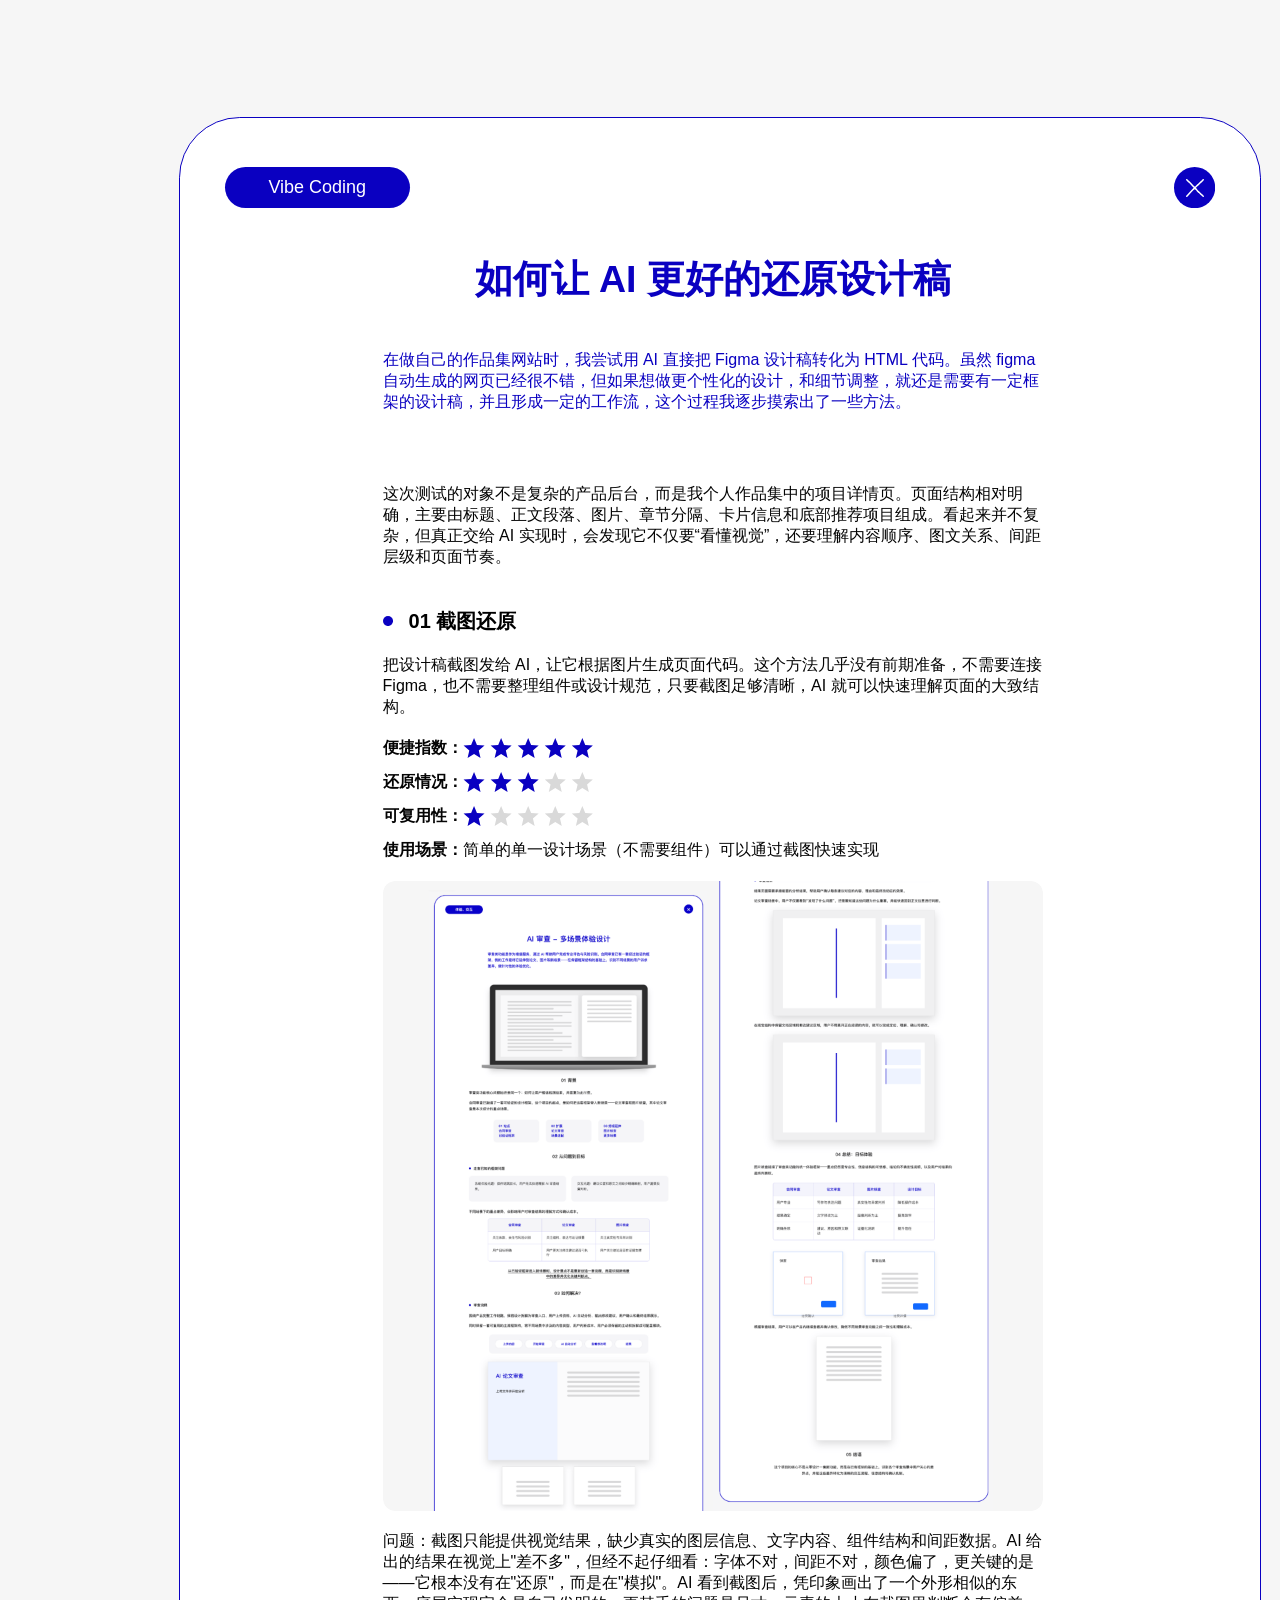
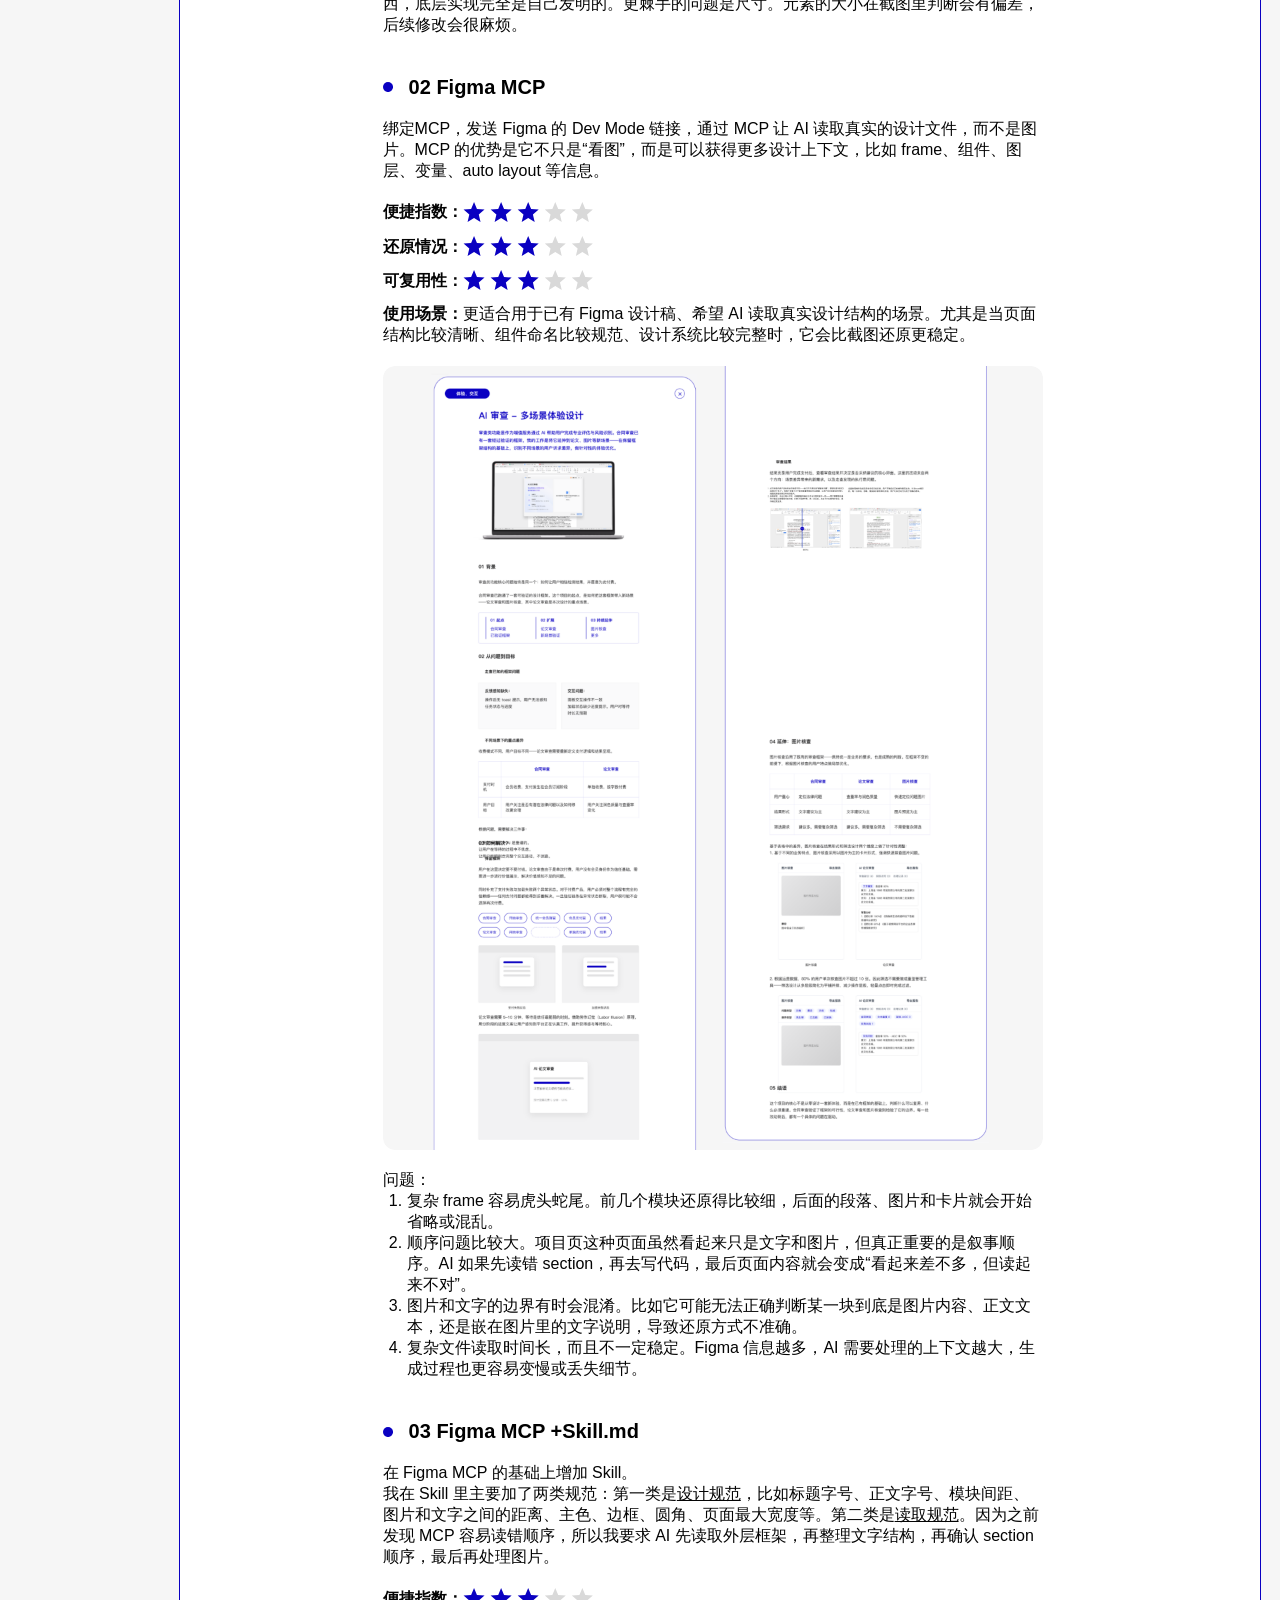
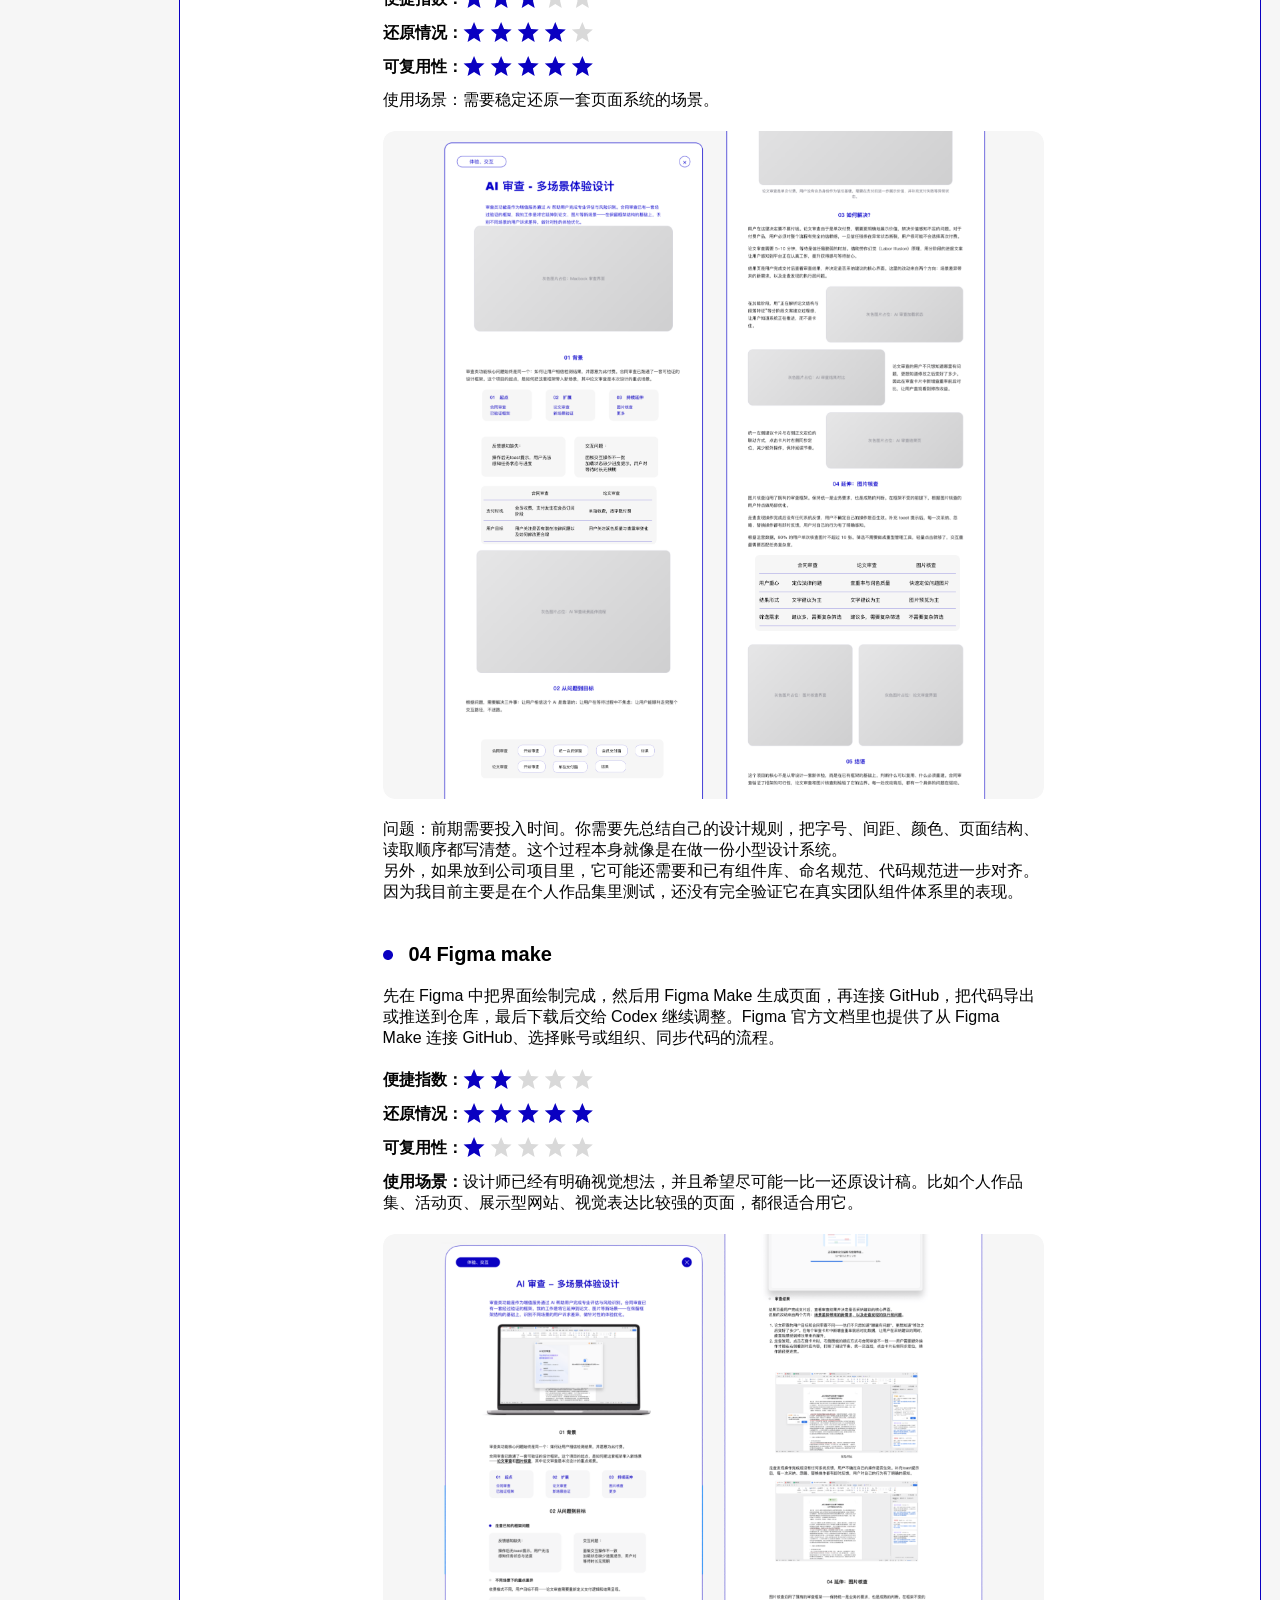
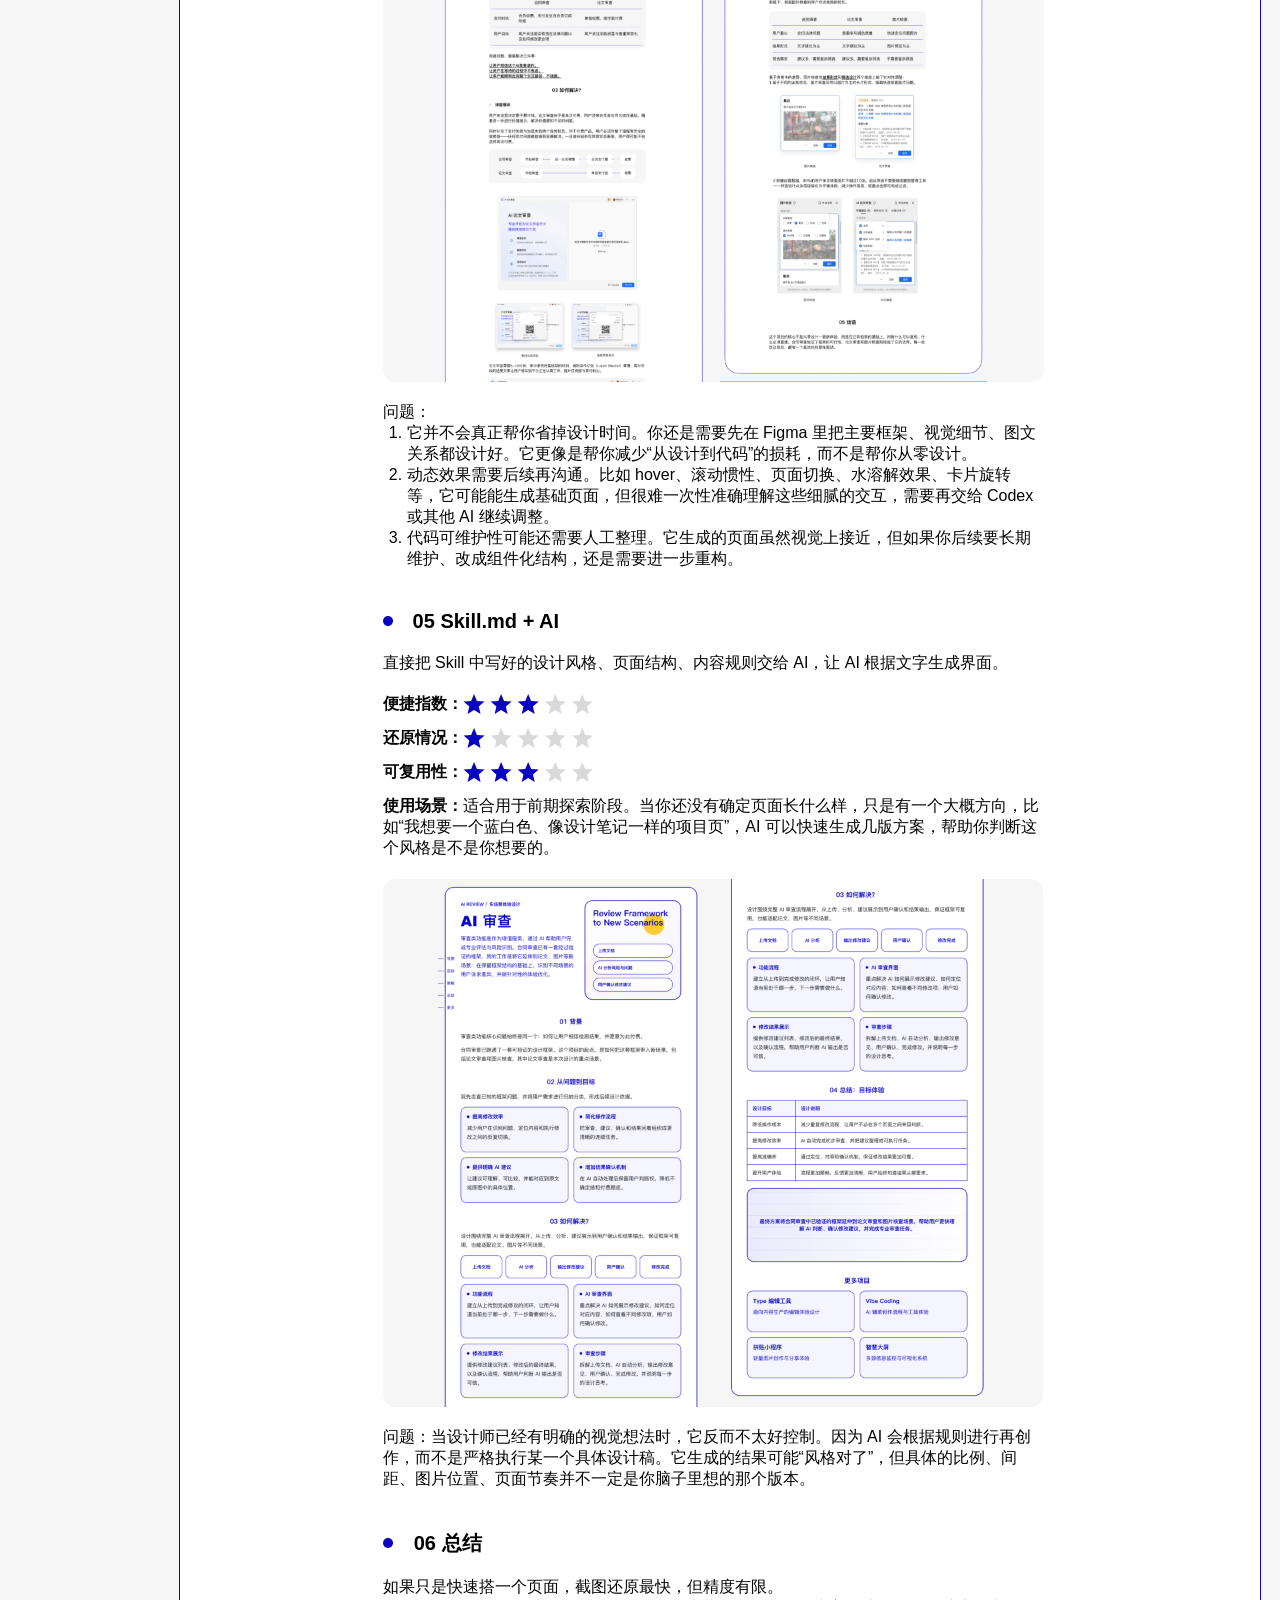
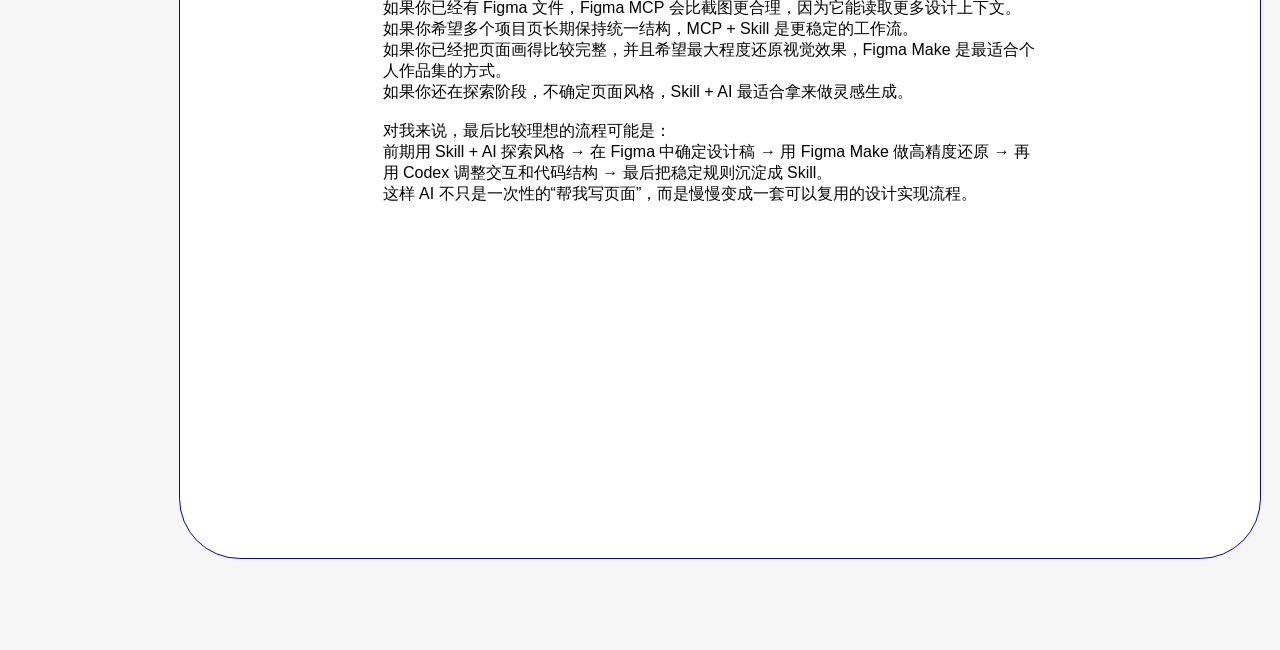
